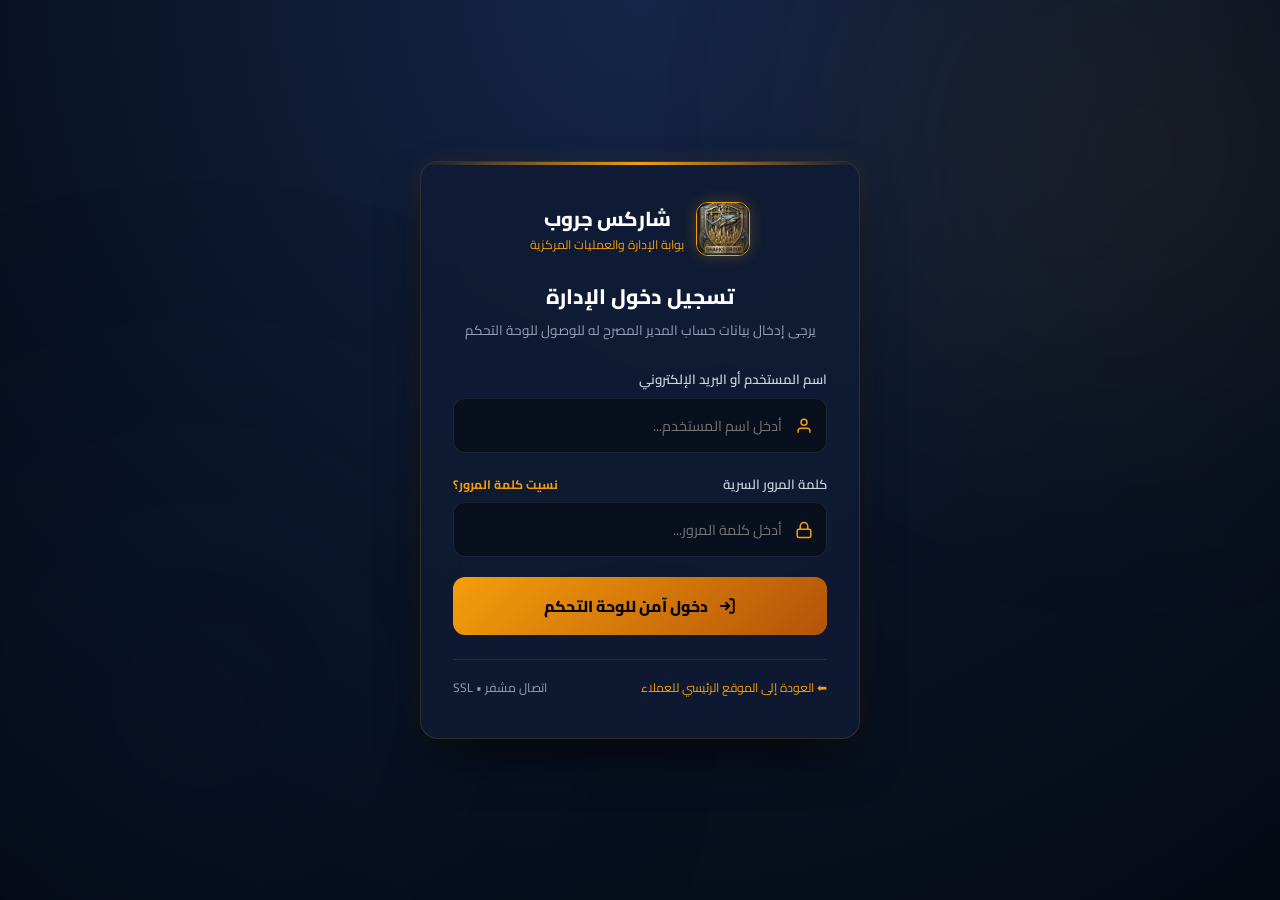
==== admin.html @ cb65ef05 "feat: complete portal & public website updates, careers management, session splash screen, and respo" ====
<!DOCTYPE html>
<html lang="ar" dir="rtl">
<head>
    <meta charset="UTF-8">
    <meta name="viewport" content="width=device-width, initial-scale=1.0">
    <title>بوابة الإدارة المركزية | شركة شاركس جروب</title>
    <link rel="icon" type="image/jpeg" href="assets/logo.jpg">
    <link rel="stylesheet" href="css/style.css?v=20260912_v2">
    <link rel="stylesheet" href="css/admin.css?v=20260912_v2">
</head>
<body>

    <!-- ===================================================================
         CINEMATIC 3-SECOND SPLASH SCREEN WITH 3D SWIMMING SHARK EMBLEM
         (REQUEST 6 - SYNCED WITH 1-HOUR CACHE RULE)
         =================================================================== -->
    <div id="sharksSplashScreen" class="sharks-splash-screen" aria-label="شاشة الترحيب">
        <!-- Ambient Ocean Deep Background Rays & Bubbles -->
        <div class="splash-ocean-ambient">
            <div class="splash-water-caustic"></div>
            <div class="splash-water-ray ray-1"></div>
            <div class="splash-water-ray ray-2"></div>
            <div class="splash-water-ray ray-3"></div>
            <div class="splash-bubbles">
                <span class="bubble b1"></span>
                <span class="bubble b2"></span>
                <span class="bubble b3"></span>
                <span class="bubble b4"></span>
                <span class="bubble b5"></span>
            </div>
        </div>

        <!-- Center Emblem Showcase with Layered Swimming Shark -->
        <div class="splash-center-content">
            <!-- Pulsing Water Ripple Rings Behind Shield -->
            <div class="splash-ripple-ring ring-1"></div>
            <div class="splash-ripple-ring ring-2"></div>

            <!-- The Architectural Shield Stage (Stable 3D Foundation) -->
            <div class="splash-emblem-stage">
                <!-- 1. Majestic Gold Architectural Shield Base Frame -->
                <img src="assets/sharks_shield_frame.jpg" alt="شاركس جروب درع الشعار" class="splash-shield-bg">

                <!-- 2. Ambient Deep Water Portal Core inside the Shield Center -->
                <div class="splash-portal-core">
                    <div class="portal-vortex-glow"></div>
                    <div class="portal-light-swirl"></div>
                </div>

                <!-- 3. The 3D Mechanical Cybernetic Shark Swimming INSIDE the Shield -->
                <div class="splash-shark-cruiser">
                    <div class="shark-body-animator">
                        <img src="assets/sharks_shark_cropped.png" alt="قرش شاركس جروب الميكانيكي" class="splash-shark-img">
                        <div class="shark-specular-sweep"></div>
                        <div class="shark-eye-glow"></div>
                        <div class="shark-core-glow"></div>
                        <div class="shark-trail-bubbles">
                            <span class="st-bubble b1"></span>
                            <span class="st-bubble b2"></span>
                            <span class="st-bubble b3"></span>
                        </div>
                    </div>
                </div>

                <!-- 4. Luxury Shield Glass / Gold Sheen Overlay -->
                <div class="splash-shield-sheen"></div>
            </div>

            <!-- Brand Slogan Typography -->
            <div class="splash-brand-group">
                <div class="splash-brand-subtitle">ريادة المقاولات العامة والتطوير العقاري</div>
                <div class="splash-brand-en">ENGINEERING EXCELLENCE & URBAN DEVELOPMENT • SINCE 2016</div>
            </div>

            <!-- Luxury Progress Loading Indicator -->
            <div class="splash-loader-wrap">
                <div class="splash-loader-bar">
                    <div class="splash-loader-fill" id="splashLoaderFill"></div>
                </div>
                <div class="splash-loader-status" id="splashStatusText">جاري تهيئة منظومة الإدارة المركزية...</div>
            </div>
        </div>

        <!-- Discreet Skip Button -->
        <button type="button" class="splash-skip-btn" onclick="dismissAdminSplashScreen()" title="تخطي شاشة البداية">
            <span>تخطي ⇥</span>
        </button>
    </div>

    <!-- Ambient Background Lighting -->
    <div class="adm-bg-glow adm-bg-glow-1"></div>
    <div class="adm-bg-glow adm-bg-glow-2"></div>

    <!-- ===============================================================
         1. LOGIN VIEW (SHIELD / AUTH GUARD)
         =============================================================== -->
    <div class="adm-login-wrapper" id="adminLoginWrapper">
        <div class="adm-login-card">
            <div class="adm-brand-badge">
                <div class="adm-brand-logo">
                    <img src="assets/logo.jpg" alt="شعار شاركس جروب">
                </div>
                <div class="adm-brand-title">
                    <h2>شاركس جروب</h2>
                    <span>بوابة الإدارة والعمليات المركزية</span>
                </div>
            </div>

            <div class="adm-login-heading">
                <h3>تسجيل دخول الإدارة</h3>
                <p>يرجى إدخال بيانات حساب المدير المصرح له للوصول للوحة التحكم</p>
            </div>

            <div class="adm-alert-error" id="loginErrorAlert"></div>

            <form id="adminLoginForm">
                <div class="adm-form-group">
                    <label for="loginEmail">اسم المستخدم أو البريد الإلكتروني</label>
                    <div class="adm-input-wrap">
                        <svg width="18" height="18" viewBox="0 0 24 24" fill="none" stroke="currentColor" stroke-width="2"><path d="M20 21v-2a4 4 0 0 0-4-4H8a4 4 0 0 0-4 4v2"></path><circle cx="12" cy="7" r="4"></circle></svg>
                        <input type="text" id="loginEmail" class="adm-input" placeholder="أدخل اسم المستخدم..." autocomplete="username" required>
                    </div>
                </div>

                <div class="adm-form-group">
                    <div style="display:flex; justify-content:space-between; align-items:center; margin-bottom:6px;">
                        <label for="loginPassword" style="margin:0;">كلمة المرور السرية</label>
                        <button type="button" class="adm-forgot-pass-btn" onclick="openForgotPasswordModal()">نسيت كلمة المرور؟</button>
                    </div>
                    <div class="adm-input-wrap">
                        <svg width="18" height="18" viewBox="0 0 24 24" fill="none" stroke="currentColor" stroke-width="2"><rect x="3" y="11" width="18" height="11" rx="2" ry="2"></rect><path d="M7 11V7a5 5 0 0 1 10 0v4"></path></svg>
                        <input type="password" id="loginPassword" class="adm-input" placeholder="أدخل كلمة المرور..." autocomplete="new-password" required>
                    </div>
                </div>

                <button type="submit" class="adm-btn-login">
                    <svg width="18" height="18" viewBox="0 0 24 24" fill="none" stroke="currentColor" stroke-width="2.5"><path d="M15 3h4a2 2 0 0 1 2 2v14a2 2 0 0 1-2 2h-4"></path><polyline points="10 17 15 12 10 7"></polyline><line x1="15" y1="12" x2="3" y2="12"></line></svg>
                    <span>دخول آمن للوحة التحكم</span>
                </button>
            </form>

            <div class="adm-login-footer">
                <a href="index.html">⬅ العودة إلى الموقع الرئيسي للعملاء</a>
                <span>اتصال مشفر &bull; SSL</span>
            </div>
        </div>
    </div>

    <!-- ===============================================================
         2. AUTHENTICATED ADMIN DASHBOARD
         =============================================================== -->
    <div class="adm-dashboard-wrapper" id="adminDashboardWrapper">
        <!-- Top Navbar -->
        <header class="adm-navbar">
            <div class="adm-nav-left">
                <a href="admin.html" class="adm-nav-brand">
                    <div class="adm-nav-logo">
                        <img src="assets/logo.jpg" alt="شاركس جروب">
                    </div>
                    <div class="adm-nav-titles">
                        <h1>شاركس جروب</h1>
                        <span>مركز القيادة والإدارة المركزية</span>
                    </div>
                </a>
            </div>

            <div class="adm-nav-right">
                <a href="index.html" target="_blank" style="color:var(--adm-text-muted); text-decoration:none; font-size:0.86rem; display:flex; align-items:center; gap:6px; background:rgba(255,255,255,0.05); padding:7px 14px; border-radius:var(--adm-radius); border:1px solid var(--adm-border-subtle);">
                    <span>عرض الموقع للعملاء</span>
                    <svg width="14" height="14" viewBox="0 0 24 24" fill="none" stroke="currentColor" stroke-width="2"><path d="M18 13v6a2 2 0 0 1-2 2H5a2 2 0 0 1-2-2V8a2 2 0 0 1 2-2h6"></path><polyline points="15 3 21 3 21 9"></polyline><line x1="10" y1="14" x2="21" y2="3"></line></svg>
                </a>

                <!-- Theme Toggle Button (Day / Night Mode - Request 2) -->
                <button type="button" class="adm-theme-toggle" id="adminThemeToggle" onclick="toggleAdminTheme()" title="تبديل الوضع النهاري / الليلي" aria-label="تبديل الوضع">
                    <svg class="adm-sun-icon" width="18" height="18" viewBox="0 0 24 24" fill="none" stroke="currentColor" stroke-width="2"><circle cx="12" cy="12" r="5"></circle><line x1="12" y1="1" x2="12" y2="3"></line><line x1="12" y1="21" x2="12" y2="23"></line><line x1="4.22" y1="4.22" x2="5.64" y2="5.64"></line><line x1="18.36" y1="18.36" x2="19.78" y2="19.78"></line><line x1="1" y1="12" x2="3" y2="12"></line><line x1="21" y1="12" x2="23" y2="12"></line><line x1="4.22" y1="19.78" x2="5.64" y2="18.36"></line><line x1="18.36" y1="5.64" x2="19.78" y2="4.22"></line></svg>
                    <svg class="adm-moon-icon" width="18" height="18" viewBox="0 0 24 24" fill="none" stroke="currentColor" stroke-width="2"><path d="M21 12.79A9 9 0 1 1 11.21 3 7 7 0 0 0 21 12.79z"></path></svg>
                </button>

                <!-- User Profile (Dynamic User & Clickable Avatar - Request 2) -->
                <div class="adm-user-profile">
                    <div class="adm-user-avatar clickable" id="adminUserAvatarBtn" onclick="triggerAvatarUpload()" title="اضغط لرفع أو تغيير صورتك الشخصية">
                        <div id="adminAvatarContainer" style="width:100%; height:100%; display:flex; align-items:center; justify-content:center;">
                            <img src="assets/eng_ahmed_khaled.jpg" alt="User Avatar" class="adm-avatar-img" id="adminAvatarImg">
                        </div>
                        <div class="adm-avatar-overlay" title="رفع صورة جديدة">
                            <svg width="12" height="12" viewBox="0 0 24 24" fill="none" stroke="currentColor" stroke-width="2.5"><path d="M23 19a2 2 0 0 1-2 2H3a2 2 0 0 1-2-2V8a2 2 0 0 1 2-2h4l2-3h6l2 3h4a2 2 0 0 1 2 2z"></path><circle cx="12" cy="13" r="4"></circle></svg>
                        </div>
                    </div>
                    <input type="file" id="adminAvatarFileInput" accept="image/*" style="display:none" onchange="handleAvatarFileSelect(event)">
                    <div class="adm-user-info">
                        <span class="adm-user-name" id="adminUserName">ENG. Ahmed Khaled</span>
                        <span class="adm-user-role" id="adminUserRole">المؤسس والمدير العام</span>
                    </div>
                </div>

                <button class="adm-btn-logout" id="adminLogoutBtn">
                    <svg width="16" height="16" viewBox="0 0 24 24" fill="none" stroke="currentColor" stroke-width="2"><path d="M9 21H5a2 2 0 0 1-2-2V5a2 2 0 0 1 2-2h4"></path><polyline points="16 17 21 12 16 7"></polyline><line x1="21" y1="12" x2="9" y2="12"></line></svg>
                    <span>تسجيل خروج</span>
                </button>
            </div>
        </header>

        <!-- Subnav Tabs (Request 1) -->
        <nav class="adm-subnav">
            <button class="adm-tab-btn active" data-tab="overview">
                <svg width="18" height="18" viewBox="0 0 24 24" fill="none" stroke="currentColor" stroke-width="2"><rect x="3" y="3" width="7" height="7" rx="1.5"></rect><rect x="14" y="3" width="7" height="7" rx="1.5"></rect><rect x="14" y="14" width="7" height="7" rx="1.5"></rect><rect x="3" y="14" width="7" height="7" rx="1.5"></rect></svg>
                <span>نظرة عامة</span>
            </button>

            <button class="adm-tab-btn" data-tab="dashboard">
                <svg width="18" height="18" viewBox="0 0 24 24" fill="none" stroke="currentColor" stroke-width="2"><line x1="18" y1="20" x2="18" y2="10"></line><line x1="12" y1="20" x2="12" y2="4"></line><line x1="6" y1="20" x2="6" y2="14"></line></svg>
                <span>لوحة التحكم</span>
            </button>

            <button class="adm-tab-btn" data-tab="suppliers">
                <svg width="18" height="18" viewBox="0 0 24 24" fill="none" stroke="currentColor" stroke-width="2"><rect x="1" y="3" width="15" height="13"></rect><polygon points="16 8 20 8 23 11 23 16 16 16 16 8"></polygon><circle cx="5.5" cy="18.5" r="2.5"></circle><circle cx="18.5" cy="18.5" r="2.5"></circle></svg>
                <span>إدارة الموردين</span>
                <span class="adm-tab-badge" id="badgeTabSuppliers">0</span>
            </button>

            <button class="adm-tab-btn" data-tab="projects">
                <svg width="18" height="18" viewBox="0 0 24 24" fill="none" stroke="currentColor" stroke-width="2"><rect x="2" y="7" width="20" height="14" rx="2" ry="2"></rect><path d="M16 21V5a2 2 0 0 0-2-2h-4a2 2 0 0 0-2 2v16"></path></svg>
                <span>المشاريع</span>
                <span class="adm-tab-badge" id="badgeTabProjects">0</span>
            </button>

            <button class="adm-tab-btn" data-tab="tasks">
                <svg width="18" height="18" viewBox="0 0 24 24" fill="none" stroke="currentColor" stroke-width="2"><polyline points="9 11 12 14 22 4"></polyline><path d="M21 12v7a2 2 0 0 1-2 2H5a2 2 0 0 1-2-2V5a2 2 0 0 1 2-2h11"></path></svg>
                <span>المهام</span>
                <span class="adm-tab-badge" id="badgeTabTasks">0</span>
            </button>

            <button class="adm-tab-btn" data-tab="employees">
                <svg width="18" height="18" viewBox="0 0 24 24" fill="none" stroke="currentColor" stroke-width="2"><path d="M17 21v-2a4 4 0 0 0-4-4H5a4 4 0 0 0-4 4v2"></path><circle cx="9" cy="7" r="4"></circle><path d="M23 21v-2a4 4 0 0 0-3-3.87"></path><path d="M16 3.13a4 4 0 0 1 0 7.75"></path></svg>
                <span>الموظفين</span>
                <span class="adm-tab-badge" id="badgeTabEmployees">0</span>
            </button>

            <button class="adm-tab-btn" data-tab="careers">
                <svg width="18" height="18" viewBox="0 0 24 24" fill="none" stroke="currentColor" stroke-width="2"><rect x="2" y="7" width="20" height="14" rx="2" ry="2"></rect><path d="M16 21V5a2 2 0 0 0-2-2h-4a2 2 0 0 0-2 2v16"></path></svg>
                <span>فرص العمل</span>
                <span class="adm-tab-badge" id="badgeTabCareers">0</span>
            </button>
        </nav>

        <!-- Main Content Area -->
        <main class="adm-content-container">

            <!-- -----------------------------------------------------------
                 PANEL 1: OVERVIEW (نظرة عامة ومؤشرات الأداء - REQUEST 1)
                 ----------------------------------------------------------- -->
            <div class="adm-view-panel active" id="panel-overview">
                <div class="adm-section-header">
                    <div class="adm-section-title">
                        <h2>نظرة عامة ومؤشرات الأداء</h2>
                        <p>ملخص شامل لعمليات ومشاريع وتوريدات شاركس جروب</p>
                    </div>
                </div>

                <!-- KPI Grid -->
                <div class="adm-kpi-grid">
                    <div class="adm-kpi-card" onclick="switchAdminTab('suppliers')" style="cursor:pointer;">
                        <div class="adm-kpi-icon gold">
                            <svg width="26" height="26" viewBox="0 0 24 24" fill="none" stroke="currentColor" stroke-width="2"><rect x="1" y="3" width="15" height="13"></rect><polygon points="16 8 20 8 23 11 23 16 16 16 16 8"></polygon><circle cx="5.5" cy="18.5" r="2.5"></circle><circle cx="18.5" cy="18.5" r="2.5"></circle></svg>
                        </div>
                        <div class="adm-kpi-info">
                            <h4>إجمالي الموردين المعتمدين</h4>
                            <div class="adm-kpi-value" id="statSuppliersTotal">0</div>
                            <span style="font-size:0.78rem; color:#34d399;">منهم <strong id="statSuppliersPublic">0</strong> ظاهر للعملاء</span>
                        </div>
                    </div>

                    <div class="adm-kpi-card" onclick="switchAdminTab('projects')" style="cursor:pointer;">
                        <div class="adm-kpi-icon blue">
                            <svg width="26" height="26" viewBox="0 0 24 24" fill="none" stroke="currentColor" stroke-width="2"><rect x="2" y="7" width="20" height="14" rx="2" ry="2"></rect><path d="M16 21V5a2 2 0 0 0-2-2h-4a2 2 0 0 0-2 2v16"></path></svg>
                        </div>
                        <div class="adm-kpi-info">
                            <h4>المشاريع الإنشائية</h4>
                            <div class="adm-kpi-value" id="statProjectsCount">0</div>
                            <span style="font-size:0.78rem; color:var(--adm-text-dim);">جاري التنفيذ والتطوير</span>
                        </div>
                    </div>

                    <div class="adm-kpi-card" onclick="switchAdminTab('tasks')" style="cursor:pointer;">
                        <div class="adm-kpi-icon purple">
                            <svg width="26" height="26" viewBox="0 0 24 24" fill="none" stroke="currentColor" stroke-width="2"><polyline points="9 11 12 14 22 4"></polyline><path d="M21 12v7a2 2 0 0 1-2 2H5a2 2 0 0 1-2-2V5a2 2 0 0 1 2-2h11"></path></svg>
                        </div>
                        <div class="adm-kpi-info">
                            <h4>المهام التنفيذية</h4>
                            <div class="adm-kpi-value" id="statTasksCount">0</div>
                            <span style="font-size:0.78rem; color:var(--adm-text-dim);">متابعة دقيقة لكل مرحلة</span>
                        </div>
                    </div>

                    <div class="adm-kpi-card" onclick="switchAdminTab('employees')" style="cursor:pointer;">
                        <div class="adm-kpi-icon green">
                            <svg width="26" height="26" viewBox="0 0 24 24" fill="none" stroke="currentColor" stroke-width="2"><path d="M17 21v-2a4 4 0 0 0-4-4H5a4 4 0 0 0-4 4v2"></path><circle cx="9" cy="7" r="4"></circle></svg>
                        </div>
                        <div class="adm-kpi-info">
                            <h4>فريق العمل والمهندسين</h4>
                            <div class="adm-kpi-value" id="statEmployeesCount">0</div>
                            <span style="font-size:0.78rem; color:var(--adm-text-dim);">كوادر هندسية وإدارية</span>
                        </div>
                    </div>
                </div>

                <!-- Recent Activities Box (Request 5) -->
                <div class="adm-table-card">
                    <div style="padding:16px 20px; border-bottom:1px solid var(--adm-border-subtle); display:flex; align-items:center; justify-content:space-between;">
                        <h3 style="font-size:1.1rem; font-weight:800; color:var(--adm-gold);">سجل أحدث العمليات والأنشطة الإدارية</h3>
                    </div>
                    <div id="adminRecentActivities"></div>
                </div>
            </div>

            <!-- -----------------------------------------------------------
                 PANEL 2: CLASSIC DASHBOARD (لوحة تحكم شاركس جروب - REQUEST 1)
                 ----------------------------------------------------------- -->
            <div class="adm-view-panel" id="panel-dashboard">
                <div class="dash-modern-banner" style="margin-bottom: 24px;">
                    <div class="dash-banner-info">
                        <span class="dash-banner-badge">بوابة العمليات الذكية</span>
                        <h1 class="dash-banner-title">لوحة تحكم شاركس جروب</h1>
                        <p class="dash-banner-subtitle">المتابعة اللحظية للمشروعات الهندسية، المهام، ومعدلات الأداء</p>
                    </div>
                    <div class="dash-banner-actions">
                        <button class="btn-dash-quick" onclick="switchAdminTab('suppliers')">
                            <svg width="15" height="15" viewBox="0 0 24 24" fill="none" stroke="currentColor" stroke-width="2"><rect x="1" y="3" width="15" height="13"></rect><polygon points="16 8 20 8 23 11 23 16 16 16 8"></polygon><circle cx="5.5" cy="18.5" r="2.5"></circle><circle cx="18.5" cy="18.5" r="2.5"></circle></svg>
                            <span>الموردين</span>
                        </button>
                        <button class="btn-dash-quick" onclick="switchAdminTab('projects')">
                            <svg width="15" height="15" viewBox="0 0 24 24" fill="none" stroke="currentColor" stroke-width="2"><rect x="2" y="7" width="20" height="14" rx="2" ry="2"></rect><path d="M16 21V5a2 2 0 0 0-2-2h-4a2 2 0 0 0-2 2v16"></path></svg>
                            <span>المشاريع</span>
                        </button>
                        <button class="btn-dash-quick" onclick="switchAdminTab('tasks')">
                            <svg width="15" height="15" viewBox="0 0 24 24" fill="none" stroke="currentColor" stroke-width="2"><polyline points="9 11 12 14 22 4"></polyline><path d="M21 12v7a2 2 0 0 1-2 2H5a2 2 0 0 1-2-2V5a2 2 0 0 1 2-2h11"></path></svg>
                            <span>المهام</span>
                        </button>
                        <button class="btn-dash-quick" onclick="switchAdminTab('employees')">
                            <svg width="15" height="15" viewBox="0 0 24 24" fill="none" stroke="currentColor" stroke-width="2"><path d="M17 21v-2a4 4 0 0 0-4-4H5a4 4 0 0 0-4 4v2"></path><circle cx="9" cy="7" r="4"></circle></svg>
                            <span>الموظفين</span>
                        </button>
                    </div>
                </div>

                <!-- Master Grid: Tall 3D Showcase Card + Metrics & Charts Grid -->
                <div class="dash-main-grid">
                    <!-- Column 1: Tall 3D Architectural Showcase Card -->
                    <div class="dash-feature-card">
                        <div class="feature-card-header">
                            <span class="feature-tag">التطوير الإنشائي الذكي</span>
                            <h2 class="feature-title">Smart Construction</h2>
                        </div>

                        <div class="feature-card-visual" id="adminSmartSliderVisual">
                            <div class="smart-slides-track" id="adminSmartSliderTrack">
                                <div class="smart-slide active" data-index="0">
                                    <img src="assets/project_nile_foundation.jpg" alt="صب الأساسات الخرسانية الكبرى" class="feature-building-img">
                                </div>
                                <div class="smart-slide" data-index="1">
                                    <img src="assets/project_infrastructure_pipes.jpg" alt="شبكات ومحطات البنية التحتية والمياه" class="feature-building-img">
                                </div>
                                <div class="smart-slide" data-index="2">
                                    <img src="assets/project_engineers_site.jpg" alt="الإشراف الهندسي وإدارة المشروعات" class="feature-building-img">
                                </div>
                                <div class="smart-slide" data-index="3">
                                    <img src="assets/project_road_earthwork.jpg" alt="أعمال تمهيد ورصف شبكات الطرق" class="feature-building-img">
                                </div>
                                <div class="smart-slide" data-index="4">
                                    <img src="assets/project_excavator_breaker.jpg" alt="أعمال الحفر والردم والتجهيزات الإنشائية" class="feature-building-img">
                                </div>
                            </div>
                            <div class="feature-live-pill">
                                <span class="pulse-dot"></span>
                                <span>المشاريع الميدانية</span>
                            </div>
                            <div class="smart-slider-dots" id="adminSmartSliderDots">
                                <span class="smart-slider-dot active" onclick="switchAdminSmartSlide(0)"></span>
                                <span class="smart-slider-dot" onclick="switchAdminSmartSlide(1)"></span>
                                <span class="smart-slider-dot" onclick="switchAdminSmartSlide(2)"></span>
                                <span class="smart-slider-dot" onclick="switchAdminSmartSlide(3)"></span>
                                <span class="smart-slider-dot" onclick="switchAdminSmartSlide(4)"></span>
                            </div>
                        </div>

                        <!-- Frosted Bottom Bar -->
                        <div class="feature-frosted-bar">
                            <div class="frosted-bar-top">
                                <span class="frosted-label">حالة الإنجاز الإنشائي</span>
                                <span class="frosted-val" id="adminDashConstructionStatus">92% مكتمل</span>
                            </div>
                            <div class="frosted-progress-line">
                                <div class="frosted-progress-fill" id="adminDashConstructionFill" style="width: 92%;"></div>
                            </div>
                            <div class="frosted-meta-row">
                                <span id="adminDashActiveSiteProject">صب الأساسات الخرسانية الكبرى</span>
                                <button class="btn-feature-link" onclick="switchAdminTab('projects')">استعراض المشاريع ⬅</button>
                            </div>
                        </div>
                    </div>

                    <!-- Column 2: Dashboard Metrics & Charts Grid -->
                    <div class="dash-content-grid">
                        <!-- Top Row: 2 Arc Metric Cards -->
                        <div class="dash-metrics-duo">
                            <!-- Metric 1: إنجاز المهام -->
                            <div class="arc-metric-card" onclick="switchAdminTab('tasks')">
                                <div class="arc-card-top">
                                    <div class="arc-card-title-wrap">
                                        <span class="arc-card-title">إنجاز المهام</span>
                                        <div class="arc-trend-badge green">
                                            <span>+5.1%</span>
                                            <svg width="12" height="12" viewBox="0 0 24 24" fill="none" stroke="currentColor" stroke-width="2.5"><polyline points="18 15 12 9 6 15"></polyline></svg>
                                        </div>
                                    </div>
                                    <button class="arc-link-icon" title="عرض المهام">
                                        <svg width="16" height="16" viewBox="0 0 24 24" fill="none" stroke="currentColor" stroke-width="2.5"><line x1="7" y1="17" x2="17" y2="7"></line><polyline points="7 7 17 7 17 17"></polyline></svg>
                                    </button>
                                </div>
                                <div class="arc-card-body">
                                    <div class="arc-number-wrap">
                                        <div class="arc-big-number" id="adminDashTaskExecPercent">82%</div>
                                        <div class="arc-sub-label"><span id="adminDashCompletedTasksCount">0</span> من <span id="adminDashTasksCount">0</span> مهام مكتملة</div>
                                    </div>
                                    <div class="arc-gauge-wrap">
                                        <svg class="arc-gauge-svg" viewBox="0 0 100 100">
                                            <circle class="gauge-bg" cx="50" cy="50" r="40"></circle>
                                            <circle class="gauge-fill-cyan" id="adminDashGaugeTasks" cx="50" cy="50" r="40" stroke-dasharray="251.2" stroke-dashoffset="50"></circle>
                                        </svg>
                                    </div>
                                </div>
                            </div>

                            <!-- Metric 2: كفاءة المشروعات -->
                            <div class="arc-metric-card" onclick="switchAdminTab('projects')">
                                <div class="arc-card-top">
                                    <div class="arc-card-title-wrap">
                                        <span class="arc-card-title">المشاريع النشطة</span>
                                        <div class="arc-trend-badge gold">
                                            <span>94% ممتازة</span>
                                            <svg width="12" height="12" viewBox="0 0 24 24" fill="none" stroke="currentColor" stroke-width="2.5"><polyline points="18 15 12 9 6 15"></polyline></svg>
                                        </div>
                                    </div>
                                    <button class="arc-link-icon" title="عرض المشاريع">
                                        <svg width="16" height="16" viewBox="0 0 24 24" fill="none" stroke="currentColor" stroke-width="2.5"><line x1="7" y1="17" x2="17" y2="7"></line><polyline points="7 7 17 7 17 17"></polyline></svg>
                                    </button>
                                </div>
                                <div class="arc-card-body">
                                    <div class="arc-number-wrap">
                                        <div class="arc-big-number"><span id="adminDashProjectsCount">0</span> مشاريع</div>
                                        <div class="arc-sub-label">جاهزية هندسية عالية</div>
                                    </div>
                                    <div class="arc-gauge-wrap">
                                        <svg class="arc-gauge-svg" viewBox="0 0 100 100">
                                            <circle class="gauge-bg" cx="50" cy="50" r="40"></circle>
                                            <circle class="gauge-fill-gold" id="adminDashGaugeProjects" cx="50" cy="50" r="40" stroke-dasharray="251.2" stroke-dashoffset="65"></circle>
                                        </svg>
                                    </div>
                                </div>
                            </div>
                        </div>

                        <!-- Middle Card: توزيع الأعمال والمشاريع -->
                        <div class="dash-spaces-card">
                            <div class="spaces-card-header">
                                <div class="spaces-title-wrap">
                                    <span class="spaces-title">توزيع الأعمال والمشاريع</span>
                                    <div class="spaces-legend">
                                        <span class="legend-item"><span class="legend-dot blue"></span>المشاريع قيد التنفيذ</span>
                                        <span class="legend-item"><span class="legend-dot purple"></span>قيد المراجعة</span>
                                        <span class="legend-item"><span class="legend-dot gold"></span>المشاريع المكتملة</span>
                                    </div>
                                </div>
                                <button class="arc-link-icon" onclick="switchAdminTab('projects')" title="عرض المشاريع">
                                    <svg width="16" height="16" viewBox="0 0 24 24" fill="none" stroke="currentColor" stroke-width="2.5"><line x1="7" y1="17" x2="17" y2="7"></line><polyline points="7 7 17 7 17 17"></polyline></svg>
                                </button>
                            </div>

                            <div class="spaces-bars-wrap">
                                <div class="spaces-ruler">
                                    <span></span><span></span><span></span><span></span><span></span><span></span>
                                </div>

                                <div class="spaces-bars-container">
                                    <!-- Bar 1 (Active Projects) -->
                                    <div class="spaces-bar-col">
                                        <div class="spaces-bar-val" id="adminDashInProgressVal">63%</div>
                                        <div class="spaces-bar-pillar blue" id="adminDashInProgressPillar" style="height: 120px;">
                                            <span class="pillar-tag" id="adminDashInProgressTag">+5.1%</span>
                                        </div>
                                        <div class="spaces-bar-label">قيد التنفيذ</div>
                                    </div>

                                    <!-- Bar 2 (Under Review Projects - Request 4) -->
                                    <div class="spaces-bar-col">
                                        <div class="spaces-bar-val" id="adminDashReviewVal">0%</div>
                                        <div class="spaces-bar-pillar purple" id="adminDashReviewPillar" style="height: 60px;">
                                            <span class="pillar-tag" id="adminDashReviewTag">0%</span>
                                        </div>
                                        <div class="spaces-bar-label">قيد المراجعة</div>
                                    </div>

                                    <!-- Bar 3 (Completed Projects) -->
                                    <div class="spaces-bar-col">
                                        <div class="spaces-bar-val" id="adminDashCompletedVal">37%</div>
                                        <div class="spaces-bar-pillar gold" id="adminDashCompletedPillar" style="height: 80px;">
                                            <span class="pillar-tag" id="adminDashCompletedTag">+5.1%</span>
                                        </div>
                                        <div class="spaces-bar-label">مكتملة ومستلمة</div>
                                    </div>
                                </div>

                                <div class="spaces-side-stats">
                                    <div class="side-stat-item">
                                        <svg width="18" height="18" viewBox="0 0 24 24" fill="none" stroke="currentColor" stroke-width="2"><path d="M3 9l9-7 9 7v11a2 2 0 0 1-2 2H5a2 2 0 0 1-2-2z"></path></svg>
                                        <div>
                                            <span class="side-stat-title">إجمالي المواقع:</span>
                                            <strong id="adminDashTotalSites">111 فدان</strong>
                                        </div>
                                    </div>
                                    <div class="side-stat-item">
                                        <svg width="18" height="18" viewBox="0 0 24 24" fill="none" stroke="currentColor" stroke-width="2"><path d="M17 21v-2a4 4 0 0 0-4-4H5a4 4 0 0 0-4 4v2"></path><circle cx="9" cy="7" r="4"></circle></svg>
                                        <div>
                                            <span class="side-stat-title">إجمالي الكوادر:</span>
                                            <strong id="adminDashEmployeesCount">3 موظفين</strong>
                                        </div>
                                    </div>
                                </div>
                            </div>
                        </div>

                        <!-- Bottom Split: Daily Workforce Output & Weekly Progress Tasks -->
                        <div class="dash-bottom-duo">
                            <!-- Workforce Activity -->
                            <div class="workforce-panel">
                                <div class="panel-inner-header">
                                    <div>
                                        <span class="panel-inner-title">نشاط فريق العمل والعمليات</span>
                                        <div class="panel-inner-sub">معدل الإنتاجية اليومية (CPI) <strong style="color:var(--gold-primary);">1.08</strong></div>
                                    </div>
                                </div>

                                <div class="equalizer-strip" id="adminDashEqualizerStrip">
                                    <!-- Dynamically rendered per project count & pillar color (Request 1) -->
                                </div>

                                <ul class="activity-list" id="adminDashActivityList"></ul>
                            </div>

                            <!-- Tasks Velocity & Recent Tasks List (Request 5: Button Removed) -->
                            <div class="velocity-panel">
                                <div class="panel-inner-header">
                                    <div>
                                        <span class="panel-inner-title">آخر المهام التشغيلية</span>
                                        <div class="panel-inner-sub">المتابعة الميدانية المباشرة لفريق العمل</div>
                                    </div>
                                    <button class="btn-dash-quick" onclick="switchAdminTab('tasks')" style="padding:5px 12px; font-size:0.8rem;">
                                        <span>عرض كافة المهام ⬅</span>
                                    </button>
                                </div>

                                <div id="adminDashLatestTasksContainer"></div>

                                <div class="dash-latest-proj-box" style="margin-top: 14px;">
                                    <div style="font-size: 0.8rem; color: var(--text-muted); margin-bottom: 6px;">أحدث مشروع تم إطلاقه:</div>
                                    <div id="adminDashLatestProjectContainer"></div>
                                </div>
                            </div>
                        </div>
                    </div>
                </div>
            </div>

            <!-- -----------------------------------------------------------
                 PANEL 3: SUPPLIERS MANAGEMENT (الموردين)
                 ----------------------------------------------------------- -->
            <div class="adm-view-panel" id="panel-suppliers">
                <div class="adm-section-header">
                    <div class="adm-section-title">
                        <h2>
                            <svg width="24" height="24" viewBox="0 0 24 24" fill="none" stroke="var(--adm-gold)" stroke-width="2"><rect x="1" y="3" width="15" height="13"></rect><polygon points="16 8 20 8 23 11 23 16 16 16 16 8"></polygon><circle cx="5.5" cy="18.5" r="2.5"></circle><circle cx="18.5" cy="18.5" r="2.5"></circle></svg>
                            <span>إدارة الموردين وشركاء التوريد</span>
                        </h2>
                        <p>تحكم كامل في الموردين المعتمدين، وبيانات الاتصال، وتحديد ما يظهر للعملاء في الموقع العام</p>
                    </div>

                    <button class="adm-btn-add" onclick="openAddSupplierModal()">
                        <svg width="18" height="18" viewBox="0 0 24 24" fill="none" stroke="currentColor" stroke-width="2.5"><line x1="12" y1="5" x2="12" y2="19"></line><line x1="5" y1="12" x2="19" y2="12"></line></svg>
                        <span>إضافة مورد جديد</span>
                    </button>
                </div>

                <div class="adm-table-card">
                    <div class="adm-table-toolbar">
                        <div class="adm-search-box">
                            <svg width="16" height="16" viewBox="0 0 24 24" fill="none" stroke="currentColor" stroke-width="2"><circle cx="11" cy="11" r="8"></circle><line x1="21" y1="21" x2="16.65" y2="16.65"></line></svg>
                            <input type="text" id="searchSuppliersInput" class="adm-search-input" placeholder="بحث بالاسم أو التخصص...">
                        </div>
                        <div style="font-size:0.86rem; color:var(--adm-text-dim);">
                            💡 نصيحة: يمكنك إخفاء أي مورد من الموقع العام بضغطة زر دون حذفه.
                        </div>
                    </div>

                    <div class="adm-table-responsive">
                        <table class="adm-table">
                            <thead>
                                <tr>
                                    <th>المورد والشركة</th>
                                    <th>مجال التوريد</th>
                                    <th>مسؤول التواصل والهاتف</th>
                                    <th>تاريخ الاعتماد</th>
                                    <th>حالة الظهور للجمهور</th>
                                    <th>الإجراءات</th>
                                </tr>
                            </thead>
                            <tbody id="suppliersTableBody"></tbody>
                        </table>
                    </div>
                </div>
            </div>

            <!-- -----------------------------------------------------------
                 PANEL 3: PROJECTS MANAGEMENT (المشاريع)
                 ----------------------------------------------------------- -->
            <div class="adm-view-panel" id="panel-projects">
                <div class="adm-section-header">
                    <div class="adm-section-title">
                        <h2>
                            <svg width="24" height="24" viewBox="0 0 24 24" fill="none" stroke="var(--adm-gold)" stroke-width="2"><rect x="2" y="7" width="20" height="14" rx="2" ry="2"></rect><path d="M16 21V5a2 2 0 0 0-2-2h-4a2 2 0 0 0-2 2v16"></path></svg>
                            <span>إدارة المشاريع الإنشائية</span>
                        </h2>
                        <p>تحديث نسب الإنجاز، إضافة مشاريع جديدة، والتحكم في المشاريع المعروضة للعملاء</p>
                    </div>

                    <button class="adm-btn-add" onclick="openAddProjectModal()">
                        <svg width="18" height="18" viewBox="0 0 24 24" fill="none" stroke="currentColor" stroke-width="2.5"><line x1="12" y1="5" x2="12" y2="19"></line><line x1="5" y1="12" x2="19" y2="12"></line></svg>
                        <span>إضافة مشروع</span>
                    </button>
                </div>

                <div class="adm-table-card">
                    <div class="adm-table-toolbar">
                        <div class="adm-search-box">
                            <svg width="16" height="16" viewBox="0 0 24 24" fill="none" stroke="currentColor" stroke-width="2"><circle cx="11" cy="11" r="8"></circle><line x1="21" y1="21" x2="16.65" y2="16.65"></line></svg>
                            <input type="text" id="searchProjectsInput" class="adm-search-input" placeholder="بحث في المشاريع...">
                        </div>
                    </div>

                    <div class="adm-table-responsive">
                        <table class="adm-table">
                            <thead>
                                <tr>
                                    <th>اسم المشروع والموقع</th>
                                    <th>الحالة</th>
                                    <th>نسبة الإنجاز</th>
                                    <th>المساحة</th>
                                    <th>العرض للعملاء</th>
                                    <th>الإجراءات</th>
                                </tr>
                            </thead>
                            <tbody id="projectsTableBody"></tbody>
                        </table>
                    </div>
                </div>
            </div>

            <!-- -----------------------------------------------------------
                 PANEL 4: TASKS MANAGEMENT (المهام)
                 ----------------------------------------------------------- -->
            <div class="adm-view-panel" id="panel-tasks">
                <div class="adm-section-header">
                    <div class="adm-section-title">
                        <h2>
                            <svg width="24" height="24" viewBox="0 0 24 24" fill="none" stroke="var(--adm-gold)" stroke-width="2"><polyline points="9 11 12 14 22 4"></polyline><path d="M21 12v7a2 2 0 0 1-2 2H5a2 2 0 0 1-2-2V5a2 2 0 0 1 2-2h11"></path></svg>
                            <span>متابعة المهام التنفيذية</span>
                        </h2>
                        <p>جدولة ومتابعة مهام المهندسين وفرق العمل في المواقع الإنشائية</p>
                    </div>

                    <button class="adm-btn-add" onclick="openAddTaskModal()">
                        <svg width="18" height="18" viewBox="0 0 24 24" fill="none" stroke="currentColor" stroke-width="2.5"><line x1="12" y1="5" x2="12" y2="19"></line><line x1="5" y1="12" x2="19" y2="12"></line></svg>
                        <span>مهمة جديدة</span>
                    </button>
                </div>

                <div class="adm-table-card">
                    <div class="adm-table-toolbar">
                        <div class="adm-search-box">
                            <svg width="16" height="16" viewBox="0 0 24 24" fill="none" stroke="currentColor" stroke-width="2"><circle cx="11" cy="11" r="8"></circle><line x1="21" y1="21" x2="16.65" y2="16.65"></line></svg>
                            <input type="text" id="searchTasksInput" class="adm-search-input" placeholder="بحث في المهام...">
                        </div>
                    </div>

                    <div class="adm-table-responsive">
                        <table class="adm-table">
                            <thead>
                                <tr>
                                    <th>عنوان المهمة</th>
                                    <th>المشروع المرتبط</th>
                                    <th>المسؤول</th>
                                    <th>الأولوية</th>
                                    <th>الحالة</th>
                                    <th>الإجراءات</th>
                                </tr>
                            </thead>
                            <tbody id="tasksTableBody"></tbody>
                        </table>
                    </div>
                </div>
            </div>

            <!-- -----------------------------------------------------------
                 PANEL 5: EMPLOYEES MANAGEMENT (الموظفين)
                 ----------------------------------------------------------- -->
            <div class="adm-view-panel" id="panel-employees">
                <div class="adm-section-header">
                    <div class="adm-section-title">
                        <h2>
                            <svg width="24" height="24" viewBox="0 0 24 24" fill="none" stroke="var(--adm-gold)" stroke-width="2"><path d="M17 21v-2a4 4 0 0 0-4-4H5a4 4 0 0 0-4 4v2"></path><circle cx="9" cy="7" r="4"></circle></svg>
                            <span>سجل الموظفين وفريق العمل</span>
                        </h2>
                        <p>إدارة بيانات المهندسين، الكوادر الإدارية، وأقسام الشركة</p>
                    </div>

                    <button class="adm-btn-add" onclick="openAddEmployeeModal()">
                        <svg width="18" height="18" viewBox="0 0 24 24" fill="none" stroke="currentColor" stroke-width="2.5"><line x1="12" y1="5" x2="12" y2="19"></line><line x1="5" y1="12" x2="19" y2="12"></line></svg>
                        <span>إضافة موظف</span>
                    </button>
                </div>

                <div class="adm-table-card">
                    <div class="adm-table-toolbar">
                        <div class="adm-search-box">
                            <svg width="16" height="16" viewBox="0 0 24 24" fill="none" stroke="currentColor" stroke-width="2"><circle cx="11" cy="11" r="8"></circle><line x1="21" y1="21" x2="16.65" y2="16.65"></line></svg>
                            <input type="text" id="searchEmployeesInput" class="adm-search-input" placeholder="بحث في الموظفين...">
                        </div>
                    </div>

                    <div class="adm-table-responsive">
                        <table class="adm-table">
                            <thead>
                                <tr>
                                    <th>الاسم والبريد</th>
                                    <th>المسمى الوظيفي</th>
                                    <th>القسم</th>
                                    <th>رقم الهاتف</th>
                                    <th>تاريخ الانضمام</th>
                                    <th>الإجراءات</th>
                                </tr>
                            </thead>
                            <tbody id="employeesTableBody"></tbody>
                        </table>
                    </div>
                </div>
            </div>

            <!-- -----------------------------------------------------------
                 PANEL 7: CAREERS MANAGEMENT (فرص العمل والأقسام الوظيفية - REQUEST 7)
                 ----------------------------------------------------------- -->
            <div class="adm-view-panel" id="panel-careers">
                <div class="adm-section-header">
                    <div class="adm-section-title">
                        <h2>إدارة فرص العمل والأقسام الوظيفية</h2>
                        <p>التحكم في التخصصات والأقسام المعروضة في موقع الزوار وتحديث الشواغر وحالة الظهور</p>
                    </div>
                    <button class="adm-btn-primary" onclick="openAddCareerModal()">
                        <svg width="18" height="18" viewBox="0 0 24 24" fill="none" stroke="currentColor" stroke-width="2.5"><line x1="12" y1="5" x2="12" y2="19"></line><line x1="5" y1="12" x2="19" y2="12"></line></svg>
                        <span>إضافة قسم وظيفي جديد</span>
                    </button>
                </div>

                <div class="adm-table-card" id="careersTableCard">
                    <div class="adm-table-filters" style="display:flex; justify-content:space-between; align-items:center; flex-wrap:wrap; gap:12px;">
                        <div class="adm-search-input-wrap compact-search">
                            <svg width="15" height="15" viewBox="0 0 24 24" fill="none" stroke="currentColor" stroke-width="2"><circle cx="11" cy="11" r="8"></circle><line x1="21" y1="21" x2="16.65" y2="16.65"></line></svg>
                            <input type="text" id="careersSearchFilter" class="adm-search-input compact" placeholder="بحث سريع في الأقسام والوظائف..." oninput="renderCareersTable(this.value)">
                        </div>
                        <button type="button" class="adm-btn-secondary" onclick="openManageCareerCategoriesModal()" style="padding:6px 14px; font-size:0.82rem;">
                            <svg width="14" height="14" viewBox="0 0 24 24" fill="none" stroke="currentColor" stroke-width="2"><path d="M12 20h9"></path><path d="M16.5 3.5a2.121 2.121 0 0 1 3 3L7 19l-4 1 1-4L16.5 3.5z"></path></svg>
                            <span>إدارة وحذف القطاعات المؤسسية</span>
                        </button>
                    </div>

                    <div class="adm-table-responsive careers-table-scroll" id="careersTableResponsive">
                        <table class="adm-table">
                            <thead>
                                <tr>
                                    <th>اسم القسم والتخصص</th>
                                    <th>القطاع المؤسسي</th>
                                    <th>الشواغر</th>
                                    <th>الكلمات الدلالية</th>
                                    <th>حالة العرض بالموقع</th>
                                    <th>الإجراءات</th>
                                </tr>
                            </thead>
                            <tbody id="careersTableBody"></tbody>
                        </table>
                    </div>
                </div>
            </div>

        </main>
    </div>

    <!-- ===============================================================
         MODALS (SUPPLIER / PROJECT / TASK / EMPLOYEE)
         =============================================================== -->

    <!-- Modal 1: Supplier -->
    <div class="adm-modal-overlay" id="modalSupplier">
        <div class="adm-modal">
            <div class="adm-modal-header">
                <h3 id="modalSupplierTitle">إضافة مورد جديد</h3>
                <button class="adm-modal-close" onclick="closeModal('modalSupplier')">&times;</button>
            </div>
            <form id="formSupplier">
                <div class="adm-modal-body">
                    <div class="adm-form-field">
                        <label for="supplierName">اسم المورد / الشركة *</label>
                        <input type="text" id="supplierName" placeholder="مثال: حديد عز أو أسمنت السويس" required>
                    </div>

                    <div class="adm-form-row">
                        <div class="adm-form-field">
                            <label for="supplierCategory">مجال التوريد والتخصص *</label>
                            <select id="supplierCategory" required>
                                <option value="حديد وتسليح">حديد وتسليح</option>
                                <option value="أسمنت وخرسانة">أسمنت وخرسانة</option>
                                <option value="عوازل ومواد كيميائية">عوازل ومواد كيميائية</option>
                                <option value="دهانات وتشطيبات">دهانات وتشطيبات</option>
                                <option value="كابلات وكهروميكانيك">كابلات وكهروميكانيك</option>
                                <option value="معدات ثقيلة وحفر">معدات ثقيلة وحفر</option>
                                <option value="توريدات معمارية عامة">توريدات معمارية عامة</option>
                            </select>
                        </div>

                        <div class="adm-form-field">
                            <label for="supplierLogo">رابط صورة الشعار (أو مسار الصورة)</label>
                            <input type="text" id="supplierLogo" placeholder="assets/logo.jpg">
                        </div>
                    </div>

                    <div class="adm-form-row">
                        <div class="adm-form-field">
                            <label for="supplierContact">مسؤول المبيعات / التوريد</label>
                            <input type="text" id="supplierContact" placeholder="مثال: م. أحمد عبد العزيز">
                        </div>

                        <div class="adm-form-field">
                            <label for="supplierPhone">رقم هاتف التواصل</label>
                            <input type="text" id="supplierPhone" placeholder="01000000000">
                        </div>
                    </div>

                    <div class="adm-form-row">
                        <div class="adm-form-field">
                            <label for="supplierEmail">البريد الإلكتروني للطلبات</label>
                            <input type="email" id="supplierEmail" placeholder="orders@company.com">
                        </div>

                        <div class="adm-form-field">
                            <label for="supplierWebsite">الموقع الإلكتروني للمورد</label>
                            <input type="url" id="supplierWebsite" placeholder="https://www.example.com">
                        </div>
                    </div>

                    <div class="adm-form-field">
                        <label for="supplierDesc">نبذة عن المورد وجودة المنتجات</label>
                        <textarea id="supplierDesc" placeholder="نبذة توضيحية عن طبيعة المواد الموردة وجودتها ومطابقتها للمواصفات..."></textarea>
                    </div>

                    <div class="adm-form-field">
                        <label class="adm-checkbox-label">
                            <input type="checkbox" id="supplierVisible" checked>
                            <span>إظهار هذا المورد في تابة "الموردين" في الموقع العام للعملاء</span>
                        </label>
                    </div>
                </div>

                <div class="adm-modal-footer">
                    <button type="button" class="adm-btn-secondary" onclick="closeModal('modalSupplier')">إلغاء</button>
                    <button type="submit" class="adm-btn-primary">حفظ المورد في السحابة</button>
                </div>
            </form>
        </div>
    </div>

    <!-- Modal 2: Project -->
    <div class="adm-modal-overlay" id="modalProject">
        <div class="adm-modal">
            <div class="adm-modal-header">
                <h3 id="modalProjectTitle">إضافة مشروع جديد</h3>
                <button class="adm-modal-close" onclick="closeModal('modalProject')">&times;</button>
            </div>
            <form id="formProject">
                <div class="adm-modal-body">
                    <div class="adm-form-field">
                        <label for="projectTitle">اسم المشروع الإنشائي *</label>
                        <input type="text" id="projectTitle" placeholder="مثال: كمبوند شاركس ريزيدنس" required>
                    </div>

                    <div class="adm-form-row">
                        <div class="adm-form-field">
                            <label for="projectLocation">الموقع الجغرافي</label>
                            <input type="text" id="projectLocation" placeholder="التجمع الخامس، القاهرة">
                        </div>

                        <div class="adm-form-field">
                            <label for="projectStatus">حالة المشروع</label>
                            <select id="projectStatus">
                                <option value="قيد التنفيذ">قيد التنفيذ</option>
                                <option value="قيد المراجعة">قيد المراجعة</option>
                                <option value="مكتمل ومستلم">مكتمل ومستلم</option>
                            </select>
                        </div>
                    </div>

                    <div class="adm-form-row">
                        <div class="adm-form-field">
                            <label for="projectProgress">نسبة الإنجاز الفعلية (%)</label>
                            <input type="number" id="projectProgress" min="0" max="100" value="65">
                        </div>

                        <div class="adm-form-field">
                            <label for="projectFeddan">المساحة الإجمالية (فدان)</label>
                            <input type="number" id="projectFeddan" value="50">
                        </div>
                    </div>

                    <div class="adm-form-field">
                        <label for="projectImage">رابط صورة المشروع</label>
                        <input type="text" id="projectImage" placeholder="assets/project_nile_foundation.jpg">
                    </div>

                    <div class="adm-form-field">
                        <label for="projectDesc">وصف المشروع ومواصفاته</label>
                        <textarea id="projectDesc" placeholder="تفاصيل المشروع والخدمات والمعايير الهندسية المنفذة..."></textarea>
                    </div>

                    <div class="adm-form-field">
                        <label class="adm-checkbox-label">
                            <input type="checkbox" id="projectVisible" checked>
                            <span>عرض المشروع في معرض سابقة الأعمال للجمهور</span>
                        </label>
                    </div>
                </div>

                <div class="adm-modal-footer">
                    <button type="button" class="adm-btn-secondary" onclick="closeModal('modalProject')">إلغاء</button>
                    <button type="submit" class="adm-btn-primary">حفظ المشروع</button>
                </div>
            </form>
        </div>
    </div>

    <!-- Modal 3: Task -->
    <div class="adm-modal-overlay" id="modalTask">
        <div class="adm-modal">
            <div class="adm-modal-header">
                <h3 id="modalTaskTitle">إضافة مهمة جديدة</h3>
                <button class="adm-modal-close" onclick="closeModal('modalTask')">&times;</button>
            </div>
            <form id="formTask">
                <div class="adm-modal-body">
                    <div class="adm-form-field">
                        <label for="taskTitle">عنوان المهمة *</label>
                        <input type="text" id="taskTitle" placeholder="مثال: صب خرسانة القواعد المسلحة" required>
                    </div>

                    <div class="adm-form-row">
                        <div class="adm-form-field">
                            <label for="taskProject">المشروع المرتبط</label>
                            <input type="text" id="taskProject" placeholder="كمبوند شاركس ريزيدنس">
                        </div>

                        <div class="adm-form-field">
                            <label for="taskAssignedTo">المسؤول عن التنفيذ</label>
                            <select id="taskAssignedTo" class="adm-input">
                                <option value="فريق العمل العام">فريق العمل العام</option>
                            </select>
                        </div>
                    </div>

                    <div class="adm-form-row">
                        <div class="adm-form-field">
                            <label for="taskPriority">الأولوية</label>
                            <select id="taskPriority">
                                <option value="عالية">عالية</option>
                                <option value="متوسطة">متوسطة</option>
                                <option value="عادية">عادية</option>
                            </select>
                        </div>

                        <div class="adm-form-field">
                            <label for="taskStatus">الحالة</label>
                            <select id="taskStatus">
                                <option value="قيد التنفيذ">قيد التنفيذ</option>
                                <option value="مكتمل">مكتمل</option>
                                <option value="قيد الانتظار">قيد الانتظار</option>
                            </select>
                        </div>
                    </div>

                    <div class="adm-form-field">
                        <label for="taskDueDate">تاريخ التسليم المستهدف</label>
                        <input type="text" id="taskDueDate" placeholder="25 أبريل 2026">
                    </div>
                </div>

                <div class="adm-modal-footer">
                    <button type="button" class="adm-btn-secondary" onclick="closeModal('modalTask')">إلغاء</button>
                    <button type="submit" class="adm-btn-primary">حفظ المهمة</button>
                </div>
            </form>
        </div>
    </div>

    <!-- Modal 4: Employee -->
    <div class="adm-modal-overlay" id="modalEmployee">
        <div class="adm-modal">
            <div class="adm-modal-header">
                <h3 id="modalEmployeeTitle">إضافة موظف جديد</h3>
                <button class="adm-modal-close" onclick="closeModal('modalEmployee')">&times;</button>
            </div>
            <form id="formEmployee">
                <div class="adm-modal-body">
                    <div class="adm-form-field">
                        <label for="empName">اسم الموظف / المهندس *</label>
                        <input type="text" id="empName" placeholder="الاسم ثلاثي" required>
                    </div>

                    <div class="adm-form-row">
                        <div class="adm-form-field">
                            <label for="empRole">المسمى الوظيفي</label>
                            <input type="text" id="empRole" placeholder="مدير مشروع / مهندس موقع">
                        </div>

                        <div class="adm-form-field">
                            <label for="empDepartment">القسم</label>
                            <input type="text" id="empDepartment" placeholder="الهندسة المدنية / الإدارة">
                        </div>
                    </div>

                    <div class="adm-form-row">
                        <div class="adm-form-field">
                            <label for="empPhone">رقم الهاتف</label>
                            <input type="text" id="empPhone" placeholder="01000000000">
                        </div>

                        <div class="adm-form-field">
                            <label for="empEmail">البريد الإلكتروني</label>
                            <input type="email" id="empEmail" placeholder="engineer@sharksgroup.com">
                        </div>
                    </div>
                </div>

                <div class="adm-modal-footer">
                    <button type="button" class="adm-btn-secondary" onclick="closeModal('modalEmployee')">إلغاء</button>
                    <button type="submit" class="adm-btn-primary">حفظ الموظف</button>
                </div>
            </form>
        </div>
    </div>

    <!-- ===============================================================
         MODAL: FORGOT PASSWORD & SMS OTP RECOVERY (REQUEST 1)
         =============================================================== -->
    <div class="adm-modal-overlay" id="modalForgotPassword">
        <div class="adm-modal" style="max-width: 440px;">
            <div class="adm-modal-header">
                <div style="display:flex; align-items:center; gap:10px;">
                    <div style="width:38px; height:38px; border-radius:10px; background:rgba(245,158,11,0.15); display:flex; align-items:center; justify-content:center; color:var(--adm-gold);">
                        <svg width="20" height="20" viewBox="0 0 24 24" fill="none" stroke="currentColor" stroke-width="2"><rect x="3" y="11" width="18" height="11" rx="2" ry="2"></rect><path d="M7 11V7a5 5 0 0 1 10 0v4"></path></svg>
                    </div>
                    <div>
                        <h3 style="font-size:1.15rem; font-weight:800; color:var(--adm-text-main); margin:0;">استعادة كلمة المرور</h3>
                        <span style="font-size:0.78rem; color:var(--adm-text-dim);">تحقق أمني معتمد برقم الهاتف</span>
                    </div>
                </div>
                <button type="button" class="adm-modal-close" onclick="closeModal('modalForgotPassword')">&times;</button>
            </div>

            <!-- Step 1: Enter Authorized Phone Number -->
            <div id="fpStep1" class="adm-modal-body" style="padding:22px;">
                <p style="font-size:0.88rem; color:var(--adm-text-muted); margin-bottom:18px; line-height:1.6;">
                    يرجى إدخال رقم هاتف المدير المعتمد لتلقي رمز الأمان والتحقق من هويتك:
                </p>
                <div class="adm-form-field" style="margin-bottom:18px;">
                    <label>رقم الهاتف المعتمد *</label>
                    <div class="adm-input-wrap">
                        <svg width="18" height="18" viewBox="0 0 24 24" fill="none" stroke="currentColor" stroke-width="2"><path d="M22 16.92v3a2 2 0 0 1-2.18 2 19.79 19.79 0 0 1-8.63-3.07 19.5 19.5 0 0 1-6-6 19.79 19.79 0 0 1-3.07-8.67A2 2 0 0 1 4.11 2h3a2 2 0 0 1 2 1.72 12.84 12.84 0 0 0 .7 2.81 2 2 0 0 1-.45 2.11L8.09 9.91a16 16 0 0 0 6 6l1.27-1.27a2 2 0 0 1 2.11-.45 12.84 12.84 0 0 0 2.81.7A2 2 0 0 1 22 16.92z"></path></svg>
                        <input type="tel" id="fpPhoneInput" class="adm-input" placeholder="010xxxxxxxx" dir="ltr" style="text-align:right;">
                    </div>
                    <span id="fpPhoneError" style="display:none; color:#ef4444; font-size:0.8rem; margin-top:6px; font-weight:600;"></span>
                </div>
                <button type="button" class="adm-btn-primary" style="width:100%; justify-content:center;" onclick="handleRequestOtpSubmit()">
                    <span>إرسال كود التحقق الأمني</span>
                    <svg width="16" height="16" viewBox="0 0 24 24" fill="none" stroke="currentColor" stroke-width="2.5"><line x1="22" y1="2" x2="11" y2="13"></line><polygon points="22 2 15 22 11 13 2 9 22 2"></polygon></svg>
                </button>
            </div>

            <!-- Step 2: Enter 6-digit OTP Code -->
            <div id="fpStep2" class="adm-modal-body" style="padding:22px; display:none;">
                <div id="fpOtpSentAlert" style="background:rgba(16,185,129,0.12); border:1px solid rgba(16,185,129,0.3); border-radius:var(--adm-radius); padding:12px; margin-bottom:16px; font-size:0.86rem; color:#34d399; line-height:1.5;">
                </div>
                <div class="adm-form-field" style="margin-bottom:18px;">
                    <label>أدخل رمز التحقق (6 أرقام) *</label>
                    <input type="text" id="fpOtpInput" class="adm-input" maxlength="6" placeholder="123456" style="text-align:center; font-size:1.35rem; letter-spacing:8px; font-weight:800; direction:ltr;">
                    <span id="fpOtpError" style="display:none; color:#ef4444; font-size:0.8rem; margin-top:6px; font-weight:600;"></span>
                </div>
                <div style="display:flex; gap:10px;">
                    <button type="button" class="adm-btn-secondary" onclick="backToFpStep1()" style="flex:1;">رجوع</button>
                    <button type="button" class="adm-btn-primary" style="flex:2; justify-content:center;" onclick="handleVerifyOtpSubmit()">
                        <span>تأكيد الرمز</span>
                        <svg width="16" height="16" viewBox="0 0 24 24" fill="none" stroke="currentColor" stroke-width="2.5"><polyline points="20 6 9 17 4 12"></polyline></svg>
                    </button>
                </div>
            </div>

            <!-- Step 3: Set New Password -->
            <div id="fpStep3" class="adm-modal-body" style="padding:22px; display:none;">
                <p style="font-size:0.88rem; color:var(--adm-text-muted); margin-bottom:16px;">
                    تم التحقق من هويتك بنجاح ✓. اختر الحساب المطلوب وأدخل كلمة المرور الجديدة:
                </p>
                <div class="adm-form-field" style="margin-bottom:14px;">
                    <label>الحساب المراد تعيين كلمة السر له *</label>
                    <select id="fpUserSelect" class="adm-input" style="width:100%;">
                        <option value="ahmedkhaled">ahmedkhaled (ENG. Ahmed Khaled)</option>
                        <option value="ahmedelbaqly">ahmedelbaqly (ENG. Ahmed Elbaqly)</option>
                    </select>
                </div>
                <div class="adm-form-field" style="margin-bottom:18px;">
                    <label>كلمة المرور الجديدة *</label>
                    <input type="password" id="fpNewPasswordInput" class="adm-input" placeholder="كلمة المرور الجديدة (6 أحرف أو أكثر)" minlength="6">
                    <span id="fpResetError" style="display:none; color:#ef4444; font-size:0.8rem; margin-top:6px; font-weight:600;"></span>
                </div>
                <button type="button" class="adm-btn-primary" style="width:100%; justify-content:center;" onclick="handleResetPasswordSubmit()">
                    <span>حفظ كلمة المرور الجديدة والعودة للدخول</span>
                </button>
            </div>
        </div>
    </div>

    <!-- Modal 5: Career Department (Request 7) -->
    <div class="adm-modal-overlay" id="modalCareer">
        <div class="adm-modal" style="max-width: 600px;">
            <div class="adm-modal-header">
                <h3 id="modalCareerTitle">إضافة قسم وظيفي جديد</h3>
                <button class="adm-modal-close" onclick="closeModal('modalCareer')">&times;</button>
            </div>
            <form id="formCareer">
                <div class="adm-modal-body">
                    <div class="adm-form-row">
                        <div class="adm-form-field">
                            <label for="careerTitleAr">اسم التخصص / القسم بالعربية *</label>
                            <input type="text" id="careerTitleAr" placeholder="مثال: مهندسين الطرق" required>
                        </div>
                        <div class="adm-form-field">
                            <label for="careerTitleEn">اسم التخصص بالإنجليزية *</label>
                            <input type="text" id="careerTitleEn" placeholder="Roads & Highway Engineers" dir="ltr" required>
                        </div>
                    </div>

                    <div class="adm-form-row">
                        <div class="adm-form-field">
                            <div style="display:flex; justify-content:space-between; align-items:center; margin-bottom:6px; flex-wrap:wrap; gap:8px;">
                                <label for="careerCategory" style="margin:0;">القطاع المؤسسي *</label>
                                <div style="display:flex; gap:10px; align-items:center;">
                                    <button type="button" class="adm-btn-text" onclick="openAddCareerCategoryModal()" style="font-size:0.8rem; color:var(--adm-gold); background:transparent; border:none; cursor:pointer; font-weight:700; text-decoration:underline;">+ إضافة قطاع</button>
                                    <button type="button" class="adm-btn-text" onclick="openManageCareerCategoriesModal()" style="font-size:0.8rem; color:#ef4444; background:transparent; border:none; cursor:pointer; font-weight:700; text-decoration:underline;">⚙️ إدارة وحذف القطاعات</button>
                                </div>
                            </div>
                            <select id="careerCategory" required onchange="handleCareerCategorySelectChange(this)">
                                <option value="engineering">القطاع الهندسي والفني</option>
                                <option value="management">إدارة وتخطيط المشروعات</option>
                                <option value="admin-finance">الإدارة والمالية والدعم</option>
                            </select>
                        </div>
                        <div class="adm-form-field">
                            <label for="careerVacancies">عدد الشواغر والفرص المتاحة</label>
                            <input type="number" id="careerVacancies" min="1" max="50" value="3">
                        </div>
                    </div>

                    <div class="adm-form-field">
                        <label for="careerTags">الوسوم (افصل بينها بفواصل ,)</label>
                        <input type="text" id="careerTags" placeholder="دوام كامل, هندسة مدنية, مواقع ومشروعات">
                    </div>

                    <div class="adm-form-field">
                        <label for="careerKeywords">الكلمات الدلالية للبحث في الموقع</label>
                        <input type="text" id="careerKeywords" placeholder="طرق كباري اسفلت محاور هندسة مدنية">
                    </div>

                    <div class="adm-form-field">
                        <label for="careerDesc">وصف المهام ومتطلبات القسم *</label>
                        <textarea id="careerDesc" placeholder="الإشراف الهندسي الميداني والتصميمي لمشاريع الطرق..." rows="3" required></textarea>
                    </div>

                    <div class="adm-form-field">
                        <label class="adm-checkbox-label">
                            <input type="checkbox" id="careerVisible" checked>
                            <span>عرض هذا التخصص في صفحة فرص العمل للعامة فورياً</span>
                        </label>
                    </div>
                </div>

                <div class="adm-modal-footer">
                    <button type="button" class="adm-btn-secondary" onclick="closeModal('modalCareer')">إلغاء</button>
                    <button type="submit" class="adm-btn-primary">حفظ القسم الوظيفي</button>
                </div>
            </form>
        </div>
    </div>

    <!-- Modal 6: Add New Career Category / Sector (Request 2) -->
    <div class="adm-modal-overlay" id="modalNewCareerCategory" style="z-index: 10005;">
        <div class="adm-modal" style="max-width: 440px;">
            <div class="adm-modal-header">
                <div style="display:flex; align-items:center; gap:8px;">
                    <span style="font-size:1.2rem; color:var(--adm-gold);">🏷️</span>
                    <h3 style="margin:0; font-size:1.1rem;">إضافة قطاع مؤسسي جديد</h3>
                </div>
                <button type="button" class="adm-modal-close" onclick="closeModal('modalNewCareerCategory')">&times;</button>
            </div>
            <form id="formNewCareerCategory" onsubmit="handleNewCareerCategorySubmit(event)">
                <div class="adm-modal-body" style="padding:20px;">
                    <p style="font-size:0.86rem; color:var(--adm-text-muted); margin-bottom:14px; line-height:1.5;">
                        أدخل اسم القطاع المؤسسي الجديد الذي سيظهر في قائمة الوظائف وفلاتر الموقع العام:
                    </p>
                    <div class="adm-form-field">
                        <label for="newCategoryName">اسم القطاع بالعربية *</label>
                        <input type="text" id="newCategoryName" class="adm-input" placeholder="مثال: قطاع الطاقة والبيئة أو التكنولوجيا الرقمية" required>
                    </div>
                </div>
                <div class="adm-modal-footer">
                    <button type="button" class="adm-btn-secondary" onclick="closeModal('modalNewCareerCategory')">إلغاء</button>
                    <button type="submit" class="adm-btn-primary">إضافة واعتماد القطاع</button>
                </div>
            </form>
        </div>
    </div>

    <!-- Modal 7: Manage & Delete Career Categories / Sectors (User Request 1) -->
    <div class="adm-modal-overlay" id="modalManageCareerCategories" style="z-index: 10006;">
        <div class="adm-modal" style="max-width: 540px;">
            <div class="adm-modal-header">
                <div style="display:flex; align-items:center; gap:8px;">
                    <span style="font-size:1.25rem; color:var(--adm-gold);">⚙️</span>
                    <h3 style="margin:0; font-size:1.15rem;">إدارة وحذف القطاعات المؤسسية للتوظيف</h3>
                </div>
                <button type="button" class="adm-modal-close" onclick="closeModal('modalManageCareerCategories')">&times;</button>
            </div>
            <div class="adm-modal-body" style="padding:20px;">
                <p style="font-size:0.88rem; color:var(--adm-text-muted); margin-bottom:16px; line-height:1.6;">
                    يمكنك حذف أي قطاع غير مرغوب فيه فورياً، أو إضافة قطاع جديد يُعتمد مباشرة في القوائم المنسدلة وفلاتر الموقع العام:
                </p>

                <!-- Categories list container -->
                <div id="careerCategoriesManageList" style="max-height: 260px; overflow-y: auto; margin-bottom: 18px; border: 1px solid var(--adm-border); border-radius: 10px; padding: 10px; background: rgba(0,0,0,0.2);">
                    <!-- Categories rendered dynamically by admin.js -->
                </div>

                <!-- Quick Add Form -->
                <div style="background: rgba(255,255,255,0.03); border: 1px dashed var(--adm-border-subtle); border-radius: 8px; padding: 12px;">
                    <label style="display:block; font-size:0.82rem; color:var(--adm-gold); margin-bottom:6px; font-weight:700;">+ إضافة قطاع مؤسسي جديد سريعاً:</label>
                    <div style="display:flex; gap:8px; align-items:center;">
                        <input type="text" id="quickNewCategoryName" class="adm-input" placeholder="اكتب اسم القطاع الجديد هنا..." style="flex:1;">
                        <button type="button" class="adm-btn-primary" onclick="handleQuickAddCategory()" style="white-space:nowrap; padding:9px 18px; font-size:0.88rem;">+ إضافة واعتماد</button>
                    </div>
                </div>
            </div>
            <div class="adm-modal-footer">
                <button type="button" class="adm-btn-secondary" onclick="closeModal('modalManageCareerCategories')">إغلاق النافذة</button>
            </div>
        </div>
    </div>

    <!-- Scripts -->
    <script src="js/data.js"></script>
    <script src="js/firebase-config.js"></script>
    <script src="js/admin.js"></script>
</body>
</html>
---- css/style.css ----
/* ===================================================================
   SHARKS GROUP FOR CONTRACTING & REAL ESTATE DEVELOPMENT
   COMPLETE UNIFIED WEB PLATFORM - ULTRA-CLEAN & PROFESSIONAL
   =================================================================== */

@import url('https://fonts.googleapis.com/css2?family=Cairo:wght@400;500;600;700;800;900&family=Tajawal:wght@500;700;800&family=JetBrains+Mono:wght@600&display=swap');

:root {
    --bg-main: #091224;
    --bg-header: rgba(9, 18, 36, 0.88);
    --bg-card: #0f1c34;
    --bg-card-hover: #162746;
    --bg-card-inner: #0b1528;
    --bg-input: #0a1426;

    --border-subtle: rgba(255, 255, 255, 0.08);
    --border-card: rgba(235, 199, 96, 0.16);
    --border-highlight: rgba(235, 199, 96, 0.32);

    --gold-primary: #f59e0b;
    --gold-hover: #fbbf24;
    --gold-text: #ffffff;
    --gold-card: #d97706;
    --gold-dark: #b45309;

    --text-white: #ffffff;
    --text-muted: #cbd5e1;
    --text-dim: #94a3b8;

    --status-green: #10b981;
    --status-green-bg: rgba(16, 185, 129, 0.14);
    --status-green-border: rgba(16, 185, 129, 0.35);

    --status-red: #f87171;
    --status-red-bg: rgba(239, 68, 68, 0.12);
    --status-red-border: rgba(239, 68, 68, 0.3);

    --radius-sm: 8px;
    --radius-md: 12px;
    --radius-lg: 16px;
    --radius-full: 9999px;
}

[data-theme="light"] {
    --bg-main: #f8fafc;
    --bg-header: rgba(255, 255, 255, 0.97);
    --bg-card: #ffffff;
    --bg-card-hover: #f1f5f9;
    --bg-card-inner: #f1f5f9;
    --bg-input: #ffffff;

    --border-subtle: #cbd5e1;
    --border-card: #e2e8f0;
    --border-highlight: #94a3b8;

    --gold-primary: #b88e28;
    --gold-hover: #9c751b;
    --gold-text: #ffffff;
    --gold-card: #b88e28;
    --gold-dark: #826012;

    --text-white: #0a0f1d;
    --text-muted: #334155;
    --text-dim: #475569;

    --status-green: #059669;
    --status-green-bg: rgba(16, 185, 129, 0.12);
    --status-green-border: rgba(16, 185, 129, 0.3);

    --status-red: #dc2626;
    --status-red-bg: rgba(239, 68, 68, 0.12);
    --status-red-border: rgba(239, 68, 68, 0.3);
}

*,
*::before,
*::after {
    box-sizing: border-box;
    margin: 0;
    padding: 0;
}

html {
    font-size: 15px;
    direction: ltr !important; /* Keeps root browser window scrollbar permanently on the RIGHT */
    scroll-behavior: smooth; /* Restored smooth fluid scrolling */
    overflow-x: hidden !important;
    overflow-y: scroll !important; /* Sole window scroll container */
    scrollbar-width: thin;
    scrollbar-color: #19273c #060b14;
}

[data-theme="light"] html,
html[data-theme="light"] {
    scrollbar-color: #cbd5e1 #f1f5f9;
}

body {
    direction: rtl !important; /* All website components, text, layouts and cards are 100% Arabic RTL */
    font-family: 'Cairo', system-ui, -apple-system, sans-serif;
    background: radial-gradient(circle at 50% 0%, #152648 0%, #091325 55%, #050a14 100%) fixed;
    color: var(--text-white);
    line-height: 1.5;
    min-height: 100vh;
    overflow: visible !important; /* Body flows directly into html, never creates its own second scrollbar */
    scrollbar-width: none !important; /* Prevents any scrollbar on body */
    -ms-overflow-style: none !important;
    transition: background 0.5s cubic-bezier(0.4, 0, 0.2, 1), color 0.35s ease;
}

[data-theme="light"] body {
    background: #f8fafc;
    color: #0f172a;
}

/* ===================================================================
   SOLE SCROLLBAR ON THE RIGHT SIDE (ATTACHED ONLY TO HTML ROOT)
   =================================================================== */
html::-webkit-scrollbar {
    width: 8px;
    height: 8px;
}

html::-webkit-scrollbar-track {
    background: #060b14 !important;
    border: none !important;
}

html::-webkit-scrollbar-thumb {
    background: #19273c !important;
    border-radius: var(--radius-full) !important;
    border: none !important;
}

html::-webkit-scrollbar-thumb:hover {
    background: var(--gold-primary) !important;
}

[data-theme="light"] html::-webkit-scrollbar-track,
html[data-theme="light"]::-webkit-scrollbar-track {
    background: #f1f5f9 !important;
    border: none !important;
}

[data-theme="light"] html::-webkit-scrollbar-thumb,
html[data-theme="light"]::-webkit-scrollbar-thumb {
    background: #cbd5e1 !important;
    border-radius: var(--radius-full) !important;
    border: none !important;
}

[data-theme="light"] html::-webkit-scrollbar-thumb:hover,
html[data-theme="light"]::-webkit-scrollbar-thumb:hover {
    background: var(--gold-primary) !important;
}

/* ===================================================================
   COMPLETELY ELIMINATE ANY SCROLLBAR ON THE BODY OR ANY INNER CONTAINER
   (ABSOLUTELY NO SECOND SCROLLBAR ON THE LEFT SIDE EVER)
   =================================================================== */
body,
body *,
body *::before,
body *::after {
    scrollbar-width: none !important; /* Firefox */
    -ms-overflow-style: none !important; /* IE / Edge */
}

body::-webkit-scrollbar,
body *::-webkit-scrollbar {
    display: none !important;
    width: 0 !important;
    height: 0 !important;
    background: transparent !important;
}

/* Controlled popup exception for Job application modal only */
.job-modal-box {
    scrollbar-width: thin !important;
    scrollbar-color: var(--gold-primary) transparent !important;
}

.job-modal-box::-webkit-scrollbar {
    display: block !important;
    width: 5px !important;
}

.job-modal-box::-webkit-scrollbar-thumb {
    background: var(--gold-primary) !important;
    border-radius: 4px !important;
}

/* ===================================================================
   ANIMATED LOGO (REQUEST 1)
   =================================================================== */
.animated-logo-frame {
    position: relative;
    border-radius: var(--radius-md);
    overflow: hidden;
    animation: logoFloat 4.5s ease-in-out infinite, logoPulseGlow 3s ease-in-out infinite;
    cursor: pointer;
    transition: transform 0.3s cubic-bezier(0.34, 1.56, 0.64, 1);
}

.animated-logo-frame:hover {
    transform: scale(1.08) rotate(-1deg);
    box-shadow: 0 0 30px rgba(235, 199, 96, 0.6);
}

.animated-logo-frame::after {
    content: '';
    position: absolute;
    top: -50%;
    left: -50%;
    width: 200%;
    height: 200%;
    background: linear-gradient(60deg,
            rgba(255, 255, 255, 0) 30%,
            rgba(235, 199, 96, 0.3) 50%,
            rgba(255, 255, 255, 0) 70%);
    transform: rotate(30deg);
    animation: logoShimmer 4s infinite linear;
    pointer-events: none;
}

@keyframes logoFloat {

    0%,
    100% {
        transform: translateY(0px);
    }

    50% {
        transform: translateY(-4px);
    }
}

@keyframes logoPulseGlow {

    0%,
    100% {
        box-shadow: 0 4px 14px rgba(0, 0, 0, 0.6), 0 0 10px rgba(235, 199, 96, 0.2);
    }

    50% {
        box-shadow: 0 6px 20px rgba(0, 0, 0, 0.7), 0 0 20px rgba(235, 199, 96, 0.5);
    }
}

@keyframes logoShimmer {
    0% {
        transform: translateX(-150%) rotate(30deg);
    }

    100% {
        transform: translateX(150%) rotate(30deg);
    }
}

/* ===================================================================
   UNIFIED TOP NAVIGATION BAR (REQUESTS 1, 3, 4)
   =================================================================== */
.unified-navbar {
    position: fixed;
    top: 0;
    left: 0;
    right: 0;
    z-index: 1000;
    background: var(--bg-header);
    backdrop-filter: blur(16px);
    -webkit-backdrop-filter: blur(16px);
    border-bottom: 1px solid var(--border-subtle);
    padding: 12px 36px;
    display: flex;
    align-items: center;
    justify-content: space-between;
    gap: 16px;
}

/* Brand area */
.nav-brand-area {
    display: flex;
    align-items: center;
    gap: 12px;
    cursor: pointer;
    text-decoration: none;
}

.nav-brand-logo {
    width: 48px;
    height: 48px;
    border-radius: var(--radius-sm);
    overflow: hidden;
    border: 1px solid var(--gold-primary);
    flex-shrink: 0;
}

.nav-brand-logo img {
    width: 100%;
    height: 100%;
    object-fit: cover;
}

.nav-brand-text h1 {
    font-size: 1.15rem;
    font-weight: 800;
    color: var(--gold-primary);
    line-height: 1.2;
}

.nav-brand-text span {
    font-size: 0.7rem;
    color: var(--text-muted);
    display: block;
}

/* ===================================================================
   EXECUTIVE FLOATING CAPSULE NAVIGATION BAR (USER REQUEST 1)
   =================================================================== */
.unified-nav-links {
    list-style: none;
    display: flex;
    align-items: center;
    gap: 6px;
    background: rgba(10, 20, 38, 0.82);
    border: 1px solid rgba(245, 158, 11, 0.28);
    box-shadow: 0 10px 35px -5px rgba(0, 0, 0, 0.55), inset 0 1px 1px rgba(255, 255, 255, 0.12);
    backdrop-filter: blur(24px) saturate(180%);
    -webkit-backdrop-filter: blur(24px) saturate(180%);
    border-radius: 50px;
    padding: 6px 10px;
    transition: all 0.35s cubic-bezier(0.4, 0, 0.2, 1);
}

[data-theme="light"] .unified-nav-links {
    background: rgba(255, 255, 255, 0.94);
    border: 1px solid rgba(184, 142, 40, 0.32);
    box-shadow: 0 10px 28px rgba(15, 23, 42, 0.08), inset 0 1px 1px #ffffff;
}

.unified-nav-item {
    position: relative;
}

.unified-nav-btn {
    position: relative;
    display: flex;
    align-items: center;
    gap: 7px;
    padding: 8px 14px;
    color: #cbd5e1;
    text-decoration: none;
    font-family: inherit;
    font-weight: 700;
    font-size: 0.88rem;
    border-radius: 40px;
    background: transparent;
    border: 1px solid transparent;
    cursor: pointer;
    transition: all 0.35s cubic-bezier(0.34, 1.56, 0.64, 1);
    white-space: nowrap;
    overflow: hidden;
}

.unified-nav-btn svg {
    transition: transform 0.4s cubic-bezier(0.34, 1.56, 0.64, 1), stroke 0.3s ease, filter 0.3s ease;
    flex-shrink: 0;
}

/* Captivating Eye-Catching Hover Micro-Animation (Request 1) */
.unified-nav-btn:hover {
    color: #fbbf24;
    background: rgba(245, 158, 11, 0.16);
    border-color: rgba(245, 158, 11, 0.4);
    transform: translateY(-3.5px) scale(1.05);
    box-shadow: 0 8px 24px rgba(245, 158, 11, 0.28);
}

.unified-nav-btn:hover svg {
    transform: scale(1.28) rotate(-9deg) translateY(-1.5px);
    stroke: #fbbf24;
    filter: drop-shadow(0 2px 8px rgba(245, 158, 11, 0.5));
}

[data-theme="light"] .unified-nav-btn {
    color: #334155;
}

[data-theme="light"] .unified-nav-btn:hover {
    color: #b45309;
    background: rgba(184, 142, 40, 0.14);
    border-color: rgba(184, 142, 40, 0.4);
    transform: translateY(-3.5px) scale(1.05);
    box-shadow: 0 8px 20px rgba(184, 142, 40, 0.2);
}

[data-theme="light"] .unified-nav-btn:hover svg {
    stroke: #b45309;
    filter: drop-shadow(0 2px 6px rgba(184, 142, 40, 0.35));
}

/* Luminous Bottom Shimmer Sweep Line on Hover */
.unified-nav-btn::after {
    content: '';
    position: absolute;
    bottom: 2px;
    left: 50%;
    transform: translateX(-50%);
    width: 0%;
    height: 2.5px;
    background: linear-gradient(90deg, transparent, #fbbf24, #f59e0b, transparent);
    border-radius: 4px;
    transition: width 0.35s cubic-bezier(0.34, 1.56, 0.64, 1);
    opacity: 0;
}

.unified-nav-btn:hover::after {
    width: 65%;
    opacity: 1;
}

/* Premium Active Tab (Golden Gradient + Radiance) */
.unified-nav-btn.active {
    background: linear-gradient(135deg, #f59e0b 0%, #d97706 100%) !important;
    color: #ffffff !important;
    border-color: rgba(255, 255, 255, 0.35) !important;
    box-shadow: 0 6px 24px rgba(245, 158, 11, 0.48), inset 0 1px 1px rgba(255, 255, 255, 0.45) !important;
    transform: translateY(-1.5px);
}

.unified-nav-btn.active svg {
    stroke: #ffffff !important;
    filter: drop-shadow(0 1px 3px rgba(0, 0, 0, 0.45));
    transform: scale(1.1);
}

.unified-nav-btn.active::after {
    display: none;
}

/* Dropdown Menu for الرئيسية (Request 1) */
.nav-dropdown {
    position: absolute;
    top: calc(100% + 8px);
    right: 0;
    background: #0c1626;
    border: 1px solid var(--border-highlight);
    border-radius: var(--radius-md);
    padding: 8px;
    min-width: 200px;
    box-shadow: 0 12px 30px rgba(0, 0, 0, 0.6);
    display: none;
    flex-direction: column;
    gap: 4px;
    z-index: 1010;
    animation: dropdownFadeIn 0.2s ease;
}

@keyframes dropdownFadeIn {
    from {
        opacity: 0;
        transform: translateY(-6px);
    }

    to {
        opacity: 1;
        transform: translateY(0);
    }
}

.unified-nav-item:hover .nav-dropdown,
.nav-dropdown.show {
    display: flex;
}

.dropdown-link {
    display: flex;
    align-items: center;
    gap: 10px;
    padding: 10px 14px;
    color: var(--text-muted);
    text-decoration: none;
    font-size: 0.88rem;
    font-weight: 600;
    border-radius: var(--radius-sm);
    transition: all 0.18s ease;
}

.dropdown-link:hover {
    background: rgba(235, 199, 96, 0.12);
    color: var(--gold-primary);
    transform: translateX(-3px);
}

[data-theme="light"] .nav-dropdown {
    background: #ffffff !important;
    border: 1px solid #cbd5e1 !important;
    box-shadow: 0 16px 36px rgba(15, 23, 42, 0.16) !important;
}

[data-theme="light"] .dropdown-link {
    color: #1e293b !important;
    font-weight: 700 !important;
}

[data-theme="light"] .dropdown-link:hover {
    background: rgba(184, 142, 40, 0.12) !important;
    color: #b88e28 !important;
}


/* Nav Left Area (Profile & CTA) */
.nav-left-area {
    display: flex;
    align-items: center;
    gap: 14px;
}

.btn-nav-cta {
    background: var(--gold-primary);
    color: var(--gold-text);
    border: none;
    border-radius: var(--radius-sm);
    padding: 9px 18px;
    font-family: inherit;
    font-weight: 800;
    font-size: 0.88rem;
    cursor: pointer;
    display: inline-flex;
    align-items: center;
    gap: 8px;
    text-decoration: none;
    transition: all 0.2s ease;
}

.btn-nav-cta:hover {
    background: var(--gold-hover);
    transform: translateY(-2px);
}

/* Theme Toggle Button (Request 5 & Request 1) */
.theme-toggle-btn {
    background: var(--bg-card);
    border: 1px solid var(--border-card);
    color: var(--text-white);
    width: 42px;
    height: 42px;
    border-radius: 50%;
    display: flex;
    align-items: center;
    justify-content: center;
    cursor: pointer;
    transition: all 0.35s cubic-bezier(0.34, 1.56, 0.64, 1);
    flex-shrink: 0;
    position: relative;
    box-shadow: 0 4px 14px rgba(0, 0, 0, 0.25);
}

.theme-toggle-btn:hover {
    border-color: var(--gold-primary);
    transform: translateY(-2px) rotate(35deg) scale(1.08);
    box-shadow: 0 6px 20px rgba(245, 158, 11, 0.35);
}

.theme-toggle-btn.pulse-active {
    animation: themeSwitchPulse 0.75s cubic-bezier(0.2, 0.8, 0.2, 1) forwards;
}

@keyframes themeSwitchPulse {
    0% {
        transform: scale(0.9) rotate(0deg);
        box-shadow: 0 0 0 0 rgba(245, 158, 11, 0.85);
    }

    40% {
        transform: scale(1.22) rotate(180deg);
        box-shadow: 0 0 0 16px rgba(245, 158, 11, 0.25);
    }

    100% {
        transform: scale(1) rotate(360deg);
        box-shadow: 0 0 0 0 rgba(245, 158, 11, 0);
    }
}

.theme-icon-sun {
    display: none;
    color: var(--gold-primary);
}

.theme-icon-moon {
    display: block;
    color: var(--text-muted);
}

[data-theme="light"] .theme-icon-sun {
    display: block;
}

[data-theme="light"] .theme-icon-moon {
    display: none;
}

/* ===================================================================
   MAIN CONTENT WRAPPER & PAGE VIEWS
   =================================================================== */
.platform-content-wrap {
    padding-top: 74px;
    /* clearance for fixed navbar */
    min-height: 100vh;
}

.platform-view {
    display: none;
    overflow: visible !important;
    animation: viewFadeIn 0.3s cubic-bezier(0.16, 1, 0.3, 1) forwards;
}

.platform-view.active {
    display: block;
}

@keyframes viewFadeIn {
    from {
        opacity: 0;
        transform: translateY(4px);
    }

    to {
        opacity: 1;
        transform: translateY(0);
    }
}

/* Standard Section Container for Dashboard, Projects, Tasks, Employees */
.view-container {
    max-width: 1320px;
    margin: 0 auto;
    padding: 36px 28px;
}

.section-banner {
    display: flex;
    align-items: flex-start;
    justify-content: space-between;
    margin-bottom: 28px;
    gap: 16px;
}

.section-title-wrap h1 {
    font-size: 1.75rem;
    font-weight: 800;
    color: var(--text-white);
    line-height: 1.25;
}

.section-title-wrap p {
    color: var(--text-muted);
    font-size: 0.9rem;
    margin-top: 4px;
}

/* Buttons */
.btn-gold {
    background-color: var(--gold-primary);
    color: var(--gold-text);
    border: none;
    border-radius: var(--radius-sm);
    padding: 10px 20px;
    font-family: inherit;
    font-weight: 800;
    font-size: 0.9rem;
    cursor: pointer;
    display: inline-flex;
    align-items: center;
    gap: 8px;
    transition: all 0.2s ease;
}

.btn-gold:hover {
    background-color: var(--gold-hover);
    transform: translateY(-1px);
}

.btn-dark-outline {
    background-color: var(--bg-card);
    color: var(--text-white);
    border: 1px solid var(--border-card);
    border-radius: var(--radius-sm);
    padding: 10px 18px;
    font-family: inherit;
    font-weight: 700;
    font-size: 0.9rem;
    cursor: pointer;
    display: inline-flex;
    align-items: center;
    gap: 8px;
    transition: all 0.2s ease;
}

.btn-dark-outline:hover {
    background-color: #101c30;
    border-color: var(--border-highlight);
}

/* ===================================================================
   1. DASHBOARD VIEW (MODERN SMART CONSTRUCTION REDESIGN - REQUEST 1)
   =================================================================== */
.dashboard-modern-container {
    max-width: 1400px;
    margin: 0 auto;
    padding: 24px 24px 48px;
}

.dash-modern-banner {
    display: flex;
    align-items: center;
    justify-content: space-between;
    margin-bottom: 24px;
    flex-wrap: wrap;
    gap: 16px;
}

.dash-banner-badge {
    display: inline-block;
    font-size: 0.8rem;
    font-weight: 700;
    color: var(--gold-primary);
    background: rgba(235, 199, 96, 0.12);
    padding: 3px 12px;
    border-radius: var(--radius-full);
    margin-bottom: 6px;
}

.dash-banner-title {
    font-size: 1.85rem;
    font-weight: 900;
    color: var(--text-white);
    line-height: 1.2;
}

.dash-banner-subtitle {
    font-size: 0.92rem;
    color: var(--text-muted);
    margin-top: 4px;
}

.dash-banner-actions {
    display: flex;
    align-items: center;
    gap: 10px;
}

.btn-dash-quick {
    background: var(--bg-card);
    border: 1px solid var(--border-card);
    color: var(--text-white);
    padding: 9px 16px;
    border-radius: var(--radius-sm);
    font-family: inherit;
    font-size: 0.88rem;
    font-weight: 700;
    cursor: pointer;
    display: flex;
    align-items: center;
    gap: 8px;
    transition: all 0.2s ease;
}

.btn-dash-quick:hover {
    border-color: var(--gold-primary);
    color: var(--gold-primary);
    transform: translateY(-2px);
    box-shadow: 0 4px 12px rgba(0, 0, 0, 0.2);
}

/* Master 2-Column Grid (Matches Reference Image) */
.dash-main-grid {
    display: grid;
    grid-template-columns: 420px 1fr;
    gap: 24px;
}

@media (max-width: 1180px) {
    .dash-main-grid {
        grid-template-columns: 1fr;
    }
}

/* Feature Tall 3D Card (Smart Construction) */
.dash-feature-card {
    background: linear-gradient(165deg, #1b355d 0%, #0c182c 100%);
    border: 1px solid var(--border-highlight);
    border-radius: var(--radius-lg);
    padding: 24px;
    display: flex;
    flex-direction: column;
    position: relative;
    overflow: hidden;
    box-shadow: 0 16px 36px rgba(0, 0, 0, 0.4);
}

[data-theme="light"] .dash-feature-card {
    background: linear-gradient(165deg, #2b569a 0%, #152d54 100%);
}

.feature-card-header {
    margin-bottom: 16px;
    z-index: 2;
}

.feature-tag {
    font-size: 0.82rem;
    font-weight: 700;
    color: var(--gold-primary);
    text-transform: uppercase;
    letter-spacing: 0.5px;
}

.feature-title {
    font-size: 1.85rem;
    font-weight: 900;
    color: #ffffff;
    margin-top: 4px;
}

.feature-card-visual {
    position: relative;
    border-radius: var(--radius-md);
    overflow: hidden;
    flex-grow: 1;
    min-height: 290px;
    margin-bottom: 20px;
    background: #091220;
}

.feature-building-img {
    width: 100%;
    height: 100%;
    object-fit: cover;
    transition: transform 0.6s ease;
}

.dash-feature-card:hover .feature-building-img {
    transform: scale(1.05);
}

/* 7-Second Rotating Smart Construction Slider */
.smart-slides-track {
    position: relative;
    width: 100%;
    height: 100%;
    min-height: 290px;
}

.smart-slide {
    position: absolute;
    inset: 0;
    width: 100%;
    height: 100%;
    opacity: 0;
    visibility: hidden;
    transition: opacity 1s cubic-bezier(0.4, 0, 0.2, 1), transform 1.2s ease;
    transform: scale(1.02);
    pointer-events: none;
    z-index: 1;
}

.smart-slide.active {
    opacity: 1;
    visibility: visible;
    transform: scale(1);
    pointer-events: auto;
    z-index: 2;
}

.smart-slide img {
    width: 100%;
    height: 100%;
    object-fit: cover;
    display: block;
}

.smart-slider-dots {
    position: absolute;
    bottom: 12px;
    left: 50%;
    transform: translateX(-50%);
    display: flex;
    align-items: center;
    gap: 6px;
    z-index: 10;
    background: rgba(7, 13, 25, 0.72);
    padding: 5px 12px;
    border-radius: var(--radius-full);
    backdrop-filter: blur(8px);
    border: 1px solid rgba(255, 255, 255, 0.15);
}

.smart-slider-dot {
    width: 7px;
    height: 7px;
    border-radius: 50%;
    background: rgba(255, 255, 255, 0.4);
    cursor: pointer;
    transition: all 0.35s ease;
}

.smart-slider-dot.active {
    width: 22px;
    border-radius: 4px;
    background: var(--gold-primary);
    box-shadow: 0 0 8px rgba(235, 199, 96, 0.6);
}

.feature-live-pill {
    position: absolute;
    top: 14px;
    right: 14px;
    background: rgba(7, 13, 25, 0.82);
    backdrop-filter: blur(8px);
    border: 1px solid rgba(255, 255, 255, 0.15);
    border-radius: var(--radius-full);
    padding: 5px 12px;
    font-size: 0.76rem;
    font-weight: 700;
    color: #fff;
    display: flex;
    align-items: center;
    gap: 6px;
}

.pulse-dot {
    width: 8px;
    height: 8px;
    border-radius: 50%;
    background: var(--status-green);
    box-shadow: 0 0 8px var(--status-green);
    animation: pulseLive 1.8s infinite;
}

@keyframes pulseLive {

    0%,
    100% {
        opacity: 1;
        transform: scale(1);
    }

    50% {
        opacity: 0.4;
        transform: scale(0.85);
    }
}

.feature-frosted-bar {
    background: rgba(255, 255, 255, 0.08);
    backdrop-filter: blur(12px);
    -webkit-backdrop-filter: blur(12px);
    border: 1px solid rgba(255, 255, 255, 0.12);
    border-radius: var(--radius-md);
    padding: 14px 16px;
}

.frosted-bar-top {
    display: flex;
    justify-content: space-between;
    align-items: center;
    font-size: 0.84rem;
    color: #cbd5e1;
    margin-bottom: 8px;
}

.frosted-val {
    font-weight: 800;
    color: var(--gold-primary);
}

.frosted-progress-line {
    width: 100%;
    height: 6px;
    background: rgba(255, 255, 255, 0.15);
    border-radius: var(--radius-full);
    overflow: hidden;
    margin-bottom: 10px;
}

.frosted-progress-fill {
    height: 100%;
    background: linear-gradient(90deg, #38bdf8 0%, var(--gold-primary) 100%);
    border-radius: var(--radius-full);
    transition: width 0.8s ease;
}

.frosted-meta-row {
    display: flex;
    justify-content: space-between;
    align-items: center;
    font-size: 0.82rem;
    color: #cbd5e1;
}

.btn-feature-link {
    background: transparent;
    border: none;
    color: var(--gold-primary);
    font-family: inherit;
    font-size: 0.82rem;
    font-weight: 700;
    cursor: pointer;
    transition: transform 0.2s ease;
}

.btn-feature-link:hover {
    transform: translateX(-3px);
}

/* Right Column Content Grid */
.dash-content-grid {
    display: flex;
    flex-direction: column;
    gap: 20px;
}

/* Top Duo Arc Metric Cards (Matches Image!) */
.dash-metrics-duo {
    display: grid;
    grid-template-columns: 1fr 1fr;
    gap: 20px;
}

@media (max-width: 640px) {
    .dash-metrics-duo {
        grid-template-columns: 1fr;
    }
}

.arc-metric-card {
    background: var(--bg-card);
    border: 1px solid var(--border-card);
    border-radius: var(--radius-lg);
    padding: 22px;
    cursor: pointer;
    transition: all 0.25s ease;
    box-shadow: 0 4px 16px rgba(0, 0, 0, 0.2);
}

.arc-metric-card:hover {
    border-color: var(--gold-primary);
    transform: translateY(-4px);
    box-shadow: 0 10px 24px rgba(0, 0, 0, 0.3);
}

.arc-card-top {
    display: flex;
    justify-content: space-between;
    align-items: center;
    margin-bottom: 16px;
}

.arc-card-title-wrap {
    display: flex;
    align-items: center;
    gap: 10px;
}

.arc-card-title {
    font-size: 1.05rem;
    font-weight: 800;
    color: var(--text-white);
}

.arc-trend-badge {
    display: inline-flex;
    align-items: center;
    gap: 4px;
    padding: 2px 8px;
    border-radius: var(--radius-full);
    font-size: 0.74rem;
    font-weight: 800;
}

.arc-trend-badge.green {
    background: var(--status-green-bg);
    color: var(--status-green);
    border: 1px solid var(--status-green-border);
}

.arc-trend-badge.gold {
    background: rgba(235, 199, 96, 0.12);
    color: var(--gold-primary);
    border: 1px solid rgba(235, 199, 96, 0.25);
}

.arc-link-icon {
    width: 32px;
    height: 32px;
    border-radius: var(--radius-sm);
    background: var(--bg-card-inner);
    border: 1px solid var(--border-subtle);
    color: var(--text-muted);
    display: flex;
    align-items: center;
    justify-content: center;
    cursor: pointer;
    transition: all 0.2s ease;
}

.arc-metric-card:hover .arc-link-icon {
    background: var(--gold-primary);
    color: var(--gold-text);
    border-color: var(--gold-primary);
}

.arc-card-body {
    display: flex;
    justify-content: space-between;
    align-items: center;
}

.arc-big-number {
    font-size: 2.2rem;
    font-weight: 900;
    color: var(--text-white);
    line-height: 1.1;
}

.arc-sub-label {
    font-size: 0.85rem;
    color: var(--text-muted);
    margin-top: 6px;
}

.arc-gauge-wrap {
    width: 72px;
    height: 72px;
    position: relative;
}

.arc-gauge-svg {
    width: 100%;
    height: 100%;
    transform: rotate(-90deg);
}

.gauge-bg {
    fill: none;
    stroke: var(--border-subtle);
    stroke-width: 8;
}

.gauge-fill-cyan {
    fill: none;
    stroke: #38bdf8;
    stroke-width: 8;
    stroke-linecap: round;
    transition: stroke-dashoffset 1s ease;
}

.gauge-fill-gold {
    fill: none;
    stroke: var(--gold-primary);
    stroke-width: 8;
    stroke-linecap: round;
    transition: stroke-dashoffset 1s ease;
}

/* Spaces Card (Middle Breakdown Card in Reference Image) */
.dash-spaces-card {
    background: var(--bg-card);
    border: 1px solid var(--border-card);
    border-radius: var(--radius-lg);
    padding: 24px;
    box-shadow: 0 4px 16px rgba(0, 0, 0, 0.2);
}

.spaces-card-header {
    display: flex;
    justify-content: space-between;
    align-items: center;
    margin-bottom: 24px;
}

.spaces-title-wrap {
    display: flex;
    align-items: center;
    gap: 20px;
    flex-wrap: wrap;
}

.spaces-title {
    font-size: 1.15rem;
    font-weight: 800;
    color: var(--text-white);
}

.spaces-legend {
    display: flex;
    align-items: center;
    gap: 16px;
    font-size: 0.84rem;
    color: var(--text-muted);
}

.legend-item {
    display: flex;
    align-items: center;
    gap: 6px;
}

.legend-dot {
    width: 10px;
    height: 10px;
    border-radius: 3px;
}

.legend-dot.blue {
    background: #38bdf8;
}

.legend-dot.purple {
    background: #8b5cf6;
}

.legend-dot.gold {
    background: var(--gold-primary);
}

.spaces-bars-wrap {
    position: relative;
    display: flex;
    align-items: flex-end;
    justify-content: space-between;
    padding-top: 20px;
    border-bottom: 1px solid var(--border-subtle);
    padding-bottom: 14px;
}

.spaces-ruler {
    position: absolute;
    inset: 0;
    display: flex;
    flex-direction: column;
    justify-content: space-between;
    pointer-events: none;
    opacity: 0.25;
}

.spaces-ruler span {
    display: block;
    width: 100%;
    height: 1px;
    border-top: 1px dashed var(--border-highlight);
}

.spaces-bars-container {
    display: flex;
    align-items: flex-end;
    gap: 32px;
    z-index: 2;
    padding-right: 20px;
}

.spaces-bar-col {
    display: flex;
    flex-direction: column;
    align-items: center;
    width: 90px;
}

.spaces-bar-val {
    font-size: 1.25rem;
    font-weight: 900;
    color: var(--text-white);
    margin-bottom: 8px;
}

.spaces-bar-pillar {
    width: 100%;
    border-radius: var(--radius-sm) var(--radius-sm) 0 0;
    position: relative;
    display: flex;
    align-items: flex-end;
    justify-content: center;
    padding-bottom: 8px;
    transition: height 0.6s ease;
}

.spaces-bar-pillar.blue {
    background: linear-gradient(180deg, #38bdf8 0%, #1e40af 100%);
}

.spaces-bar-pillar.purple {
    background: linear-gradient(180deg, #c084fc 0%, #7c3aed 100%);
}

.spaces-bar-pillar.gold {
    background: linear-gradient(180deg, #fcd34d 0%, #b45309 100%);
}

.pillar-tag {
    background: rgba(0, 0, 0, 0.4);
    color: #fff;
    padding: 2px 6px;
    border-radius: var(--radius-full);
    font-size: 0.68rem;
    font-weight: 800;
}

.spaces-bar-label {
    font-size: 0.78rem;
    color: var(--text-muted);
    margin-top: 8px;
    text-align: center;
    white-space: nowrap;
}

.spaces-side-stats {
    display: flex;
    flex-direction: column;
    gap: 12px;
    z-index: 2;
    background: var(--bg-card-inner);
    padding: 14px 18px;
    border-radius: var(--radius-md);
    border: 1px solid var(--border-subtle);
}

.side-stat-item {
    display: flex;
    align-items: center;
    gap: 12px;
    font-size: 0.85rem;
    color: var(--text-muted);
}

.side-stat-item svg {
    color: var(--gold-primary);
    flex-shrink: 0;
}

.side-stat-title {
    display: block;
    font-size: 0.75rem;
    color: var(--text-dim);
}

.side-stat-item strong {
    color: var(--text-white);
    font-size: 0.95rem;
}

/* Bottom Duo: Workforce & Velocity */
.dash-bottom-duo {
    display: grid;
    grid-template-columns: 1fr 1fr;
    gap: 20px;
}

@media (max-width: 850px) {
    .dash-bottom-duo {
        grid-template-columns: 1fr;
    }
}

.workforce-panel,
.velocity-panel {
    background: var(--bg-card);
    border: 1px solid var(--border-card);
    border-radius: var(--radius-lg);
    padding: 22px;
    box-shadow: 0 4px 16px rgba(0, 0, 0, 0.2);
}

.panel-inner-header {
    display: flex;
    justify-content: space-between;
    align-items: center;
    margin-bottom: 18px;
}

.panel-inner-title {
    font-size: 1.05rem;
    font-weight: 800;
    color: var(--text-white);
}

.panel-inner-sub {
    font-size: 0.8rem;
    color: var(--text-muted);
    margin-top: 3px;
}

.btn-task-quick-add {
    background: var(--gold-primary);
    color: var(--gold-text);
    border: none;
    padding: 6px 14px;
    border-radius: var(--radius-sm);
    font-family: inherit;
    font-size: 0.82rem;
    font-weight: 800;
    cursor: pointer;
    transition: all 0.2s ease;
}

.btn-task-quick-add:hover {
    background: var(--gold-hover);
    transform: translateY(-2px);
}

/* Equalizer Strip Meter (Matches Image!) */
.equalizer-strip {
    display: flex;
    align-items: center;
    gap: 4px;
    height: 22px;
    margin-bottom: 18px;
    padding: 2px 0;
}

.eq-bar {
    flex: 1;
    height: 100%;
    background: var(--border-subtle);
    border-radius: 2px;
    transition: all 0.3s ease;
}

.eq-bar.lit {
    background: #38bdf8;
    box-shadow: 0 0 6px rgba(56, 189, 248, 0.6);
}

.eq-bar.lit.gold {
    background: var(--gold-primary);
    box-shadow: 0 0 6px rgba(235, 199, 96, 0.6);
}

.eq-bar.pillar-blue {
    background: linear-gradient(180deg, #38bdf8 0%, #1e40af 100%);
    box-shadow: 0 0 8px rgba(56, 189, 248, 0.55);
    border: 1px solid rgba(56, 189, 248, 0.5);
}

.eq-bar.pillar-purple {
    background: linear-gradient(180deg, #c084fc 0%, #7c3aed 100%);
    box-shadow: 0 0 8px rgba(192, 132, 252, 0.55);
    border: 1px solid rgba(192, 132, 252, 0.5);
}

.eq-bar.pillar-gold {
    background: linear-gradient(180deg, #fcd34d 0%, #b45309 100%);
    box-shadow: 0 0 8px rgba(251, 191, 36, 0.55);
    border: 1px solid rgba(251, 191, 36, 0.5);
}

.activity-list {
    list-style: none;
    display: flex;
    flex-direction: column;
    gap: 14px;
}

.activity-list-item {
    display: flex;
    align-items: center;
    justify-content: space-between;
    font-size: 0.88rem;
}

.activity-left-part {
    display: flex;
    align-items: center;
    gap: 10px;
    color: var(--text-white);
}

.activity-dot-yellow {
    width: 7px;
    height: 7px;
    border-radius: 50%;
    background: var(--gold-primary);
    flex-shrink: 0;
    box-shadow: 0 0 6px var(--gold-primary);
}

.activity-time-text {
    font-size: 0.75rem;
    color: var(--text-dim);
}

.project-preview-card {
    background: var(--bg-card-inner);
    border: 1px solid var(--border-subtle);
    border-radius: var(--radius-md);
    padding: 14px 18px;
    display: flex;
    align-items: center;
    justify-content: space-between;
    transition: border-color 0.2s ease;
}

.project-preview-card:hover {
    border-color: var(--gold-primary);
}

.project-preview-info h4 {
    font-size: 0.98rem;
    font-weight: 700;
    color: var(--text-white);
    margin-bottom: 4px;
}

.project-preview-info p {
    font-size: 0.82rem;
    color: var(--text-muted);
}

.badge-status-green {
    background: var(--status-green-bg);
    color: var(--status-green);
    border: 1px solid var(--status-green-border);
    padding: 4px 12px;
    border-radius: var(--radius-full);
    font-size: 0.78rem;
    font-weight: 700;
}

.badge-status-dark {
    background: rgba(255, 255, 255, 0.06);
    color: var(--text-white);
    border: 1px solid var(--border-subtle);
    padding: 4px 12px;
    border-radius: var(--radius-full);
    font-size: 0.78rem;
    font-weight: 600;
}

.recent-task-row {
    display: flex;
    align-items: center;
    justify-content: space-between;
    padding: 10px 14px;
    background: var(--bg-card-inner);
    border-radius: var(--radius-sm);
    border: 1px solid var(--border-subtle);
}

.recent-task-title {
    font-size: 0.92rem;
    font-weight: 700;
    color: var(--text-white);
}

/* ===================================================================
   2. PROJECTS VIEW
   =================================================================== */
.projects-grid {
    display: grid;
    grid-template-columns: repeat(auto-fill, minmax(340px, 1fr));
    gap: 20px;
}

.project-full-card {
    background: var(--bg-card);
    border: 1px solid var(--border-card);
    border-radius: var(--radius-lg);
    padding: 24px;
    display: flex;
    flex-direction: column;
    gap: 16px;
    transition: all 0.2s ease;
}

.project-full-card:hover {
    border-color: var(--border-highlight);
    transform: translateY(-2px);
}

.project-card-header {
    display: flex;
    align-items: flex-start;
    justify-content: space-between;
    gap: 12px;
}

.project-card-title {
    font-size: 1.25rem;
    font-weight: 800;
    color: var(--text-white);
    line-height: 1.3;
}

.project-meta-row {
    display: flex;
    flex-direction: column;
    gap: 8px;
    font-size: 0.85rem;
    color: var(--text-muted);
}

.meta-icon-item {
    display: flex;
    align-items: center;
    gap: 8px;
}

.project-card-description {
    font-size: 0.86rem;
    color: var(--text-muted);
    line-height: 1.5;
}

.project-card-btn {
    background: var(--bg-main);
    border: 1px solid var(--border-subtle);
    border-radius: var(--radius-sm);
    color: var(--text-white);
    padding: 11px 16px;
    font-family: inherit;
    font-weight: 700;
    font-size: 0.88rem;
    cursor: pointer;
    display: flex;
    align-items: center;
    justify-content: center;
    gap: 8px;
    margin-top: 4px;
    transition: all 0.2s ease;
}

.project-card-btn:hover {
    border-color: var(--gold-primary);
    color: var(--gold-primary);
}

/* ===================================================================
   3. TASKS VIEW
   =================================================================== */
.tasks-list-container {
    display: flex;
    flex-direction: column;
    gap: 14px;
}

.task-item-card {
    background: var(--bg-card);
    border: 1px solid var(--border-card);
    border-radius: var(--radius-md);
    padding: 20px 24px;
    display: flex;
    align-items: center;
    justify-content: space-between;
    gap: 20px;
    transition: all 0.2s ease;
}

.task-item-card:hover {
    border-color: var(--border-highlight);
}

.task-info-part {
    display: flex;
    flex-direction: column;
    gap: 6px;
}

.task-info-title {
    font-size: 1.1rem;
    font-weight: 800;
    color: var(--text-white);
}

.task-info-sub {
    display: flex;
    align-items: center;
    gap: 12px;
    font-size: 0.82rem;
    color: var(--text-muted);
}

.task-project-badge {
    background: rgba(255, 255, 255, 0.05);
    border: 1px solid var(--border-subtle);
    color: var(--text-muted);
    padding: 2px 10px;
    border-radius: var(--radius-full);
}

.task-badges-part {
    display: flex;
    align-items: center;
    gap: 14px;
}

.task-priority-pill {
    background: rgba(239, 68, 68, 0.15);
    color: #ff7878;
    border: 1px solid rgba(239, 68, 68, 0.3);
    padding: 3px 12px;
    border-radius: var(--radius-full);
    font-size: 0.76rem;
    font-weight: 700;
}

.task-due-date {
    font-size: 0.82rem;
    color: var(--text-muted);
}

/* ===================================================================
   4. EMPLOYEES VIEW
   =================================================================== */
.table-responsive-box {
    background: var(--bg-card);
    border: 1px solid var(--border-card);
    border-radius: var(--radius-lg);
    overflow: hidden;
}

.employee-table {
    width: 100%;
    border-collapse: collapse;
    text-align: right;
}

.employee-table th {
    padding: 16px 20px;
    font-size: 0.85rem;
    font-weight: 700;
    color: var(--text-muted);
    border-bottom: 1px solid var(--border-subtle);
    background: rgba(0, 0, 0, 0.15);
}

[data-theme="light"] .employee-table th {
    background: #f1f5f9;
    color: #1e293b;
}

.employee-table td {
    padding: 18px 20px;
    font-size: 0.9rem;
    color: var(--text-white);
    border-bottom: 1px solid var(--border-subtle);
    vertical-align: middle;
}

.employee-table tr:last-child td {
    border-bottom: none;
}

.employee-table tr:hover td {
    background-color: rgba(255, 255, 255, 0.02);
}

[data-theme="light"] .employee-table tr:hover td {
    background-color: #f8fafc;
}

.emp-name-col {
    display: flex;
    align-items: center;
    gap: 12px;
    font-weight: 700;
}

.emp-user-avatar {
    width: 34px;
    height: 34px;
    background: rgba(255, 255, 255, 0.06);
    border: 1px solid var(--border-subtle);
    border-radius: 50%;
    display: flex;
    align-items: center;
    justify-content: center;
    color: var(--text-muted);
}

.contact-col-wrap {
    display: flex;
    flex-direction: column;
    gap: 4px;
    font-size: 0.82rem;
    color: var(--text-muted);
}

.contact-col-item {
    display: flex;
    align-items: center;
    gap: 6px;
    direction: ltr;
    justify-content: flex-end;
}

.table-actions-wrap {
    display: flex;
    align-items: center;
    gap: 10px;
}

.btn-table-edit {
    background: transparent;
    border: none;
    color: var(--gold-primary);
    font-family: inherit;
    font-weight: 700;
    font-size: 0.85rem;
    cursor: pointer;
    display: inline-flex;
    align-items: center;
    gap: 4px;
    padding: 4px 8px;
    border-radius: var(--radius-sm);
}

.btn-table-edit:hover {
    background: rgba(235, 199, 96, 0.1);
}

.btn-table-delete {
    background: var(--status-red-bg);
    border: 1px solid var(--status-red-border);
    color: var(--status-red);
    font-family: inherit;
    font-weight: 700;
    font-size: 0.82rem;
    cursor: pointer;
    padding: 5px 14px;
    border-radius: var(--radius-full);
    transition: all 0.2s ease;
}

.btn-table-delete:hover {
    background: var(--status-red);
    color: #fff;
}

/* ===================================================================
   5. DEDICATED CONTACT US PAGE (REQUEST 2 - SCREENSHOT 6)
   =================================================================== */
.contact-page-wrapper {
    max-width: 1280px;
    margin: 0 auto;
    padding: 40px 24px 80px;
}

.contact-page-hero {
    text-align: center;
    margin-bottom: 40px;
}

.contact-page-tag {
    color: var(--gold-primary);
    font-size: 0.95rem;
    font-weight: 700;
    margin-bottom: 8px;
    display: block;
}

.contact-page-title {
    font-size: 2.5rem;
    font-weight: 900;
    color: var(--text-white);
    margin-bottom: 10px;
}

.contact-page-desc {
    color: var(--text-muted);
    font-size: 1.05rem;
    max-width: 680px;
    margin: 0 auto;
}

/* Executive Full-Width HQ Map Banner (User Request 1) */
.hq-interactive-map-banner {
    position: relative;
    width: 100%;
    max-width: 1060px;
    min-height: 290px;
    margin: 0 auto 50px;
    border-radius: var(--radius-lg);
    overflow: hidden;
    border: 1px solid var(--border-card);
    background: #081222;
    box-shadow: 0 16px 40px rgba(0, 0, 0, 0.45);
    text-decoration: none;
    display: flex;
    align-items: center;
    justify-content: center;
    transition: all 0.35s cubic-bezier(0.4, 0, 0.2, 1);
    cursor: pointer;
}

.hq-interactive-map-banner:hover {
    border-color: var(--gold-primary);
    transform: translateY(-5px);
    box-shadow: 0 24px 50px rgba(0, 0, 0, 0.65), 0 0 32px rgba(235, 199, 96, 0.28);
}

/* Semi-transparent professional map layer - Enhanced High Visibility */
.hq-map-bg-layer {
    position: absolute;
    inset: 0;
    width: 100%;
    height: 100%;
    background-size: cover;
    background-position: center;
    opacity: 0.94;
    filter: brightness(1.06) contrast(1.2);
    transition: transform 0.6s cubic-bezier(0.25, 1, 0.5, 1), opacity 0.4s ease, filter 0.4s ease;
}

.hq-interactive-map-banner:hover .hq-map-bg-layer {
    transform: scale(1.04);
    opacity: 1;
    filter: brightness(1.12) contrast(1.22);
}

.hq-map-gradient-overlay {
    position: absolute;
    inset: 0;
    background: radial-gradient(circle at center, rgba(6, 12, 24, 0.18) 0%, rgba(6, 12, 24, 0.58) 100%);
    pointer-events: none;
    transition: opacity 0.35s ease;
}

.hq-interactive-map-banner:hover .hq-map-gradient-overlay {
    background: radial-gradient(circle at center, rgba(6, 12, 24, 0.12) 0%, rgba(6, 12, 24, 0.48) 100%);
}

/* Transparent Content Layer (User Request 4: Revealing map underneath) */
.hq-map-banner-content {
    position: relative;
    z-index: 2;
    display: flex;
    flex-direction: column;
    align-items: center;
    text-align: center;
    padding: 44px 28px;
    width: 100%;
    max-width: 900px;
    margin: 0 auto;
    box-sizing: border-box;
    gap: 16px;
    background: transparent !important;
    backdrop-filter: none !important;
    -webkit-backdrop-filter: none !important;
    border: none !important;
    box-shadow: none !important;
    transition: all 0.35s ease;
}

.hq-interactive-map-banner:hover .hq-map-banner-content {
    background: transparent !important;
    border-color: transparent !important;
    box-shadow: none !important;
}

.hq-map-header-row {
    display: inline-flex;
    align-items: center;
    justify-content: center;
    gap: 16px;
}

.hq-pin-beacon-large {
    position: relative;
    width: 54px;
    height: 54px;
    border-radius: 50%;
    background: linear-gradient(135deg, rgba(235, 199, 96, 0.25), rgba(184, 142, 40, 0.15));
    border: 2px solid var(--gold-primary);
    color: var(--gold-primary);
    display: flex;
    align-items: center;
    justify-content: center;
    box-shadow: 0 0 22px rgba(235, 199, 96, 0.35);
    flex-shrink: 0;
}

.hq-beacon-pulse {
    position: absolute;
    width: 100%;
    height: 100%;
    border-radius: 50%;
    border: 2px solid var(--gold-primary);
    animation: hqBeacon 2s cubic-bezier(0.25, 1, 0.5, 1) infinite;
    pointer-events: none;
}

@keyframes hqBeacon {
    0% {
        transform: scale(0.9);
        opacity: 1;
    }

    100% {
        transform: scale(1.65);
        opacity: 0;
    }
}

.hq-map-text-group {
    text-align: right;
}

.hq-map-title {
    font-size: 1.95rem;
    font-weight: 900;
    color: #ffffff;
    margin: 0;
    line-height: 1.25;
    text-shadow: 0 3px 16px rgba(0, 0, 0, 0.95), 0 0 24px rgba(0, 0, 0, 0.9);
}

.hq-map-location-tag {
    display: inline-block;
    font-size: 1.02rem;
    font-weight: 800;
    color: var(--gold-primary);
    margin-top: 4px;
    padding: 3px 12px;
    background: rgba(7, 13, 25, 0.7);
    border: 1px solid rgba(235, 199, 96, 0.35);
    border-radius: 20px;
    backdrop-filter: blur(6px);
    text-shadow: 0 1px 4px rgba(0, 0, 0, 0.8);
}

.hq-map-address-full {
    font-size: 1.18rem;
    font-weight: 800;
    color: #ffffff;
    max-width: 760px;
    margin: 0 auto;
    line-height: 1.7;
    text-shadow: 0 2px 14px rgba(0, 0, 0, 0.98), 0 0 24px rgba(0, 0, 0, 0.95);
}

.hq-map-action-btn {
    display: inline-flex;
    align-items: center;
    gap: 10px;
    font-size: 1.05rem;
    font-weight: 800;
    color: #070e1b;
    background: var(--gold-primary);
    border: 1.5px solid var(--gold-primary);
    padding: 12px 28px;
    border-radius: 50px;
    margin-top: 6px;
    transition: all 0.3s cubic-bezier(0.4, 0, 0.2, 1);
    box-shadow: 0 8px 24px rgba(0, 0, 0, 0.65), 0 0 20px rgba(235, 199, 96, 0.3);
}

.hq-interactive-map-banner:hover .hq-map-action-btn {
    background: var(--gold-primary);
    color: #070e1b;
    border-color: var(--gold-primary);
    box-shadow: 0 8px 24px rgba(235, 199, 96, 0.45);
    transform: translateY(-2px);
    gap: 14px;
}

/* Light Mode Overrides for Map Banner - Crystal Clear Daytime Map */
[data-theme="light"] .hq-interactive-map-banner {
    background: #f8fafc !important;
    border-color: #cbd5e1 !important;
    box-shadow: 0 12px 36px rgba(15, 23, 42, 0.1) !important;
}

[data-theme="light"] .hq-interactive-map-banner:hover {
    border-color: #b88e28 !important;
    box-shadow: 0 20px 48px rgba(184, 142, 40, 0.25) !important;
}

[data-theme="light"] .hq-map-bg-layer {
    background-image: url('../assets/hq_map_light.jpg') !important;
    opacity: 0.88 !important;
    filter: contrast(1.15) brightness(1.02) !important;
}

[data-theme="light"] .hq-interactive-map-banner:hover .hq-map-bg-layer {
    opacity: 0.96 !important;
    filter: contrast(1.2) brightness(1.04) !important;
}

[data-theme="light"] .hq-map-gradient-overlay {
    background: radial-gradient(circle at center, rgba(255, 255, 255, 0.45) 0%, rgba(241, 245, 249, 0.72) 100%) !important;
}

[data-theme="light"] .hq-map-title {
    color: #091322 !important;
    text-shadow: 0 1px 12px rgba(255, 255, 255, 0.95), 0 0 20px #ffffff !important;
}

[data-theme="light"] .hq-map-location-tag {
    background: rgba(255, 255, 255, 0.92) !important;
    border-color: rgba(184, 142, 40, 0.6) !important;
    color: #8c6813 !important;
    box-shadow: 0 2px 10px rgba(0, 0, 0, 0.08) !important;
    text-shadow: none !important;
}

[data-theme="light"] .hq-map-address-full {
    color: #0f172a !important;
    text-shadow: 0 1px 10px rgba(255, 255, 255, 0.95), 0 0 18px #ffffff !important;
    font-weight: 800 !important;
}

[data-theme="light"] .hq-pin-beacon-large {
    background: linear-gradient(135deg, rgba(235, 199, 96, 0.4), rgba(184, 142, 40, 0.3)) !important;
    border-color: #b88e28 !important;
    color: #8c6813 !important;
    box-shadow: 0 4px 18px rgba(184, 142, 40, 0.3) !important;
}

[data-theme="light"] .hq-map-action-btn {
    background: #b88e28 !important;
    border-color: #b88e28 !important;
    color: #ffffff !important;
    box-shadow: 0 6px 20px rgba(184, 142, 40, 0.35) !important;
}

[data-theme="light"] .hq-interactive-map-banner:hover .hq-map-action-btn {
    background: #967018 !important;
    color: #ffffff !important;
    border-color: #967018 !important;
    box-shadow: 0 8px 24px rgba(184, 142, 40, 0.5) !important;
}

@media (max-width: 768px) {
    .hq-map-title {
        font-size: 1.5rem;
    }

    .hq-map-address-full {
        font-size: 0.98rem;
    }

    .hq-map-header-row {
        flex-direction: column;
        gap: 12px;
    }

    .hq-map-text-group {
        text-align: center;
    }

    .hq-map-banner-content {
        padding: 30px 18px;
    }
}

/* Contact Links & Icon Buttons (Request 3) */
.interactive-contact-link {
    display: inline-flex;
    align-items: center;
    justify-content: space-between;
    width: 100%;
    gap: 12px;
    padding: 8px 12px;
    background: rgba(255, 255, 255, 0.03);
    border: 1px solid rgba(235, 199, 96, 0.15);
    border-radius: var(--radius-sm);
    text-decoration: none;
    color: inherit;
    transition: all 0.25s ease;
    box-sizing: border-box;
}

[data-theme="light"] .interactive-contact-link {
    background: #f8fafc;
    border-color: #e2e8f0;
}

.interactive-contact-link:hover {
    border-color: var(--gold-primary);
    background: rgba(235, 199, 96, 0.08);
    transform: translateX(-3px);
}

.contact-action-icon-btn {
    display: inline-flex;
    align-items: center;
    justify-content: center;
    width: 32px;
    height: 32px;
    border-radius: 8px;
    background: rgba(235, 199, 96, 0.12);
    border: 1px solid rgba(235, 199, 96, 0.3);
    color: var(--gold-primary);
    transition: all 0.25s ease;
    flex-shrink: 0;
}

.interactive-contact-link:hover .contact-action-icon-btn {
    background: var(--gold-primary);
    color: #0b1526;
    transform: scale(1.08);
    box-shadow: 0 4px 12px rgba(235, 199, 96, 0.35);
}

/* Contact Cards Grid (Matching screenshot 6) */
.contact-cards-grid-6 {
    display: grid;
    grid-template-columns: repeat(3, 1fr);
    gap: 20px;
    margin-bottom: 50px;
}

.contact-card-item {
    background: var(--bg-card);
    border: 1px solid var(--border-card);
    border-radius: var(--radius-md);
    padding: 24px;
    display: flex;
    flex-direction: column;
    gap: 10px;
    transition: all 0.25s ease;
}

[data-theme="light"] .contact-card-item {
    background: #ffffff;
    border: 1px solid #e2e8f0;
    box-shadow: 0 4px 16px rgba(15, 23, 42, 0.04);
}

.contact-card-item:hover {
    border-color: var(--gold-primary);
    transform: translateY(-4px);
    box-shadow: 0 10px 25px rgba(0, 0, 0, 0.4);
}

[data-theme="light"] .contact-card-item:hover {
    box-shadow: 0 10px 25px rgba(15, 23, 42, 0.08);
}

.contact-card-top {
    display: flex;
    align-items: center;
    justify-content: space-between;
}

.contact-card-icon {
    width: 40px;
    height: 40px;
    border-radius: var(--radius-sm);
    background: rgba(235, 199, 96, 0.12);
    color: var(--gold-primary);
    display: flex;
    align-items: center;
    justify-content: center;
}

.contact-card-title {
    font-size: 1.15rem;
    font-weight: 800;
    color: var(--text-white);
}

.contact-card-detail {
    font-size: 0.88rem;
    color: var(--text-muted);
    line-height: 1.6;
}

.contact-card-detail strong {
    color: var(--gold-primary);
}

/* Dedicated Contact Form Box (Screen 6) */
.contact-form-container-clean {
    max-width: 780px;
    margin: 0 auto;
    background: var(--bg-card);
    border: 1px solid var(--border-card);
    border-radius: var(--radius-lg);
    padding: 40px;
    box-shadow: 0 16px 40px rgba(0, 0, 0, 0.4);
}

.contact-form-header {
    text-align: center;
    margin-bottom: 28px;
}

.contact-form-header h3 {
    font-size: 1.6rem;
    font-weight: 800;
    color: var(--gold-primary);
    margin-bottom: 6px;
}

.contact-form-header p {
    font-size: 0.92rem;
    color: var(--text-muted);
}

/* ===================================================================
   6. PUBLIC HOME PAGE STYLES (HERO, ABOUT, VALUES, STATS, FOOTER)
   =================================================================== */
.hero-section {
    position: relative;
    padding: 130px 48px 80px;
    min-height: 680px;
    background: #070d19;
    overflow: hidden;
    border-bottom: 1px solid var(--border-subtle);
    display: flex;
    flex-direction: column;
    align-items: center;
    justify-content: center;
    text-align: center;
}

/* Background Image Carousel Track (Request 2: 2-second cycle) */
.hero-slider-track {
    position: absolute;
    inset: 0;
    z-index: 0;
}

.hero-slide {
    position: absolute;
    inset: 0;
    background-size: cover;
    background-position: center;
    opacity: 0;
    transform: scale(1.05);
    transition: opacity 1.2s cubic-bezier(0.4, 0, 0.2, 1), transform 5s ease-out;
}

.hero-slide.active {
    opacity: 1;
    transform: scale(1);
    z-index: 1;
}

.hero-overlay-gradient {
    position: absolute;
    inset: 0;
    z-index: 2;
    background: linear-gradient(to bottom, rgba(7, 13, 25, 0.44) 0%, rgba(7, 13, 25, 0.60) 100%);
    pointer-events: none;
}

[data-theme="light"] .hero-overlay-gradient {
    background: linear-gradient(to bottom, rgba(8, 16, 32, 0.40) 0%, rgba(10, 20, 38, 0.58) 100%) !important;
}

.hero-content {
    max-width: 900px;
    margin: 0 auto;
    text-align: center;
    position: relative;
    z-index: 10;
}

.hero-overline {
    display: inline-block;
    color: var(--gold-primary);
    font-size: 1.1rem;
    font-weight: 800;
    letter-spacing: 0.5px;
    margin-bottom: 14px;
}

.hero-title {
    font-size: 3rem;
    font-weight: 900;
    color: #fff;
    line-height: 1.35;
    margin-bottom: 20px;
    text-align: center;
}

.hero-description {
    font-size: 1.15rem;
    color: #cbd5e1;
    line-height: 1.8;
    max-width: 820px;
    margin: 0 auto 36px;
    text-align: center;
}

.hero-actions {
    display: flex;
    align-items: center;
    justify-content: center;
    gap: 16px;
    flex-wrap: wrap;
    margin-bottom: 60px;
}

.btn-hero-primary {
    background: var(--gold-primary);
    color: var(--gold-text);
    border: none;
    border-radius: var(--radius-sm);
    padding: 14px 28px;
    font-family: inherit;
    font-weight: 800;
    font-size: 1rem;
    cursor: pointer;
    display: inline-flex;
    align-items: center;
    gap: 10px;
    text-decoration: none;
    transition: all 0.25s ease;
    box-shadow: 0 4px 20px rgba(235, 199, 96, 0.35);
}

.btn-hero-primary:hover {
    background: var(--gold-hover);
    transform: translateY(-3px);
}

.btn-hero-secondary {
    background: rgba(12, 21, 36, 0.7);
    color: #fff;
    border: 1.5px solid rgba(255, 255, 255, 0.3);
    border-radius: var(--radius-sm);
    padding: 14px 28px;
    font-family: inherit;
    font-weight: 700;
    font-size: 1rem;
    cursor: pointer;
    display: inline-flex;
    align-items: center;
    gap: 10px;
    text-decoration: none;
    transition: all 0.25s ease;
}

.btn-hero-secondary:hover {
    border-color: var(--gold-primary);
    color: var(--gold-primary);
}

.hero-metrics-bar {
    display: grid;
    grid-template-columns: repeat(4, 1fr);
    gap: 16px;
    max-width: 1200px;
    margin: 0 auto;
    width: 100%;
    position: relative;
    z-index: 10;
}

.hero-metric-box {
    background: rgba(12, 21, 36, 0.75);
    backdrop-filter: blur(10px);
    border: 1px solid rgba(255, 255, 255, 0.08);
    border-radius: var(--radius-md);
    padding: 20px;
    display: flex;
    align-items: center;
    gap: 14px;
    transition: all 0.35s cubic-bezier(0.4, 0, 0.2, 1);
    cursor: default;
}

/* Metric Boxes Dual-Color Interactive Hover (Matching Core Values) */
.hero-metric-box.hover-gold:hover {
    background: linear-gradient(145deg, #ebc760 0%, #d4af37 100%) !important;
    border-color: #f3d474 !important;
    transform: translateY(-6px);
    box-shadow: 0 16px 36px rgba(235, 199, 96, 0.45) !important;
}

.hero-metric-box.hover-gold:hover .hero-metric-num {
    color: #070d19 !important;
}

.hero-metric-box.hover-gold:hover .hero-metric-label {
    color: #1e293b !important;
}

.hero-metric-box.hover-gold:hover .hero-metric-icon {
    background: #070d19 !important;
    color: #ebc760 !important;
    transform: scale(1.12) rotate(-6deg);
}

.hero-metric-box.hover-navy:hover {
    background: linear-gradient(145deg, #0284c7 0%, #0369a1 100%) !important;
    border-color: #38bdf8 !important;
    transform: translateY(-6px);
    box-shadow: 0 16px 36px rgba(14, 165, 233, 0.45) !important;
}

.hero-metric-box.hover-navy:hover .hero-metric-num {
    color: #ffffff !important;
}

.hero-metric-box.hover-navy:hover .hero-metric-label {
    color: #f0f9ff !important;
}

.hero-metric-box.hover-navy:hover .hero-metric-icon {
    background: #ffffff !important;
    color: #0284c7 !important;
    transform: scale(1.12) rotate(6deg);
}

.hero-metric-icon {
    width: 44px;
    height: 44px;
    border-radius: var(--radius-sm);
    background: rgba(235, 199, 96, 0.12);
    display: flex;
    align-items: center;
    justify-content: center;
    color: var(--gold-primary);
    flex-shrink: 0;
}

.hero-metric-num {
    font-size: 1.8rem;
    font-weight: 800;
    color: #fff;
    line-height: 1;
}

.hero-metric-label {
    font-size: 0.85rem;
    color: var(--text-muted);
    font-weight: 600;
    margin-top: 4px;
}

/* About Us Section */
.home-section {
    padding: 90px 48px;
    position: relative;
}

.about-grid {
    display: grid;
    grid-template-columns: 1.15fr 0.85fr;
    gap: 50px;
    align-items: center;
}

.section-tag {
    color: var(--gold-primary);
    font-size: 0.95rem;
    font-weight: 700;
    margin-bottom: 8px;
    display: block;
}

.section-heading-large {
    font-size: 2.3rem;
    font-weight: 800;
    color: var(--text-white);
    line-height: 1.35;
    margin-bottom: 20px;
}

.about-lead-text {
    font-size: 1rem;
    color: var(--text-muted);
    line-height: 1.8;
    margin-bottom: 24px;
}

.about-tabs-nav {
    display: flex;
    align-items: center;
    gap: 12px;
    margin-bottom: 24px;
    border-bottom: 1px solid var(--border-subtle);
    padding-bottom: 12px;
}

.about-tab-btn {
    background: transparent;
    border: none;
    color: var(--text-muted);
    font-family: inherit;
    font-weight: 700;
    font-size: 1rem;
    padding: 8px 18px;
    cursor: pointer;
    border-radius: var(--radius-sm);
    transition: all 0.2s ease;
}

.about-tab-btn.active {
    color: var(--gold-primary);
    background: rgba(235, 199, 96, 0.12);
    border-bottom: 2px solid var(--gold-primary);
}

.about-tab-content {
    display: none;
    animation: fadeIn 0.3s ease;
}

.about-tab-content.active {
    display: block;
}

.about-points-list {
    list-style: none;
    display: flex;
    flex-direction: column;
    gap: 12px;
    margin: 18px 0;
}

.about-point-item {
    display: flex;
    align-items: center;
    gap: 10px;
    font-size: 0.95rem;
    color: var(--text-white);
}

.point-check-icon {
    width: 20px;
    height: 20px;
    border-radius: 50%;
    background: rgba(52, 211, 153, 0.15);
    color: var(--status-green);
    display: flex;
    align-items: center;
    justify-content: center;
    font-size: 0.75rem;
    flex-shrink: 0;
}

.about-goal-box {
    background: var(--bg-card);
    border-right: 4px solid var(--gold-primary);
    border-radius: var(--radius-sm);
    padding: 14px 18px;
    margin: 20px 0;
}

[data-theme="light"] .about-goal-box {
    background: #f8fafc;
    border: 1px solid #e2e8f0;
    border-right: 4px solid var(--gold-primary);
}

.about-goal-title {
    font-size: 0.9rem;
    color: var(--gold-primary);
    font-weight: 700;
}

.about-goal-desc {
    font-size: 0.95rem;
    color: var(--text-white);
    margin-top: 4px;
}

.about-image-wrapper {
    position: relative;
    border-radius: var(--radius-lg);
}

.about-main-img {
    width: 100%;
    height: 480px;
    object-fit: cover;
    border-radius: var(--radius-lg);
    border: 1px solid var(--border-card);
    box-shadow: 0 16px 40px rgba(0, 0, 0, 0.5);
}

.about-floating-shield {
    position: absolute;
    bottom: -25px;
    right: -25px;
    width: 145px;
    height: 180px;
    border-radius: var(--radius-md);
    overflow: hidden;
    box-shadow: 0 15px 35px rgba(0, 0, 0, 0.7), 0 0 25px rgba(235, 199, 96, 0.4);
    border: 2px solid var(--gold-primary);
    background: #091220;
    z-index: 10;
}

.about-floating-shield img {
    width: 100%;
    height: 100%;
    object-fit: cover;
}

/* Core Values Section (Request 4: Redesigned with dual-color interactive hover) */
.values-section {
    background-color: var(--bg-card-inner);
    padding: 90px 48px;
    transition: background-color 0.3s ease;
}

.values-section-header {
    text-align: center;
    max-width: 780px;
    margin: 0 auto 50px;
}

.values-subtitle {
    color: var(--text-muted);
    font-size: 1.05rem;
    margin-top: 10px;
    line-height: 1.6;
}

.values-modern-grid {
    display: grid;
    grid-template-columns: repeat(4, 1fr);
    gap: 24px;
    max-width: 1320px;
    margin: 0 auto;
}

@media (max-width: 1100px) {
    .values-modern-grid {
        grid-template-columns: repeat(2, 1fr);
    }
}

@media (max-width: 640px) {
    .values-modern-grid {
        grid-template-columns: 1fr;
    }
}

.value-modern-card {
    background: var(--bg-card);
    border: 1px solid var(--border-card);
    border-radius: var(--radius-lg);
    padding: 30px 24px;
    display: flex;
    flex-direction: column;
    position: relative;
    overflow: hidden;
    transition: all 0.35s cubic-bezier(0.16, 1, 0.3, 1);
    box-shadow: 0 4px 18px rgba(0, 0, 0, 0.2);
    cursor: default;
}

.value-card-top-bar {
    display: flex;
    align-items: center;
    justify-content: space-between;
    margin-bottom: 22px;
}

.value-badge-num {
    font-family: 'JetBrains Mono', monospace;
    font-size: 0.92rem;
    font-weight: 800;
    background: rgba(255, 255, 255, 0.06);
    color: var(--gold-primary);
    border: 1px solid var(--border-subtle);
    padding: 4px 12px;
    border-radius: var(--radius-full);
    transition: all 0.3s ease;
}

.value-modern-icon {
    width: 48px;
    height: 48px;
    border-radius: var(--radius-md);
    background: rgba(235, 199, 96, 0.12);
    color: var(--gold-primary);
    display: flex;
    align-items: center;
    justify-content: center;
    transition: all 0.3s cubic-bezier(0.34, 1.56, 0.64, 1);
}

.value-modern-title {
    font-size: 1.25rem;
    font-weight: 800;
    color: var(--text-white);
    margin-bottom: 12px;
    transition: color 0.3s ease;
}

.value-modern-desc {
    font-size: 0.92rem;
    color: var(--text-muted);
    line-height: 1.75;
    flex-grow: 1;
    margin-bottom: 24px;
    transition: color 0.3s ease;
}

.value-card-footer {
    display: flex;
    align-items: center;
    justify-content: space-between;
    padding-top: 14px;
    border-top: 1px solid var(--border-subtle);
    font-size: 0.85rem;
    font-weight: 700;
    color: var(--text-dim);
    transition: all 0.3s ease;
}

/* Hover Navy (Core Base Color 1: Royal Navy Blue) */
.value-modern-card.hover-navy:hover,
.value-modern-card.hover-navy:focus,
.value-modern-card.hover-navy:active {
    background: linear-gradient(145deg, #0b1d3a 0%, #153466 100%) !important;
    border-color: #38bdf8 !important;
    transform: translateY(-8px);
    box-shadow: 0 20px 42px rgba(14, 165, 233, 0.3) !important;
}

.value-modern-card.hover-navy:hover .value-modern-title,
.value-modern-card.hover-navy:focus .value-modern-title,
.value-modern-card.hover-navy:active .value-modern-title {
    color: #ffffff !important;
}

.value-modern-card.hover-navy:hover .value-modern-desc,
.value-modern-card.hover-navy:focus .value-modern-desc,
.value-modern-card.hover-navy:active .value-modern-desc {
    color: #f1f5f9 !important;
}

.value-modern-card.hover-navy:hover .value-badge-num,
.value-modern-card.hover-navy:focus .value-badge-num {
    background: #38bdf8 !important;
    color: #070d19 !important;
    border-color: #38bdf8 !important;
}

.value-modern-card.hover-navy:hover .value-modern-icon,
.value-modern-card.hover-navy:focus .value-modern-icon {
    background: rgba(56, 189, 248, 0.25) !important;
    color: #38bdf8 !important;
    transform: scale(1.12) rotate(6deg);
}

.value-modern-card.hover-navy:hover .value-card-footer,
.value-modern-card.hover-navy:focus .value-card-footer {
    color: #38bdf8 !important;
    border-color: rgba(56, 189, 248, 0.3) !important;
}

/* Light Mode Core Values Card Overrides - High Contrast & Crystal Clear Text */
[data-theme="light"] .value-modern-card {
    background: #ffffff;
    border: 1px solid #e2e8f0;
    box-shadow: 0 4px 18px rgba(15, 23, 42, 0.06);
}

[data-theme="light"] .value-modern-card .value-modern-title,
[data-theme="light"] .value-modern-card h3.value-modern-title {
    color: #0a0f1d !important;
    text-shadow: none !important;
}

[data-theme="light"] .value-modern-card .value-modern-desc,
[data-theme="light"] .value-modern-card p.value-modern-desc {
    color: #334155 !important;
    font-weight: 400 !important;
    text-shadow: none !important;
}

[data-theme="light"] .value-modern-card .value-badge-num {
    background: #f1f5f9 !important;
    color: #b88e28 !important;
    border-color: #cbd5e1 !important;
}

[data-theme="light"] .value-modern-card .value-modern-icon {
    background: rgba(184, 142, 40, 0.12) !important;
    color: #b88e28 !important;
}

[data-theme="light"] .value-modern-card .value-card-footer {
    color: #64748b !important;
    border-color: #e2e8f0 !important;
}

/* Explicit baseline for hover-navy before hover in Light Mode */
[data-theme="light"] .value-modern-card.hover-navy .value-modern-title,
[data-theme="light"] .value-modern-card.hover-navy h3.value-modern-title {
    color: #0a0f1d !important;
    text-shadow: none !important;
}

[data-theme="light"] .value-modern-card.hover-navy .value-modern-desc,
[data-theme="light"] .value-modern-card.hover-navy p.value-modern-desc {
    color: #334155 !important;
    font-weight: 400 !important;
    text-shadow: none !important;
}

/* Hover Navy state (Cards 01 & 03: النزاهة والشفافية & الالتزام بالوقت) in Light Mode */
[data-theme="light"] .value-modern-card.hover-navy:hover,
[data-theme="light"] .value-modern-card.hover-navy:focus,
[data-theme="light"] .value-modern-card.hover-navy:active {
    background: linear-gradient(145deg, #0b254e 0%, #163e7c 100%) !important;
    border-color: #0284c7 !important;
    transform: translateY(-8px);
    box-shadow: 0 20px 42px rgba(2, 132, 199, 0.3) !important;
}

[data-theme="light"] .value-modern-card.hover-navy:hover .value-modern-title,
[data-theme="light"] .value-modern-card.hover-navy:focus .value-modern-title,
[data-theme="light"] .value-modern-card.hover-navy:active .value-modern-title,
[data-theme="light"] .value-modern-card.hover-navy:hover h3,
[data-theme="light"] .value-modern-card.hover-navy:focus h3,
[data-theme="light"] .value-modern-card.hover-navy:active h3 {
    color: #ffffff !important;
    text-shadow: 0 1px 3px rgba(0, 0, 0, 0.5) !important;
}

[data-theme="light"] .value-modern-card.hover-navy:hover .value-modern-desc,
[data-theme="light"] .value-modern-card.hover-navy:focus .value-modern-desc,
[data-theme="light"] .value-modern-card.hover-navy:active .value-modern-desc,
[data-theme="light"] .value-modern-card.hover-navy:hover p,
[data-theme="light"] .value-modern-card.hover-navy:focus p,
[data-theme="light"] .value-modern-card.hover-navy:active p {
    color: #f8fafc !important;
    font-weight: 600 !important;
    text-shadow: 0 1px 2px rgba(0, 0, 0, 0.4) !important;
}

[data-theme="light"] .value-modern-card.hover-navy:hover .value-badge-num,
[data-theme="light"] .value-modern-card.hover-navy:focus .value-badge-num,
[data-theme="light"] .value-modern-card.hover-navy:active .value-badge-num {
    background: #38bdf8 !important;
    color: #070d19 !important;
    border-color: #38bdf8 !important;
}

[data-theme="light"] .value-modern-card.hover-navy:hover .value-modern-icon,
[data-theme="light"] .value-modern-card.hover-navy:focus .value-modern-icon,
[data-theme="light"] .value-modern-card.hover-navy:active .value-modern-icon {
    background: rgba(56, 189, 248, 0.25) !important;
    color: #38bdf8 !important;
}

[data-theme="light"] .value-modern-card.hover-navy:hover .value-card-footer,
[data-theme="light"] .value-modern-card.hover-navy:focus .value-card-footer,
[data-theme="light"] .value-modern-card.hover-navy:active .value-card-footer {
    color: #38bdf8 !important;
    border-color: rgba(56, 189, 248, 0.35) !important;
}

/* Hover Gold state (Cards 02 & 04: الجودة الشاملة & الشراكة المستدامة) in Light Mode */
[data-theme="light"] .value-modern-card.hover-gold:hover,
[data-theme="light"] .value-modern-card.hover-gold:focus,
[data-theme="light"] .value-modern-card.hover-gold:active {
    background: linear-gradient(145deg, #f3d474 0%, #d4af37 55%, #b88e28 100%) !important;
    border-color: #d4af37 !important;
    transform: translateY(-8px);
    box-shadow: 0 20px 42px rgba(212, 175, 55, 0.4) !important;
}

[data-theme="light"] .value-modern-card.hover-gold:hover .value-modern-title,
[data-theme="light"] .value-modern-card.hover-gold:focus .value-modern-title,
[data-theme="light"] .value-modern-card.hover-gold:active .value-modern-title,
[data-theme="light"] .value-modern-card.hover-gold:hover h3,
[data-theme="light"] .value-modern-card.hover-gold:focus h3,
[data-theme="light"] .value-modern-card.hover-gold:active h3 {
    color: #070d19 !important;
    text-shadow: none !important;
}

[data-theme="light"] .value-modern-card.hover-gold:hover .value-modern-desc,
[data-theme="light"] .value-modern-card.hover-gold:focus .value-modern-desc,
[data-theme="light"] .value-modern-card.hover-gold:active .value-modern-desc,
[data-theme="light"] .value-modern-card.hover-gold:hover p,
[data-theme="light"] .value-modern-card.hover-gold:focus p,
[data-theme="light"] .value-modern-card.hover-gold:active p {
    color: #0f172a !important;
    font-weight: 600 !important;
    text-shadow: none !important;
}

[data-theme="light"] .value-modern-card.hover-gold:hover .value-badge-num,
[data-theme="light"] .value-modern-card.hover-gold:focus .value-badge-num,
[data-theme="light"] .value-modern-card.hover-gold:active .value-badge-num {
    background: #070d19 !important;
    color: #f6d267 !important;
    border-color: #070d19 !important;
}

[data-theme="light"] .value-modern-card.hover-gold:hover .value-modern-icon,
[data-theme="light"] .value-modern-card.hover-gold:focus .value-modern-icon,
[data-theme="light"] .value-modern-card.hover-gold:active .value-modern-icon {
    background: rgba(7, 13, 25, 0.16) !important;
    color: #070d19 !important;
    transform: scale(1.12) rotate(-6deg);
}

[data-theme="light"] .value-modern-card.hover-gold:hover .value-card-footer,
[data-theme="light"] .value-modern-card.hover-gold:focus .value-card-footer,
[data-theme="light"] .value-modern-card.hover-gold:active .value-card-footer {
    color: #070d19 !important;
    border-color: rgba(7, 13, 25, 0.25) !important;
}

/* Hover Gold (Core Base Color 2: Radiant Warm Gold) - Dark Mode */
.value-modern-card.hover-gold:hover,
.value-modern-card.hover-gold:focus,
.value-modern-card.hover-gold:active {
    background: linear-gradient(145deg, #f3d474 0%, #d4af37 55%, #b88e28 100%) !important;
    border-color: #f3d474 !important;
    transform: translateY(-8px);
    box-shadow: 0 20px 42px rgba(235, 199, 96, 0.4) !important;
}

.value-modern-card.hover-gold:hover .value-modern-title,
.value-modern-card.hover-gold:focus .value-modern-title,
.value-modern-card.hover-gold:active .value-modern-title {
    color: #070d19 !important;
}

.value-modern-card.hover-gold:hover .value-modern-desc,
.value-modern-card.hover-gold:focus .value-modern-desc,
.value-modern-card.hover-gold:active .value-modern-desc {
    color: #1e293b !important;
    font-weight: 600 !important;
}

.value-modern-card.hover-gold:hover .value-badge-num,
.value-modern-card.hover-gold:focus .value-badge-num,
.value-modern-card.hover-gold:active .value-badge-num {
    background: #070d19 !important;
    color: #ebc760 !important;
    border-color: #070d19 !important;
}

.value-modern-card.hover-gold:hover .value-modern-icon,
.value-modern-card.hover-gold:focus .value-modern-icon,
.value-modern-card.hover-gold:active .value-modern-icon {
    background: rgba(7, 13, 25, 0.16) !important;
    color: #070d19 !important;
    transform: scale(1.12) rotate(-6deg);
}

.value-modern-card.hover-gold:hover .value-card-footer,
.value-modern-card.hover-gold:focus .value-card-footer,
.value-modern-card.hover-gold:active .value-card-footer {
    color: #070d19 !important;
    border-color: rgba(7, 13, 25, 0.2) !important;
}

/* Statistics Section */
.stats-counter-section {
    padding: 90px 48px;
    background-color: var(--bg-main);
    text-align: center;
    border-top: 1px solid var(--border-subtle);
    border-bottom: 1px solid var(--border-subtle);
}

.stats-counter-grid {
    display: grid;
    grid-template-columns: repeat(4, 1fr);
    gap: 30px;
    margin-top: 50px;
}

.stat-counter-box {
    display: flex;
    flex-direction: column;
    align-items: center;
    padding: 32px 20px;
    border-radius: var(--radius-md);
    background: var(--bg-card);
    border: 1px solid var(--border-subtle);
    transition: all 0.35s cubic-bezier(0.4, 0, 0.2, 1);
    cursor: default;
}

.stat-counter-box.hover-gold:hover {
    background: linear-gradient(145deg, #ebc760 0%, #d4af37 100%) !important;
    border-color: #f3d474 !important;
    transform: translateY(-8px);
    box-shadow: 0 20px 42px rgba(235, 199, 96, 0.45) !important;
}

.stat-counter-box.hover-gold:hover .stat-counter-number {
    color: #070d19 !important;
}

.stat-counter-box.hover-gold:hover .stat-counter-label {
    color: #1e293b !important;
}

.stat-counter-box.hover-navy:hover {
    background: linear-gradient(145deg, #0284c7 0%, #0369a1 100%) !important;
    border-color: #38bdf8 !important;
    transform: translateY(-8px);
    box-shadow: 0 20px 42px rgba(14, 165, 233, 0.45) !important;
}

.stat-counter-box.hover-navy:hover .stat-counter-number {
    color: #ffffff !important;
}

.stat-counter-box.hover-navy:hover .stat-counter-label {
    color: #f0f9ff !important;
}

.stat-counter-number {
    font-size: 4rem;
    font-weight: 900;
    color: var(--gold-primary);
    font-family: 'JetBrains Mono', 'Cairo', sans-serif;
    line-height: 1;
    margin-bottom: 12px;
    transition: color 0.3s ease;
}

[data-theme="light"] .stat-counter-number {
    color: #b88e28;
}

.stat-counter-label {
    font-size: 1.05rem;
    font-weight: 700;
    color: var(--text-muted);
    transition: color 0.3s ease;
}

[data-theme="light"] .stat-counter-label {
    color: #1e293b;
}

/* Footer - Ultra-Premium Corporate Navy for guaranteed readability */
.home-footer {
    background-color: #060c18;
    border-top: 1px solid rgba(255, 255, 255, 0.08);
    padding: 70px 48px 30px;
    color: #f1f5f9;
}

.footer-grid {
    display: grid;
    grid-template-columns: 1.4fr 1fr 1fr;
    gap: 40px;
    margin-bottom: 40px;
}

.footer-brand-title {
    font-size: 1.3rem;
    font-weight: 800;
    color: var(--gold-primary);
    margin-bottom: 12px;
}

.footer-brand-desc {
    font-size: 0.88rem;
    color: #94a3b8;
    line-height: 1.7;
    max-width: 380px;
}

.footer-links-title {
    font-size: 1.1rem;
    font-weight: 800;
    color: #ffffff;
    margin-bottom: 18px;
}

.footer-links-list {
    list-style: none;
    display: grid;
    grid-template-columns: 1fr 1fr;
    gap: 10px;
}

.footer-links-list a {
    color: #94a3b8;
    text-decoration: none;
    font-size: 0.88rem;
    cursor: pointer;
    transition: color 0.2s ease;
}

.footer-links-list a:hover {
    color: var(--gold-primary);
}

.footer-social-row {
    display: flex;
    align-items: center;
    gap: 12px;
    margin-top: 18px;
}

.footer-social-link {
    width: 38px;
    height: 38px;
    border-radius: var(--radius-sm);
    background: rgba(255, 255, 255, 0.06);
    border: 1px solid rgba(255, 255, 255, 0.1);
    color: #e2e8f0;
    display: flex;
    align-items: center;
    justify-content: center;
    text-decoration: none;
    transition: all 0.25s ease;
}

.footer-social-link:hover {
    background: var(--gold-primary);
    color: #070d19;
    border-color: var(--gold-primary);
    transform: translateY(-3px);
}

.footer-copyright-bar {
    border-top: 1px solid rgba(255, 255, 255, 0.08);
    padding-top: 24px;
    text-align: center;
    font-size: 0.84rem;
    color: #64748b;
}

/* Floating WhatsApp */
.whatsapp-floating-btn {
    position: relative;
    background: #25d366;
    color: #ffffff;
    border-radius: var(--radius-full);
    padding: 10px 18px;
    display: inline-flex;
    align-items: center;
    gap: 10px;
    font-weight: 800;
    font-size: 0.92rem;
    text-decoration: none;
    box-shadow: 0 6px 20px rgba(37, 211, 102, 0.45);
    transition: all 0.3s ease;
}

.whatsapp-floating-btn:hover {
    transform: scale(1.05) translateY(-2px);
    box-shadow: 0 8px 24px rgba(37, 211, 102, 0.6);
}

.whatsapp-notif-dot {
    position: absolute;
    top: -4px;
    right: -4px;
    background: var(--status-red);
    color: #fff;
    font-size: 0.68rem;
    font-weight: 800;
    width: 18px;
    height: 18px;
    border-radius: 50%;
    display: flex;
    align-items: center;
    justify-content: center;
    border: 2px solid #070d19;
}

/* Modals */
.modal-overlay {
    position: fixed;
    top: 0;
    left: 0;
    right: 0;
    bottom: 0;
    background: rgba(3, 7, 14, 0.82);
    backdrop-filter: blur(10px);
    z-index: 2000;
    display: none;
    align-items: center;
    justify-content: center;
    padding: 20px;
}

.modal-overlay.active {
    display: flex;
    animation: modalFadeIn 0.2s ease forwards;
}

@keyframes modalFadeIn {
    from {
        opacity: 0;
    }

    to {
        opacity: 1;
    }
}

.clean-modal-box {
    background: var(--bg-card);
    border: 1px solid var(--border-card);
    border-radius: var(--radius-lg);
    width: 100%;
    max-width: 520px;
    padding: 28px;
    box-shadow: 0 16px 40px rgba(0, 0, 0, 0.6);
    display: flex;
    flex-direction: column;
    gap: 20px;
}

.clean-modal-header {
    display: flex;
    align-items: center;
    justify-content: space-between;
}

.clean-modal-title {
    font-size: 1.25rem;
    font-weight: 800;
    color: var(--gold-primary);
}

.clean-modal-close {
    background: transparent;
    border: none;
    color: var(--text-muted);
    font-size: 1.4rem;
    cursor: pointer;
    line-height: 1;
}

.clean-modal-close:hover {
    color: var(--gold-primary);
}

.clean-form {
    display: flex;
    flex-direction: column;
    gap: 16px;
}

.clean-form-group {
    display: flex;
    flex-direction: column;
    gap: 6px;
}

.clean-form-label {
    font-size: 0.88rem;
    font-weight: 700;
    color: var(--text-white);
}

.clean-form-input,
.clean-form-select,
.clean-form-textarea {
    width: 100%;
    background-color: var(--bg-input);
    border: 1px solid var(--border-card);
    border-radius: 10px;
    padding: 12px 16px;
    color: var(--text-white);
    font-family: inherit;
    font-size: 0.92rem;
    outline: none;
    transition: all 0.2s ease;
}

[data-theme="light"] .clean-form-input,
[data-theme="light"] .clean-form-select,
[data-theme="light"] .clean-form-textarea {
    background-color: #ffffff;
    border: 1.5px solid #cbd5e1;
    color: #0a0f1d;
}

.clean-form-input:focus,
.clean-form-select:focus,
.clean-form-textarea:focus {
    border-color: var(--gold-primary);
    box-shadow: 0 0 0 2px rgba(235, 199, 96, 0.15);
}

.clean-form-input::placeholder,
.clean-form-textarea::placeholder {
    color: var(--text-dim);
}

.clean-form-select option {
    background: var(--bg-card);
    color: var(--text-white);
}

[data-theme="light"] .clean-form-select option {
    background: #ffffff;
    color: #0a0f1d;
}

.clean-form-row {
    display: grid;
    grid-template-columns: 1fr 1fr;
    gap: 14px;
}

.btn-modal-submit {
    width: 100%;
    background-color: var(--gold-primary);
    color: var(--gold-text);
    border: none;
    border-radius: 10px;
    padding: 13px;
    font-family: inherit;
    font-weight: 800;
    font-size: 1rem;
    cursor: pointer;
    margin-top: 6px;
    transition: all 0.2s ease;
}

.btn-modal-submit:hover {
    background-color: var(--gold-hover);
}

/* Scroll reveal utility - Safe default so elements are NEVER invisible */
.scroll-reveal {
    opacity: 1;
    transform: none;
    transition: opacity 0.6s cubic-bezier(0.16, 1, 0.3, 1), transform 0.6s cubic-bezier(0.16, 1, 0.3, 1);
}

.scroll-reveal.revealed,
.scroll-reveal.visible {
    opacity: 1 !important;
    transform: none !important;
}

.scroll-reveal-delay-1 {
    transition-delay: 0.15s;
}

.scroll-reveal-delay-2 {
    transition-delay: 0.3s;
}

.scroll-reveal-delay-3 {
    transition-delay: 0.45s;
}

/* Responsive adjustments */
@media (max-width: 1100px) {
    .unified-nav-links {
        gap: 2px;
    }

    .unified-nav-btn {
        padding: 8px 10px;
        font-size: 0.85rem;
    }

    .contact-cards-grid-6 {
        grid-template-columns: repeat(2, 1fr);
    }

    .values-grid-top {
        grid-template-columns: 1fr;
    }

    .hero-metrics-bar {
        grid-template-columns: repeat(2, 1fr);
    }

    .kpi-grid-4 {
        grid-template-columns: repeat(2, 1fr);
    }

    .dashboard-row-2col {
        grid-template-columns: 1fr;
    }

    .about-grid {
        grid-template-columns: 1fr;
    }
}

@media (max-width: 860px) {
    .unified-navbar {
        padding: 10px 16px;
        flex-wrap: wrap;
    }

    .unified-nav-links {
        order: 3;
        width: 100%;
        overflow-x: auto;
        padding-top: 8px;
    }

    .contact-cards-grid-6 {
        grid-template-columns: 1fr;
    }

    .hero-title {
        font-size: 2.2rem;
    }

    .stats-counter-grid {
        grid-template-columns: repeat(2, 1fr);
    }

    .footer-grid {
        grid-template-columns: 1fr;
    }
}

/* ===================================================================
   FLOATING ACTIONS (INDEPENDENT, FULLY ROUNDED PILLS, SEPARATED)
   (USER REQUEST 1: NOT CUT OFF, SMALLER, INDEPENDENT)
   =================================================================== */
.floating-left-stack {
    display: contents !important;
    pointer-events: none;
}

/* 1. WhatsApp Button - Completely Independent Fixed Pill */
.whatsapp-floating-btn {
    position: fixed !important;
    bottom: 82px !important;
    left: 18px !important;
    z-index: 9999 !important;
    background: #25d366 !important;
    color: #ffffff !important;
    border-radius: 50px !important;
    border: 1.5px solid rgba(255, 255, 255, 0.35) !important;
    padding: 7px 15px 7px 11px !important;
    display: inline-flex !important;
    align-items: center !important;
    gap: 7px !important;
    font-weight: 800 !important;
    font-size: 0.84rem !important;
    text-decoration: none !important;
    box-shadow: 0 4px 18px rgba(37, 211, 102, 0.45) !important;
    transition: transform 0.25s ease, box-shadow 0.25s ease !important;
    pointer-events: auto !important;
    direction: rtl !important;
    user-select: none !important;
}

.whatsapp-floating-btn svg {
    width: 19px !important;
    height: 19px !important;
    flex-shrink: 0;
}

.whatsapp-floating-btn:hover {
    transform: translateY(-3px) scale(1.03) !important;
    box-shadow: 0 8px 24px rgba(37, 211, 102, 0.6) !important;
}

.whatsapp-notif-dot {
    position: absolute !important;
    top: -4px !important;
    right: 2px !important;
    background: var(--status-red) !important;
    color: #fff !important;
    font-size: 0.65rem !important;
    font-weight: 800 !important;
    width: 16px !important;
    height: 16px !important;
    border-radius: 50% !important;
    display: flex !important;
    align-items: center !important;
    justify-content: center !important;
    box-shadow: 0 2px 6px rgba(239, 68, 68, 0.6) !important;
    animation: pulseRedDot 2s infinite !important;
}

/* 2. Expandable Floating Social Widget (تابعنا) - Completely Independent Fixed Pill */
.sticky-social-dock {
    position: fixed !important;
    bottom: 24px !important;
    left: 18px !important;
    z-index: 9999 !important;
    border-radius: 50px !important;
    border: 1.5px solid rgba(235, 199, 96, 0.45) !important;
    display: inline-flex !important;
    align-items: center !important;
    background: rgba(8, 14, 26, 0.94) !important;
    backdrop-filter: blur(14px) !important;
    -webkit-backdrop-filter: blur(14px) !important;
    padding: 5px 12px 5px 9px !important;
    box-shadow: 0 6px 22px rgba(0, 0, 0, 0.45), 0 0 14px rgba(235, 199, 96, 0.15) !important;
    transition: all 0.35s cubic-bezier(0.34, 1.56, 0.64, 1) !important;
    max-width: fit-content !important;
    direction: ltr !important;
    pointer-events: auto !important;
    user-select: none !important;
}

[data-theme="light"] .sticky-social-dock {
    background: rgba(255, 255, 255, 0.96) !important;
    border: 1.5px solid rgba(184, 142, 40, 0.38) !important;
    box-shadow: 0 6px 20px rgba(15, 23, 42, 0.12), 0 0 14px rgba(184, 142, 40, 0.15) !important;
}

.sticky-social-dock:hover {
    box-shadow: 0 10px 28px rgba(0, 0, 0, 0.55), 0 0 20px rgba(235, 199, 96, 0.25) !important;
    border-color: var(--gold-primary) !important;
}

.social-dock-toggle-btn {
    display: flex !important;
    align-items: center !important;
    gap: 6px !important;
    background: transparent !important;
    border: none !important;
    color: var(--gold-primary) !important;
    font-family: inherit !important;
    font-weight: 800 !important;
    font-size: 0.82rem !important;
    cursor: pointer !important;
    padding: 3px 6px !important;
    border-radius: 50px !important;
    transition: all 0.2s ease !important;
    white-space: nowrap !important;
    direction: rtl !important;
}

.social-dock-toggle-btn:hover {
    color: #ffffff !important;
}

[data-theme="light"] .social-dock-toggle-btn:hover {
    color: #0f172a !important;
}

.social-dock-chevron {
    transition: transform 0.3s ease;
}

.sticky-social-dock.open .social-dock-chevron {
    transform: rotate(180deg);
}

.social-dock-apps {
    display: flex;
    align-items: center;
    gap: 8px;
    max-width: 0;
    opacity: 0;
    overflow: hidden;
    pointer-events: none;
    transition: max-width 0.4s cubic-bezier(0.4, 0, 0.2, 1), opacity 0.3s ease, margin 0.3s ease;
    margin-left: 0;
}

.sticky-social-dock.open .social-dock-apps {
    max-width: 220px;
    opacity: 1;
    pointer-events: auto;
    margin-left: 8px;
    padding-left: 4px;
}

/* Compact squircles in the floating dock (32px instead of bulky 48px) */
.social-dock-apps .real-app-btn {
    width: 32px !important;
    height: 32px !important;
    border-radius: 9px !important;
    flex-shrink: 0;
}

.social-dock-apps .real-app-btn svg {
    width: 16px !important;
    height: 16px !important;
}

/* Authentic Real Mobile App Buttons (iOS / Android Home-Screen Squircles) */
.real-app-btn {
    width: 48px;
    height: 48px;
    border-radius: 13px;
    /* Signature App Squircle */
    display: flex;
    align-items: center;
    justify-content: center;
    text-decoration: none;
    position: relative;
    cursor: pointer;
    border: none;
    outline: none;
    transition: all 0.28s cubic-bezier(0.34, 1.56, 0.64, 1);
    user-select: none;
    flex-shrink: 0;
}

.real-app-btn svg {
    transition: transform 0.25s ease;
}

.real-app-btn:hover {
    transform: translateY(-6px) scale(1.1);
}

.real-app-btn:active {
    transform: scale(0.92);
}

/* 1. Authentic Facebook App Icon */
.real-app-btn.app-facebook {
    background: linear-gradient(180deg, #1877F2 0%, #0d65d9 100%);
    box-shadow: 0 8px 20px rgba(24, 119, 242, 0.5), inset 0 1px 1px rgba(255, 255, 255, 0.35);
}

.real-app-btn.app-facebook:hover {
    box-shadow: 0 14px 28px rgba(24, 119, 242, 0.65), 0 0 18px rgba(24, 119, 242, 0.4);
}

/* 2. Authentic YouTube App Icon */
.real-app-btn.app-youtube {
    background: linear-gradient(180deg, #FF0000 0%, #cc0000 100%);
    box-shadow: 0 8px 20px rgba(255, 0, 0, 0.5), inset 0 1px 1px rgba(255, 255, 255, 0.35);
}

.real-app-btn.app-youtube:hover {
    box-shadow: 0 14px 28px rgba(255, 0, 0, 0.65), 0 0 18px rgba(255, 0, 0, 0.4);
}

/* 3. Authentic LinkedIn App Icon */
.real-app-btn.app-linkedin {
    background: linear-gradient(180deg, #0A66C2 0%, #084e96 100%);
    box-shadow: 0 8px 20px rgba(10, 102, 194, 0.5), inset 0 1px 1px rgba(255, 255, 255, 0.35);
}

.real-app-btn.app-linkedin:hover {
    box-shadow: 0 14px 28px rgba(10, 102, 194, 0.65), 0 0 18px rgba(10, 102, 194, 0.4);
}

/* 4. Authentic X (Twitter) App Icon */
.real-app-btn.app-twitter {
    background: linear-gradient(180deg, #1a1a1a 0%, #000000 100%);
    border: 1px solid rgba(255, 255, 255, 0.22);
    box-shadow: 0 8px 20px rgba(0, 0, 0, 0.7), inset 0 1px 1px rgba(255, 255, 255, 0.25);
}

.real-app-btn.app-twitter:hover {
    border-color: rgba(255, 255, 255, 0.45);
    box-shadow: 0 14px 28px rgba(0, 0, 0, 0.85), 0 0 18px rgba(255, 255, 255, 0.2);
}

/* Tooltip on Hover */
.real-app-btn::after {
    content: attr(data-tooltip);
    position: absolute;
    bottom: calc(100% + 10px);
    left: 50%;
    transform: translateX(-50%) translateY(4px);
    background: #070d19;
    color: #ffffff;
    padding: 5px 10px;
    border-radius: 6px;
    font-size: 0.75rem;
    font-weight: 700;
    white-space: nowrap;
    opacity: 0;
    pointer-events: none;
    transition: all 0.2s ease;
    border: 1px solid var(--gold-primary);
    box-shadow: 0 4px 12px rgba(0, 0, 0, 0.4);
}

.real-app-btn:hover::after {
    opacity: 1;
    transform: translateX(-50%) translateY(0);
}

/* Header Social Icons (Authentic App Buttons in Header - Top) */
.nav-social-icons {
    display: flex;
    align-items: center;
    gap: 10px;
}

.real-app-btn.nav-app-btn {
    width: 36px;
    height: 36px;
    border-radius: 10px;
}

.real-app-btn.nav-app-btn svg {
    width: 18px;
    height: 18px;
}

/* Position tooltip below navbar icons */
.real-app-btn.nav-app-btn::after {
    bottom: auto;
    top: calc(100% + 8px);
    transform: translateX(-50%) translateY(-4px);
}

.real-app-btn.nav-app-btn:hover::after {
    transform: translateX(-50%) translateY(0);
}

/* Footer Social Icons (Authentic App Buttons in Footer) */
.footer-social-row {
    display: flex;
    align-items: center;
    gap: 12px;
    margin-top: 18px;
}

.real-app-btn.footer-app-btn {
    width: 40px;
    height: 40px;
    border-radius: 11px;
}

.real-app-btn.footer-app-btn svg {
    width: 20px;
    height: 20px;
}

/* ===================================================================
   SERVICES PAGE STYLES (MATCHING USER IMAGES 1, 2, 3, 4)
   =================================================================== */
/* 1. Services Hero Section with Transparent Overlay and Dynamic Slider */
.services-hero-section {
    position: relative;
    padding: 130px 48px 80px;
    min-height: 680px;
    background: #070d19;
    overflow: hidden;
    border-bottom: 1px solid var(--border-subtle);
    display: flex;
    flex-direction: column;
    align-items: center;
    justify-content: center;
}

.services-slider-track {
    position: absolute;
    inset: 0;
    z-index: 0;
    pointer-events: none;
}

.services-slide {
    position: absolute;
    inset: 0;
    background-size: cover;
    background-position: center;
    opacity: 0;
    transform: scale(1.05);
    transition: opacity 1.2s cubic-bezier(0.4, 0, 0.2, 1), transform 6s ease-out;
}

.services-slide.active {
    opacity: 1;
    transform: scale(1);
    z-index: 1;
}

.services-overlay-gradient {
    position: absolute;
    inset: 0;
    z-index: 2;
    background: linear-gradient(to bottom, rgba(7, 13, 25, 0.44) 0%, rgba(7, 13, 25, 0.60) 100%);
    pointer-events: none;
}

[data-theme="light"] .services-hero-section {
    background: #070e1b !important;
}

[data-theme="light"] .services-overlay-gradient {
    background: linear-gradient(to bottom, rgba(8, 16, 32, 0.40) 0%, rgba(10, 20, 38, 0.58) 100%) !important;
}

.services-hero-content {
    max-width: 900px;
    margin: 0 auto;
    text-align: center;
    position: relative;
    z-index: 5;
}

.services-hero-tag {
    display: inline-block;
    color: var(--gold-primary);
    font-size: 1.1rem;
    font-weight: 800;
    letter-spacing: 0.5px;
    margin-bottom: 14px;
}

.services-hero-title {
    font-size: 3rem;
    font-weight: 900;
    color: #ffffff;
    line-height: 1.35;
    margin-bottom: 20px;
}

.services-hero-desc {
    font-size: 1.15rem;
    color: #cbd5e1;
    line-height: 1.8;
    max-width: 820px;
    margin: 0 auto 36px;
}

.services-hero-actions {
    display: flex;
    align-items: center;
    justify-content: center;
    gap: 16px;
    flex-wrap: wrap;
    margin-bottom: 60px;
}

/* 4 Feature Badges Bar (Directly Matching Image 3) */
.services-badges-bar {
    display: grid;
    grid-template-columns: repeat(4, 1fr);
    gap: 16px;
    max-width: 1200px;
    margin: 0 auto;
    position: relative;
    z-index: 5;
}

.services-badge-item {
    background: rgba(12, 21, 36, 0.85);
    backdrop-filter: blur(10px);
    -webkit-backdrop-filter: blur(10px);
    border: 1px solid rgba(255, 255, 255, 0.1);
    border-radius: var(--radius-md);
    padding: 18px 20px;
    display: flex;
    align-items: center;
    gap: 14px;
    transition: all 0.35s cubic-bezier(0.16, 1, 0.3, 1);
    cursor: pointer;
}

[data-theme="light"] .services-badge-item {
    background: #ffffff;
    border: 1px solid #e2e8f0;
    box-shadow: 0 8px 24px rgba(15, 23, 42, 0.08);
}

/* Services Badges Interactive Hover (Navy Shift) */
.services-badge-item.hover-navy:hover,
.services-badge-item:nth-child(odd):hover,
[data-theme="light"] .services-badge-item.hover-navy:hover,
[data-theme="light"] .services-badge-item:nth-child(odd):hover {
    background: linear-gradient(145deg, #0b1d3a 0%, #153466 100%) !important;
    border-color: #38bdf8 !important;
    transform: translateY(-6px);
    box-shadow: 0 16px 36px rgba(14, 165, 233, 0.38) !important;
}

.services-badge-item.hover-navy:hover .services-badge-text,
.services-badge-item:nth-child(odd):hover .services-badge-text,
[data-theme="light"] .services-badge-item.hover-navy:hover .services-badge-text,
[data-theme="light"] .services-badge-item:nth-child(odd):hover .services-badge-text {
    color: #ffffff !important;
}

.services-badge-item.hover-navy:hover .services-badge-icon,
.services-badge-item:nth-child(odd):hover .services-badge-icon,
[data-theme="light"] .services-badge-item.hover-navy:hover .services-badge-icon,
[data-theme="light"] .services-badge-item:nth-child(odd):hover .services-badge-icon {
    background: rgba(56, 189, 248, 0.25) !important;
    color: #38bdf8 !important;
    transform: scale(1.12) rotate(6deg);
}

/* Services Badges Interactive Hover (Gold Shift) */
.services-badge-item.hover-gold:hover,
.services-badge-item:nth-child(even):hover,
[data-theme="light"] .services-badge-item.hover-gold:hover,
[data-theme="light"] .services-badge-item:nth-child(even):hover {
    background: linear-gradient(145deg, #ebc760 0%, #d4af37 100%) !important;
    border-color: #f3d474 !important;
    transform: translateY(-6px);
    box-shadow: 0 16px 36px rgba(235, 199, 96, 0.48) !important;
}

.services-badge-item.hover-gold:hover .services-badge-text,
.services-badge-item:nth-child(even):hover .services-badge-text,
[data-theme="light"] .services-badge-item.hover-gold:hover .services-badge-text,
[data-theme="light"] .services-badge-item:nth-child(even):hover .services-badge-text {
    color: #070d19 !important;
    font-weight: 900 !important;
}

.services-badge-item.hover-gold:hover .services-badge-icon,
.services-badge-item:nth-child(even):hover .services-badge-icon,
[data-theme="light"] .services-badge-item.hover-gold:hover .services-badge-icon,
[data-theme="light"] .services-badge-item:nth-child(even):hover .services-badge-icon {
    background: rgba(7, 13, 25, 0.16) !important;
    color: #070d19 !important;
    transform: scale(1.12) rotate(-6deg);
}

.services-badge-icon {
    width: 44px;
    height: 44px;
    border-radius: var(--radius-sm);
    background: rgba(235, 199, 96, 0.12);
    color: var(--gold-primary);
    display: flex;
    align-items: center;
    justify-content: center;
    flex-shrink: 0;
    transition: all 0.35s cubic-bezier(0.34, 1.56, 0.64, 1);
}

[data-theme="light"] .services-badge-icon {
    background: rgba(184, 142, 40, 0.12);
    color: #b88e28;
}

.services-badge-text {
    font-size: 1rem;
    font-weight: 800;
    color: var(--text-white);
    line-height: 1.3;
    transition: color 0.35s ease;
}

[data-theme="light"] .services-badge-text {
    color: #0f172a;
}

/* 2. Services Showcase Cards Grid (Matching Images 1 & 2) */
.services-showcase-section {
    padding: 90px 48px;
    max-width: 1320px;
    margin: 0 auto;
}

.services-showcase-list {
    display: flex;
    flex-direction: column;
    gap: 50px;
}

.service-showcase-card {
    background: var(--bg-card);
    border: 1px solid var(--border-card);
    border-radius: var(--radius-lg);
    overflow: hidden;
    display: grid;
    grid-template-columns: 1.15fr 0.85fr;
    align-items: center;
    transition: all 0.35s cubic-bezier(0.16, 1, 0.3, 1);
    box-shadow: 0 6px 24px rgba(0, 0, 0, 0.15);
}

[data-theme="light"] .service-showcase-card {
    background: #ffffff;
    border: 1px solid #e2e8f0;
    box-shadow: 0 10px 30px rgba(15, 23, 42, 0.05);
}

.service-showcase-card:hover {
    border-color: var(--gold-primary);
    transform: translateY(-6px);
    box-shadow: 0 16px 40px rgba(0, 0, 0, 0.25), 0 0 20px rgba(235, 199, 96, 0.12);
}

[data-theme="light"] .service-showcase-card:hover {
    box-shadow: 0 20px 40px rgba(15, 23, 42, 0.1), 0 0 15px rgba(184, 142, 40, 0.1);
}

/* Alternate row direction for odd cards */
.service-showcase-card.card-reversed {
    grid-template-columns: 0.85fr 1.15fr;
}

.service-showcase-card.card-reversed .service-card-info {
    order: 2;
}

.service-showcase-card.card-reversed .service-card-visual {
    order: 1;
}

.service-card-info {
    padding: 42px 40px;
}

.service-card-tag-row {
    display: flex;
    align-items: center;
    justify-content: space-between;
    margin-bottom: 16px;
}

.service-category-badge {
    display: inline-flex;
    align-items: center;
    gap: 8px;
    background: var(--gold-card);
    color: #ffffff;
    padding: 6px 16px;
    border-radius: var(--radius-sm);
    font-size: 0.88rem;
    font-weight: 800;
    letter-spacing: 0.2px;
}

.service-card-number {
    font-family: 'JetBrains Mono', monospace;
    font-size: 1.3rem;
    font-weight: 800;
    color: var(--gold-primary);
    opacity: 0.7;
}

.service-card-title {
    font-size: 1.85rem;
    font-weight: 800;
    color: var(--text-white);
    line-height: 1.35;
    margin-bottom: 14px;
}

.service-card-desc {
    font-size: 1rem;
    color: var(--text-muted);
    line-height: 1.75;
    margin-bottom: 24px;
}

.service-points-list {
    list-style: none;
    display: grid;
    grid-template-columns: 1fr;
    gap: 12px;
}

.service-point-item {
    display: flex;
    align-items: flex-start;
    gap: 12px;
    font-size: 0.95rem;
    color: var(--text-white);
    font-weight: 600;
    line-height: 1.5;
}

.service-point-icon {
    width: 22px;
    height: 22px;
    border-radius: 50%;
    background: rgba(235, 199, 96, 0.15);
    color: var(--gold-primary);
    display: flex;
    align-items: center;
    justify-content: center;
    flex-shrink: 0;
    margin-top: 2px;
    font-size: 0.8rem;
    font-weight: 800;
}

[data-theme="light"] .service-point-icon {
    background: rgba(184, 142, 40, 0.15);
    color: #b88e28;
}

.service-card-visual {
    height: 100%;
    min-height: 380px;
    position: relative;
    overflow: hidden;
}

.service-main-image {
    width: 100%;
    height: 100%;
    object-fit: cover;
    transition: transform 0.6s cubic-bezier(0.16, 1, 0.3, 1);
}

.service-showcase-card:hover .service-main-image {
    transform: scale(1.05);
}

.service-image-overlay {
    position: absolute;
    inset: 0;
    background: linear-gradient(to top, rgba(7, 13, 25, 0.5) 0%, transparent 60%);
    pointer-events: none;
}

/* 3. Quality Policy Section (Directly Matching Image 4) */
.quality-policy-section {
    padding: 90px 48px;
    background: var(--bg-card);
    border-top: 1px solid var(--border-subtle);
    border-bottom: 1px solid var(--border-subtle);
}

[data-theme="light"] .quality-policy-section {
    background: #ffffff;
}

.quality-header-wrap {
    max-width: 900px;
    margin: 0 auto 50px;
    text-align: center;
}

.quality-tag {
    color: var(--gold-primary);
    font-size: 1rem;
    font-weight: 800;
    display: block;
    margin-bottom: 8px;
}

.quality-title {
    font-size: 2.5rem;
    font-weight: 900;
    color: var(--text-white);
    margin-bottom: 16px;
}

.quality-lead-text {
    font-size: 1.05rem;
    color: var(--text-muted);
    line-height: 1.8;
}

.quality-cards-grid {
    display: grid;
    grid-template-columns: repeat(4, 1fr);
    gap: 24px;
    max-width: 1320px;
    margin: 0 auto;
}

.quality-card-item {
    background: var(--bg-main);
    border: 1px solid var(--border-card);
    border-radius: var(--radius-lg);
    padding: 34px 24px;
    display: flex;
    flex-direction: column;
    position: relative;
    transition: all 0.35s ease;
}

[data-theme="light"] .quality-card-item {
    background: #f8fafc;
    border: 1px solid #e2e8f0;
}

/* Quality Cards Interactive Hover Effects (Matching قيمنا الجوهرية) */
.quality-card-item.hover-navy:hover,
.quality-card-item:nth-child(odd):hover {
    background: linear-gradient(145deg, #0b1d3a 0%, #153466 100%) !important;
    border-color: #38bdf8 !important;
    transform: translateY(-8px);
    box-shadow: 0 20px 42px rgba(14, 165, 233, 0.35) !important;
}

.quality-card-item.hover-navy:hover .quality-card-title,
.quality-card-item:nth-child(odd):hover .quality-card-title {
    color: #ffffff !important;
}

.quality-card-item.hover-navy:hover .quality-card-text,
.quality-card-item:nth-child(odd):hover .quality-card-text {
    color: #e2e8f0 !important;
}

.quality-card-item.hover-navy:hover .quality-card-number,
.quality-card-item:nth-child(odd):hover .quality-card-number {
    color: #38bdf8 !important;
    opacity: 1 !important;
    text-shadow: 0 0 24px rgba(56, 189, 248, 0.6);
}

.quality-card-item.hover-gold:hover,
.quality-card-item:nth-child(even):hover {
    background: linear-gradient(145deg, #ebc760 0%, #d4af37 100%) !important;
    border-color: #f3d474 !important;
    transform: translateY(-8px);
    box-shadow: 0 20px 42px rgba(235, 199, 96, 0.45) !important;
}

.quality-card-item.hover-gold:hover .quality-card-title,
.quality-card-item:nth-child(even):hover .quality-card-title {
    color: #070d19 !important;
}

.quality-card-item.hover-gold:hover .quality-card-text,
.quality-card-item:nth-child(even):hover .quality-card-text {
    color: #1e293b !important;
}

.quality-card-item.hover-gold:hover .quality-card-number,
.quality-card-item:nth-child(even):hover .quality-card-number {
    color: #070d19 !important;
    opacity: 0.82 !important;
    text-shadow: none !important;
}

.quality-card-number {
    font-family: 'JetBrains Mono', monospace;
    font-size: 3rem;
    font-weight: 900;
    color: rgba(255, 255, 255, 0.12);
    line-height: 1;
    margin-bottom: 12px;
    transition: all 0.35s ease;
}

[data-theme="light"] .quality-card-number {
    color: rgba(15, 23, 42, 0.1);
}

.quality-card-title {
    font-size: 1.3rem;
    font-weight: 800;
    color: var(--text-white);
    margin-bottom: 12px;
    transition: color 0.35s ease;
}

.quality-card-text {
    font-size: 0.95rem;
    color: var(--text-muted);
    line-height: 1.7;
    transition: color 0.35s ease;
}

/* 4. Workflow Stages Section (Directly Matching Image 4) */
.workflow-stages-section {
    padding: 90px 48px;
    background: var(--bg-main);
    position: relative;
}

.workflow-header-wrap {
    text-align: center;
    max-width: 750px;
    margin: 0 auto 50px;
}

.workflow-watermark-title {
    font-size: 2.8rem;
    font-weight: 900;
    color: var(--text-white);
    margin-bottom: 12px;
    position: relative;
    display: inline-block;
}

.workflow-watermark-title::before {
    content: 'آلية العمل';
    position: absolute;
    top: -30px;
    left: 50%;
    transform: translateX(-50%);
    font-size: 5rem;
    font-weight: 900;
    color: rgba(255, 255, 255, 0.03);
    white-space: nowrap;
    pointer-events: none;
    z-index: 0;
}

[data-theme="light"] .workflow-watermark-title::before {
    color: rgba(15, 23, 42, 0.04);
}

.workflow-steps-grid {
    display: grid;
    grid-template-columns: repeat(3, 1fr);
    gap: 30px;
    max-width: 1200px;
    margin: 0 auto;
}

.workflow-step-card {
    background: var(--bg-card);
    border: 1px solid var(--border-card);
    border-radius: var(--radius-lg);
    padding: 36px 28px;
    display: flex;
    flex-direction: column;
    align-items: center;
    text-align: center;
    position: relative;
    transition: all 0.35s cubic-bezier(0.16, 1, 0.3, 1);
    cursor: default;
}

[data-theme="light"] .workflow-step-card {
    background: #ffffff;
    border: 1px solid #e2e8f0;
}

/* Workflow Steps Interactive Hover Effects (Matching قيمنا الجوهرية) */
.workflow-step-card.hover-navy:hover,
.workflow-step-card:nth-child(odd):hover {
    background: linear-gradient(145deg, #0b1d3a 0%, #153466 100%) !important;
    border-color: #38bdf8 !important;
    transform: translateY(-8px);
    box-shadow: 0 20px 42px rgba(14, 165, 233, 0.35) !important;
}

.workflow-step-card.hover-navy:hover .workflow-step-title,
.workflow-step-card:nth-child(odd):hover .workflow-step-title {
    color: #ffffff !important;
}

.workflow-step-card.hover-navy:hover .workflow-step-desc,
.workflow-step-card:nth-child(odd):hover .workflow-step-desc {
    color: #e2e8f0 !important;
}

.workflow-step-card.hover-navy:hover .workflow-step-num,
.workflow-step-card:nth-child(odd):hover .workflow-step-num {
    color: #38bdf8 !important;
    opacity: 1 !important;
    text-shadow: 0 0 20px rgba(56, 189, 248, 0.55);
}

.workflow-step-card.hover-navy:hover .workflow-step-icon-wrap,
.workflow-step-card:nth-child(odd):hover .workflow-step-icon-wrap {
    background: rgba(56, 189, 248, 0.25) !important;
    color: #38bdf8 !important;
    transform: scale(1.14) rotate(6deg);
}

.workflow-step-card.hover-gold:hover,
.workflow-step-card:nth-child(even):hover {
    background: linear-gradient(145deg, #ebc760 0%, #d4af37 100%) !important;
    border-color: #f3d474 !important;
    transform: translateY(-8px);
    box-shadow: 0 20px 42px rgba(235, 199, 96, 0.45) !important;
}

.workflow-step-card.hover-gold:hover .workflow-step-title,
.workflow-step-card:nth-child(even):hover .workflow-step-title {
    color: #070d19 !important;
}

.workflow-step-card.hover-gold:hover .workflow-step-desc,
.workflow-step-card:nth-child(even):hover .workflow-step-desc {
    color: #1e293b !important;
}

.workflow-step-card.hover-gold:hover .workflow-step-num,
.workflow-step-card:nth-child(even):hover .workflow-step-num {
    color: #070d19 !important;
    opacity: 0.85 !important;
    text-shadow: none !important;
}

.workflow-step-card.hover-gold:hover .workflow-step-icon-wrap,
.workflow-step-card:nth-child(even):hover .workflow-step-icon-wrap {
    background: rgba(7, 13, 25, 0.16) !important;
    color: #070d19 !important;
    transform: scale(1.14) rotate(-6deg);
}

.workflow-step-icon-wrap {
    width: 64px;
    height: 64px;
    border-radius: var(--radius-md);
    background: rgba(235, 199, 96, 0.12);
    color: var(--gold-primary);
    display: flex;
    align-items: center;
    justify-content: center;
    margin-bottom: 20px;
    transition: all 0.35s cubic-bezier(0.34, 1.56, 0.64, 1);
}

[data-theme="light"] .workflow-step-icon-wrap {
    background: rgba(184, 142, 40, 0.12);
    color: #b88e28;
}

.workflow-step-num {
    font-family: 'JetBrains Mono', monospace;
    font-size: 2.2rem;
    font-weight: 900;
    color: var(--gold-primary);
    opacity: 0.35;
    margin-bottom: 8px;
    transition: all 0.35s ease;
}

.workflow-step-title {
    font-size: 1.35rem;
    font-weight: 800;
    color: var(--text-white);
    margin-bottom: 12px;
    transition: color 0.35s ease;
}

.workflow-step-desc {
    font-size: 0.95rem;
    color: var(--text-muted);
    line-height: 1.75;
    transition: color 0.35s ease;
}

/* 5. Consultation & CTA Banner */
.services-cta-section {
    padding: 80px 48px;
    background: linear-gradient(135deg, #091322 0%, #11223e 100%);
    border-top: 1px solid rgba(235, 199, 96, 0.25);
    text-align: center;
    position: relative;
    overflow: hidden;
}

[data-theme="light"] .services-cta-section {
    background: linear-gradient(135deg, #0a1426 0%, #152744 100%);
}

.services-cta-content {
    max-width: 800px;
    margin: 0 auto;
    position: relative;
    z-index: 2;
}

.services-cta-title {
    font-size: 2.6rem;
    font-weight: 900;
    color: #ffffff;
    line-height: 1.3;
    margin-bottom: 16px;
}

.services-cta-subtitle {
    font-size: 1.1rem;
    color: #cbd5e1;
    line-height: 1.7;
    margin-bottom: 32px;
}

/* Responsive Rules for Services */
@media (max-width: 1100px) {
    .services-badges-bar {
        grid-template-columns: repeat(2, 1fr);
    }

    .service-showcase-card,
    .service-showcase-card.card-reversed {
        grid-template-columns: 1fr;
    }

    .service-card-visual {
        min-height: 280px;
    }

    .service-showcase-card.card-reversed .service-card-info {
        order: 1;
    }

    .service-showcase-card.card-reversed .service-card-visual {
        order: 2;
    }

    .quality-cards-grid {
        grid-template-columns: repeat(2, 1fr);
    }

    .workflow-steps-grid {
        grid-template-columns: 1fr;
    }
}

@media (max-width: 640px) {
    .services-hero-section {
        padding: 100px 20px 60px;
    }

    .services-hero-title {
        font-size: 2.1rem;
    }

    .services-badges-bar {
        grid-template-columns: 1fr;
    }

    .service-card-info {
        padding: 28px 20px;
    }

    .service-card-title {
        font-size: 1.5rem;
    }

    .quality-cards-grid {
        grid-template-columns: 1fr;
    }
}

/* ===================================================================
   INTERACTIVE CONTACT & COPY TOAST (EMAIL GMAIL & PHONE COPY)
   =================================================================== */
.interactive-contact-link {
    cursor: pointer;
    color: inherit;
    text-decoration: none;
    display: inline-flex;
    align-items: center;
    gap: 8px;
    padding: 4px 8px;
    border-radius: 6px;
    transition: all 0.2s ease;
}

.interactive-contact-link:hover {
    background: rgba(235, 199, 96, 0.12);
    color: var(--gold-primary);
}

.contact-action-badge {
    font-size: 0.72rem;
    padding: 2px 7px;
    border-radius: 4px;
    background: rgba(235, 199, 96, 0.15);
    color: var(--gold-primary);
    border: 1px solid rgba(235, 199, 96, 0.3);
    font-weight: 700;
}

/* Copy Toast Notification */
.copy-toast {
    position: fixed;
    bottom: 30px;
    left: 50%;
    transform: translateX(-50%) translateY(100px);
    background: #0f172a;
    color: #ffffff;
    border: 1.5px solid var(--gold-primary);
    padding: 12px 24px;
    border-radius: 50px;
    font-size: 0.95rem;
    font-weight: 700;
    box-shadow: 0 10px 30px rgba(0, 0, 0, 0.6), 0 0 20px rgba(235, 199, 96, 0.3);
    z-index: 10000;
    pointer-events: none;
    opacity: 0;
    transition: transform 0.35s cubic-bezier(0.34, 1.56, 0.64, 1), opacity 0.3s ease;
    display: flex;
    align-items: center;
    gap: 10px;
}

.copy-toast.show {
    transform: translateX(-50%) translateY(0);
    opacity: 1;
}

/* ===================================================================
   FOUNDERS VIEW STYLES (مجلس الإدارة والمؤسسين - LUXURY EXECUTIVE DESIGN)
   =================================================================== */
.founders-hero-banner {
    position: relative;
    padding: 130px 48px 80px;
    min-height: 680px;
    background: #070d19;
    border-bottom: 1px solid var(--border-subtle);
    display: flex;
    flex-direction: column;
    align-items: center;
    justify-content: center;
    text-align: center;
    overflow: hidden;
}

.founders-hero-content {
    max-width: 900px;
    margin: 0 auto 45px;
    text-align: center;
    position: relative;
    z-index: 5;
}

.founders-hero-tag {
    display: inline-flex;
    align-items: center;
    gap: 8px;
    color: var(--gold-primary);
    background: rgba(235, 199, 96, 0.12);
    border: 1px solid rgba(235, 199, 96, 0.35);
    padding: 6px 18px;
    border-radius: 50px;
    font-size: 1.1rem;
    font-weight: 800;
    letter-spacing: 0.5px;
    margin-bottom: 14px;
}

.founders-hero-title {
    font-size: 3rem;
    font-weight: 900;
    color: #ffffff;
    line-height: 1.35;
    max-width: 900px;
    margin: 0 auto 20px;
    text-align: center;
}

.founders-hero-desc {
    font-size: 1.15rem;
    color: #cbd5e1;
    max-width: 820px;
    margin: 0 auto 36px;
    line-height: 1.8;
    text-align: center;
}

/* Executive Leadership Stats Bar */
.founders-stats-bar {
    display: grid;
    grid-template-columns: repeat(4, 1fr);
    gap: 16px;
    max-width: 1200px;
    margin: 0 auto;
    width: 100%;
    position: relative;
    z-index: 5;
}

.founder-stat-item {
    background: rgba(12, 21, 36, 0.7);
    border: 1px solid var(--border-card);
    border-radius: var(--radius-md);
    padding: 18px;
    backdrop-filter: blur(8px);
    transition: all 0.35s cubic-bezier(0.16, 1, 0.3, 1);
    cursor: pointer;
}

/* Founder Stat Items Interactive Hover (Matching قيمنا الجوهرية) */
.founder-stat-item.hover-navy:hover,
.founder-stat-item:nth-child(odd):hover {
    background: linear-gradient(145deg, #0b1d3a 0%, #153466 100%) !important;
    border-color: #38bdf8 !important;
    transform: translateY(-8px);
    box-shadow: 0 20px 42px rgba(14, 165, 233, 0.38) !important;
}

.founder-stat-item.hover-navy:hover .founder-stat-num,
.founder-stat-item:nth-child(odd):hover .founder-stat-num {
    color: #38bdf8 !important;
    text-shadow: 0 0 16px rgba(56, 189, 248, 0.6) !important;
}

.founder-stat-item.hover-navy:hover .founder-stat-label,
.founder-stat-item:nth-child(odd):hover .founder-stat-label {
    color: #e2e8f0 !important;
}

.founder-stat-item.hover-gold:hover,
.founder-stat-item:nth-child(even):hover {
    background: linear-gradient(145deg, #ebc760 0%, #d4af37 100%) !important;
    border-color: #f3d474 !important;
    transform: translateY(-8px);
    box-shadow: 0 20px 42px rgba(235, 199, 96, 0.48) !important;
}

.founder-stat-item.hover-gold:hover .founder-stat-num,
.founder-stat-item:nth-child(even):hover .founder-stat-num {
    color: #070d19 !important;
    text-shadow: none !important;
}

.founder-stat-item.hover-gold:hover .founder-stat-label,
.founder-stat-item:nth-child(even):hover .founder-stat-label {
    color: #1e293b !important;
}

.founder-stat-num {
    font-size: 2.2rem;
    font-weight: 900;
    color: var(--gold-primary);
    font-family: 'JetBrains Mono', 'Cairo', sans-serif;
    line-height: 1;
    transition: all 0.35s ease;
}

.founder-stat-label {
    font-size: 0.88rem;
    font-weight: 700;
    color: var(--text-muted);
    margin-top: 6px;
    transition: color 0.35s ease;
}

/* Founders & Directors Showcase Grid */
.founders-main-section {
    padding: 80px 48px;
    background: var(--bg-main);
}

.founders-section-header {
    text-align: center;
    margin-bottom: 60px;
}

.founders-cards-grid {
    display: flex;
    justify-content: center;
    max-width: 680px;
    margin: 0 auto;
}

.founders-cards-grid .founder-card {
    width: 100%;
    max-width: 680px;
}

.founder-card {
    background: var(--bg-card);
    border: 1px solid var(--border-card);
    border-radius: var(--radius-lg);
    overflow: hidden;
    display: flex;
    flex-direction: column;
    box-shadow: 0 10px 30px rgba(0, 0, 0, 0.35);
    transition: all 0.35s cubic-bezier(0.4, 0, 0.2, 1);
    position: relative;
}

.founder-card:hover {
    transform: translateY(-8px);
    border-color: var(--gold-primary);
    box-shadow: 0 20px 45px rgba(0, 0, 0, 0.5), 0 0 25px rgba(235, 199, 96, 0.2);
}

.founder-card-header {
    position: relative;
    padding: 40px 24px 20px;
    background: linear-gradient(180deg, rgba(235, 199, 96, 0.08) 0%, transparent 100%);
    text-align: center;
}

.founder-avatar-frame {
    width: 120px;
    height: 120px;
    margin: 0 auto 20px;
    border-radius: 50%;
    padding: 4px;
    background: linear-gradient(135deg, var(--gold-primary), #967634);
    box-shadow: 0 8px 24px rgba(0, 0, 0, 0.4), 0 0 18px rgba(235, 199, 96, 0.3);
    position: relative;
    cursor: pointer;
    overflow: hidden;
    transition: transform 0.4s cubic-bezier(0.175, 0.885, 0.32, 1.275), box-shadow 0.4s ease;
}

.founder-avatar-frame:hover {
    transform: translateY(-4px) scale(1.08);
    box-shadow: 0 12px 28px rgba(0, 0, 0, 0.55), 0 0 26px rgba(235, 199, 96, 0.6);
}

.founder-avatar-img {
    width: 100%;
    height: 100%;
    border-radius: 50%;
    object-fit: cover;
    background: #091220;
    display: flex;
    align-items: center;
    justify-content: center;
    transition: transform 0.45s cubic-bezier(0.25, 1, 0.5, 1), filter 0.4s ease;
}

.founder-avatar-frame:hover .founder-avatar-img {
    transform: scale(1.09);
    filter: brightness(1.06) contrast(1.03);
}

.founder-avatar-placeholder {
    width: 100%;
    height: 100%;
    border-radius: 50%;
    background: #091220;
    display: flex;
    align-items: center;
    justify-content: center;
    color: var(--gold-primary);
}

.founder-name {
    font-size: 1.4rem;
    font-weight: 800;
    color: var(--text-white);
    margin-bottom: 6px;
}

.founder-role-badge {
    display: inline-block;
    color: var(--gold-primary);
    font-size: 0.88rem;
    font-weight: 800;
    background: rgba(235, 199, 96, 0.12);
    border: 1px solid rgba(235, 199, 96, 0.3);
    padding: 4px 14px;
    border-radius: 50px;
}

.founder-card-body {
    padding: 24px;
    display: flex;
    flex-direction: column;
    flex: 1;
}

.founder-bio {
    font-size: 0.95rem;
    color: var(--text-muted);
    line-height: 1.75;
    margin-bottom: 22px;
}

.founder-highlights-title {
    font-size: 0.92rem;
    font-weight: 800;
    color: var(--text-white);
    margin-bottom: 12px;
    display: flex;
    align-items: center;
    gap: 8px;
}

.founder-highlights-list {
    list-style: none;
    display: flex;
    flex-direction: column;
    gap: 9px;
    margin-bottom: 24px;
}

.founder-highlight-item {
    font-size: 0.88rem;
    color: var(--text-muted);
    display: flex;
    align-items: flex-start;
    gap: 8px;
    line-height: 1.5;
}

.founder-highlight-item svg {
    color: var(--gold-primary);
    flex-shrink: 0;
    margin-top: 3px;
}

.founder-quote-box {
    margin-top: auto;
    padding: 16px;
    background: var(--bg-card-inner);
    border-left: 3px solid var(--gold-primary);
    border-radius: 0 var(--radius-sm) var(--radius-sm) 0;
    font-size: 0.86rem;
    font-style: italic;
    color: var(--text-muted);
    line-height: 1.65;
    margin-bottom: 20px;
}

.founder-card-actions {
    display: flex;
    align-items: center;
    justify-content: space-between;
    padding-top: 18px;
    border-top: 1px solid var(--border-subtle);
}

.btn-founder-details {
    background: transparent;
    border: 1.5px solid var(--gold-primary);
    color: var(--gold-primary);
    padding: 8px 16px;
    border-radius: var(--radius-sm);
    font-family: inherit;
    font-weight: 700;
    font-size: 0.85rem;
    cursor: pointer;
    transition: all 0.2s ease;
    display: inline-flex;
    align-items: center;
    gap: 6px;
}

.btn-founder-details:hover {
    background: var(--gold-primary);
    color: #0f172a;
}

.founder-social-links {
    display: flex;
    align-items: center;
    gap: 8px;
}

.founder-social-btn {
    width: 32px;
    height: 32px;
    border-radius: 8px;
    display: flex;
    align-items: center;
    justify-content: center;
    color: var(--text-muted);
    background: var(--bg-card-inner);
    border: 1px solid var(--border-subtle);
    text-decoration: none;
    transition: all 0.2s ease;
}

.founder-social-btn:hover {
    color: var(--gold-primary);
    border-color: var(--gold-primary);
    transform: translateY(-2px);
}

/* Governance & Leadership Values */
.founders-values-section {
    padding: 60px 48px 90px;
    background: var(--bg-card);
    border-top: 1px solid var(--border-subtle);
}

.governance-grid {
    display: grid;
    grid-template-columns: repeat(4, 1fr);
    gap: 24px;
    max-width: 1240px;
    margin: 40px auto 0;
}

/* Governance Cards Dual-Color Interactive Hover (User Request 2: Matching Core Values) */
.governance-card {
    background: var(--bg-card-inner);
    border: 1px solid var(--border-card);
    border-radius: var(--radius-md);
    padding: 26px;
    transition: all 0.35s cubic-bezier(0.4, 0, 0.2, 1);
    position: relative;
    overflow: hidden;
    cursor: default;
}

.governance-icon {
    width: 44px;
    height: 44px;
    border-radius: var(--radius-sm);
    background: rgba(235, 199, 96, 0.12);
    color: var(--gold-primary);
    display: flex;
    align-items: center;
    justify-content: center;
    margin-bottom: 16px;
    transition: all 0.35s cubic-bezier(0.4, 0, 0.2, 1);
}

.governance-title {
    font-size: 1.15rem;
    font-weight: 800;
    color: var(--text-white);
    margin-bottom: 8px;
    transition: color 0.3s ease;
}

.governance-desc {
    font-size: 0.88rem;
    color: var(--text-muted);
    line-height: 1.65;
    transition: color 0.3s ease;
}

/* Hover Navy (Core Base Color 1: Royal Azure Blue) */
.governance-card.hover-navy:hover {
    background: linear-gradient(145deg, #0284c7 0%, #0369a1 100%) !important;
    border-color: #38bdf8 !important;
    transform: translateY(-8px);
    box-shadow: 0 20px 42px rgba(14, 165, 233, 0.45) !important;
}

.governance-card.hover-navy:hover .governance-title {
    color: #ffffff !important;
}

.governance-card.hover-navy:hover .governance-desc {
    color: #f0f9ff !important;
}

.governance-card.hover-navy:hover .governance-icon {
    background: #ffffff !important;
    color: #0284c7 !important;
    transform: scale(1.15) rotate(6deg);
}

/* Hover Gold (Core Base Color 2: Radiant Warm Gold) */
.governance-card.hover-gold:hover {
    background: linear-gradient(145deg, #ebc760 0%, #d4af37 100%) !important;
    border-color: #f3d474 !important;
    transform: translateY(-8px);
    box-shadow: 0 20px 42px rgba(235, 199, 96, 0.5) !important;
}

.governance-card.hover-gold:hover .governance-title {
    color: #070d19 !important;
}

.governance-card.hover-gold:hover .governance-desc {
    color: #1e293b !important;
}

.governance-card.hover-gold:hover .governance-icon {
    background: #070d19 !important;
    color: #ebc760 !important;
    transform: scale(1.15) rotate(-6deg);
}

/* General fallback hover */
.governance-card:hover {
    border-color: var(--gold-primary);
    transform: translateY(-8px);
    box-shadow: 0 16px 36px rgba(0, 0, 0, 0.45);
}

/* ===================================================================
   LIGHT MODE: BULLETPROOF AIRTIGHT CONTRAST (ZERO FOG, PURE CLARITY)
   =================================================================== */
[data-theme="light"] {
    --bg-main: #f8fafc;
    --bg-header: rgba(255, 255, 255, 0.98);
    --bg-card: #ffffff;
    --bg-card-hover: #f1f5f9;
    --bg-card-inner: #f8fafc;
    --border-subtle: #cbd5e1;
    --border-card: #e2e8f0;
    --text-white: #0a0f1d;
    --text-muted: #1e293b;
    --gold-primary: #b88e28;
}

[data-theme="light"] body,
[data-theme="light"] .platform-view,
[data-theme="light"] .home-section,
[data-theme="light"] .founders-main-section,
[data-theme="light"] .founders-values-section {
    background-color: #f8fafc !important;
    color: #0a0f1d !important;
}

/* Headings in Light Mode */
[data-theme="light"] h1,
[data-theme="light"] h2,
[data-theme="light"] h3,
[data-theme="light"] h4,
[data-theme="light"] .section-heading-large,
[data-theme="light"] .founder-name,
[data-theme="light"] .founder-highlights-title,
[data-theme="light"] .governance-title,
[data-theme="light"] .service-card-title,
[data-theme="light"] .contact-page-title,
[data-theme="light"] .project-card-title,
[data-theme="light"] .nav-brand-text h1 {
    color: #0a0f1d !important;
}

/* Statistics Counters in Light Mode */
[data-theme="light"] .stats-counter-section {
    background-color: #f1f5f9 !important;
    border-top: 1px solid #cbd5e1 !important;
    border-bottom: 1px solid #cbd5e1 !important;
}

[data-theme="light"] .stat-counter-number {
    color: #b88e28 !important;
    text-shadow: none !important;
}

[data-theme="light"] .stat-counter-label {
    color: #0f172a !important;
    font-weight: 800 !important;
}

/* Paragraphs & Lead Texts in Light Mode */
[data-theme="light"] p,
[data-theme="light"] .about-lead-text,
[data-theme="light"] .founder-bio,
[data-theme="light"] .founder-highlight-item,
[data-theme="light"] .governance-desc,
[data-theme="light"] .service-desc,
[data-theme="light"] .about-goal-desc {
    color: #1e293b !important;
    font-weight: 500 !important;
}

/* About Section Points & Tabs in Light Mode */
[data-theme="light"] .about-point-item span {
    color: #0f172a !important;
    font-weight: 700 !important;
}

[data-theme="light"] .about-goal-title {
    color: #b88e28 !important;
}

[data-theme="light"] .about-tab-btn {
    color: #475569 !important;
}

[data-theme="light"] .about-tab-btn.active {
    color: #b88e28 !important;
    background: rgba(184, 142, 40, 0.14) !important;
    border-bottom: 2px solid #b88e28 !important;
}

/* Founders Hero Banner & Cards in Light Mode (Request 2) */
[data-theme="light"] .founders-hero-banner {
    background: linear-gradient(135deg, rgba(7, 16, 34, 0.45) 0%, rgba(14, 28, 54, 0.55) 100%), url('../assets/project_nile_foundation.jpg') center/cover no-repeat !important;
    background-attachment: fixed !important;
}

[data-theme="light"] .founders-hero-banner .founders-hero-tag {
    background: rgba(184, 142, 40, 0.18) !important;
    border-color: rgba(184, 142, 40, 0.45) !important;
    color: #ffffff !important;
    text-shadow: 0 1px 4px rgba(0, 0, 0, 0.8) !important;
    backdrop-filter: blur(8px) !important;
}

[data-theme="light"] .founders-hero-banner .founders-hero-title {
    color: #ffffff !important;
    text-shadow: 0 3px 22px rgba(0, 0, 0, 0.95), 0 1px 3px rgba(0, 0, 0, 0.9) !important;
}

[data-theme="light"] .founders-hero-banner .founders-hero-desc {
    color: #f8fafc !important;
    text-shadow: 0 2px 12px rgba(0, 0, 0, 0.9) !important;
    font-weight: 500 !important;
}

[data-theme="light"] .founders-hero-banner .founder-stat-item {
    background: rgba(255, 255, 255, 0.95) !important;
    border: 1px solid rgba(184, 142, 40, 0.35) !important;
    box-shadow: 0 8px 24px rgba(0, 0, 0, 0.15) !important;
    transition: all 0.35s cubic-bezier(0.16, 1, 0.3, 1) !important;
    cursor: pointer;
}

/* Light Mode: Entire Rectangle Hover Transformation (Matching Dark Mode) */
[data-theme="light"] .founders-hero-banner .founder-stat-item.hover-navy:hover,
[data-theme="light"] .founders-hero-banner .founder-stat-item:nth-child(odd):hover {
    background: linear-gradient(145deg, #0b1d3a 0%, #153466 100%) !important;
    border-color: #38bdf8 !important;
    transform: translateY(-8px) !important;
    box-shadow: 0 20px 42px rgba(14, 165, 233, 0.38) !important;
}

[data-theme="light"] .founders-hero-banner .founder-stat-item.hover-navy:hover .founder-stat-num,
[data-theme="light"] .founders-hero-banner .founder-stat-item:nth-child(odd):hover .founder-stat-num {
    color: #38bdf8 !important;
    text-shadow: 0 0 16px rgba(56, 189, 248, 0.6) !important;
}

[data-theme="light"] .founders-hero-banner .founder-stat-item.hover-navy:hover .founder-stat-label,
[data-theme="light"] .founders-hero-banner .founder-stat-item:nth-child(odd):hover .founder-stat-label {
    color: #e2e8f0 !important;
}

[data-theme="light"] .founders-hero-banner .founder-stat-item.hover-gold:hover,
[data-theme="light"] .founders-hero-banner .founder-stat-item:nth-child(even):hover {
    background: linear-gradient(145deg, #ebc760 0%, #d4af37 100%) !important;
    border-color: #f3d474 !important;
    transform: translateY(-8px) !important;
    box-shadow: 0 20px 42px rgba(235, 199, 96, 0.48) !important;
}

[data-theme="light"] .founders-hero-banner .founder-stat-item.hover-gold:hover .founder-stat-num,
[data-theme="light"] .founders-hero-banner .founder-stat-item:nth-child(even):hover .founder-stat-num {
    color: #070d19 !important;
    text-shadow: none !important;
}

[data-theme="light"] .founders-hero-banner .founder-stat-item.hover-gold:hover .founder-stat-label,
[data-theme="light"] .founders-hero-banner .founder-stat-item:nth-child(even):hover .founder-stat-label {
    color: #1e293b !important;
}

[data-theme="light"] .founder-card {
    background: #ffffff !important;
    border-color: #e2e8f0 !important;
    box-shadow: 0 8px 24px rgba(0, 0, 0, 0.08) !important;
}

[data-theme="light"] .founder-card-header {
    background: linear-gradient(180deg, rgba(184, 142, 40, 0.08) 0%, transparent 100%) !important;
}

[data-theme="light"] .founder-quote-box {
    background: #f8fafc !important;
    color: #334155 !important;
    border-left-color: #b88e28 !important;
}

[data-theme="light"] .governance-card {
    background: #ffffff !important;
    border-color: #e2e8f0 !important;
    box-shadow: 0 4px 16px rgba(0, 0, 0, 0.04) !important;
}

[data-theme="light"] .governance-card.hover-navy:hover {
    background: linear-gradient(145deg, #0284c7 0%, #0369a1 100%) !important;
    border-color: #38bdf8 !important;
    box-shadow: 0 20px 42px rgba(14, 165, 233, 0.45) !important;
}

[data-theme="light"] .governance-card.hover-navy:hover .governance-title {
    color: #ffffff !important;
}

[data-theme="light"] .governance-card.hover-navy:hover .governance-desc {
    color: #f0f9ff !important;
}

[data-theme="light"] .governance-card.hover-navy:hover .governance-icon {
    background: #ffffff !important;
    color: #0284c7 !important;
}

[data-theme="light"] .governance-card.hover-gold:hover {
    background: linear-gradient(145deg, #ebc760 0%, #d4af37 100%) !important;
    border-color: #f3d474 !important;
    box-shadow: 0 20px 42px rgba(235, 199, 96, 0.5) !important;
}

[data-theme="light"] .governance-card.hover-gold:hover .governance-title {
    color: #070d19 !important;
}

[data-theme="light"] .governance-card.hover-gold:hover .governance-desc {
    color: #1e293b !important;
}

[data-theme="light"] .governance-card.hover-gold:hover .governance-icon {
    background: #070d19 !important;
    color: #ebc760 !important;
}

[data-theme="light"] .founder-stat-item {
    background: #ffffff !important;
    border-color: #e2e8f0 !important;
}

[data-theme="light"] .founder-stat-label {
    color: #334155 !important;
}

/* Contact Cards in Light Mode */
[data-theme="light"] .contact-card-item {
    background: #ffffff !important;
    border-color: #e2e8f0 !important;
    box-shadow: 0 6px 20px rgba(0, 0, 0, 0.05) !important;
}

[data-theme="light"] .contact-card-title {
    color: #0f172a !important;
}

[data-theme="light"] .contact-card-detail {
    color: #334155 !important;
}

/* Responsive adjustments for Founders view */
@media (max-width: 1024px) {
    .founders-cards-grid {
        grid-template-columns: repeat(2, 1fr);
    }

    .governance-grid {
        grid-template-columns: repeat(2, 1fr);
    }

    .founders-stats-bar {
        grid-template-columns: repeat(2, 1fr);
    }
}

@media (max-width: 768px) {
    .founders-cards-grid {
        grid-template-columns: 1fr;
    }

    .governance-grid {
        grid-template-columns: 1fr;
    }

    .founders-hero-title {
        font-size: 2.2rem;
    }

    .founders-main-section,
    .founders-values-section,
    .founders-hero-banner {
        padding: 50px 20px;
    }
}

/* ===================================================================
   HERO & FOOTER PERMANENT HIGH CONTRAST (LIGHT & DARK MODE COMPLIANT)
   Ensures text on photographic wallpapers and dark navy footers is crystal clear
   =================================================================== */
.hero-section .hero-overline,
[data-theme="light"] .hero-section .hero-overline {
    color: #ebc760 !important;
    font-weight: 800 !important;
}

.hero-section .hero-title,
[data-theme="light"] .hero-section .hero-title {
    color: #ffffff !important;
    text-shadow: 0 2px 14px rgba(0, 0, 0, 0.85) !important;
}

.hero-section .hero-description,
[data-theme="light"] .hero-section .hero-description {
    color: #e2e8f0 !important;
    text-shadow: 0 1px 8px rgba(0, 0, 0, 0.75) !important;
    font-weight: 600 !important;
}

.hero-metric-box,
[data-theme="light"] .hero-metric-box {
    background: rgba(10, 18, 32, 0.88) !important;
    border: 1px solid rgba(235, 199, 96, 0.35) !important;
    box-shadow: 0 8px 24px rgba(0, 0, 0, 0.4) !important;
}

.hero-metric-num,
[data-theme="light"] .hero-metric-num {
    color: #ebc760 !important;
    font-weight: 900 !important;
    text-shadow: 0 0 14px rgba(235, 199, 96, 0.4) !important;
}

.hero-metric-label,
[data-theme="light"] .hero-metric-label {
    color: #f8fafc !important;
    font-weight: 700 !important;
    text-shadow: 0 1px 4px rgba(0, 0, 0, 0.6) !important;
}

.hero-metric-icon svg,
[data-theme="light"] .hero-metric-icon svg {
    color: #ebc760 !important;
    stroke: #ebc760 !important;
}

/* Home Footer Permanent High Contrast */
.home-footer,
[data-theme="light"] .home-footer {
    background-color: #060c18 !important;
    border-top: 1px solid rgba(235, 199, 96, 0.25) !important;
    color: #f1f5f9 !important;
}

.home-footer .footer-brand-title,
[data-theme="light"] .home-footer .footer-brand-title {
    color: #ebc760 !important;
}

.home-footer .footer-brand-desc,
[data-theme="light"] .home-footer .footer-brand-desc {
    color: #cbd5e1 !important;
    font-weight: 500 !important;
}

.home-footer .footer-links-title,
[data-theme="light"] .home-footer .footer-links-title {
    color: #ffffff !important;
    font-weight: 800 !important;
}

.home-footer .footer-links-list a,
[data-theme="light"] .home-footer .footer-links-list a {
    color: #94a3b8 !important;
    font-weight: 600 !important;
    transition: color 0.2s ease !important;
}

.home-footer .footer-links-list a:hover,
[data-theme="light"] .home-footer .footer-links-list a:hover {
    color: #ebc760 !important;
}

.home-footer p,
[data-theme="light"] .home-footer p {
    color: #cbd5e1 !important;
}

.home-footer .footer-copyright-bar,
[data-theme="light"] .home-footer .footer-copyright-bar {
    color: #94a3b8 !important;
    border-top: 1px solid rgba(255, 255, 255, 0.08) !important;
    font-weight: 500 !important;
}

/* ===================================================================
   UNIFIED HERO SECTIONS HIGH CONTRAST & VISIBILITY (ALL THEMES)
   (HOME, SERVICES, FOUNDERS, CAREERS - GUARANTEED BRIGHT WHITE)
   =================================================================== */
.hero-section .hero-overline,
[data-theme="light"] .hero-section .hero-overline,
.services-hero-section .services-hero-tag,
[data-theme="light"] .services-hero-section .services-hero-tag,
.founders-hero-banner .founders-hero-tag,
[data-theme="light"] .founders-hero-banner .founders-hero-tag,
.careers-hero-section .careers-hero-tag,
[data-theme="light"] .careers-hero-section .careers-hero-tag {
    color: #ebc760 !important;
    font-weight: 800 !important;
    text-shadow: 0 2px 8px rgba(0, 0, 0, 0.8) !important;
}

.hero-section .hero-title,
[data-theme="light"] .hero-section .hero-title,
.services-hero-section .services-hero-title,
[data-theme="light"] .services-hero-section .services-hero-title,
.founders-hero-banner .founders-hero-title,
[data-theme="light"] .founders-hero-banner .founders-hero-title,
.careers-hero-section .careers-hero-title,
[data-theme="light"] .careers-hero-section .careers-hero-title,
.careers-hero-title,
[data-theme="light"] .careers-hero-title {
    color: #ffffff !important;
    font-weight: 900 !important;
    text-shadow: 0 3px 18px rgba(0, 0, 0, 0.95), 0 1px 4px rgba(0, 0, 0, 0.9) !important;
}

.hero-section .hero-description,
[data-theme="light"] .hero-section .hero-description,
.services-hero-section .services-hero-desc,
[data-theme="light"] .services-hero-section .services-hero-desc,
.founders-hero-banner .founders-hero-desc,
[data-theme="light"] .founders-hero-banner .founders-hero-desc,
.careers-hero-section .careers-hero-desc,
[data-theme="light"] .careers-hero-section .careers-hero-desc,
.careers-hero-desc,
[data-theme="light"] .careers-hero-desc {
    color: #f1f5f9 !important;
    font-weight: 500 !important;
    text-shadow: 0 2px 10px rgba(0, 0, 0, 0.9) !important;
}

.careers-hero-section .careers-stat-item,
[data-theme="light"] .careers-hero-section .careers-stat-item {
    background: rgba(11, 20, 36, 0.75) !important;
    border: 1px solid rgba(255, 255, 255, 0.18) !important;
    color: #ffffff !important;
    backdrop-filter: blur(10px) !important;
    -webkit-backdrop-filter: blur(10px) !important;
    box-shadow: 0 4px 16px rgba(0, 0, 0, 0.4) !important;
    transition: all 0.35s cubic-bezier(0.16, 1, 0.3, 1) !important;
    cursor: pointer !important;
    user-select: none;
}

.careers-hero-section .careers-stat-item span,
[data-theme="light"] .careers-hero-section .careers-stat-item span {
    color: #ffffff !important;
    font-weight: 700 !important;
    text-shadow: 0 1px 6px rgba(0, 0, 0, 0.8) !important;
    transition: color 0.3s ease, text-shadow 0.3s ease;
}

.careers-hero-section .careers-stat-item svg,
[data-theme="light"] .careers-hero-section .careers-stat-item svg {
    color: #ebc760 !important;
    filter: drop-shadow(0 0 6px rgba(235, 199, 96, 0.6)) !important;
    transition: transform 0.35s ease, color 0.35s ease, filter 0.35s ease;
}

/* Hover Navy (for odd items / .hover-navy - Matching قيمنا الجوهرية) */
.careers-hero-section .careers-stat-item.hover-navy:hover,
.careers-hero-section .careers-stat-item:nth-child(odd):hover,
.careers-stat-item.hover-navy:hover,
[data-theme="light"] .careers-hero-section .careers-stat-item.hover-navy:hover,
[data-theme="light"] .careers-hero-section .careers-stat-item:nth-child(odd):hover,
[data-theme="light"] .careers-stat-item.hover-navy:hover {
    background: linear-gradient(145deg, #0b1d3a 0%, #153466 100%) !important;
    border-color: #38bdf8 !important;
    transform: translateY(-6px) scale(1.04) !important;
    box-shadow: 0 16px 36px rgba(14, 165, 233, 0.45), 0 0 20px rgba(56, 189, 248, 0.3) !important;
}

.careers-hero-section .careers-stat-item.hover-navy:hover span,
.careers-hero-section .careers-stat-item:nth-child(odd):hover span,
.careers-stat-item.hover-navy:hover span,
[data-theme="light"] .careers-hero-section .careers-stat-item.hover-navy:hover span,
[data-theme="light"] .careers-hero-section .careers-stat-item:nth-child(odd):hover span,
[data-theme="light"] .careers-stat-item.hover-navy:hover span {
    color: #ffffff !important;
    text-shadow: 0 2px 10px rgba(56, 189, 248, 0.6) !important;
}

.careers-hero-section .careers-stat-item.hover-navy:hover svg,
.careers-hero-section .careers-stat-item:nth-child(odd):hover svg,
.careers-stat-item.hover-navy:hover svg,
[data-theme="light"] .careers-hero-section .careers-stat-item.hover-navy:hover svg,
[data-theme="light"] .careers-hero-section .careers-stat-item:nth-child(odd):hover svg,
[data-theme="light"] .careers-stat-item.hover-navy:hover svg {
    color: #38bdf8 !important;
    filter: drop-shadow(0 0 8px rgba(56, 189, 248, 0.85)) !important;
    transform: scale(1.18) rotate(6deg) !important;
}

/* Hover Gold (for even items / .hover-gold - Matching قيمنا الجوهرية) */
.careers-hero-section .careers-stat-item.hover-gold:hover,
.careers-hero-section .careers-stat-item:nth-child(even):hover,
.careers-stat-item.hover-gold:hover,
[data-theme="light"] .careers-hero-section .careers-stat-item.hover-gold:hover,
[data-theme="light"] .careers-hero-section .careers-stat-item:nth-child(even):hover,
[data-theme="light"] .careers-stat-item.hover-gold:hover {
    background: linear-gradient(145deg, #ebc760 0%, #d4af37 100%) !important;
    border-color: #f3d474 !important;
    transform: translateY(-6px) scale(1.04) !important;
    box-shadow: 0 16px 36px rgba(235, 199, 96, 0.5), 0 0 20px rgba(235, 199, 96, 0.35) !important;
}

.careers-hero-section .careers-stat-item.hover-gold:hover span,
.careers-hero-section .careers-stat-item:nth-child(even):hover span,
.careers-stat-item.hover-gold:hover span,
[data-theme="light"] .careers-hero-section .careers-stat-item.hover-gold:hover span,
[data-theme="light"] .careers-hero-section .careers-stat-item:nth-child(even):hover span,
[data-theme="light"] .careers-stat-item.hover-gold:hover span {
    color: #070d19 !important;
    text-shadow: none !important;
}

.careers-hero-section .careers-stat-item.hover-gold:hover svg,
.careers-hero-section .careers-stat-item:nth-child(even):hover svg,
.careers-stat-item.hover-gold:hover svg,
[data-theme="light"] .careers-hero-section .careers-stat-item.hover-gold:hover svg,
[data-theme="light"] .careers-hero-section .careers-stat-item:nth-child(even):hover svg,
[data-theme="light"] .careers-stat-item.hover-gold:hover svg {
    color: #070d19 !important;
    filter: none !important;
    transform: scale(1.18) rotate(-6deg) !important;
}

.services-hero-section .btn-hero-secondary,
[data-theme="light"] .services-hero-section .btn-hero-secondary,
.hero-section .btn-hero-secondary,
[data-theme="light"] .hero-section .btn-hero-secondary {
    border-color: rgba(255, 255, 255, 0.4) !important;
    color: #ffffff !important;
    background: rgba(12, 22, 38, 0.6) !important;
    backdrop-filter: blur(8px) !important;
}

.services-cta-section .services-cta-title,
[data-theme="light"] .services-cta-section .services-cta-title {
    color: #ffffff !important;
    font-weight: 900 !important;
    text-shadow: 0 2px 14px rgba(0, 0, 0, 0.85) !important;
}

.services-cta-section .services-cta-subtitle,
[data-theme="light"] .services-cta-section .services-cta-subtitle {
    color: #e2e8f0 !important;
    font-weight: 500 !important;
    text-shadow: 0 1px 8px rgba(0, 0, 0, 0.75) !important;
}

/* ===================================================================
   SMART CONSTRUCTION CARD HIGH CONTRAST (USER REQUESTS 1 & 3)
   =================================================================== */
.dash-feature-card .feature-tag,
[data-theme="light"] .dash-feature-card .feature-tag {
    color: #fcd34d !important;
    font-weight: 800 !important;
    letter-spacing: 0.5px !important;
}

.dash-feature-card .feature-title,
[data-theme="light"] .dash-feature-card .feature-title {
    color: #ffffff !important;
    font-weight: 900 !important;
    text-shadow: 0 2px 10px rgba(0, 0, 0, 0.6) !important;
}

.dash-feature-card .frosted-bar-top span,
[data-theme="light"] .dash-feature-card .frosted-bar-top span {
    color: #e2e8f0 !important;
    font-weight: 600 !important;
}

.dash-feature-card .frosted-val,
[data-theme="light"] .dash-feature-card .frosted-val {
    color: #fcd34d !important;
    font-weight: 800 !important;
}

.dash-feature-card .frosted-meta-row span,
[data-theme="light"] .dash-feature-card .frosted-meta-row span {
    color: #ffffff !important;
    font-weight: 700 !important;
}

.dash-feature-card .btn-feature-link,
[data-theme="light"] .dash-feature-card .btn-feature-link {
    color: #fcd34d !important;
    font-weight: 700 !important;
}

/* ===================================================================
   DASHBOARD SPACES & METRICS HIGH CONTRAST IN LIGHT MODE (USER REQUESTS 1 & 2)
   =================================================================== */
[data-theme="light"] .spaces-title {
    color: #0f172a !important;
    font-weight: 900 !important;
}

[data-theme="light"] .spaces-legend .legend-item {
    color: #334155 !important;
    font-weight: 700 !important;
}

[data-theme="light"] .spaces-bar-val {
    color: #0f172a !important;
    font-weight: 900 !important;
}

[data-theme="light"] .spaces-bar-label {
    color: #334155 !important;
    font-weight: 700 !important;
}

[data-theme="light"] .spaces-side-stats {
    background: #f8fafc !important;
    border: 1px solid #cbd5e1 !important;
    box-shadow: 0 4px 12px rgba(15, 23, 42, 0.04) !important;
}

[data-theme="light"] .side-stat-title {
    color: #64748b !important;
    font-weight: 600 !important;
}

[data-theme="light"] .side-stat-item strong {
    color: #0f172a !important;
    font-weight: 800 !important;
}

[data-theme="light"] .side-stat-item svg {
    color: #b88e28 !important;
}

[data-theme="light"] .arc-card-title {
    color: #0f172a !important;
    font-weight: 800 !important;
}

[data-theme="light"] .arc-big-number {
    color: #0f172a !important;
    font-weight: 900 !important;
}

[data-theme="light"] .arc-sub-label {
    color: #475569 !important;
    font-weight: 600 !important;
}

/* ===================================================================
   EXCLUSIVE ANIMATED CREATOR SIGNATURE (USER REQUEST 3)
   "Created by ENG. Ahmed Khaled — HAC FORCE"
   =================================================================== */
.footer-creator-bar {
    display: flex;
    justify-content: center;
    align-items: center;
    padding: 24px 20px 12px;
    direction: ltr;
    position: relative;
    z-index: 5;
}

.creator-signature-badge {
    position: relative;
    display: inline-flex;
    align-items: center;
    padding: 2px;
    border-radius: 50px;
    background: linear-gradient(135deg, #ebc760, #38bdf8, #f59e0b, #6366f1, #38bdf8, #ebc760);
    background-size: 300% 300%;
    animation: creatorBorderGlow 5s ease infinite;
    box-shadow: 0 4px 24px rgba(0, 0, 0, 0.55), 0 0 18px rgba(235, 199, 96, 0.22);
    transition: all 0.4s cubic-bezier(0.175, 0.885, 0.32, 1.275);
    text-decoration: none;
    cursor: default;
    overflow: hidden;
}

@keyframes creatorBorderGlow {
    0% {
        background-position: 0% 50%;
    }

    50% {
        background-position: 100% 50%;
    }

    100% {
        background-position: 0% 50%;
    }
}

/* Moving shimmer light-sweep across badge */
.creator-signature-badge::before {
    content: '';
    position: absolute;
    top: -50%;
    left: -60%;
    width: 40%;
    height: 200%;
    background: linear-gradient(90deg,
            rgba(255, 255, 255, 0) 0%,
            rgba(255, 255, 255, 0.35) 50%,
            rgba(255, 255, 255, 0) 100%);
    transform: rotate(25deg);
    animation: creatorShimmerSweep 5.5s infinite ease-in-out;
    pointer-events: none;
    z-index: 3;
}

@keyframes creatorShimmerSweep {

    0%,
    20% {
        left: -60%;
    }

    50%,
    100% {
        left: 160%;
    }
}

.creator-signature-badge:hover {
    transform: translateY(-3px) scale(1.03);
    box-shadow: 0 12px 36px rgba(0, 0, 0, 0.75), 0 0 28px rgba(235, 199, 96, 0.55), 0 0 38px rgba(56, 189, 248, 0.4);
}

.creator-signature-badge .creator-content {
    display: flex;
    align-items: center;
    gap: 10px;
    padding: 9px 24px;
    background: #070e1b;
    border-radius: 50px;
    font-family: 'Inter', -apple-system, BlinkMacSystemFont, 'Segoe UI', Roboto, sans-serif;
    font-size: 0.94rem;
    position: relative;
    z-index: 2;
    flex-wrap: wrap;
    justify-content: center;
}

.creator-status-indicator {
    position: relative;
    display: flex;
    align-items: center;
    justify-content: center;
    width: 10px;
    height: 10px;
    flex-shrink: 0;
}

.creator-ping {
    position: absolute;
    width: 100%;
    height: 100%;
    border-radius: 50%;
    background: #38bdf8;
    animation: creatorPing 1.8s cubic-bezier(0, 0, 0.2, 1) infinite;
    opacity: 0.75;
}

@keyframes creatorPing {

    75%,
    100% {
        transform: scale(2.4);
        opacity: 0;
    }
}

.creator-dot {
    width: 6px;
    height: 6px;
    border-radius: 50%;
    background: #38bdf8;
    box-shadow: 0 0 8px #38bdf8;
}

.creator-label {
    color: #94a3b8;
    font-size: 0.85rem;
    font-weight: 500;
    letter-spacing: 0.2px;
}

.creator-author {
    color: #ffffff;
    font-weight: 800;
    letter-spacing: 0.4px;
    background: linear-gradient(135deg, #ffffff 40%, #ebc760 100%);
    -webkit-background-clip: text;
    -webkit-text-fill-color: transparent;
    transition: filter 0.3s ease;
}

.creator-signature-badge:hover .creator-author {
    filter: drop-shadow(0 0 8px rgba(235, 199, 96, 0.6));
}

.creator-sep {
    color: rgba(235, 199, 96, 0.6);
    font-size: 0.85rem;
}

.creator-company {
    display: inline-flex;
    align-items: center;
    gap: 6px;
    color: #38bdf8;
    font-weight: 800;
    letter-spacing: 0.6px;
}

.creator-company strong {
    background: linear-gradient(135deg, #38bdf8 20%, #818cf8 100%);
    -webkit-background-clip: text;
    -webkit-text-fill-color: transparent;
}

.creator-company-icon {
    color: #ebc760;
    animation: creatorStarSpin 7s linear infinite;
    filter: drop-shadow(0 0 5px rgba(235, 199, 96, 0.7));
}

@keyframes creatorStarSpin {
    0% {
        transform: rotate(0deg);
    }

    100% {
        transform: rotate(360deg);
    }
}

/* Light Mode Overrides for Creator Badge */
[data-theme="light"] .creator-signature-badge .creator-content {
    background: #091322 !important;
}

[data-theme="light"] .creator-label {
    color: #94a3b8 !important;
}

@media (max-width: 600px) {
    .creator-signature-badge .creator-content {
        padding: 8px 16px;
        font-size: 0.82rem;
        gap: 7px;
    }

    .creator-label {
        font-size: 0.78rem;
    }
}

/* ===================================================================
   CAREERS PLATFORM & 15 DEPARTMENTS (NEW TAB REQUEST)
   =================================================================== */
.careers-hero-section {
    position: relative;
    padding: 130px 48px 80px;
    min-height: 680px;
    background: #070d19;
    overflow: hidden;
    border-bottom: 1px solid var(--border-subtle);
    display: flex;
    flex-direction: column;
    align-items: center;
    justify-content: center;
    text-align: center;
}

[data-theme="light"] .careers-hero-section {
    background: #070e1b !important;
}

.careers-hero-content {
    max-width: 900px;
    margin: 0 auto;
    position: relative;
    z-index: 5;
    text-align: center;
}

.careers-hero-tag {
    display: inline-flex;
    align-items: center;
    gap: 8px;
    background: rgba(235, 199, 96, 0.12);
    border: 1px solid rgba(235, 199, 96, 0.35);
    color: var(--gold-primary);
    padding: 6px 18px;
    border-radius: var(--radius-full);
    font-size: 1.1rem;
    font-weight: 800;
    letter-spacing: 0.5px;
    margin-bottom: 14px;
}

.careers-hero-title {
    font-size: 3rem;
    font-weight: 900;
    color: #ffffff;
    line-height: 1.35;
    margin-bottom: 20px;
    text-align: center;
}

.careers-hero-desc {
    font-size: 1.15rem;
    color: #cbd5e1;
    line-height: 1.8;
    max-width: 820px;
    margin: 0 auto 36px;
    text-align: center;
}

/* Careers Highlights Row */
.careers-stats-bar {
    display: flex;
    align-items: center;
    justify-content: center;
    gap: 20px;
    flex-wrap: wrap;
    margin-bottom: 60px;
    position: relative;
    z-index: 5;
}

.careers-stat-item {
    display: flex;
    align-items: center;
    gap: 10px;
    background: rgba(11, 20, 36, 0.75);
    backdrop-filter: blur(10px);
    -webkit-backdrop-filter: blur(10px);
    border: 1px solid rgba(255, 255, 255, 0.15);
    padding: 12px 24px;
    border-radius: var(--radius-full);
    color: #ffffff;
    font-size: 0.95rem;
    font-weight: 700;
    box-shadow: 0 6px 20px rgba(0, 0, 0, 0.35);
    transition: all 0.35s cubic-bezier(0.16, 1, 0.3, 1);
}

.careers-stat-item svg {
    color: var(--gold-primary);
    filter: drop-shadow(0 0 5px rgba(235, 199, 96, 0.5));
}

/* Careers Filter & Search Bar with Curved Capsule/Pill Design (User Request 2) */
.careers-filter-wrap {
    max-width: 1240px;
    margin: -45px auto 45px;
    padding: 0 24px;
    position: relative;
    z-index: 10;
}

.careers-filter-card {
    background: rgba(10, 18, 34, 0.94);
    backdrop-filter: blur(20px);
    -webkit-backdrop-filter: blur(20px);
    border: 1.5px solid rgba(235, 199, 96, 0.38);
    border-radius: 9999px; /* واخد دوران كامل من الأجناب - كبسولة عائمة */
    padding: 10px 18px 10px 22px;
    box-shadow: 0 16px 45px rgba(0, 0, 0, 0.42), 0 0 25px rgba(235, 199, 96, 0.12);
    display: flex;
    align-items: center;
    justify-content: flex-start;
    gap: 16px;
    flex-wrap: nowrap; /* ثابت ولا ينزل لسطر جديد نهائياً - Request 3 */
    position: relative;
    overflow: hidden;
    transition: transform 0.35s cubic-bezier(0.4, 0, 0.2, 1), border-color 0.35s ease, box-shadow 0.35s ease;
}

.careers-filter-card::before {
    content: '';
    position: absolute;
    top: 0;
    right: 0;
    left: 0;
    height: 3px;
    background: linear-gradient(90deg, transparent 0%, var(--gold-primary) 50%, transparent 100%);
    opacity: 0;
    transition: opacity 0.35s ease;
    pointer-events: none;
    border-radius: 9999px;
}

.careers-filter-card:hover {
    transform: translateY(-3px);
    border-color: rgba(235, 199, 96, 0.7);
    box-shadow: 0 22px 55px rgba(0, 0, 0, 0.35), 0 0 35px rgba(235, 199, 96, 0.22);
}

.careers-filter-card:hover::before {
    opacity: 1;
}

[data-theme="light"] .careers-filter-card {
    background: rgba(255, 255, 255, 0.98) !important;
    border: 1.5px solid rgba(184, 142, 40, 0.42) !important;
    box-shadow: 0 16px 45px rgba(15, 23, 42, 0.10), 0 0 25px rgba(184, 142, 40, 0.12) !important;
}

[data-theme="light"] .careers-filter-card:hover {
    border-color: rgba(184, 142, 40, 0.75) !important;
    box-shadow: 0 22px 55px rgba(15, 23, 42, 0.16), 0 0 35px rgba(184, 142, 40, 0.25) !important;
}

.careers-search-box {
    display: flex;
    align-items: center;
    gap: 10px;
    background: var(--bg-input);
    border: 1.5px solid var(--border-subtle);
    border-radius: 9999px;
    padding: 8px 18px;
    flex: 0 0 280px; /* جزء السيرش ثابت - Request 3 */
    max-width: 290px;
    min-width: 240px;
    flex-shrink: 0;
    transition: var(--transition-normal);
}

[data-theme="light"] .careers-search-box {
    background: #f8fafc !important;
    border-color: #cbd5e1 !important;
}

.careers-search-box:focus-within {
    border-color: var(--gold-primary);
    box-shadow: 0 0 0 3px rgba(235, 199, 96, 0.22);
}

[data-theme="light"] .careers-search-box:focus-within {
    border-color: #b88e28 !important;
    box-shadow: 0 0 0 3px rgba(184, 142, 40, 0.2) !important;
}

.careers-search-box svg {
    color: var(--gold-primary);
    flex-shrink: 0;
}

.careers-search-box input {
    background: transparent;
    border: none;
    outline: none;
    color: var(--text-main);
    font-size: 0.92rem;
    font-family: inherit;
    width: 100%;
}

.careers-search-box input::placeholder {
    color: var(--text-muted);
}

.careers-pills {
    display: flex;
    align-items: center;
    gap: 8px;
    flex: 1;
    min-width: 0;
    flex-wrap: nowrap; /* لا ينزل تحت السيرش - Request 3 */
    overflow-x: auto; /* اسكرول أفقي للجنب الشمال - Request 3 */
    overflow-y: hidden;
    padding: 4px 2px;
    scrollbar-width: thin;
    scrollbar-color: rgba(235, 199, 96, 0.35) transparent;
}

.careers-pills::-webkit-scrollbar {
    height: 4px;
}

.careers-pills::-webkit-scrollbar-track {
    background: transparent;
}

.careers-pills::-webkit-scrollbar-thumb {
    background: rgba(235, 199, 96, 0.35);
    border-radius: 4px;
}

.careers-pills::-webkit-scrollbar-thumb:hover {
    background: var(--gold-primary);
}

.careers-pill-btn {
    background: rgba(15, 26, 46, 0.7);
    border: 1.5px solid rgba(255, 255, 255, 0.1);
    color: #94a3b8;
    padding: 8px 18px;
    border-radius: 9999px;
    font-size: 0.88rem;
    font-weight: 700;
    cursor: pointer;
    font-family: inherit;
    white-space: nowrap;
    flex-shrink: 0;
    transition: all 0.3s cubic-bezier(0.16, 1, 0.3, 1);
}

.careers-pill-btn:hover {
    background: rgba(235, 199, 96, 0.15);
    border-color: var(--gold-primary);
    color: var(--gold-primary);
    transform: translateY(-2px);
}

.careers-pill-btn.active {
    background: linear-gradient(135deg, #ebc760 0%, #cfa338 100%) !important;
    color: #070d19 !important;
    border-color: #ebc760 !important;
    font-weight: 800 !important;
    box-shadow: 0 4px 14px rgba(235, 199, 96, 0.4) !important;
}

[data-theme="light"] .careers-pill-btn {
    background: #f1f5f9;
    border: 1.5px solid #cbd5e1;
    color: #334155;
}

[data-theme="light"] .careers-pill-btn:hover {
    background: rgba(184, 142, 40, 0.12);
    border-color: #b88e28;
    color: #b88e28;
    transform: translateY(-2px);
}

[data-theme="light"] .careers-pill-btn.active {
    background: linear-gradient(135deg, #b88e28 0%, #9c751b 100%) !important;
    color: #ffffff !important;
    border-color: #b88e28 !important;
    box-shadow: 0 4px 14px rgba(184, 142, 40, 0.35) !important;
}

/* 15 Departments Grid */
.careers-content-area {
    max-width: 1280px;
    margin: 0 auto;
    padding: 0 24px 80px;
}

.careers-grid {
    display: grid;
    grid-template-columns: repeat(auto-fill, minmax(360px, 1fr));
    gap: 24px;
}

.dept-card {
    background: var(--bg-card);
    border: 1px solid var(--border-subtle);
    border-radius: var(--radius-lg);
    padding: 28px 24px 22px;
    display: flex;
    flex-direction: column;
    justify-content: space-between;
    position: relative;
    overflow: hidden;
    transition: transform 0.35s cubic-bezier(0.4, 0, 0.2, 1), border-color 0.35s ease, box-shadow 0.35s ease;
}

.dept-card::before {
    content: '';
    position: absolute;
    top: 0;
    right: 0;
    left: 0;
    height: 3px;
    background: linear-gradient(90deg, transparent 0%, var(--gold-primary) 50%, transparent 100%);
    opacity: 0;
    transition: opacity 0.35s ease;
}

.dept-card:hover {
    transform: translateY(-5px);
    border-color: rgba(235, 199, 96, 0.45);
    box-shadow: 0 16px 36px rgba(0, 0, 0, 0.32);
}

.dept-card:hover::before {
    opacity: 1;
}

.dept-card-top {
    display: flex;
    align-items: flex-start;
    justify-content: space-between;
    gap: 16px;
    margin-bottom: 18px;
}

.dept-icon-box {
    width: 52px;
    height: 52px;
    border-radius: var(--radius-md);
    background: rgba(235, 199, 96, 0.12);
    border: 1px solid rgba(235, 199, 96, 0.3);
    color: var(--gold-primary);
    display: flex;
    align-items: center;
    justify-content: center;
    flex-shrink: 0;
    transition: var(--transition-normal);
}

.dept-card:hover .dept-icon-box {
    background: var(--gold-primary);
    color: #070d19;
    transform: scale(1.06);
    box-shadow: 0 4px 14px rgba(235, 199, 96, 0.4);
}

.dept-category-badge {
    font-size: 0.78rem;
    font-weight: 700;
    padding: 4px 12px;
    border-radius: var(--radius-full);
    background: rgba(56, 189, 248, 0.12);
    border: 1px solid rgba(56, 189, 248, 0.28);
    color: #38bdf8;
}

.dept-title-group {
    margin-bottom: 14px;
}

.dept-title {
    font-size: 1.3rem;
    font-weight: 800;
    color: var(--text-main);
    margin-bottom: 4px;
    line-height: 1.4;
}

.dept-subtitle {
    font-size: 0.84rem;
    color: var(--text-muted);
    font-weight: 500;
    letter-spacing: 0.3px;
    display: block;
}

.dept-description {
    font-size: 0.94rem;
    color: var(--text-muted);
    line-height: 1.7;
    margin-bottom: 20px;
    flex-grow: 1;
}

.dept-tags-row {
    display: flex;
    align-items: center;
    gap: 8px;
    flex-wrap: wrap;
    margin-bottom: 22px;
}

.dept-tag {
    font-size: 0.78rem;
    background: var(--bg-input);
    border: 1px solid var(--border-subtle);
    color: var(--text-muted);
    padding: 3px 10px;
    border-radius: 6px;
}

.dept-apply-btn {
    width: 100%;
    display: flex;
    align-items: center;
    justify-content: center;
    gap: 10px;
    padding: 12px 20px;
    background: var(--bg-input);
    border: 1px solid var(--border-subtle);
    border-radius: var(--radius-md);
    color: var(--text-main);
    font-size: 0.96rem;
    font-weight: 700;
    cursor: pointer;
    transition: all 0.3s ease;
}

.dept-apply-btn svg {
    transition: transform 0.3s ease;
    color: var(--gold-primary);
}

.dept-apply-btn:hover {
    background: linear-gradient(135deg, #ebc760 0%, #cfa338 100%);
    border-color: #ebc760;
    color: #070d19;
    box-shadow: 0 4px 16px rgba(235, 199, 96, 0.35);
}

.dept-apply-btn:hover svg {
    color: #070d19;
    transform: translateX(-4px);
}

/* ===================================================================
   JOB APPLICATION POPUP MODAL (CONNECTS TO info@sharks-eg.com)
   =================================================================== */
.job-modal-box {
    background: var(--bg-card);
    border: 1px solid var(--border-subtle);
    border-radius: var(--radius-xl);
    width: 95%;
    max-width: 680px;
    max-height: 90vh;
    overflow-y: auto;
    padding: 32px 36px;
    box-shadow: 0 24px 60px rgba(0, 0, 0, 0.55);
    position: relative;
    animation: modalScaleIn 0.35s cubic-bezier(0.16, 1, 0.3, 1);
}

.job-modal-header {
    display: flex;
    align-items: center;
    justify-content: space-between;
    margin-bottom: 24px;
    padding-bottom: 18px;
    border-bottom: 1px solid var(--border-subtle);
}

.job-modal-title-wrap h3 {
    font-size: 1.35rem;
    font-weight: 800;
    color: var(--text-main);
    display: flex;
    align-items: center;
    gap: 10px;
}

.job-modal-title-wrap h3 span.target-dept-name {
    color: var(--gold-primary);
}

.job-modal-subtitle {
    font-size: 0.88rem;
    color: var(--text-muted);
    margin-top: 4px;
}

.job-modal-close {
    width: 38px;
    height: 38px;
    border-radius: 50%;
    background: var(--bg-input);
    border: 1px solid var(--border-subtle);
    color: var(--text-muted);
    display: flex;
    align-items: center;
    justify-content: center;
    font-size: 1.4rem;
    cursor: pointer;
    transition: var(--transition-normal);
}

.job-modal-close:hover {
    background: rgba(239, 68, 68, 0.15);
    color: #ef4444;
    border-color: #ef4444;
}

.job-form-grid {
    display: grid;
    grid-template-columns: 1fr 1fr;
    gap: 18px;
    margin-bottom: 18px;
}

.job-form-group {
    display: flex;
    flex-direction: column;
    gap: 8px;
}

.job-form-group.full-width {
    grid-column: 1 / -1;
}

.job-form-group label {
    font-size: 0.92rem;
    font-weight: 700;
    color: var(--text-main);
    display: flex;
    align-items: center;
    gap: 6px;
}

.job-form-group label span.required-star {
    color: #ef4444;
}

.job-input,
.job-select,
.job-textarea {
    width: 100%;
    padding: 12px 16px;
    background: var(--bg-input);
    border: 1px solid var(--border-subtle);
    border-radius: var(--radius-md);
    color: var(--text-main);
    font-size: 0.95rem;
    font-family: inherit;
    transition: var(--transition-normal);
    outline: none;
}

.job-input:focus,
.job-select:focus,
.job-textarea:focus {
    border-color: var(--gold-primary);
    box-shadow: 0 0 0 3px rgba(235, 199, 96, 0.18);
}

.job-textarea {
    min-height: 90px;
    resize: vertical;
}

/* File Upload Zone */
.cv-upload-zone {
    border: 2px dashed rgba(235, 199, 96, 0.4);
    background: rgba(235, 199, 96, 0.04);
    border-radius: var(--radius-md);
    padding: 24px;
    text-align: center;
    cursor: pointer;
    transition: var(--transition-normal);
    position: relative;
}

.cv-upload-zone:hover,
.cv-upload-zone.dragover {
    background: rgba(235, 199, 96, 0.1);
    border-color: var(--gold-primary);
}

.cv-upload-icon {
    width: 46px;
    height: 46px;
    border-radius: 50%;
    background: rgba(235, 199, 96, 0.15);
    color: var(--gold-primary);
    display: inline-flex;
    align-items: center;
    justify-content: center;
    margin-bottom: 10px;
}

.cv-upload-text {
    font-size: 0.95rem;
    font-weight: 700;
    color: var(--text-main);
    margin-bottom: 4px;
}

.cv-upload-hint {
    font-size: 0.82rem;
    color: var(--text-muted);
}

.cv-file-display {
    display: none;
    align-items: center;
    justify-content: space-between;
    background: var(--bg-card);
    border: 1px solid var(--gold-primary);
    border-radius: var(--radius-md);
    padding: 10px 16px;
    margin-top: 10px;
}

.cv-file-display.active {
    display: flex;
}

.cv-file-name-row {
    display: flex;
    align-items: center;
    gap: 10px;
    font-size: 0.92rem;
    color: var(--text-main);
    font-weight: 600;
}

.cv-file-remove-btn {
    background: none;
    border: none;
    color: #ef4444;
    cursor: pointer;
    font-size: 1.1rem;
    padding: 4px;
}

/* Modal Action Buttons */
.job-modal-actions {
    display: flex;
    align-items: center;
    justify-content: flex-end;
    gap: 14px;
    margin-top: 24px;
    padding-top: 18px;
    border-top: 1px solid var(--border-subtle);
}

.btn-job-submit {
    display: inline-flex;
    align-items: center;
    gap: 10px;
    background: linear-gradient(135deg, #ebc760 0%, #cfa338 100%);
    color: #070d19;
    border: none;
    border-radius: var(--radius-md);
    padding: 13px 28px;
    font-size: 1rem;
    font-weight: 800;
    cursor: pointer;
    box-shadow: 0 4px 18px rgba(235, 199, 96, 0.38);
    transition: var(--transition-normal);
}

.btn-job-submit:hover {
    transform: translateY(-2px);
    box-shadow: 0 6px 22px rgba(235, 199, 96, 0.5);
}

.btn-job-cancel {
    padding: 13px 22px;
    background: var(--bg-input);
    border: 1px solid var(--border-subtle);
    border-radius: var(--radius-md);
    color: var(--text-muted);
    font-size: 0.95rem;
    font-weight: 700;
    cursor: pointer;
    transition: var(--transition-normal);
}

.btn-job-cancel:hover {
    color: var(--text-main);
    border-color: var(--border-normal);
}

/* Success Confirmation Dialog */
.job-success-card {
    text-align: center;
    padding: 24px 12px;
}

.job-success-icon {
    width: 68px;
    height: 68px;
    border-radius: 50%;
    background: rgba(34, 197, 94, 0.15);
    border: 2px solid #22c55e;
    color: #22c55e;
    display: inline-flex;
    align-items: center;
    justify-content: center;
    margin-bottom: 20px;
    animation: pulseIcon 2s infinite;
}

.job-success-title {
    font-size: 1.45rem;
    font-weight: 800;
    color: var(--text-main);
    margin-bottom: 10px;
}

.job-success-desc {
    font-size: 0.98rem;
    color: var(--text-muted);
    line-height: 1.7;
    max-width: 520px;
    margin: 0 auto 24px;
}

.job-email-target-pill {
    display: inline-flex;
    align-items: center;
    gap: 8px;
    background: rgba(235, 199, 96, 0.12);
    border: 1px solid rgba(235, 199, 96, 0.35);
    color: var(--gold-primary);
    padding: 6px 16px;
    border-radius: var(--radius-full);
    font-weight: 700;
    margin-bottom: 24px;
}

@media (max-width: 768px) {
    .careers-hero-title {
        font-size: 2.2rem;
    }

    .careers-filter-card {
        flex-direction: column;
        align-items: stretch;
        border-radius: 28px;
        padding: 18px 20px;
    }

    .careers-search-box {
        max-width: 100%;
    }

    .careers-grid {
        grid-template-columns: 1fr;
    }

    .job-form-grid {
        grid-template-columns: 1fr;
    }

    .job-modal-box {
        padding: 24px 20px;
    }
}

/* ===================================================================
   CINEMATIC 3-SECOND SPLASH SCREEN WITH 3D SWIMMING SHARK EMBLEM
   (USER REQUEST 3)
   =================================================================== */
.sharks-splash-screen {
    position: fixed;
    inset: 0;
    z-index: 9999999;
    background: radial-gradient(ellipse at 50% 45%, #0c2345 0%, #061226 50%, #020710 100%);
    display: flex;
    flex-direction: column;
    align-items: center;
    justify-content: center;
    overflow: hidden;
    opacity: 1;
    visibility: visible;
    transition: opacity 0.6s cubic-bezier(0.4, 0, 0.2, 1), transform 0.6s cubic-bezier(0.4, 0, 0.2, 1), visibility 0.6s;
    cursor: pointer;
}

.sharks-splash-screen.splash-fade-out {
    opacity: 0;
    visibility: hidden;
    transform: scale(1.05);
    filter: blur(10px);
    pointer-events: none;
}

/* Ambient Deep Ocean Background Effects */
.splash-ocean-ambient {
    position: absolute;
    inset: 0;
    overflow: hidden;
    pointer-events: none;
    z-index: 1;
}

/* Water Caustic Light Shimmer */
.splash-water-caustic {
    position: absolute;
    inset: 0;
    background: radial-gradient(circle at 50% 30%, rgba(56, 189, 248, 0.15) 0%, transparent 65%);
    animation: waterCausticPulse 4s ease-in-out infinite alternate;
}

@keyframes waterCausticPulse {
    0% {
        transform: scale(1) translateY(0);
        opacity: 0.6;
    }
    100% {
        transform: scale(1.15) translateY(-15px);
        opacity: 0.95;
    }
}

/* Volumetric Underwater Light Rays */
.splash-water-ray {
    position: absolute;
    top: -20%;
    width: 280px;
    height: 140%;
    background: linear-gradient(180deg, rgba(56, 189, 248, 0.12) 0%, rgba(235, 199, 96, 0.08) 50%, transparent 80%);
    filter: blur(28px);
    transform-origin: top center;
    pointer-events: none;
}

.splash-water-ray.ray-1 {
    left: 18%;
    transform: rotate(20deg);
    animation: lightRayOscillate 6s ease-in-out infinite alternate;
}

.splash-water-ray.ray-2 {
    right: 22%;
    transform: rotate(-18deg);
    animation: lightRayOscillate 7s ease-in-out infinite alternate-reverse;
}

.splash-water-ray.ray-3 {
    left: 48%;
    transform: rotate(4deg);
    animation: lightRayOscillate 5s ease-in-out infinite alternate;
}

@keyframes lightRayOscillate {
    0% {
        opacity: 0.3;
        transform: rotate(15deg) scaleX(0.9);
    }
    100% {
        opacity: 0.7;
        transform: rotate(24deg) scaleX(1.15);
    }
}

/* Floating Rising Ocean Bubbles */
.splash-bubbles {
    position: absolute;
    inset: 0;
    pointer-events: none;
}

.splash-bubbles .bubble {
    position: absolute;
    border-radius: 50%;
    background: radial-gradient(circle at 35% 35%, rgba(255, 255, 255, 0.8), rgba(56, 189, 248, 0.25) 60%, transparent 100%);
    border: 1px solid rgba(255, 255, 255, 0.4);
    box-shadow: 0 0 10px rgba(56, 189, 248, 0.4);
    animation: bubbleFloat 4s infinite linear;
    bottom: -40px;
}

.bubble.b1 { width: 12px; height: 12px; left: 22%; animation-duration: 4.5s; animation-delay: 0.2s; }
.bubble.b2 { width: 20px; height: 20px; left: 40%; animation-duration: 5.2s; animation-delay: 1.1s; }
.bubble.b3 { width: 10px; height: 10px; left: 62%; animation-duration: 3.8s; animation-delay: 0.5s; }
.bubble.b4 { width: 16px; height: 16px; left: 75%; animation-duration: 4.8s; animation-delay: 1.8s; }
.bubble.b5 { width: 8px; height: 8px; left: 33%; animation-duration: 3.4s; animation-delay: 2.2s; }

@keyframes bubbleFloat {
    0% {
        transform: translateY(0) translateX(0);
        opacity: 0;
    }
    20% {
        opacity: 0.75;
        transform: translateY(-100px) translateX(6px);
    }
    60% {
        opacity: 0.85;
        transform: translateY(-350px) translateX(-8px);
    }
    100% {
        transform: translateY(-600px) translateX(10px);
        opacity: 0;
    }
}

/* Center Content Area */
.splash-center-content {
    position: relative;
    z-index: 10;
    display: flex;
    flex-direction: column;
    align-items: center;
    text-align: center;
    padding: 20px;
    max-width: 580px;
    width: 90%;
}

/* Pulsing Water Ripple Rings Behind Emblem */
.splash-ripple-ring {
    position: absolute;
    top: 36%;
    left: 50%;
    transform: translate(-50%, -50%);
    border-radius: 50%;
    border: 1.5px solid rgba(56, 189, 248, 0.35);
    pointer-events: none;
    z-index: 2;
}

.splash-ripple-ring.ring-1 {
    width: 320px;
    height: 320px;
    animation: waterRippleExpand 3s ease-out infinite;
}

.splash-ripple-ring.ring-2 {
    width: 320px;
    height: 320px;
    border-color: rgba(235, 199, 96, 0.4);
    animation: waterRippleExpand 3s ease-out infinite 1.4s;
}

@keyframes waterRippleExpand {
    0% {
        transform: translate(-50%, -50%) scale(0.65);
        opacity: 0.85;
    }
    100% {
        transform: translate(-50%, -50%) scale(1.65);
        opacity: 0;
    }
}

/* Center Architectural Shield Stage */
.splash-emblem-stage {
    position: relative;
    width: 320px;
    max-width: 82vw;
    aspect-ratio: 1 / 1;
    margin: 0 auto 16px;
    perspective: 1200px;
    transform-style: preserve-3d;
}

/* 1. Shield Background Image (Firm, stable, prestigious 3D architectural foundation) */
.splash-shield-bg {
    width: 100%;
    height: 100%;
    object-fit: contain;
    border-radius: 28px;
    filter: drop-shadow(0 20px 50px rgba(0, 0, 0, 0.9)) drop-shadow(0 0 25px rgba(235, 199, 96, 0.45));
    display: block;
    user-select: none;
    transform: translateZ(0px);
}

/* 2. Ambient Deep Water Portal Core inside Shield Center */
.splash-portal-core {
    position: absolute;
    top: 47.4%;
    left: 50%;
    transform: translate(-50%, -50%);
    width: 38%;
    height: 38%;
    border-radius: 50%;
    pointer-events: none;
    z-index: 2;
    overflow: hidden;
}

.portal-vortex-glow {
    position: absolute;
    inset: 0;
    border-radius: 50%;
    background: radial-gradient(circle at 48% 48%, rgba(56, 189, 248, 0.4) 0%, rgba(2, 132, 199, 0.25) 50%, transparent 75%);
    animation: portalBreathe 3s ease-in-out infinite alternate;
}

.portal-light-swirl {
    position: absolute;
    inset: -20%;
    border-radius: 50%;
    background: conic-gradient(from 0deg at 50% 50%, transparent 0deg, rgba(56, 189, 248, 0.35) 120deg, transparent 240deg);
    animation: portalRotate 9s linear infinite;
    mix-blend-mode: screen;
}

@keyframes portalBreathe {
    0% { transform: scale(0.92); opacity: 0.55; }
    100% { transform: scale(1.14); opacity: 0.95; }
}

@keyframes portalRotate {
    0% { transform: rotate(0deg); }
    100% { transform: rotate(360deg); }
}

/* 3. The 3D Mechanical Shark Cruiser (Independent Swimming Motion INSIDE the Shield) */
.splash-shark-cruiser {
    position: absolute;
    top: 47.4%;
    left: 50%;
    width: 68%;
    pointer-events: none;
    z-index: 5;
    transform-origin: 35% 50%; /* Center of mass near torso gears */
    animation: sharkPredatorGlide 3.6s ease-in-out infinite alternate;
}

/* Cinematic, Hydrodynamic Swimming Motion */
@keyframes sharkPredatorGlide {
    0% {
        transform: translate(-50%, -50%) translateZ(10px) translateY(0px) translateX(-6px) rotate(0deg);
    }
    25% {
        transform: translate(-50%, -50%) translateZ(25px) translateY(-5px) translateX(6px) rotate(-1.5deg);
    }
    50% {
        transform: translate(-50%, -50%) translateZ(35px) translateY(-2px) translateX(14px) rotate(1.2deg);
    }
    75% {
        transform: translate(-50%, -50%) translateZ(20px) translateY(4px) translateX(4px) rotate(2deg);
    }
    100% {
        transform: translate(-50%, -50%) translateZ(8px) translateY(3px) translateX(-8px) rotate(-0.8deg);
    }
}

.shark-body-animator {
    position: relative;
    width: 100%;
    animation: sharkHydroFlex 2.4s ease-in-out infinite alternate;
    transform-origin: 30% 50%;
}

@keyframes sharkHydroFlex {
    0% {
        transform: rotateX(0deg) rotateY(0deg) scale(1);
    }
    50% {
        transform: rotateX(4deg) rotateY(3deg) scale(1.02, 0.985);
    }
    100% {
        transform: rotateX(-3deg) rotateY(-2deg) scale(0.99, 1.015);
    }
}

.splash-shark-img {
    width: 100%;
    height: auto;
    display: block;
    filter: drop-shadow(0 12px 28px rgba(0, 0, 0, 0.95)) drop-shadow(0 0 16px rgba(56, 189, 248, 0.5));
}

/* Water Caustic & Metallic Specular Glint Across Shark */
.shark-specular-sweep {
    position: absolute;
    inset: 0;
    background: linear-gradient(120deg, transparent 20%, rgba(255, 255, 255, 0.65) 48%, rgba(235, 199, 96, 0.55) 54%, transparent 75%);
    background-size: 250% 250%;
    animation: sharkSpecularGlint 2.8s ease-in-out infinite;
    mix-blend-mode: overlay;
    pointer-events: none;
    -webkit-mask-image: url('../assets/sharks_shark_cropped.png');
    mask-image: url('../assets/sharks_shark_cropped.png');
    -webkit-mask-size: contain;
    mask-size: contain;
    -webkit-mask-repeat: no-repeat;
    mask-repeat: no-repeat;
}

@keyframes sharkSpecularGlint {
    0% { background-position: 120% 0%; opacity: 0; }
    30% { opacity: 1; }
    60%, 100% { background-position: -30% 100%; opacity: 0; }
}

/* Shark Eye Power Core Glint (Cyan/Blue LED Glow) */
.shark-eye-glow {
    position: absolute;
    left: 80.6%;
    top: 46.6%;
    width: 7px;
    height: 7px;
    border-radius: 50%;
    background: #38bdf8;
    box-shadow: 0 0 6px #38bdf8, 0 0 14px #0284c7, 0 0 24px rgba(56, 189, 248, 0.95);
    transform: translate(-50%, -50%);
    pointer-events: none;
    animation: sharkEyeBlink 2.2s ease-in-out infinite alternate;
}

@keyframes sharkEyeBlink {
    0% { opacity: 0.6; transform: translate(-50%, -50%) scale(0.8); }
    85% { opacity: 1; transform: translate(-50%, -50%) scale(1.2); }
    90% { opacity: 0.3; transform: translate(-50%, -50%) scale(0.6); }
    100% { opacity: 1; transform: translate(-50%, -50%) scale(1.1); }
}

/* Shark Torso Mechanical Gears Glow */
.shark-core-glow {
    position: absolute;
    left: 48%;
    top: 54%;
    width: 34%;
    height: 34%;
    border-radius: 50%;
    background: radial-gradient(circle, rgba(235, 199, 96, 0.45) 0%, rgba(245, 158, 11, 0.2) 50%, transparent 80%);
    transform: translate(-50%, -50%);
    pointer-events: none;
    mix-blend-mode: screen;
    animation: coreEnergyPulse 2s ease-in-out infinite alternate;
}

@keyframes coreEnergyPulse {
    0% { opacity: 0.4; transform: translate(-50%, -50%) scale(0.85); }
    100% { opacity: 0.95; transform: translate(-50%, -50%) scale(1.15); }
}

/* Trailing Micro-bubbles from Shark Fins & Gills */
.shark-trail-bubbles {
    position: absolute;
    left: 12%;
    top: 50%;
    width: 30px;
    height: 30px;
    pointer-events: none;
}

.st-bubble {
    position: absolute;
    border-radius: 50%;
    background: radial-gradient(circle at 30% 30%, #ffffff, rgba(56, 189, 248, 0.5));
    box-shadow: 0 0 6px rgba(56, 189, 248, 0.65);
    opacity: 0;
}

.st-bubble.b1 {
    width: 6px;
    height: 6px;
    left: 0;
    top: 0;
    animation: sharkBubbleTrail 2.2s infinite ease-out 0.2s;
}

.st-bubble.b2 {
    width: 4px;
    height: 4px;
    left: 10px;
    top: -8px;
    animation: sharkBubbleTrail 2.2s infinite ease-out 0.8s;
}

.st-bubble.b3 {
    width: 7px;
    height: 7px;
    left: -6px;
    top: 8px;
    animation: sharkBubbleTrail 2.2s infinite ease-out 1.4s;
}

@keyframes sharkBubbleTrail {
    0% {
        transform: translate(0, 0) scale(0.5);
        opacity: 0;
    }
    30% {
        opacity: 0.8;
    }
    100% {
        transform: translate(-28px, -45px) scale(1.4);
        opacity: 0;
    }
}

/* 4. Luxury Shield Glass / Gold Sheen Overlay */
.splash-shield-sheen {
    position: absolute;
    inset: 0;
    border-radius: 28px;
    background: linear-gradient(135deg, transparent 40%, rgba(255, 255, 255, 0.12) 50%, rgba(235, 199, 96, 0.16) 55%, transparent 68%);
    background-size: 250% 250%;
    animation: shieldSheenSweep 4s infinite ease-in-out;
    pointer-events: none;
    mix-blend-mode: overlay;
}

@keyframes shieldSheenSweep {
    0% { background-position: 100% 0%; }
    50%, 100% { background-position: 0% 100%; }
}

/* Brand Typography */
.splash-brand-group {
    margin-bottom: 20px;
}

.splash-brand-subtitle {
    font-size: 1.05rem;
    font-weight: 700;
    color: #ebc760;
    letter-spacing: 0.3px;
    margin-bottom: 6px;
    text-shadow: 0 2px 8px rgba(0, 0, 0, 0.8);
}

.splash-brand-en {
    font-size: 0.76rem;
    font-weight: 600;
    letter-spacing: 1.5px;
    color: #94a3b8;
    font-family: 'Inter', sans-serif;
    direction: ltr;
}

/* 3-Second Loading Bar Indicator */
.splash-loader-wrap {
    width: 100%;
    max-width: 320px;
    margin: 0 auto;
}

.splash-loader-bar {
    height: 4px;
    background: rgba(255, 255, 255, 0.12);
    border-radius: 10px;
    overflow: hidden;
    position: relative;
    box-shadow: inset 0 1px 3px rgba(0, 0, 0, 0.5);
    margin-bottom: 10px;
}

.splash-loader-fill {
    height: 100%;
    width: 0%;
    background: linear-gradient(90deg, #38bdf8 0%, #ebc760 50%, #f59e0b 100%);
    border-radius: 10px;
    box-shadow: 0 0 14px rgba(235, 199, 96, 0.8), 0 0 24px rgba(56, 189, 248, 0.6);
    animation: splashFillProgress 2s cubic-bezier(0.2, 0, 0.3, 1) forwards;
}

@keyframes splashFillProgress {
    0% { width: 0%; }
    15% { width: 25%; }
    50% { width: 65%; }
    85% { width: 92%; }
    100% { width: 100%; }
}

.splash-loader-status {
    font-size: 0.82rem;
    color: #cbd5e1;
    font-weight: 500;
    min-height: 20px;
    transition: color 0.3s ease;
}

/* Discreet Skip Button */
.splash-skip-btn {
    position: absolute;
    top: 24px;
    left: 24px;
    z-index: 20;
    background: rgba(12, 22, 38, 0.6);
    border: 1px solid rgba(255, 255, 255, 0.15);
    color: #94a3b8;
    padding: 6px 14px;
    border-radius: 50px;
    font-size: 0.82rem;
    font-weight: 600;
    font-family: inherit;
    cursor: pointer;
    backdrop-filter: blur(8px);
    transition: all 0.25s ease;
}

.splash-skip-btn:hover {
    color: #ffffff;
    border-color: #ebc760;
    background: rgba(235, 199, 96, 0.15);
}

/* ===================================================================
   COMPREHENSIVE RESPONSIVE ENGINE (ALL SCREENS & MOBILE OPTIMIZATION)
   (USER REQUEST 4: RESPONSIVE ON ALL SCREENS EVEN MOBILE)
   =================================================================== */

/* 1. Global Viewport & Document Shield */
html {
    width: 100% !important;
    max-width: 100vw !important;
    overflow-x: hidden !important;
    overflow-y: scroll !important;
    position: relative;
}

body {
    width: 100% !important;
    max-width: 100vw !important;
    overflow: visible !important;
    position: relative;
}

/* Page containers must be overflow: visible so they never create an inner vertical scroll container in RTL */
.platform-content-wrap,
.platform-view,
.contact-page-wrapper {
    overflow: visible !important;
    max-width: 100% !important;
}

/* Hero banner sections clip background carousel/decorations with overflow: hidden */
.hero-section,
.services-hero-section,
.founders-hero-banner,
.careers-hero-section {
    overflow: hidden !important;
    max-width: 100% !important;
}

/* 2. Responsive Breakpoint: Tablet & Mobile Top Navbar Architecture (<= 860px) */
@media (max-width: 860px) {
    .unified-navbar {
        display: grid !important;
        grid-template-columns: 1fr auto !important;
        align-items: center !important;
        padding: 8px 12px 8px !important;
        gap: 6px 10px !important;
        background: var(--bg-header) !important;
    }

    /* Row 1, Column 1: Brand */
    .nav-brand-area {
        grid-column: 1 / 2 !important;
        grid-row: 1 !important;
        gap: 8px !important;
        justify-self: start !important;
    }

    .nav-brand-logo {
        width: 36px !important;
        height: 36px !important;
    }

    .nav-brand-text h1 {
        font-size: 0.98rem !important;
        line-height: 1.2 !important;
    }

    .nav-brand-text span {
        font-size: 0.62rem !important;
    }

    /* Row 1, Column 2: Top Action Buttons (Theme Toggle & CTA) */
    .nav-left-area,
    .navbar-actions {
        grid-column: 2 / 3 !important;
        grid-row: 1 !important;
        display: flex !important;
        align-items: center !important;
        gap: 6px !important;
        justify-self: end !important;
        margin: 0 !important;
    }

    .btn-nav-cta {
        padding: 5px 11px !important;
        font-size: 0.76rem !important;
        gap: 4px !important;
    }

    .theme-toggle-btn {
        width: 34px !important;
        height: 34px !important;
    }

    /* Row 2, Full Width: The Complete Navigation Tabs Capsule */
    nav.nav-capsule-wrapper,
    .unified-navbar nav {
        grid-column: 1 / 3 !important;
        grid-row: 2 !important;
        width: 100% !important;
        max-width: 100% !important;
        overflow: hidden !important;
        margin: 0 !important;
        padding: 0 !important;
    }

    .unified-nav-links {
        width: 100% !important;
        display: flex !important;
        flex-direction: row !important;
        flex-wrap: nowrap !important;
        overflow-x: auto !important;
        -webkit-overflow-scrolling: touch !important;
        scrollbar-width: none !important;
        gap: 4px !important;
        padding: 4px 6px !important;
        border-radius: 50px !important;
        box-sizing: border-box !important;
        justify-content: flex-start !important;
    }

    .unified-nav-links::-webkit-scrollbar {
        display: none !important;
    }

    .unified-nav-item {
        flex: 0 0 auto !important;
    }

    .unified-nav-btn {
        white-space: nowrap !important;
        padding: 6px 11px !important;
        font-size: 0.8rem !important;
        gap: 5px !important;
    }

    .unified-nav-btn svg {
        width: 14px !important;
        height: 14px !important;
    }
}

/* 3. Responsive Breakpoint: Mobile Landscape & Standard Mobile (<= 768px) */
@media (max-width: 768px) {
    /* Hero Banners Across All Tabs - Ample top padding so 2-row navbar never obscures content */
    .hero-section,
    .services-hero-section,
    .founders-hero-banner,
    .careers-hero-section {
        min-height: auto !important;
        padding: 118px 16px 45px !important;
    }

    .platform-view {
        padding-top: 20px;
    }

    .hero-title,
    .services-hero-title,
    .founders-hero-title,
    .careers-hero-title {
        font-size: clamp(1.5rem, 5.5vw, 2.1rem) !important;
        line-height: 1.35 !important;
        margin-bottom: 12px !important;
    }

    .hero-description,
    .services-hero-desc,
    .founders-hero-desc,
    .careers-hero-desc {
        font-size: 0.92rem !important;
        line-height: 1.6 !important;
        max-width: 100% !important;
        margin-bottom: 22px !important;
    }

    .hero-actions {
        flex-direction: column !important;
        width: 100% !important;
        max-width: 300px !important;
        margin: 0 auto 30px !important;
        gap: 10px !important;
    }

    .btn-hero-primary,
    .btn-hero-secondary {
        width: 100% !important;
        justify-content: center !important;
        padding: 11px 18px !important;
    }

    /* Hero Metrics Grid on Mobile */
    .hero-metrics-bar {
        grid-template-columns: repeat(2, 1fr) !important;
        gap: 10px !important;
        padding: 14px 10px !important;
    }

    .metric-item {
        padding: 10px 8px !important;
    }

    .metric-item .metric-num {
        font-size: 1.3rem !important;
    }

    .metric-item .metric-title {
        font-size: 0.8rem !important;
    }

    /* Careers Stats Bar (15 قسماً وتخصصاً / مشاريع قومية / بيئة عمل) */
    .careers-stats-bar {
        flex-direction: column !important;
        width: 100% !important;
        max-width: 360px !important;
        margin: 0 auto 24px !important;
        gap: 8px !important;
    }

    .careers-hero-section .careers-stat-item,
    .careers-stat-item {
        width: 100% !important;
        justify-content: center !important;
        padding: 10px 16px !important;
        font-size: 0.88rem !important;
    }

    /* Careers Filter Card & Search Bar */
    .careers-filter-wrap {
        margin-top: -25px !important;
        margin-bottom: 30px !important;
        padding: 0 14px !important;
    }

    .careers-filter-card {
        border-radius: 20px !important;
        padding: 14px 12px !important;
        flex-direction: column !important;
        align-items: stretch !important;
        gap: 12px !important;
    }

    .careers-search-box {
        width: 100% !important;
        max-width: 100% !important;
    }

    .careers-pills {
        width: 100% !important;
        display: flex !important;
        flex-wrap: nowrap !important;
        overflow-x: auto !important;
        -webkit-overflow-scrolling: touch !important;
        scrollbar-width: none !important;
        gap: 5px !important;
        padding-bottom: 4px !important;
    }

    .careers-pills::-webkit-scrollbar {
        display: none !important;
    }

    .careers-pill-btn {
        white-space: nowrap !important;
        flex-shrink: 0 !important;
        padding: 6px 12px !important;
        font-size: 0.8rem !important;
    }

    /* Careers Cards Grid */
    .careers-grid {
        grid-template-columns: 1fr !important;
        gap: 16px !important;
        padding: 0 14px 40px !important;
    }

    .career-dept-card {
        padding: 20px 16px !important;
        border-radius: 18px !important;
    }

    .career-apply-btn {
        width: 100% !important;
        justify-content: center !important;
    }

    /* Job Application Modal (Responsive on phone screens) */
    .job-modal-box {
        width: 95vw !important;
        max-width: 480px !important;
        max-height: 90vh !important;
        overflow-y: auto !important;
        padding: 20px 14px !important;
        border-radius: 18px !important;
    }

    .job-modal-close {
        top: 12px !important;
        left: 12px !important;
        width: 32px !important;
        height: 32px !important;
    }

    .job-modal-title {
        font-size: 1.2rem !important;
    }

    .job-form-grid {
        grid-template-columns: 1fr !important;
        gap: 10px !important;
    }

    /* Floating Actions (Independently Fixed, Fully Rounded, Smaller, Not Cut Off) */
    .whatsapp-floating-btn {
        position: fixed !important;
        bottom: 76px !important;
        left: 14px !important;
        z-index: 9999 !important;
        border-radius: 50px !important;
        border: 1.5px solid rgba(255, 255, 255, 0.35) !important;
        font-size: 0.8rem !important;
        padding: 6px 13px 6px 9px !important;
        margin: 0 !important;
    }

    .sticky-social-dock {
        position: fixed !important;
        bottom: 20px !important;
        left: 14px !important;
        z-index: 9999 !important;
        border-radius: 50px !important;
        border: 1.5px solid rgba(235, 199, 96, 0.45) !important;
        padding: 4px 11px 4px 7px !important;
        margin: 0 !important;
    }

    .social-dock-toggle-btn {
        font-size: 0.78rem !important;
    }

    .social-dock-apps {
        gap: 5px !important;
    }

    .real-app-btn {
        width: 28px !important;
        height: 28px !important;
    }

    /* Grids & Cards */
    .founders-cards-grid,
    .governance-grid,
    .founders-stats-bar,
    .values-modern-grid,
    .contact-cards-grid-6,
    .dash-overview-grid {
        grid-template-columns: 1fr !important;
    }

    .service-showcase-card {
        flex-direction: column !important;
    }

    .service-card-visual {
        min-height: 200px !important;
        width: 100% !important;
    }

    .dash-table-wrap {
        overflow-x: auto !important;
        -webkit-overflow-scrolling: touch !important;
        width: 100% !important;
    }

    .stats-counter-grid {
        grid-template-columns: repeat(2, 1fr) !important;
        gap: 12px !important;
    }
}

/* 4. Responsive Breakpoint: Small Mobile & Narrow Screens (<= 480px) */
@media (max-width: 480px) {
    .unified-navbar {
        padding: 6px 10px 8px !important;
        gap: 5px 8px !important;
    }

    .nav-brand-logo {
        width: 32px !important;
        height: 32px !important;
    }

    .nav-brand-text h1 {
        font-size: 0.92rem !important;
    }

    .nav-brand-text span {
        font-size: 0.58rem !important;
    }

    .unified-nav-btn {
        font-size: 0.76rem !important;
        padding: 5px 9px !important;
    }

    .hero-section,
    .services-hero-section,
    .founders-hero-banner,
    .careers-hero-section {
        padding: 110px 12px 35px !important;
    }

    .hero-title,
    .services-hero-title,
    .founders-hero-title,
    .careers-hero-title {
        font-size: 1.45rem !important;
    }

    .hero-description,
    .services-hero-desc,
    .founders-hero-desc,
    .careers-hero-desc {
        font-size: 0.86rem !important;
    }

    .careers-stat-item {
        font-size: 0.8rem !important;
        padding: 8px 12px !important;
    }

    /* Splash Screen on Mobile */
    .splash-emblem-stage {
        width: 220px !important;
        max-width: 68vw !important;
        margin-bottom: 12px !important;
    }

    .splash-brand-subtitle {
        font-size: 0.92rem !important;
    }

    .splash-brand-en {
        font-size: 0.62rem !important;
        letter-spacing: 0.8px !important;
    }

    .splash-loader-wrap {
        max-width: 220px !important;
    }

    .splash-skip-btn {
        top: 14px !important;
        left: 14px !important;
        padding: 4px 10px !important;
        font-size: 0.72rem !important;
    }

    /* Stats Grid */
    .stats-counter-grid {
        grid-template-columns: 1fr !important;
        gap: 10px !important;
    }

    /* Floating Actions - Independent, Compact, Not Cut Off */
    .whatsapp-floating-btn {
        bottom: 70px !important;
        left: 10px !important;
        font-size: 0.76rem !important;
        padding: 5px 11px 5px 8px !important;
    }

    .sticky-social-dock {
        bottom: 16px !important;
        left: 10px !important;
        padding: 4px 10px 4px 6px !important;
    }

    .social-dock-toggle-btn {
        font-size: 0.74rem !important;
    }

    .social-dock-apps {
        gap: 4px !important;
    }

    .real-app-btn {
        width: 26px !important;
        height: 26px !important;
    }

    .real-app-btn svg {
        width: 14px !important;
        height: 14px !important;
    }
}

/* ===================================================================
   PUBLIC SUPPLIERS TAB & CARDS STYLING (THEME ADAPTIVE - REQUEST 2)
   =================================================================== */
.supplier-filter-btn {
    background: var(--bg-card);
    border: 1px solid var(--border-subtle);
    color: var(--text-muted);
    padding: 9px 22px;
    border-radius: var(--radius-full);
    font-family: inherit;
    font-size: 0.92rem;
    font-weight: 700;
    cursor: pointer;
    transition: all 0.25s ease;
    box-shadow: 0 2px 8px rgba(0, 0, 0, 0.04);
}

.supplier-filter-btn:hover {
    background: rgba(245, 158, 11, 0.12);
    color: var(--gold-primary);
    border-color: var(--gold-primary);
    transform: translateY(-2px);
}

.supplier-filter-btn.active {
    background: linear-gradient(135deg, var(--gold-primary), var(--gold-dark));
    color: #ffffff;
    border-color: transparent;
    box-shadow: 0 6px 18px rgba(245, 158, 11, 0.28);
}

[data-theme="light"] .supplier-filter-btn {
    background: #ffffff;
    border-color: #cbd5e1;
    color: #334155;
}

[data-theme="light"] .supplier-filter-btn:hover {
    background: #f1f5f9;
    color: #d97706;
    border-color: #d97706;
}

[data-theme="light"] .supplier-filter-btn.active {
    background: linear-gradient(135deg, #d97706, #b45309) !important;
    color: #ffffff !important;
    border-color: #d97706 !important;
    box-shadow: 0 6px 18px rgba(217, 119, 6, 0.32) !important;
}

/* Supplier Card Matching Careers .dept-card */
.supplier-public-card {
    background: var(--bg-card);
    border: 1px solid var(--border-subtle);
    border-radius: var(--radius-lg);
    padding: 26px 24px 22px;
    display: flex;
    flex-direction: column;
    justify-content: space-between;
    position: relative;
    overflow: hidden;
    transition: transform 0.35s cubic-bezier(0.4, 0, 0.2, 1), border-color 0.35s ease, box-shadow 0.35s ease;
    box-shadow: 0 4px 20px rgba(0, 0, 0, 0.05);
}

.supplier-card-accent {
    position: absolute;
    top: 0;
    right: 0;
    left: 0;
    height: 3px;
    background: linear-gradient(90deg, transparent 0%, var(--gold-primary) 50%, transparent 100%);
    opacity: 0;
    transition: opacity 0.35s ease;
}

.supplier-public-card:hover {
    transform: translateY(-5px);
    border-color: rgba(245, 158, 11, 0.45);
    box-shadow: 0 16px 36px rgba(0, 0, 0, 0.15);
}

.supplier-public-card:hover .supplier-card-accent {
    opacity: 1;
}

.supplier-card-top {
    display: flex;
    align-items: center;
    justify-content: space-between;
    gap: 16px;
    margin-bottom: 18px;
}

.supplier-logo-box {
    width: 56px;
    height: 56px;
    border-radius: var(--radius-md);
    background: var(--bg-card-inner);
    border: 1.5px solid var(--border-subtle);
    overflow: hidden;
    display: flex;
    align-items: center;
    justify-content: center;
    box-shadow: 0 4px 12px rgba(0, 0, 0, 0.06);
    flex-shrink: 0;
}

.supplier-logo-box img {
    width: 100%;
    height: 100%;
    object-fit: cover;
}

.supplier-verified-badge {
    display: inline-flex;
    align-items: center;
    gap: 5px;
    background: var(--status-green-bg);
    color: var(--status-green);
    border: 1px solid var(--status-green-border);
    padding: 4px 12px;
    border-radius: var(--radius-full);
    font-size: 0.78rem;
    font-weight: 700;
}

.supplier-card-name {
    font-size: 1.25rem;
    font-weight: 800;
    color: var(--text-white);
    margin-bottom: 8px;
    line-height: 1.4;
}

.supplier-card-badge-wrap {
    margin-bottom: 14px;
}

.supplier-category-pill {
    display: inline-block;
    font-size: 0.8rem;
    font-weight: 700;
    padding: 4px 12px;
    border-radius: var(--radius-full);
    background: rgba(56, 189, 248, 0.12);
    border: 1px solid rgba(56, 189, 248, 0.28);
    color: #0284c7;
}

[data-theme="light"] .supplier-category-pill {
    background: rgba(2, 132, 199, 0.1);
    border-color: rgba(2, 132, 199, 0.25);
    color: #0369a1;
}

.supplier-card-desc {
    font-size: 0.92rem;
    color: var(--text-muted);
    line-height: 1.7;
    margin-bottom: 20px;
    flex-grow: 1;
}

.supplier-card-footer {
    padding-top: 14px;
    border-top: 1px solid var(--border-subtle);
    display: flex;
    justify-content: space-between;
    align-items: center;
    font-size: 0.84rem;
}

.supplier-contact-label {
    color: var(--text-dim);
}

.supplier-link-btn {
    color: var(--gold-primary);
    text-decoration: none;
    display: inline-flex;
    align-items: center;
    gap: 5px;
    font-weight: 700;
    transition: var(--transition-fast);
}

.supplier-link-btn:hover {
    color: var(--gold-hover);
    transform: translateX(-3px);
}

.supplier-empty-state {
    grid-column: 1 / -1;
    text-align: center;
    padding: 50px 20px;
    background: var(--bg-card);
    border-radius: var(--radius-md);
    border: 1px dashed var(--border-subtle);
    color: var(--text-dim);
    font-size: 1rem;
}

/* Standards and Assurance Box */
.suppliers-trust-box {
    background: var(--bg-card);
    border: 1px solid var(--border-subtle);
    border-radius: var(--radius-lg);
    padding: 36px 28px;
    text-align: center;
    margin-top: 24px;
    box-shadow: 0 4px 20px rgba(0, 0, 0, 0.05);
}

.trust-icon-box {
    display: inline-flex;
    align-items: center;
    justify-content: center;
    width: 60px;
    height: 60px;
    border-radius: 50%;
    background: rgba(245, 158, 11, 0.15);
    color: var(--gold-primary);
    margin-bottom: 16px;
}

.trust-box-title {
    font-size: 1.4rem;
    font-weight: 800;
    color: var(--text-white);
    margin-bottom: 10px;
}

.trust-box-desc {
    max-width: 750px;
    margin: 0 auto;
    color: var(--text-muted);
    font-size: 0.95rem;
    line-height: 1.75;
}

/* Light Mode Overrides for Suppliers - Matching Careers .dept-card (Request 2) */
[data-theme="light"] .supplier-public-card {
    background: #ffffff;
    border: 1px solid rgba(15, 23, 42, 0.08);
    box-shadow: 0 4px 20px rgba(0, 0, 0, 0.04);
}

[data-theme="light"] .supplier-public-card:hover {
    box-shadow: 0 16px 36px rgba(217, 119, 6, 0.12);
    border-color: rgba(217, 119, 6, 0.4);
}

[data-theme="light"] .supplier-logo-box {
    background: #f8fafc;
    border-color: #e2e8f0;
}

[data-theme="light"] .supplier-card-name {
    color: #0f172a;
}

[data-theme="light"] .supplier-card-desc {
    color: #475569;
}

[data-theme="light"] .supplier-card-footer {
    border-top-color: #f1f5f9;
}

[data-theme="light"] .suppliers-trust-box {
    background: #ffffff;
    border: 1px solid rgba(15, 23, 42, 0.08);
    box-shadow: 0 4px 20px rgba(0, 0, 0, 0.04);
}

[data-theme="light"] .trust-box-title {
    color: #0f172a;
}

[data-theme="light"] .trust-box-desc {
    color: #475569;
}


/* ===================================================================
   FOOTER ADMIN LOCK BUTTON (REQUEST 6)
   =================================================================== */
.footer-admin-lock-btn {
    display: inline-flex;
    align-items: center;
    justify-content: center;
    width: 32px;
    height: 32px;
    border-radius: 50%;
    background: rgba(255, 255, 255, 0.04);
    border: 1px solid var(--border-subtle);
    color: var(--text-dim);
    text-decoration: none;
    transition: all 0.3s cubic-bezier(0.4, 0, 0.2, 1);
    box-shadow: 0 2px 6px rgba(0, 0, 0, 0.1);
    position: relative;
}

.footer-admin-lock-btn:hover {
    color: var(--gold-primary);
    background: rgba(245, 158, 11, 0.12);
    border-color: rgba(245, 158, 11, 0.35);
    transform: translateY(-2px) scale(1.08);
    box-shadow: 0 6px 16px rgba(245, 158, 11, 0.25);
}

[data-theme="light"] .footer-admin-lock-btn {
    background: #ffffff;
    border-color: #cbd5e1;
    color: #64748b;
    box-shadow: 0 2px 6px rgba(0, 0, 0, 0.04);
}

[data-theme="light"] .footer-admin-lock-btn:hover {
    color: var(--gold-primary);
    background: rgba(184, 142, 40, 0.1);
    border-color: var(--gold-primary);
}
---- css/admin.css ----
/* ===================================================================
   SHARKS GROUP ENTERPRISE SUITE - DEDICATED ADMIN PORTAL CSS
   =================================================================== */

@import url('https://fonts.googleapis.com/css2?family=Cairo:wght@400;500;600;700;800;900&family=Tajawal:wght@500;700;800&family=JetBrains+Mono:wght@600&display=swap');

:root {
    --adm-bg-main: #060b14;
    --adm-bg-surface: #0c1527;
    --adm-bg-card: #101c34;
    --adm-bg-card-hover: #152442;
    --adm-bg-input: #08101e;

    --adm-gold: #f59e0b;
    --adm-gold-light: #fbbf24;
    --adm-gold-dark: #b45309;
    --adm-gold-glow: rgba(245, 158, 11, 0.25);

    --adm-border: rgba(245, 158, 11, 0.16);
    --adm-border-subtle: rgba(255, 255, 255, 0.08);

    --adm-text-main: #ffffff;
    --adm-text-muted: #cbd5e1;
    --adm-text-dim: #94a3b8;

    --adm-success: #10b981;
    --adm-danger: #ef4444;
    --adm-warning: #f59e0b;
    --adm-info: #3b82f6;

    --adm-radius: 12px;
    --adm-radius-lg: 18px;
    --adm-shadow: 0 10px 30px -5px rgba(0, 0, 0, 0.6);
}

* {
    margin: 0;
    padding: 0;
    box-sizing: border-box;
}

body {
    font-family: 'Cairo', sans-serif;
    background-color: var(--adm-bg-main);
    color: var(--adm-text-main);
    direction: rtl;
    min-height: 100vh;
    overflow-x: hidden;
    line-height: 1.6;
}

/* Background Ambient Glows */
.adm-bg-glow {
    position: fixed;
    border-radius: 50%;
    filter: blur(140px);
    pointer-events: none;
    z-index: 0;
    opacity: 0.15;
}
.adm-bg-glow-1 {
    top: -100px;
    right: -100px;
    width: 500px;
    height: 500px;
    background: radial-gradient(circle, #f59e0b, transparent);
}
.adm-bg-glow-2 {
    bottom: -100px;
    left: -100px;
    width: 600px;
    height: 600px;
    background: radial-gradient(circle, #1e3a8a, transparent);
}

/* ===================================================================
   1. LOGIN SCREEN
   =================================================================== */
.adm-login-wrapper {
    position: relative;
    z-index: 10;
    min-height: 100vh;
    display: flex;
    align-items: center;
    justify-content: center;
    padding: 24px;
}

.adm-login-card {
    background: rgba(16, 28, 52, 0.85);
    backdrop-filter: blur(20px);
    -webkit-backdrop-filter: blur(20px);
    border: 1px solid var(--adm-border);
    border-radius: var(--adm-radius-lg);
    box-shadow: 0 25px 50px -12px rgba(0, 0, 0, 0.7), 0 0 30px rgba(245, 158, 11, 0.08);
    width: 100%;
    max-width: 440px;
    padding: 40px 32px;
    text-align: center;
    position: relative;
    overflow: hidden;
}

.adm-login-card::before {
    content: '';
    position: absolute;
    top: 0;
    left: 0;
    right: 0;
    height: 3px;
    background: linear-gradient(90deg, transparent, var(--adm-gold), transparent);
}

.adm-brand-badge {
    display: inline-flex;
    align-items: center;
    gap: 12px;
    margin-bottom: 24px;
}

.adm-brand-logo {
    width: 54px;
    height: 54px;
    border-radius: 12px;
    border: 1.5px solid var(--adm-gold);
    overflow: hidden;
    box-shadow: 0 0 15px var(--adm-gold-glow);
}

.adm-brand-logo img {
    width: 100%;
    height: 100%;
    object-fit: cover;
}

.adm-brand-title h2 {
    font-size: 1.35rem;
    font-weight: 800;
    color: var(--adm-text-main);
}

.adm-brand-title span {
    font-size: 0.82rem;
    color: var(--adm-gold);
    display: block;
}

.adm-login-heading {
    margin-bottom: 28px;
}

.adm-login-heading h3 {
    font-size: 1.4rem;
    font-weight: 800;
    margin-bottom: 6px;
}

.adm-login-heading p {
    font-size: 0.9rem;
    color: var(--adm-text-dim);
}

.adm-form-group {
    text-align: right;
    margin-bottom: 20px;
}

.adm-form-group label {
    display: block;
    font-size: 0.88rem;
    font-weight: 600;
    color: var(--adm-text-muted);
    margin-bottom: 8px;
}

.adm-input-wrap {
    position: relative;
    display: flex;
    align-items: center;
}

.adm-input-wrap svg {
    position: absolute;
    right: 14px;
    color: var(--adm-gold);
    pointer-events: none;
}

.adm-input {
    width: 100%;
    padding: 13px 44px 13px 14px;
    background: var(--adm-bg-input);
    border: 1px solid var(--adm-border-subtle);
    border-radius: var(--adm-radius);
    color: var(--adm-text-main);
    font-size: 0.95rem;
    font-family: inherit;
    transition: all 0.25s ease;
}

.adm-input:focus {
    outline: none;
    border-color: var(--adm-gold);
    box-shadow: 0 0 0 3px var(--adm-gold-glow);
    background: #0d172a;
}

.adm-btn-login {
    width: 100%;
    padding: 14px;
    background: linear-gradient(135deg, var(--adm-gold), var(--adm-gold-dark));
    color: #000000;
    border: none;
    border-radius: var(--adm-radius);
    font-size: 1.05rem;
    font-weight: 800;
    font-family: inherit;
    cursor: pointer;
    display: flex;
    align-items: center;
    justify-content: center;
    gap: 10px;
    transition: all 0.3s ease;
    margin-top: 10px;
}

.adm-btn-login:hover {
    transform: translateY(-2px);
    box-shadow: 0 8px 25px var(--adm-gold-glow);
    filter: brightness(1.08);
}

.adm-btn-login:active {
    transform: translateY(0);
}

.adm-alert-error {
    background: rgba(239, 68, 68, 0.15);
    border: 1px solid var(--adm-danger);
    color: #fca5a5;
    padding: 10px 14px;
    border-radius: var(--adm-radius);
    font-size: 0.88rem;
    margin-bottom: 20px;
    display: none;
    text-align: right;
}

.adm-forgot-pass-btn {
    background: transparent;
    border: none;
    color: var(--adm-gold);
    font-family: inherit;
    font-size: 0.82rem;
    font-weight: 700;
    cursor: pointer;
    transition: all 0.2s ease;
    padding: 0;
}

.adm-forgot-pass-btn:hover {
    color: var(--adm-gold-light);
    text-decoration: underline;
}

.adm-login-footer {
    margin-top: 24px;
    border-top: 1px solid var(--adm-border-subtle);
    padding-top: 18px;
    display: flex;
    justify-content: space-between;
    align-items: center;
    font-size: 0.82rem;
    color: var(--adm-text-dim);
}

.adm-login-footer a {
    color: var(--adm-gold);
    text-decoration: none;
}

/* ===================================================================
   2. AUTHENTICATED ADMIN DASHBOARD
   =================================================================== */
.adm-dashboard-wrapper {
    position: relative;
    z-index: 10;
    display: none;
    min-height: 100vh;
    flex-direction: column;
}

/* Header */
.adm-navbar {
    background: rgba(12, 21, 39, 0.95);
    backdrop-filter: blur(15px);
    border-bottom: 1px solid var(--adm-border);
    padding: 14px 28px;
    display: flex;
    align-items: center;
    justify-content: space-between;
    position: sticky;
    top: 0;
    z-index: 100;
}

.adm-nav-left, .adm-nav-right {
    display: flex;
    align-items: center;
    gap: 18px;
}

.adm-nav-brand {
    display: flex;
    align-items: center;
    gap: 12px;
    text-decoration: none;
    color: inherit;
}

.adm-nav-logo {
    width: 40px;
    height: 40px;
    border-radius: 10px;
    border: 1px solid var(--adm-gold);
    overflow: hidden;
}

.adm-nav-logo img {
    width: 100%;
    height: 100%;
    object-fit: cover;
}

.adm-nav-titles h1 {
    font-size: 1.15rem;
    font-weight: 800;
    line-height: 1.2;
}

.adm-nav-titles span {
    font-size: 0.76rem;
    color: var(--adm-gold);
}

.adm-cloud-badge {
    display: inline-flex;
    align-items: center;
    gap: 8px;
    background: rgba(16, 185, 129, 0.12);
    border: 1px solid rgba(16, 185, 129, 0.35);
    color: #34d399;
    padding: 5px 12px;
    border-radius: 9999px;
    font-size: 0.8rem;
    font-weight: 600;
}

.adm-pulse-dot {
    width: 8px;
    height: 8px;
    border-radius: 50%;
    background: #10b981;
    box-shadow: 0 0 10px #10b981;
    animation: pulseGlow 2s infinite;
}

@keyframes pulseGlow {
    0%, 100% { opacity: 1; transform: scale(1); }
    50% { opacity: 0.4; transform: scale(0.85); }
}

/* Theme Toggle Button */
.adm-theme-toggle {
    display: inline-flex;
    align-items: center;
    justify-content: center;
    width: 40px;
    height: 40px;
    border-radius: 12px;
    background: rgba(255, 255, 255, 0.06);
    border: 1px solid var(--adm-border-subtle);
    color: var(--adm-text-main);
    cursor: pointer;
    font-size: 1.15rem;
    transition: all 0.3s cubic-bezier(0.4, 0, 0.2, 1);
}

.adm-theme-toggle:hover {
    background: rgba(245, 158, 11, 0.15);
    border-color: var(--adm-gold);
    transform: translateY(-2px);
    box-shadow: 0 4px 15px var(--adm-gold-glow);
}

.adm-theme-toggle .sun-icon,
.adm-theme-toggle .adm-sun-icon { display: none; }

.adm-theme-toggle .moon-icon,
.adm-theme-toggle .adm-moon-icon { display: inline-block; }

[data-theme="light"] .adm-theme-toggle .sun-icon,
[data-theme="light"] .adm-theme-toggle .adm-sun-icon { display: inline-block; }

[data-theme="light"] .adm-theme-toggle .moon-icon,
[data-theme="light"] .adm-theme-toggle .adm-moon-icon { display: none; }

.adm-user-profile {
    display: flex;
    align-items: center;
    gap: 12px;
    background: rgba(255, 255, 255, 0.05);
    padding: 6px 16px 6px 8px;
    border-radius: 9999px;
    border: 1px solid var(--adm-border-subtle);
    transition: all 0.3s ease;
}

.adm-user-profile:hover {
    border-color: var(--adm-border);
    background: rgba(245, 158, 11, 0.06);
}

.adm-user-avatar {
    width: 42px;
    height: 42px;
    border-radius: 50%;
    border: 2px solid var(--adm-gold);
    overflow: hidden;
    display: flex;
    align-items: center;
    justify-content: center;
    box-shadow: 0 0 12px var(--adm-gold-glow);
    background: #0d172a;
    flex-shrink: 0;
    position: relative;
    transition: all 0.3s ease;
}

.adm-user-avatar.clickable {
    cursor: pointer;
}

.adm-user-avatar.clickable:hover {
    transform: scale(1.06);
    border-color: var(--adm-gold-light);
    box-shadow: 0 0 18px var(--adm-gold);
}

.adm-avatar-empty {
    width: 100%;
    height: 100%;
    display: flex;
    flex-direction: column;
    align-items: center;
    justify-content: center;
    background: rgba(245, 158, 11, 0.1);
    color: var(--adm-gold);
}

.adm-avatar-overlay {
    position: absolute;
    inset: 0;
    background: rgba(0, 0, 0, 0.65);
    border-radius: 50%;
    display: flex;
    align-items: center;
    justify-content: center;
    color: var(--adm-gold-light);
    opacity: 0;
    transition: opacity 0.25s ease;
    pointer-events: none;
}

.adm-user-avatar.clickable:hover .adm-avatar-overlay {
    opacity: 1;
}

.adm-avatar-img {
    width: 100%;
    height: 100%;
    object-fit: cover;
    object-position: center top;
    display: block;
}

.adm-user-info {
    display: flex;
    flex-direction: column;
    text-align: right;
    line-height: 1.25;
}

.adm-user-name {
    font-size: 0.92rem;
    font-weight: 800;
    color: var(--adm-text-main);
    letter-spacing: 0.2px;
}

.adm-user-role {
    font-size: 0.74rem;
    color: var(--adm-gold);
    font-weight: 600;
}

.adm-btn-logout {
    background: rgba(239, 68, 68, 0.12);
    border: 1px solid rgba(239, 68, 68, 0.3);
    color: #f87171;
    padding: 8px 16px;
    border-radius: var(--adm-radius);
    font-family: inherit;
    font-size: 0.88rem;
    font-weight: 700;
    cursor: pointer;
    display: flex;
    align-items: center;
    gap: 8px;
    transition: all 0.2s ease;
}

.adm-btn-logout:hover {
    background: rgba(239, 68, 68, 0.25);
    color: #ffffff;
}

/* Secondary Navigation Bar (Tabs) - Sticky on Scroll (Request 3) */
.adm-subnav {
    background: rgba(12, 21, 39, 0.95);
    backdrop-filter: blur(15px);
    -webkit-backdrop-filter: blur(15px);
    border-bottom: 1px solid var(--adm-border-subtle);
    padding: 0 28px;
    display: flex;
    gap: 8px;
    overflow-x: auto;
    position: sticky;
    top: 68px;
    z-index: 99;
}

.adm-tab-btn {
    background: transparent;
    border: none;
    border-bottom: 3px solid transparent;
    color: var(--adm-text-dim);
    padding: 16px 18px;
    font-family: inherit;
    font-size: 0.95rem;
    font-weight: 700;
    cursor: pointer;
    display: flex;
    align-items: center;
    gap: 10px;
    white-space: nowrap;
    transition: all 0.2s ease;
}

.adm-tab-btn:hover {
    color: var(--adm-text-main);
    background: rgba(255, 255, 255, 0.02);
}

.adm-tab-btn.active {
    color: var(--adm-gold);
    border-bottom-color: var(--adm-gold);
}

.adm-tab-badge {
    background: rgba(245, 158, 11, 0.18);
    color: var(--adm-gold-light);
    font-size: 0.75rem;
    padding: 2px 8px;
    border-radius: 9999px;
    font-weight: 800;
}

/* Main Content Area */
.adm-content-container {
    max-width: 1400px;
    width: 100%;
    margin: 0 auto;
    padding: 32px 24px;
    flex: 1;
}

.adm-view-panel {
    display: none;
    animation: fadeIn 0.3s ease;
}

.adm-view-panel.active {
    display: block;
}

@keyframes fadeIn {
    from { opacity: 0; transform: translateY(6px); }
    to { opacity: 1; transform: translateY(0); }
}

/* Section Header */
.adm-section-header {
    display: flex;
    justify-content: space-between;
    align-items: center;
    flex-wrap: wrap;
    gap: 16px;
    margin-bottom: 28px;
}

.adm-section-title h2 {
    font-size: 1.6rem;
    font-weight: 800;
    color: var(--adm-text-main);
    display: flex;
    align-items: center;
    gap: 12px;
}

.adm-section-title p {
    font-size: 0.92rem;
    color: var(--adm-text-dim);
    margin-top: 4px;
}

.adm-btn-add {
    background: linear-gradient(135deg, var(--adm-gold), var(--adm-gold-dark));
    color: #000;
    border: none;
    border-radius: var(--adm-radius);
    padding: 11px 22px;
    font-size: 0.95rem;
    font-weight: 800;
    font-family: inherit;
    cursor: pointer;
    display: flex;
    align-items: center;
    gap: 8px;
    transition: all 0.25s ease;
}

.adm-btn-add:hover {
    transform: translateY(-2px);
    box-shadow: 0 8px 20px var(--adm-gold-glow);
}

/* KPI Cards Grid */
.adm-kpi-grid {
    display: grid;
    grid-template-columns: repeat(auto-fit, minmax(220px, 1fr));
    gap: 20px;
    margin-bottom: 32px;
}

.adm-kpi-card {
    background: var(--adm-bg-card);
    border: 1px solid var(--adm-border);
    border-radius: var(--adm-radius);
    padding: 22px;
    display: flex;
    align-items: center;
    gap: 18px;
    transition: all 0.25s ease;
}

.adm-kpi-card:hover {
    background: var(--adm-bg-card-hover);
    transform: translateY(-3px);
    box-shadow: var(--adm-shadow);
}

.adm-kpi-icon {
    width: 52px;
    height: 52px;
    border-radius: 14px;
    display: flex;
    align-items: center;
    justify-content: center;
    font-size: 1.4rem;
}

.adm-kpi-icon.gold {
    background: rgba(245, 158, 11, 0.15);
    color: var(--adm-gold);
    border: 1px solid rgba(245, 158, 11, 0.3);
}

.adm-kpi-icon.blue {
    background: rgba(59, 130, 246, 0.15);
    color: #60a5fa;
    border: 1px solid rgba(59, 130, 246, 0.3);
}

.adm-kpi-icon.green {
    background: rgba(16, 185, 129, 0.15);
    color: #34d399;
    border: 1px solid rgba(16, 185, 129, 0.3);
}

.adm-kpi-icon.purple {
    background: rgba(168, 85, 247, 0.15);
    color: #c084fc;
    border: 1px solid rgba(168, 85, 247, 0.3);
}

.adm-kpi-info h4 {
    font-size: 0.85rem;
    font-weight: 600;
    color: var(--adm-text-dim);
}

.adm-kpi-value {
    font-size: 1.8rem;
    font-weight: 800;
    color: var(--adm-text-main);
    font-family: 'JetBrains Mono', 'Cairo', sans-serif;
    line-height: 1.2;
}

/* Advanced Data Table & Cards */
.adm-table-card {
    background: var(--adm-bg-card);
    border: 1px solid var(--adm-border);
    border-radius: var(--adm-radius);
    overflow: hidden;
    box-shadow: var(--adm-shadow);
}

.adm-table-toolbar {
    padding: 16px 20px;
    border-bottom: 1px solid var(--adm-border-subtle);
    display: flex;
    align-items: center;
    justify-content: space-between;
    gap: 16px;
    flex-wrap: wrap;
    background: rgba(0, 0, 0, 0.15);
}

.adm-search-box {
    position: relative;
    max-width: 320px;
    width: 100%;
}

.adm-search-box svg {
    position: absolute;
    right: 12px;
    top: 50%;
    transform: translateY(-50%);
    color: var(--adm-text-dim);
}

.adm-search-input {
    width: 100%;
    padding: 8px 36px 8px 12px;
    background: var(--adm-bg-input);
    border: 1px solid var(--adm-border-subtle);
    border-radius: var(--adm-radius);
    color: var(--adm-text-main);
    font-family: inherit;
    font-size: 0.88rem;
}

.adm-search-input:focus {
    outline: none;
    border-color: var(--adm-gold);
}

.adm-table-responsive {
    width: 100%;
    overflow-x: auto;
}

.adm-table {
    width: 100%;
    border-collapse: collapse;
    text-align: right;
    font-size: 0.92rem;
}

.adm-table th {
    background: rgba(8, 16, 30, 0.8);
    color: var(--adm-text-muted);
    font-weight: 700;
    padding: 14px 18px;
    border-bottom: 1px solid var(--adm-border);
    white-space: nowrap;
}

.adm-table td {
    padding: 16px 18px;
    border-bottom: 1px solid var(--adm-border-subtle);
    color: var(--adm-text-muted);
    vertical-align: middle;
}

.adm-table tr:hover td {
    background: rgba(245, 158, 11, 0.03);
}

/* Badges & Pills */
.adm-badge {
    display: inline-flex;
    align-items: center;
    gap: 6px;
    padding: 4px 10px;
    border-radius: 9999px;
    font-size: 0.78rem;
    font-weight: 700;
    white-space: nowrap;
}

.adm-badge.success {
    background: rgba(16, 185, 129, 0.15);
    color: #34d399;
    border: 1px solid rgba(16, 185, 129, 0.35);
}

.adm-badge.warning {
    background: rgba(245, 158, 11, 0.15);
    color: #fbbf24;
    border: 1px solid rgba(245, 158, 11, 0.35);
}

.adm-badge.danger {
    background: rgba(239, 68, 68, 0.15);
    color: #f87171;
    border: 1px solid rgba(239, 68, 68, 0.35);
}

.adm-badge.info {
    background: rgba(59, 130, 246, 0.15);
    color: #60a5fa;
    border: 1px solid rgba(59, 130, 246, 0.35);
}

/* Visibility Toggle */
.adm-visibility-toggle {
    display: inline-flex;
    align-items: center;
    gap: 6px;
    cursor: pointer;
    padding: 4px 10px;
    border-radius: 9999px;
    font-size: 0.8rem;
    font-weight: 700;
    border: 1px solid transparent;
    transition: all 0.2s ease;
}

.adm-visibility-toggle.visible {
    background: rgba(16, 185, 129, 0.15);
    color: #34d399;
    border-color: rgba(16, 185, 129, 0.35);
}

.adm-visibility-toggle.hidden {
    background: rgba(148, 163, 184, 0.15);
    color: #94a3b8;
    border-color: rgba(148, 163, 184, 0.35);
}

/* Interactive Clickable Project Status Toggle (Request 4) */
.adm-status-toggle-btn {
    display: inline-flex;
    align-items: center;
    gap: 7px;
    cursor: pointer;
    padding: 5px 12px;
    border-radius: 9999px;
    font-size: 0.82rem;
    font-weight: 700;
    font-family: inherit;
    border: 1px solid transparent;
    transition: all 0.25s cubic-bezier(0.4, 0, 0.2, 1);
    user-select: none;
}

.adm-status-toggle-btn:hover {
    transform: translateY(-2px) scale(1.04);
    box-shadow: 0 4px 14px rgba(0, 0, 0, 0.25);
}

.adm-status-toggle-btn.status-inprogress {
    background: rgba(59, 130, 246, 0.16);
    color: #60a5fa;
    border-color: rgba(59, 130, 246, 0.4);
}

.adm-status-toggle-btn.status-inprogress:hover {
    background: rgba(59, 130, 246, 0.25);
    box-shadow: 0 4px 14px rgba(59, 130, 246, 0.25);
}

.adm-status-toggle-btn.status-completed {
    background: rgba(16, 185, 129, 0.16);
    color: #34d399;
    border-color: rgba(16, 185, 129, 0.4);
}

.adm-status-toggle-btn.status-completed:hover {
    background: rgba(16, 185, 129, 0.25);
    box-shadow: 0 4px 14px rgba(16, 185, 129, 0.25);
}

.adm-status-toggle-btn.status-review,
.adm-status-toggle-btn.review {
    background: rgba(139, 92, 246, 0.16);
    color: #c084fc;
    border-color: rgba(139, 92, 246, 0.4);
}

.adm-status-toggle-btn.status-review:hover,
.adm-status-toggle-btn.review:hover {
    background: rgba(139, 92, 246, 0.28);
    box-shadow: 0 4px 14px rgba(139, 92, 246, 0.3);
    color: #ffffff;
}

/* Recent Activities 5 Rows Scroll (Request 3) */
#adminRecentActivities {
    max-height: 275px;
    overflow-y: auto;
    scrollbar-width: thin;
    scrollbar-color: var(--adm-border) transparent;
}
#adminRecentActivities::-webkit-scrollbar {
    width: 6px;
}
#adminRecentActivities::-webkit-scrollbar-track {
    background: rgba(255, 255, 255, 0.02);
}
#adminRecentActivities::-webkit-scrollbar-thumb {
    background: var(--adm-border);
    border-radius: 9999px;
}

/* Forgot Password Phone Input Alignment (Request 2) */
#modalForgotPassword #fpPhoneInput {
    padding-right: 48px !important;
    padding-left: 14px !important;
    direction: ltr !important;
    text-align: right !important;
    font-size: 1.05rem;
    font-weight: 700;
    letter-spacing: 1px;
}

/* Spaces 3rd Pillar (Under Review - Request 4) */
.spaces-bar-pillar.purple {
    background: linear-gradient(180deg, #c084fc 0%, #7c3aed 100%);
    box-shadow: 0 0 15px rgba(139, 92, 246, 0.35);
}
.legend-dot.purple {
    background: #a78bfa;
    box-shadow: 0 0 8px rgba(139, 92, 246, 0.5);
}

/* Interactive Clickable Task Priority & Status Toggles (Request 5) */
.adm-task-toggle-btn {
    display: inline-flex;
    align-items: center;
    gap: 6px;
    cursor: pointer;
    padding: 4px 11px;
    border-radius: 9999px;
    font-size: 0.8rem;
    font-weight: 700;
    font-family: inherit;
    border: 1px solid transparent;
    transition: all 0.25s ease;
    user-select: none;
}

.adm-task-toggle-btn:hover {
    transform: translateY(-2px) scale(1.05);
}

.adm-task-toggle-btn.prio-high {
    background: rgba(239, 68, 68, 0.18);
    color: #f87171;
    border-color: rgba(239, 68, 68, 0.4);
}

.adm-task-toggle-btn.prio-high:hover {
    background: rgba(239, 68, 68, 0.28);
    box-shadow: 0 4px 12px rgba(239, 68, 68, 0.3);
}

.adm-task-toggle-btn.prio-mid {
    background: rgba(245, 158, 11, 0.18);
    color: #fbbf24;
    border-color: rgba(245, 158, 11, 0.4);
}

.adm-task-toggle-btn.prio-mid:hover {
    background: rgba(245, 158, 11, 0.28);
    box-shadow: 0 4px 12px rgba(245, 158, 11, 0.3);
}

.adm-task-toggle-btn.prio-low {
    background: rgba(59, 130, 246, 0.18);
    color: #60a5fa;
    border-color: rgba(59, 130, 246, 0.4);
}

.adm-task-toggle-btn.prio-low:hover {
    background: rgba(59, 130, 246, 0.28);
    box-shadow: 0 4px 12px rgba(59, 130, 246, 0.3);
}

.adm-task-toggle-btn.task-status-done {
    background: rgba(16, 185, 129, 0.18);
    color: #34d399;
    border-color: rgba(16, 185, 129, 0.4);
}

.adm-task-toggle-btn.task-status-pending {
    background: rgba(245, 158, 11, 0.18);
    color: #fbbf24;
    border-color: rgba(245, 158, 11, 0.4);
}

/* Compact Activity Metadata with Date & Time (Request 6) */
.adm-activity-meta {
    display: flex;
    flex-direction: column;
    align-items: flex-end;
    gap: 2px;
    font-size: 0.78rem;
    flex-shrink: 0;
}

.adm-activity-time {
    font-weight: 700;
    color: var(--adm-gold);
    direction: ltr;
    font-size: 0.78rem;
}

.adm-activity-date {
    color: var(--adm-text-dim);
    font-size: 0.72rem;
    direction: ltr;
}

/* Action Buttons */
.adm-actions-cell {
    display: flex;
    align-items: center;
    gap: 8px;
}

.adm-btn-action {
    background: var(--adm-bg-surface);
    border: 1px solid var(--adm-border-subtle);
    color: var(--adm-text-muted);
    width: 34px;
    height: 34px;
    border-radius: 8px;
    display: flex;
    align-items: center;
    justify-content: center;
    cursor: pointer;
    transition: all 0.2s ease;
}

.adm-btn-action:hover {
    color: #fff;
}

.adm-btn-action.edit:hover {
    border-color: var(--adm-gold);
    color: var(--adm-gold);
    background: rgba(245, 158, 11, 0.1);
}

.adm-btn-action.delete:hover {
    border-color: var(--adm-danger);
    color: var(--adm-danger);
    background: rgba(239, 68, 68, 0.1);
}

/* Suppliers Logo in Table */
.adm-supplier-identity {
    display: flex;
    align-items: center;
    gap: 12px;
}

.adm-supplier-logo {
    width: 44px;
    height: 44px;
    border-radius: 10px;
    background: #08101e;
    border: 1px solid var(--adm-border);
    overflow: hidden;
    flex-shrink: 0;
}

.adm-supplier-logo img {
    width: 100%;
    height: 100%;
    object-fit: cover;
}

/* Progress bar in table */
.adm-prog-bar {
    width: 100%;
    max-width: 120px;
    height: 8px;
    background: rgba(255, 255, 255, 0.08);
    border-radius: 9999px;
    overflow: hidden;
    position: relative;
}

.adm-prog-fill {
    height: 100%;
    background: linear-gradient(90deg, var(--adm-gold-dark), var(--adm-gold));
    border-radius: 9999px;
}

/* ===================================================================
   3. MODALS
   =================================================================== */
.adm-modal-overlay {
    position: fixed;
    top: 0;
    left: 0;
    right: 0;
    bottom: 0;
    background: rgba(0, 0, 0, 0.75);
    backdrop-filter: blur(6px);
    z-index: 1000;
    display: none;
    align-items: center;
    justify-content: center;
    padding: 20px;
}

.adm-modal-overlay.active {
    display: flex;
}

.adm-modal {
    background: var(--adm-bg-surface);
    border: 1px solid var(--adm-border);
    border-radius: var(--adm-radius-lg);
    box-shadow: 0 25px 50px -12px rgba(0, 0, 0, 0.8), 0 0 40px var(--adm-gold-glow);
    width: 100%;
    max-width: 580px;
    max-height: 90vh;
    overflow-y: auto;
    animation: modalSlide 0.3s ease;
}

@keyframes modalSlide {
    from { opacity: 0; transform: scale(0.95); }
    to { opacity: 1; transform: scale(1); }
}

.adm-modal-header {
    padding: 20px 24px;
    border-bottom: 1px solid var(--adm-border-subtle);
    display: flex;
    align-items: center;
    justify-content: space-between;
}

.adm-modal-header h3 {
    font-size: 1.25rem;
    font-weight: 800;
    color: var(--adm-text-main);
}

.adm-modal-close {
    background: transparent;
    border: none;
    color: var(--adm-text-dim);
    font-size: 1.5rem;
    cursor: pointer;
    line-height: 1;
    padding: 4px;
    transition: color 0.2s;
}

.adm-modal-close:hover {
    color: var(--adm-danger);
}

.adm-modal-body {
    padding: 24px;
}

.adm-modal-footer {
    padding: 16px 24px;
    border-top: 1px solid var(--adm-border-subtle);
    display: flex;
    justify-content: flex-end;
    gap: 12px;
}

.adm-btn-secondary {
    background: transparent;
    border: 1px solid var(--adm-border-subtle);
    color: var(--adm-text-muted);
    padding: 10px 20px;
    border-radius: var(--adm-radius);
    font-family: inherit;
    font-weight: 700;
    cursor: pointer;
    transition: all 0.2s;
}

.adm-btn-secondary:hover {
    background: rgba(255, 255, 255, 0.05);
    color: #fff;
}

.adm-btn-primary {
    background: linear-gradient(135deg, var(--adm-gold), var(--adm-gold-dark));
    color: #000;
    border: none;
    padding: 10px 24px;
    border-radius: var(--adm-radius);
    font-family: inherit;
    font-weight: 800;
    cursor: pointer;
    transition: all 0.2s;
}

.adm-btn-primary:hover {
    filter: brightness(1.1);
    box-shadow: 0 4px 15px var(--adm-gold-glow);
}

/* Form Controls in Modal */
.adm-form-row {
    display: grid;
    grid-template-columns: 1fr 1fr;
    gap: 16px;
}

.adm-form-field {
    margin-bottom: 16px;
}

.adm-form-field label {
    display: block;
    font-size: 0.86rem;
    font-weight: 600;
    color: var(--adm-text-muted);
    margin-bottom: 6px;
}

.adm-form-field input,
.adm-form-field select,
.adm-form-field textarea {
    width: 100%;
    padding: 10px 14px;
    background: var(--adm-bg-input);
    border: 1px solid var(--adm-border-subtle);
    border-radius: var(--adm-radius);
    color: var(--adm-text-main);
    font-family: inherit;
    font-size: 0.9rem;
    transition: border-color 0.2s;
}

.adm-form-field textarea {
    min-height: 80px;
    resize: vertical;
}

.adm-form-field input:focus,
.adm-form-field select:focus,
.adm-form-field textarea:focus {
    outline: none;
    border-color: var(--adm-gold);
    background: #0d172a;
}

.adm-checkbox-label {
    display: flex;
    align-items: center;
    gap: 10px;
    cursor: pointer;
    font-size: 0.9rem;
    font-weight: 600;
    color: var(--adm-text-main);
    margin-top: 8px;
}

.adm-checkbox-label input {
    width: 18px;
    height: 18px;
    accent-color: var(--adm-gold);
}

/* Toast Notifications */
.adm-toast {
    position: fixed;
    bottom: 24px;
    right: 24px;
    background: var(--adm-bg-surface);
    border: 1px solid var(--adm-gold);
    color: #fff;
    padding: 14px 20px;
    border-radius: var(--adm-radius);
    box-shadow: 0 10px 30px rgba(0, 0, 0, 0.6);
    z-index: 2000;
    display: flex;
    align-items: center;
    gap: 12px;
    animation: toastSlide 0.3s ease;
}

@keyframes toastSlide {
    from { opacity: 0; transform: translateY(20px); }
    to { opacity: 1; transform: translateY(0); }
}

@media (max-width: 768px) {
    .adm-navbar {
        padding: 12px 16px;
    }
    .adm-subnav {
        padding: 0 16px;
    }
    .adm-content-container {
        padding: 20px 14px;
    }
    .adm-form-row {
        grid-template-columns: 1fr;
    }
    .adm-user-info {
        display: none;
    }
}

/* ===================================================================
   LIGHT / DAY MODE STYLES FOR ADMIN PORTAL
   =================================================================== */
[data-theme="light"] {
    --adm-bg-main: #f4f6f9;
    --adm-bg-surface: #ffffff;
    --adm-bg-card: #ffffff;
    --adm-bg-card-hover: #f8fafc;
    --adm-bg-input: #f8fafc;

    --adm-gold: #d97706;
    --adm-gold-light: #f59e0b;
    --adm-gold-dark: #b45309;
    --adm-gold-glow: rgba(217, 119, 6, 0.2);

    --adm-border: rgba(217, 119, 6, 0.28);
    --adm-border-subtle: rgba(15, 23, 42, 0.08);

    --adm-text-main: #0f172a;
    --adm-text-muted: #334155;
    --adm-text-dim: #64748b;

    --adm-shadow: 0 10px 30px -5px rgba(0, 0, 0, 0.06);
}

[data-theme="light"] body {
    background-color: var(--adm-bg-main);
    color: var(--adm-text-main);
}

[data-theme="light"] .adm-bg-glow-1 {
    opacity: 0.08;
    background: radial-gradient(circle, #f59e0b, transparent);
}

[data-theme="light"] .adm-bg-glow-2 {
    opacity: 0.05;
    background: radial-gradient(circle, #3b82f6, transparent);
}

/* Login Card in Light Mode */
[data-theme="light"] .adm-login-card {
    background: rgba(255, 255, 255, 0.96);
    border-color: rgba(217, 119, 6, 0.25);
    box-shadow: 0 25px 50px -12px rgba(0, 0, 0, 0.12), 0 0 30px rgba(217, 119, 6, 0.06);
}

/* Navbar & Subnav */
[data-theme="light"] .adm-navbar {
    background: rgba(255, 255, 255, 0.95);
    border-bottom: 1px solid rgba(15, 23, 42, 0.08);
    box-shadow: 0 4px 20px rgba(0, 0, 0, 0.04);
}

[data-theme="light"] .adm-subnav {
    background: #ffffff;
    border-bottom: 1px solid rgba(15, 23, 42, 0.08);
}

[data-theme="light"] .adm-tab-btn {
    color: #64748b;
}

[data-theme="light"] .adm-tab-btn:hover {
    color: #0f172a;
    background: rgba(15, 23, 42, 0.03);
}

[data-theme="light"] .adm-tab-btn.active {
    color: var(--adm-gold);
    border-bottom-color: var(--adm-gold);
}

/* Cards & KPI Cards */
[data-theme="light"] .adm-card,
[data-theme="light"] .adm-kpi-card {
    background: #ffffff;
    border: 1px solid rgba(15, 23, 42, 0.08);
    box-shadow: 0 4px 18px rgba(0, 0, 0, 0.04);
}

[data-theme="light"] .adm-card:hover,
[data-theme="light"] .adm-kpi-card:hover {
    box-shadow: 0 10px 30px rgba(217, 119, 6, 0.1);
    border-color: var(--adm-border);
}

[data-theme="light"] .adm-kpi-icon {
    background: rgba(217, 119, 6, 0.1);
    color: var(--adm-gold);
}

/* User Profile in Light Mode */
[data-theme="light"] .adm-user-profile {
    background: #f1f5f9;
    border-color: #e2e8f0;
}

[data-theme="light"] .adm-theme-toggle {
    background: #f1f5f9;
    border-color: #e2e8f0;
    color: #0f172a;
}

/* Data Tables */
[data-theme="light"] .adm-table th {
    background: #f8fafc;
    color: #475569;
    border-bottom: 2px solid #e2e8f0;
}

[data-theme="light"] .adm-table td {
    border-bottom: 1px solid #f1f5f9;
    color: #1e293b;
}

[data-theme="light"] .adm-table tr:hover td {
    background: #f8fafc;
}

/* Inputs, Selects & Forms */
[data-theme="light"] .adm-input,
[data-theme="light"] .adm-form-field input,
[data-theme="light"] .adm-form-field select,
[data-theme="light"] .adm-form-field textarea {
    background: #f8fafc;
    border-color: #cbd5e1;
    color: #0f172a;
}

[data-theme="light"] .adm-input:focus,
[data-theme="light"] .adm-form-field input:focus,
[data-theme="light"] .adm-form-field select:focus,
[data-theme="light"] .adm-form-field textarea:focus {
    background: #ffffff;
    border-color: var(--adm-gold);
    box-shadow: 0 0 0 3px rgba(217, 119, 6, 0.15);
}

/* Activities List */
[data-theme="light"] .adm-activity-item {
    background: #f8fafc;
    border: 1px solid #e2e8f0;
}

[data-theme="light"] .adm-activity-item:hover {
    background: #f1f5f9;
    border-color: #cbd5e1;
}

[data-theme="light"] .adm-activity-text {
    color: #1e293b;
}

[data-theme="light"] .adm-activity-time {
    color: #64748b;
}

/* Filter buttons */
[data-theme="light"] .adm-filter-btn {
    background: #f1f5f9;
    border-color: #cbd5e1;
    color: #475569;
}

[data-theme="light"] .adm-filter-btn.active {
    background: var(--adm-gold);
    color: #ffffff;
    border-color: var(--adm-gold);
}

/* Secondary Button */
[data-theme="light"] .adm-btn-secondary {
    background: #f1f5f9;
    border-color: #cbd5e1;
    color: #334155;
}

[data-theme="light"] .adm-btn-secondary:hover {
    background: #e2e8f0;
    color: #0f172a;
}

/* Action Icons */
[data-theme="light"] .adm-action-btn {
    background: #f1f5f9;
    border-color: #e2e8f0;
    color: #475569;
}

[data-theme="light"] .adm-action-btn:hover {
    background: #e2e8f0;
    color: #0f172a;
}

/* Modal Window */
[data-theme="light"] .adm-modal {
    background: #ffffff;
    border: 1px solid rgba(217, 119, 6, 0.25);
    box-shadow: 0 25px 60px rgba(0, 0, 0, 0.15);
    color: #0f172a;
}

[data-theme="light"] .adm-modal-header {
    border-bottom: 1px solid #e2e8f0;
}

[data-theme="light"] .adm-modal-footer {
    border-top: 1px solid #e2e8f0;
}

/* Badges */
[data-theme="light"] .adm-badge-active,
[data-theme="light"] .adm-badge-approved {
    background: rgba(16, 185, 129, 0.12);
    color: #059669;
}

[data-theme="light"] .adm-badge-pending {
    background: rgba(245, 158, 11, 0.14);
    color: #b45309;
}

/* Toast */
[data-theme="light"] .adm-toast {
    background: #ffffff;
    color: #0f172a;
    border-color: var(--adm-gold);
    box-shadow: 0 12px 35px rgba(0, 0, 0, 0.12);
}

/* Light Mode Overrides for Status & Task Toggles */
[data-theme="light"] .adm-status-toggle-btn.status-inprogress {
    background: rgba(2, 132, 199, 0.12);
    color: #0369a1;
    border-color: rgba(2, 132, 199, 0.3);
}

[data-theme="light"] .adm-status-toggle-btn.status-completed {
    background: rgba(16, 185, 129, 0.12);
    color: #059669;
    border-color: rgba(16, 185, 129, 0.3);
}

[data-theme="light"] .adm-status-toggle-btn.status-review,
[data-theme="light"] .adm-status-toggle-btn.review {
    background: rgba(139, 92, 246, 0.12);
    color: #7c3aed;
    border-color: rgba(139, 92, 246, 0.3);
}

[data-theme="light"] .adm-task-toggle-btn.prio-high {
    background: rgba(239, 68, 68, 0.12);
    color: #dc2626;
    border-color: rgba(239, 68, 68, 0.3);
}

[data-theme="light"] .adm-task-toggle-btn.prio-mid {
    background: rgba(217, 119, 6, 0.12);
    color: #b45309;
    border-color: rgba(217, 119, 6, 0.3);
}

[data-theme="light"] .adm-task-toggle-btn.prio-low {
    background: rgba(59, 130, 246, 0.12);
    color: #2563eb;
    border-color: rgba(59, 130, 246, 0.3);
}

[data-theme="light"] .adm-task-toggle-btn.task-status-done {
    background: rgba(16, 185, 129, 0.12);
    color: #059669;
    border-color: rgba(16, 185, 129, 0.3);
}

[data-theme="light"] .adm-task-toggle-btn.task-status-pending {
    background: rgba(217, 119, 6, 0.12);
    color: #b45309;
    border-color: rgba(217, 119, 6, 0.3);
}

[data-theme="light"] .adm-activity-time {
    color: #b45309;
}

[data-theme="light"] .adm-activity-date {
    color: #64748b;
}

[data-theme="light"] .adm-avatar-empty {
    background: rgba(217, 119, 6, 0.1);
    color: #d97706;
}

/* Dynamic Operations Activity Heatmap Squares (Tied to Projects - Request 1) */
.equalizer-strip {
    display: flex;
    align-items: center;
    gap: 7px;
    min-height: 24px;
    margin-bottom: 18px;
    padding: 3px 0;
    flex-wrap: wrap;
}

.eq-bar {
    width: 24px;
    height: 22px;
    border-radius: 4px;
    transition: all 0.25s cubic-bezier(0.4, 0, 0.2, 1);
    cursor: pointer;
    position: relative;
    flex-shrink: 0;
}

.eq-bar:hover {
    transform: translateY(-3px) scale(1.15);
    z-index: 2;
}

/* 1. In-Progress Project Square -> Blue (Matches In-Progress Pillar) */
.eq-bar.pillar-blue {
    background: linear-gradient(180deg, #38bdf8 0%, #1e40af 100%);
    box-shadow: 0 0 10px rgba(56, 189, 248, 0.55);
    border: 1px solid rgba(56, 189, 248, 0.6);
}

/* 2. Under-Review Project Square -> Purple (Matches Under-Review Pillar) */
.eq-bar.pillar-purple {
    background: linear-gradient(180deg, #c084fc 0%, #7c3aed 100%);
    box-shadow: 0 0 10px rgba(192, 132, 252, 0.55);
    border: 1px solid rgba(192, 132, 252, 0.6);
}

/* 3. Completed Project Square -> Gold (Matches Completed Pillar) */
.eq-bar.pillar-gold {
    background: linear-gradient(180deg, #fcd34d 0%, #b45309 100%);
    box-shadow: 0 0 10px rgba(251, 191, 36, 0.55);
    border: 1px solid rgba(251, 191, 36, 0.6);
}

/* Light Mode support */
[data-theme="light"] .eq-bar.pillar-blue {
    background: linear-gradient(180deg, #38bdf8 0%, #0284c7 100%);
    box-shadow: 0 2px 6px rgba(2, 132, 199, 0.35);
    border: 1px solid #0284c7;
}

[data-theme="light"] .eq-bar.pillar-purple {
    background: linear-gradient(180deg, #c084fc 0%, #7c3aed 100%);
    box-shadow: 0 2px 6px rgba(124, 58, 237, 0.35);
    border: 1px solid #7c3aed;
}

[data-theme="light"] .eq-bar.pillar-gold {
    background: linear-gradient(180deg, #fcd34d 0%, #d97706 100%);
    box-shadow: 0 2px 6px rgba(217, 119, 6, 0.35);
    border: 1px solid #d97706;
}

/* ===================================================================
   CAREERS TABLE SCROLL, COMPACT SEARCH & CATEGORIES MANAGEMENT (REQUEST 1 & 2)
   =================================================================== */

/* 1. Internal Scroll inside the table container rectangle */
.careers-table-scroll {
    max-height: 420px;
    overflow-y: auto;
    overflow-x: auto;
    scrollbar-width: thin;
    scrollbar-color: rgba(245, 158, 11, 0.35) transparent;
    position: relative;
    border-radius: 0 0 var(--adm-radius) var(--adm-radius);
}

.careers-table-scroll::-webkit-scrollbar {
    width: 6px;
    height: 6px;
}

.careers-table-scroll::-webkit-scrollbar-track {
    background: rgba(0, 0, 0, 0.15);
}

.careers-table-scroll::-webkit-scrollbar-thumb {
    background: rgba(245, 158, 11, 0.35);
    border-radius: 4px;
}

.careers-table-scroll::-webkit-scrollbar-thumb:hover {
    background: var(--adm-gold);
}

.careers-table-scroll table {
    position: relative;
    border-collapse: separate;
    border-spacing: 0;
    width: 100%;
}

.careers-table-scroll thead th {
    position: sticky;
    top: 0;
    z-index: 10;
    background: #0b1528; /* Solid opaque background to prevent bleed-through during scroll */
    box-shadow: 0 1px 0 var(--adm-border);
}

[data-theme="light"] .careers-table-scroll thead th {
    background: #f1f5f9;
    box-shadow: 0 1px 0 #cbd5e1;
}

/* 2. Compact and Professional Search Input for Careers Table */
.compact-search {
    position: relative;
    max-width: 250px;
    width: 100%;
}

.compact-search svg {
    position: absolute;
    right: 10px;
    top: 50%;
    transform: translateY(-50%);
    color: var(--adm-gold);
    pointer-events: none;
}

.adm-search-input.compact {
    padding: 6px 32px 6px 12px;
    font-size: 0.82rem;
    height: 34px;
    border-radius: 8px;
    background: rgba(255, 255, 255, 0.04);
    border: 1px solid var(--adm-border-subtle);
    color: var(--adm-text-main);
    transition: all 0.2s ease;
}

.adm-search-input.compact:focus {
    background: rgba(255, 255, 255, 0.08);
    border-color: var(--adm-gold);
    box-shadow: 0 0 0 2px rgba(245, 158, 11, 0.18);
}

[data-theme="light"] .adm-search-input.compact {
    background: #ffffff;
    border-color: #cbd5e1;
    color: #1e293b;
}

/* 3. Category / Sector Management List Styles (Request 1) */
.adm-cat-item {
    display: flex;
    align-items: center;
    justify-content: space-between;
    padding: 10px 14px;
    border-radius: 8px;
    background: var(--adm-bg-card);
    border: 1px solid var(--adm-border-subtle);
    margin-bottom: 8px;
    transition: all 0.2s ease;
}

.adm-cat-item:hover {
    border-color: rgba(245, 158, 11, 0.4);
    background: rgba(255, 255, 255, 0.03);
}

.adm-cat-info {
    display: flex;
    align-items: center;
    gap: 10px;
}

.adm-cat-label {
    font-weight: 700;
    font-size: 0.92rem;
    color: var(--adm-text-main);
}

.adm-cat-count {
    font-size: 0.78rem;
    color: var(--adm-text-dim);
    background: rgba(255, 255, 255, 0.06);
    padding: 2px 8px;
    border-radius: 999px;
}

.adm-cat-del-btn {
    background: rgba(239, 68, 68, 0.12);
    border: 1px solid rgba(239, 68, 68, 0.3);
    color: #f87171;
    padding: 5px 12px;
    border-radius: 6px;
    font-size: 0.78rem;
    font-weight: 700;
    cursor: pointer;
    display: flex;
    align-items: center;
    gap: 5px;
    font-family: inherit;
    transition: all 0.2s ease;
}

.adm-cat-del-btn:hover {
    background: #ef4444;
    color: #ffffff;
    border-color: #ef4444;
    box-shadow: 0 4px 10px rgba(239, 68, 68, 0.3);
}
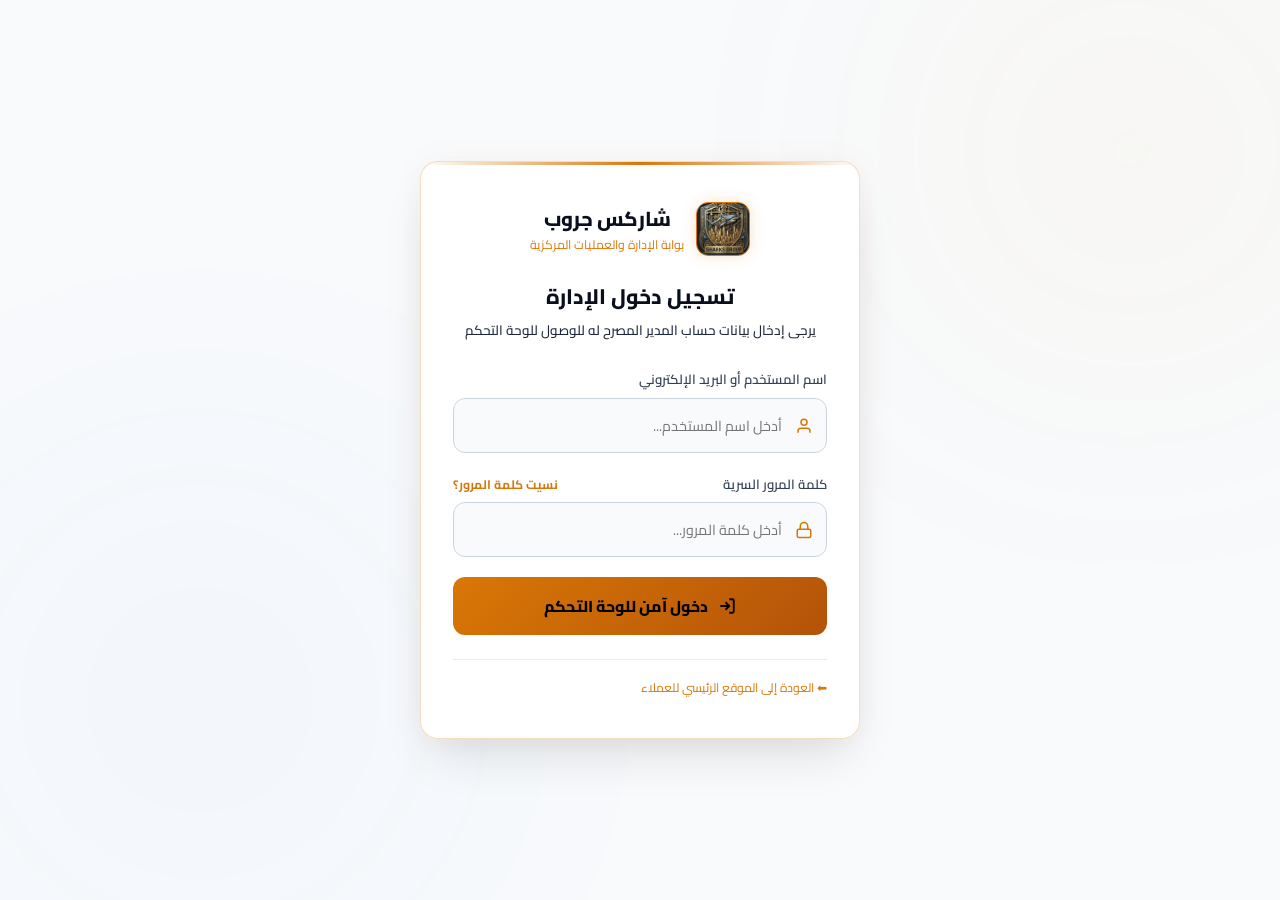
==== commit 157a3305: "feat: complete supplier portal, public website enhancements, and admin dashboard updates" ====
--- a/admin.html
+++ b/admin.html
@@ -1,12 +1,88 @@
 <!DOCTYPE html>
-<html lang="ar" dir="rtl">
+<html lang="ar" dir="rtl" data-theme="light">
 <head>
     <meta charset="UTF-8">
     <meta name="viewport" content="width=device-width, initial-scale=1.0">
     <title>بوابة الإدارة المركزية | شركة شاركس جروب</title>
     <link rel="icon" type="image/jpeg" href="assets/logo.jpg">
-    <link rel="stylesheet" href="css/style.css?v=20260912_v2">
-    <link rel="stylesheet" href="css/admin.css?v=20260912_v2">
+    <link rel="stylesheet" href="css/style.css?v=20260912_v4">
+    <link rel="stylesheet" href="css/admin.css?v=20260912_v4">
+
+    <!-- Immediate Splash Screen, Auth Guard, Theme Pre-paint & Instant Tab Guard: Prevent flash on reload -->
+    <script>
+        (function() {
+            try {
+                // 1. Theme Guard (Always default to light mode)
+                var theme = localStorage.getItem('sharks_admin_theme_v2') || localStorage.getItem('sharks_theme_v2') || 'light';
+                if (theme === 'dark') {
+                    document.documentElement.removeAttribute('data-theme');
+                } else {
+                    document.documentElement.setAttribute('data-theme', 'light');
+                }
+
+                // 2. Active Tab Guard (Default is dashboard: لوحة التحكم)
+                var validTabs = ['dashboard', 'overview', 'suppliers', 'projects', 'tasks', 'employees', 'careers'];
+                var hash = (window.location.hash || '').replace('#', '').trim();
+                var storedTab = sessionStorage.getItem('sharks_admin_active_tab');
+                var activeTab = (hash && validTabs.indexOf(hash) !== -1) ? hash : ((storedTab && validTabs.indexOf(storedTab) !== -1) ? storedTab : 'dashboard');
+                document.documentElement.setAttribute('data-admin-active-tab', activeTab);
+
+                // 3. Splash & Session Guards (Requires login upon reopening after exit)
+                if (sessionStorage.getItem('sharks_admin_splash_shown') === 'true') {
+                    document.documentElement.classList.add('splash-already-shown');
+                }
+                try { localStorage.removeItem('sharks_admin_session'); } catch(e) {}
+                var raw = sessionStorage.getItem('sharks_admin_session');
+                if (raw) {
+                    var session = JSON.parse(raw);
+                    if (session && session.user) {
+                        document.documentElement.classList.add('adm-logged-in');
+                    }
+                }
+            } catch (e) {}
+        })();
+    </script>
+    <style>
+        html.splash-already-shown #sharksSplashScreen {
+            display: none !important;
+            visibility: hidden !important;
+            pointer-events: none !important;
+        }
+        html.adm-logged-in #adminLoginWrapper {
+            display: none !important;
+        }
+        html.adm-logged-in #adminDashboardWrapper {
+            display: flex !important;
+        }
+        /* Instant Tab Guard (Prevents flashing Overview on reload) */
+        html[data-admin-active-tab] .adm-view-panel {
+            display: none !important;
+        }
+        html[data-admin-active-tab="overview"] #panel-overview,
+        html[data-admin-active-tab="dashboard"] #panel-dashboard,
+        html[data-admin-active-tab="suppliers"] #panel-suppliers,
+        html[data-admin-active-tab="projects"] #panel-projects,
+        html[data-admin-active-tab="tasks"] #panel-tasks,
+        html[data-admin-active-tab="employees"] #panel-employees,
+        html[data-admin-active-tab="careers"] #panel-careers {
+            display: block !important;
+        }
+        html[data-admin-active-tab] .adm-tab-btn {
+            color: #64748b !important;
+            border-bottom-color: transparent !important;
+            background: transparent !important;
+        }
+        html[data-admin-active-tab="overview"] .adm-tab-btn[data-tab="overview"],
+        html[data-admin-active-tab="dashboard"] .adm-tab-btn[data-tab="dashboard"],
+        html[data-admin-active-tab="suppliers"] .adm-tab-btn[data-tab="suppliers"],
+        html[data-admin-active-tab="projects"] .adm-tab-btn[data-tab="projects"],
+        html[data-admin-active-tab="tasks"] .adm-tab-btn[data-tab="tasks"],
+        html[data-admin-active-tab="employees"] .adm-tab-btn[data-tab="employees"],
+        html[data-admin-active-tab="careers"] .adm-tab-btn[data-tab="careers"] {
+            color: var(--adm-gold) !important;
+            border-bottom-color: var(--adm-gold) !important;
+        }
+    </style>
 </head>
 <body>
 
@@ -141,7 +217,6 @@
 
             <div class="adm-login-footer">
                 <a href="index.html">⬅ العودة إلى الموقع الرئيسي للعملاء</a>
-                <span>اتصال مشفر &bull; SSL</span>
             </div>
         </div>
     </div>
@@ -165,7 +240,7 @@
             </div>
 
             <div class="adm-nav-right">
-                <a href="index.html" target="_blank" style="color:var(--adm-text-muted); text-decoration:none; font-size:0.86rem; display:flex; align-items:center; gap:6px; background:rgba(255,255,255,0.05); padding:7px 14px; border-radius:var(--adm-radius); border:1px solid var(--adm-border-subtle);">
+                <a href="index.html" target="_blank" class="adm-nav-client-link" style="color:var(--adm-text-muted); text-decoration:none; font-size:0.86rem; display:flex; align-items:center; gap:6px; background:rgba(255,255,255,0.05); padding:7px 14px; border-radius:var(--adm-radius); border:1px solid var(--adm-border-subtle);">
                     <span>عرض الموقع للعملاء</span>
                     <svg width="14" height="14" viewBox="0 0 24 24" fill="none" stroke="currentColor" stroke-width="2"><path d="M18 13v6a2 2 0 0 1-2 2H5a2 2 0 0 1-2-2V8a2 2 0 0 1 2-2h6"></path><polyline points="15 3 21 3 21 9"></polyline><line x1="10" y1="14" x2="21" y2="3"></line></svg>
                 </a>
@@ -202,7 +277,7 @@
 
         <!-- Subnav Tabs (Request 1) -->
         <nav class="adm-subnav">
-            <button class="adm-tab-btn active" data-tab="overview">
+            <button class="adm-tab-btn" data-tab="overview">
                 <svg width="18" height="18" viewBox="0 0 24 24" fill="none" stroke="currentColor" stroke-width="2"><rect x="3" y="3" width="7" height="7" rx="1.5"></rect><rect x="14" y="3" width="7" height="7" rx="1.5"></rect><rect x="14" y="14" width="7" height="7" rx="1.5"></rect><rect x="3" y="14" width="7" height="7" rx="1.5"></rect></svg>
                 <span>نظرة عامة</span>
             </button>
@@ -249,7 +324,7 @@
             <!-- -----------------------------------------------------------
                  PANEL 1: OVERVIEW (نظرة عامة ومؤشرات الأداء - REQUEST 1)
                  ----------------------------------------------------------- -->
-            <div class="adm-view-panel active" id="panel-overview">
+            <div class="adm-view-panel" id="panel-overview">
                 <div class="adm-section-header">
                     <div class="adm-section-title">
                         <h2>نظرة عامة ومؤشرات الأداء</h2>
@@ -324,21 +399,25 @@
                         <p class="dash-banner-subtitle">المتابعة اللحظية للمشروعات الهندسية، المهام، ومعدلات الأداء</p>
                     </div>
                     <div class="dash-banner-actions">
-                        <button class="btn-dash-quick" onclick="switchAdminTab('suppliers')">
-                            <svg width="15" height="15" viewBox="0 0 24 24" fill="none" stroke="currentColor" stroke-width="2"><rect x="1" y="3" width="15" height="13"></rect><polygon points="16 8 20 8 23 11 23 16 16 16 8"></polygon><circle cx="5.5" cy="18.5" r="2.5"></circle><circle cx="18.5" cy="18.5" r="2.5"></circle></svg>
-                            <span>الموردين</span>
+                        <button type="button" class="btn-dash-action" onclick="openAddSupplierModal()" title="إضافة مورد جديد يدوياً">
+                            <svg width="15" height="15" viewBox="0 0 24 24" fill="none" stroke="currentColor" stroke-width="2.5"><line x1="12" y1="5" x2="12" y2="19"></line><line x1="5" y1="12" x2="19" y2="12"></line></svg>
+                            <span>إضافة مورد يدوي</span>
                         </button>
-                        <button class="btn-dash-quick" onclick="switchAdminTab('projects')">
-                            <svg width="15" height="15" viewBox="0 0 24 24" fill="none" stroke="currentColor" stroke-width="2"><rect x="2" y="7" width="20" height="14" rx="2" ry="2"></rect><path d="M16 21V5a2 2 0 0 0-2-2h-4a2 2 0 0 0-2 2v16"></path></svg>
-                            <span>المشاريع</span>
+                        <button type="button" class="btn-dash-action" onclick="openAddProjectModal()" title="إضافة مشروع هندسي جديد">
+                            <svg width="15" height="15" viewBox="0 0 24 24" fill="none" stroke="currentColor" stroke-width="2.5"><line x1="12" y1="5" x2="12" y2="19"></line><line x1="5" y1="12" x2="19" y2="12"></line></svg>
+                            <span>إضافة مشروع</span>
                         </button>
-                        <button class="btn-dash-quick" onclick="switchAdminTab('tasks')">
-                            <svg width="15" height="15" viewBox="0 0 24 24" fill="none" stroke="currentColor" stroke-width="2"><polyline points="9 11 12 14 22 4"></polyline><path d="M21 12v7a2 2 0 0 1-2 2H5a2 2 0 0 1-2-2V5a2 2 0 0 1 2-2h11"></path></svg>
-                            <span>المهام</span>
+                        <button type="button" class="btn-dash-action" onclick="openAddTaskModal()" title="إسناد مهمة تنفيذية جديدة">
+                            <svg width="15" height="15" viewBox="0 0 24 24" fill="none" stroke="currentColor" stroke-width="2.5"><line x1="12" y1="5" x2="12" y2="19"></line><line x1="5" y1="12" x2="19" y2="12"></line></svg>
+                            <span>مهمة جديدة</span>
                         </button>
-                        <button class="btn-dash-quick" onclick="switchAdminTab('employees')">
-                            <svg width="15" height="15" viewBox="0 0 24 24" fill="none" stroke="currentColor" stroke-width="2"><path d="M17 21v-2a4 4 0 0 0-4-4H5a4 4 0 0 0-4 4v2"></path><circle cx="9" cy="7" r="4"></circle></svg>
-                            <span>الموظفين</span>
+                        <button type="button" class="btn-dash-action" onclick="openAddEmployeeModal()" title="إضافة موظف أو مهندس جديد">
+                            <svg width="15" height="15" viewBox="0 0 24 24" fill="none" stroke="currentColor" stroke-width="2.5"><line x1="12" y1="5" x2="12" y2="19"></line><line x1="5" y1="12" x2="19" y2="12"></line></svg>
+                            <span>إضافة موظف</span>
+                        </button>
+                        <button type="button" class="btn-dash-action" onclick="openAddCareerModal()" title="إضافة قسم وظيفي وتخصص جديد">
+                            <svg width="15" height="15" viewBox="0 0 24 24" fill="none" stroke="currentColor" stroke-width="2.5"><line x1="12" y1="5" x2="12" y2="19"></line><line x1="5" y1="12" x2="19" y2="12"></line></svg>
+                            <span>إضافة قسم وظيفي جديد</span>
                         </button>
                     </div>
                 </div>
@@ -469,6 +548,9 @@
                                         <span class="legend-item"><span class="legend-dot blue"></span>المشاريع قيد التنفيذ</span>
                                         <span class="legend-item"><span class="legend-dot purple"></span>قيد المراجعة</span>
                                         <span class="legend-item"><span class="legend-dot gold"></span>المشاريع المكتملة</span>
+                                        <span class="legend-item"><span class="legend-dot cyan"></span>الموردين المسجلين</span>
+                                        <span class="legend-item"><span class="legend-dot green"></span>المعتمدين</span>
+                                        <span class="legend-item"><span class="legend-dot red"></span>المرفوضين</span>
                                     </div>
                                 </div>
                                 <button class="arc-link-icon" onclick="switchAdminTab('projects')" title="عرض المشاريع">
@@ -508,6 +590,36 @@
                                         </div>
                                         <div class="spaces-bar-label">مكتملة ومستلمة</div>
                                     </div>
+
+                                    <!-- Divider between Projects and Suppliers -->
+                                    <div class="spaces-bar-divider" style="width: 1px; height: 95px; margin: 0 4px; align-self: flex-end;" title="مؤشرات الموردين"></div>
+
+                                    <!-- Bar 4 (Suppliers Registered) -->
+                                    <div class="spaces-bar-col">
+                                        <div class="spaces-bar-val" id="adminDashSupRegisteredVal">0</div>
+                                        <div class="spaces-bar-pillar cyan" id="adminDashSupRegisteredPillar" style="height: 90px;">
+                                            <span class="pillar-tag" id="adminDashSupRegisteredTag">0</span>
+                                        </div>
+                                        <div class="spaces-bar-label">المسجلين</div>
+                                    </div>
+
+                                    <!-- Bar 5 (Suppliers Approved) -->
+                                    <div class="spaces-bar-col">
+                                        <div class="spaces-bar-val" id="adminDashSupApprovedVal">0</div>
+                                        <div class="spaces-bar-pillar green" id="adminDashSupApprovedPillar" style="height: 60px;">
+                                            <span class="pillar-tag" id="adminDashSupApprovedTag">0%</span>
+                                        </div>
+                                        <div class="spaces-bar-label">المعتمدين</div>
+                                    </div>
+
+                                    <!-- Bar 6 (Suppliers Rejected) -->
+                                    <div class="spaces-bar-col">
+                                        <div class="spaces-bar-val" id="adminDashSupRejectedVal">0</div>
+                                        <div class="spaces-bar-pillar red" id="adminDashSupRejectedPillar" style="height: 35px;">
+                                            <span class="pillar-tag" id="adminDashSupRejectedTag">0%</span>
+                                        </div>
+                                        <div class="spaces-bar-label">المرفوضين</div>
+                                    </div>
                                 </div>
 
                                 <div class="spaces-side-stats">
@@ -525,8 +637,31 @@
                                             <strong id="adminDashEmployeesCount">3 موظفين</strong>
                                         </div>
                                     </div>
+                                    <div class="side-stat-item" style="border-top: 1px solid rgba(255,255,255,0.08); padding-top: 8px; margin-top: 2px;">
+                                        <svg width="18" height="18" viewBox="0 0 24 24" fill="none" stroke="#60a5fa" stroke-width="2"><path d="M16 21v-2a4 4 0 0 0-4-4H8a4 4 0 0 0-4 4v2"></path><circle cx="12" cy="7" r="4"></circle></svg>
+                                        <div>
+                                            <span class="side-stat-title">الموردين المسجلين:</span>
+                                            <strong id="adminDashSuppliersRegistered" style="color: #60a5fa;">0 مورد</strong>
+                                        </div>
+                                    </div>
+                                    <div class="side-stat-item">
+                                        <svg width="18" height="18" viewBox="0 0 24 24" fill="none" stroke="#22c55e" stroke-width="2"><polyline points="20 6 9 17 4 12"></polyline></svg>
+                                        <div>
+                                            <span class="side-stat-title">الموردين المعتمدين:</span>
+                                            <strong id="adminDashSuppliersApproved" style="color: #4ade80;">0 مورد</strong>
+                                        </div>
+                                    </div>
+                                    <div class="side-stat-item">
+                                        <svg width="18" height="18" viewBox="0 0 24 24" fill="none" stroke="#ef4444" stroke-width="2"><circle cx="12" cy="12" r="10"></circle><line x1="15" y1="9" x2="9" y2="15"></line><line x1="9" y1="9" x2="15" y2="15"></line></svg>
+                                        <div>
+                                            <span class="side-stat-title">الموردين المرفوضين:</span>
+                                            <strong id="adminDashSuppliersRejected" style="color: #f87171;">0 مورد</strong>
+                                        </div>
+                                    </div>
                                 </div>
                             </div>
+
+
                         </div>
 
                         <!-- Bottom Split: Daily Workforce Output & Weekly Progress Tasks -->
@@ -572,49 +707,121 @@
             </div>
 
             <!-- -----------------------------------------------------------
-                 PANEL 3: SUPPLIERS MANAGEMENT (الموردين)
+                 PANEL 3: SUPPLIERS MANAGEMENT (الموردين والطلبات الواردة)
                  ----------------------------------------------------------- -->
             <div class="adm-view-panel" id="panel-suppliers">
                 <div class="adm-section-header">
                     <div class="adm-section-title">
                         <h2>
                             <svg width="24" height="24" viewBox="0 0 24 24" fill="none" stroke="var(--adm-gold)" stroke-width="2"><rect x="1" y="3" width="15" height="13"></rect><polygon points="16 8 20 8 23 11 23 16 16 16 16 8"></polygon><circle cx="5.5" cy="18.5" r="2.5"></circle><circle cx="18.5" cy="18.5" r="2.5"></circle></svg>
-                            <span>إدارة الموردين وشركاء التوريد</span>
+                            <span>إدارة الموردين وسلاسل الإمداد</span>
                         </h2>
-                        <p>تحكم كامل في الموردين المعتمدين، وبيانات الاتصال، وتحديد ما يظهر للعملاء في الموقع العام</p>
-                    </div>
-
-                    <button class="adm-btn-add" onclick="openAddSupplierModal()">
-                        <svg width="18" height="18" viewBox="0 0 24 24" fill="none" stroke="currentColor" stroke-width="2.5"><line x1="12" y1="5" x2="12" y2="19"></line><line x1="5" y1="12" x2="19" y2="12"></line></svg>
-                        <span>إضافة مورد جديد</span>
+                        <p>متابعة طلبات التسجيل الإلكترونية الواردة من الموقع العام، فحص أوراق الشركات، واعتماد الموردين في السحابة</p>
+                    </div>
+
+                </div>
+
+                <!-- Sub-Tabs Navigation for Suppliers -->
+                <div class="adm-subtabs-nav">
+                    <button class="adm-subtab-btn active" id="subtabBtnSupplierRequests" onclick="switchSupplierSubTab('requests')">
+                        <svg width="18" height="18" viewBox="0 0 24 24" fill="none" stroke="currentColor" stroke-width="2"><path d="M14 2H6a2 2 0 0 0-2 2v16a2 2 0 0 0 2 2h12a2 2 0 0 0 2-2V8z"></path><polyline points="14 2 14 8 20 8"></polyline><line x1="16" y1="13" x2="8" y2="13"></line><line x1="16" y1="17" x2="8" y2="17"></line><polyline points="10 9 9 9 8 9"></polyline></svg>
+                        <span>طلبات التسجيل الواردة من الموقع</span>
+                        <span id="badgeSupplierAppsCount" style="padding: 2px 8px; border-radius: 999px; background: #ef4444; color: #ffffff; font-size: 0.76rem; font-weight: 800;">0</span>
                     </button>
-                </div>
-
-                <div class="adm-table-card">
-                    <div class="adm-table-toolbar">
-                        <div class="adm-search-box">
-                            <svg width="16" height="16" viewBox="0 0 24 24" fill="none" stroke="currentColor" stroke-width="2"><circle cx="11" cy="11" r="8"></circle><line x1="21" y1="21" x2="16.65" y2="16.65"></line></svg>
-                            <input type="text" id="searchSuppliersInput" class="adm-search-input" placeholder="بحث بالاسم أو التخصص...">
-                        </div>
-                        <div style="font-size:0.86rem; color:var(--adm-text-dim);">
-                            💡 نصيحة: يمكنك إخفاء أي مورد من الموقع العام بضغطة زر دون حذفه.
-                        </div>
-                    </div>
-
-                    <div class="adm-table-responsive">
-                        <table class="adm-table">
-                            <thead>
-                                <tr>
-                                    <th>المورد والشركة</th>
-                                    <th>مجال التوريد</th>
-                                    <th>مسؤول التواصل والهاتف</th>
-                                    <th>تاريخ الاعتماد</th>
-                                    <th>حالة الظهور للجمهور</th>
-                                    <th>الإجراءات</th>
-                                </tr>
-                            </thead>
-                            <tbody id="suppliersTableBody"></tbody>
-                        </table>
+
+                    <button class="adm-subtab-btn" id="subtabBtnSupplierDirectory" onclick="switchSupplierSubTab('directory')">
+                        <svg width="18" height="18" viewBox="0 0 24 24" fill="none" stroke="currentColor" stroke-width="2"><rect x="1" y="3" width="15" height="13"></rect><polygon points="16 8 20 8 23 11 23 16 16 16 16 8"></polygon><circle cx="5.5" cy="18.5" r="2.5"></circle><circle cx="18.5" cy="18.5" r="2.5"></circle></svg>
+                        <span>الموردين المعتمدين وسجل الشركات</span>
+                    </button>
+                </div>
+
+                <!-- 1. SUBPANEL: SUPPLIER REGISTRATION APPLICATIONS -->
+                <div id="subpanel-supplier-requests">
+                    <!-- Quick Stats Cards for Applications -->
+                    <div style="display: grid; grid-template-columns: repeat(auto-fit, minmax(200px, 1fr)); gap: 16px; margin-bottom: 24px;">
+                        <div class="adm-stat-card" style="padding: 16px 20px;">
+                            <div style="font-size: 0.82rem; color: var(--adm-text-dim); margin-bottom: 4px;">إجمالي الطلبات الواردة</div>
+                            <div id="statTotalSupplierApps" style="font-size: 1.6rem; font-weight: 800; color: var(--adm-text-main);">0</div>
+                        </div>
+                        <div class="adm-stat-card" style="padding: 16px 20px; border-color: rgba(239, 68, 68, 0.3);">
+                            <div style="font-size: 0.82rem; color: #f87171; margin-bottom: 4px;">طلبات جديدة بحاجة لمراجعة</div>
+                            <div id="statNewSupplierApps" style="font-size: 1.6rem; font-weight: 800; color: #f87171;">0</div>
+                        </div>
+                        <div class="adm-stat-card" style="padding: 16px 20px; border-color: rgba(59, 130, 246, 0.3);">
+                            <div style="font-size: 0.82rem; color: #60a5fa; margin-bottom: 4px;">طلبات قيد الفحص والتدقيق</div>
+                            <div id="statReviewSupplierApps" style="font-size: 1.6rem; font-weight: 800; color: #60a5fa;">0</div>
+                        </div>
+                        <div class="adm-stat-card" style="padding: 16px 20px; border-color: rgba(34, 197, 94, 0.3);">
+                            <div style="font-size: 0.82rem; color: #4ade80; margin-bottom: 4px;">طلبات تم اعتمادها بنجاح</div>
+                            <div id="statApprovedSupplierApps" style="font-size: 1.6rem; font-weight: 800; color: #4ade80;">0</div>
+                        </div>
+                    </div>
+
+                    <div class="adm-table-card">
+                        <div class="adm-table-toolbar" style="flex-wrap: wrap; gap: 14px;">
+                            <div class="adm-search-box" style="flex: 1; min-width: 250px;">
+                                <svg width="16" height="16" viewBox="0 0 24 24" fill="none" stroke="currentColor" stroke-width="2"><circle cx="11" cy="11" r="8"></circle><line x1="21" y1="21" x2="16.65" y2="16.65"></line></svg>
+                                <input type="text" id="searchSupplierAppsInput" class="adm-search-input" placeholder="بحث بالشركة، مسؤول التواصل، رقم الهاتف، أو كود الطلب..." oninput="renderSupplierApplicationsTable()">
+                            </div>
+
+                            <div style="display: flex; gap: 10px; align-items: center;">
+                                <select id="filterSupplierAppsStatus" class="adm-search-input" style="width: auto; padding-left: 28px;" onchange="renderSupplierApplicationsTable()">
+                                    <option value="all">جميع الحالات</option>
+                                    <option value="جديد">جديد فقط</option>
+                                    <option value="قيد المراجعة">قيد المراجعة</option>
+                                    <option value="معتمد">معتمد</option>
+                                    <option value="مرفوض">مرفوض</option>
+                                </select>
+                            </div>
+                        </div>
+
+                        <div class="adm-table-responsive adm-table-scroll">
+                            <table class="adm-table">
+                                <thead>
+                                    <tr>
+                                        <th>كود وتاريخ الطلب</th>
+                                        <th>الشركة ومجال التوريد</th>
+                                        <th>مسؤول التواصل والهاتف</th>
+                                        <th>السجل والبطاقة الضريبية</th>
+                                        <th>الأوراق والمستندات</th>
+                                        <th>حالة الطلب</th>
+                                        <th>الإجراءات</th>
+                                    </tr>
+                                </thead>
+                                <tbody id="supplierApplicationsTableBody"></tbody>
+                            </table>
+                        </div>
+                    </div>
+                </div>
+
+                <!-- 2. SUBPANEL: APPROVED SUPPLIERS DIRECTORY -->
+                <div id="subpanel-supplier-directory" style="display: none;">
+                    <div class="adm-table-card">
+                        <div class="adm-table-toolbar">
+                            <div class="adm-search-box">
+                                <svg width="16" height="16" viewBox="0 0 24 24" fill="none" stroke="currentColor" stroke-width="2"><circle cx="11" cy="11" r="8"></circle><line x1="21" y1="21" x2="16.65" y2="16.65"></line></svg>
+                                <input type="text" id="searchSuppliersInput" class="adm-search-input" placeholder="بحث بالاسم أو التخصص...">
+                            </div>
+                            <div style="font-size:0.86rem; color:var(--adm-text-dim);">
+                                💡 نصيحة: يمكنك تعديل بيانات الموردين أو إضافتهم يدوياً في أي وقت.
+                            </div>
+                        </div>
+
+                        <div class="adm-table-responsive adm-table-scroll">
+                            <table class="adm-table">
+                                <thead>
+                                    <tr>
+                                        <th>المورد والشركة</th>
+                                        <th>مجال التوريد</th>
+                                        <th>مسؤول التواصل والهاتف</th>
+                                        <th>تاريخ الاعتماد</th>
+                                        <th>حالة الظهور للجمهور</th>
+                                        <th>الإجراءات</th>
+                                    </tr>
+                                </thead>
+                                <tbody id="suppliersTableBody"></tbody>
+                            </table>
+                        </div>
                     </div>
                 </div>
             </div>
@@ -632,10 +839,6 @@
                         <p>تحديث نسب الإنجاز، إضافة مشاريع جديدة، والتحكم في المشاريع المعروضة للعملاء</p>
                     </div>
 
-                    <button class="adm-btn-add" onclick="openAddProjectModal()">
-                        <svg width="18" height="18" viewBox="0 0 24 24" fill="none" stroke="currentColor" stroke-width="2.5"><line x1="12" y1="5" x2="12" y2="19"></line><line x1="5" y1="12" x2="19" y2="12"></line></svg>
-                        <span>إضافة مشروع</span>
-                    </button>
                 </div>
 
                 <div class="adm-table-card">
@@ -646,7 +849,7 @@
                         </div>
                     </div>
 
-                    <div class="adm-table-responsive">
+                    <div class="adm-table-responsive adm-table-scroll">
                         <table class="adm-table">
                             <thead>
                                 <tr>
@@ -677,10 +880,6 @@
                         <p>جدولة ومتابعة مهام المهندسين وفرق العمل في المواقع الإنشائية</p>
                     </div>
 
-                    <button class="adm-btn-add" onclick="openAddTaskModal()">
-                        <svg width="18" height="18" viewBox="0 0 24 24" fill="none" stroke="currentColor" stroke-width="2.5"><line x1="12" y1="5" x2="12" y2="19"></line><line x1="5" y1="12" x2="19" y2="12"></line></svg>
-                        <span>مهمة جديدة</span>
-                    </button>
                 </div>
 
                 <div class="adm-table-card">
@@ -691,7 +890,7 @@
                         </div>
                     </div>
 
-                    <div class="adm-table-responsive">
+                    <div class="adm-table-responsive adm-table-scroll">
                         <table class="adm-table">
                             <thead>
                                 <tr>
@@ -722,10 +921,6 @@
                         <p>إدارة بيانات المهندسين، الكوادر الإدارية، وأقسام الشركة</p>
                     </div>
 
-                    <button class="adm-btn-add" onclick="openAddEmployeeModal()">
-                        <svg width="18" height="18" viewBox="0 0 24 24" fill="none" stroke="currentColor" stroke-width="2.5"><line x1="12" y1="5" x2="12" y2="19"></line><line x1="5" y1="12" x2="19" y2="12"></line></svg>
-                        <span>إضافة موظف</span>
-                    </button>
                 </div>
 
                 <div class="adm-table-card">
@@ -736,7 +931,7 @@
                         </div>
                     </div>
 
-                    <div class="adm-table-responsive">
+                    <div class="adm-table-responsive adm-table-scroll">
                         <table class="adm-table">
                             <thead>
                                 <tr>
@@ -763,10 +958,6 @@
                         <h2>إدارة فرص العمل والأقسام الوظيفية</h2>
                         <p>التحكم في التخصصات والأقسام المعروضة في موقع الزوار وتحديث الشواغر وحالة الظهور</p>
                     </div>
-                    <button class="adm-btn-primary" onclick="openAddCareerModal()">
-                        <svg width="18" height="18" viewBox="0 0 24 24" fill="none" stroke="currentColor" stroke-width="2.5"><line x1="12" y1="5" x2="12" y2="19"></line><line x1="5" y1="12" x2="19" y2="12"></line></svg>
-                        <span>إضافة قسم وظيفي جديد</span>
-                    </button>
                 </div>
 
                 <div class="adm-table-card" id="careersTableCard">
@@ -806,6 +997,39 @@
          MODALS (SUPPLIER / PROJECT / TASK / EMPLOYEE)
          =============================================================== -->
 
+    <!-- Modal 0: View Supplier Application Documents -->
+    <div class="adm-modal-overlay" id="modalViewSupplierDocs">
+        <div class="adm-modal" style="max-width: 650px;">
+            <div class="adm-modal-header">
+                <div>
+                    <h3 id="docsModalCompanyName" style="margin: 0 0 4px 0;">أوراق ومستندات المورد</h3>
+                    <div style="font-size: 0.82rem; color: var(--adm-gold);">كود الطلب: <span id="docsModalTrackingCode" style="font-family: monospace;">-</span></div>
+                </div>
+                <button class="adm-modal-close" onclick="closeModal('modalViewSupplierDocs')">&times;</button>
+            </div>
+            <div class="adm-modal-body">
+                <div id="docsModalInfoBanner" style="padding: 12px 16px; border-radius: 10px; background: rgba(235, 199, 96, 0.1); border: 1px solid rgba(235, 199, 96, 0.25); margin-bottom: 20px; font-size: 0.88rem; color: var(--adm-text-main); line-height: 1.6;">
+                    <!-- Populated dynamically with notes & tax info -->
+                </div>
+
+                <h4 style="font-size: 0.95rem; color: var(--adm-text-main); margin-bottom: 12px; display: flex; align-items: center; gap: 8px;">
+                    <svg width="18" height="18" viewBox="0 0 24 24" fill="none" stroke="currentColor" stroke-width="2"><path d="M14 2H6a2 2 0 0 0-2 2v16a2 2 0 0 0 2 2h12a2 2 0 0 0 2-2V8z"></path><polyline points="14 2 14 8 20 8"></polyline></svg>
+                    <span>الملفات والمستندات الرسمية المرفوعة (<span id="docsModalFilesCount">0</span>):</span>
+                </h4>
+
+                <div id="docsModalListContainer" style="display: flex; flex-direction: column; gap: 10px; max-height: 360px; overflow-y: auto; padding-right: 4px;">
+                    <!-- Populated dynamically with documents -->
+                </div>
+            </div>
+            <div class="adm-modal-footer" style="display: flex; justify-content: space-between; align-items: center; flex-wrap: wrap; gap: 10px;">
+                <button type="button" class="adm-btn-secondary" onclick="closeModal('modalViewSupplierDocs')">إغلاق</button>
+                <div style="display: flex; gap: 8px;" id="docsModalActionButtons">
+                    <!-- Dynamic WhatsApp and approve buttons -->
+                </div>
+            </div>
+        </div>
+    </div>
+
     <!-- Modal 1: Supplier -->
     <div class="adm-modal-overlay" id="modalSupplier">
         <div class="adm-modal">
@@ -1163,13 +1387,7 @@
 
                     <div class="adm-form-row">
                         <div class="adm-form-field">
-                            <div style="display:flex; justify-content:space-between; align-items:center; margin-bottom:6px; flex-wrap:wrap; gap:8px;">
-                                <label for="careerCategory" style="margin:0;">القطاع المؤسسي *</label>
-                                <div style="display:flex; gap:10px; align-items:center;">
-                                    <button type="button" class="adm-btn-text" onclick="openAddCareerCategoryModal()" style="font-size:0.8rem; color:var(--adm-gold); background:transparent; border:none; cursor:pointer; font-weight:700; text-decoration:underline;">+ إضافة قطاع</button>
-                                    <button type="button" class="adm-btn-text" onclick="openManageCareerCategoriesModal()" style="font-size:0.8rem; color:#ef4444; background:transparent; border:none; cursor:pointer; font-weight:700; text-decoration:underline;">⚙️ إدارة وحذف القطاعات</button>
-                                </div>
-                            </div>
+                            <label for="careerCategory">القطاع المؤسسي *</label>
                             <select id="careerCategory" required onchange="handleCareerCategorySelectChange(this)">
                                 <option value="engineering">القطاع الهندسي والفني</option>
                                 <option value="management">إدارة وتخطيط المشروعات</option>
@@ -1264,7 +1482,7 @@
                 <!-- Quick Add Form -->
                 <div style="background: rgba(255,255,255,0.03); border: 1px dashed var(--adm-border-subtle); border-radius: 8px; padding: 12px;">
                     <label style="display:block; font-size:0.82rem; color:var(--adm-gold); margin-bottom:6px; font-weight:700;">+ إضافة قطاع مؤسسي جديد سريعاً:</label>
-                    <div style="display:flex; gap:8px; align-items:center;">
+                    <div class="adm-quick-add-wrap" style="display:flex; gap:8px; align-items:center;">
                         <input type="text" id="quickNewCategoryName" class="adm-input" placeholder="اكتب اسم القطاع الجديد هنا..." style="flex:1;">
                         <button type="button" class="adm-btn-primary" onclick="handleQuickAddCategory()" style="white-space:nowrap; padding:9px 18px; font-size:0.88rem;">+ إضافة واعتماد</button>
                     </div>
@@ -1276,9 +1494,9 @@
         </div>
     </div>
 
-    <!-- Scripts -->
-    <script src="js/data.js"></script>
-    <script src="js/firebase-config.js"></script>
-    <script src="js/admin.js"></script>
+    <!-- Scripts with Cache-Busting -->
+    <script src="js/data.js?v=20260912_resp_v1"></script>
+    <script src="js/firebase-config.js?v=20260912_resp_v1"></script>
+    <script src="js/admin.js?v=20260912_resp_v1"></script>
 </body>
 </html>
--- a/css/style.css
+++ b/css/style.css
@@ -613,7 +613,7 @@
 .platform-view {
     display: none;
     overflow: visible !important;
-    animation: viewFadeIn 0.3s cubic-bezier(0.16, 1, 0.3, 1) forwards;
+    animation: viewFadeIn 0.15s cubic-bezier(0.16, 1, 0.3, 1) forwards;
 }
 
 .platform-view.active {
@@ -2321,6 +2321,7 @@
     position: absolute;
     inset: 0;
     z-index: 0;
+    background-color: #070d19;
 }
 
 .hero-slide {
@@ -2328,6 +2329,7 @@
     inset: 0;
     background-size: cover;
     background-position: center;
+    background-color: #070d19;
     opacity: 0;
     transform: scale(1.05);
     transition: opacity 1.2s cubic-bezier(0.4, 0, 0.2, 1), transform 5s ease-out;
@@ -2337,6 +2339,10 @@
     opacity: 1;
     transform: scale(1);
     z-index: 1;
+}
+
+.hero-slide:first-child.active {
+    transition: none; /* Instant appearance on page reload without delay */
 }
 
 .hero-overlay-gradient {
@@ -3846,6 +3852,7 @@
     inset: 0;
     z-index: 0;
     pointer-events: none;
+    background-color: #070e1b;
 }
 
 .services-slide {
@@ -3853,6 +3860,7 @@
     inset: 0;
     background-size: cover;
     background-position: center;
+    background-color: #070e1b;
     opacity: 0;
     transform: scale(1.05);
     transition: opacity 1.2s cubic-bezier(0.4, 0, 0.2, 1), transform 6s ease-out;
@@ -3862,6 +3870,10 @@
     opacity: 1;
     transform: scale(1);
     z-index: 1;
+}
+
+.services-slide:first-child.active {
+    transition: none; /* Instant appearance on page reload without delay */
 }
 
 .services-overlay-gradient {
@@ -8122,15 +8134,566 @@
     box-shadow: 0 6px 16px rgba(245, 158, 11, 0.25);
 }
 
-[data-theme="light"] .footer-admin-lock-btn {
-    background: #ffffff;
-    border-color: #cbd5e1;
-    color: #64748b;
-    box-shadow: 0 2px 6px rgba(0, 0, 0, 0.04);
-}
-
 [data-theme="light"] .footer-admin-lock-btn:hover {
     color: var(--gold-primary);
     background: rgba(184, 142, 40, 0.1);
     border-color: var(--gold-primary);
+}
+
+/* ===================================================================
+   SUPPLIER ONBOARDING & REGISTRATION PORTAL (LUXURY EXECUTIVE DESIGN)
+   =================================================================== */
+.supplier-benefits-grid {
+    display: grid;
+    grid-template-columns: repeat(auto-fit, minmax(240px, 1fr));
+    gap: 20px;
+    margin-bottom: 36px;
+}
+
+.supplier-benefit-card {
+    background: rgba(15, 23, 42, 0.65);
+    border: 1px solid rgba(235, 199, 96, 0.18);
+    border-radius: 16px;
+    padding: 24px 20px;
+    backdrop-filter: blur(12px);
+    transition: all 0.3s cubic-bezier(0.4, 0, 0.2, 1);
+    position: relative;
+    overflow: hidden;
+}
+
+.supplier-benefit-card::before {
+    content: '';
+    position: absolute;
+    top: 0;
+    right: 0;
+    left: 0;
+    height: 2px;
+    background: linear-gradient(90deg, transparent, var(--gold-primary), transparent);
+    opacity: 0;
+    transition: opacity 0.3s ease;
+}
+
+.supplier-benefit-card:hover {
+    transform: translateY(-4px);
+    border-color: rgba(235, 199, 96, 0.45);
+    box-shadow: 0 12px 28px rgba(0, 0, 0, 0.35), 0 0 15px rgba(235, 199, 96, 0.1);
+}
+
+.supplier-benefit-card:hover::before {
+    opacity: 1;
+}
+
+.benefit-icon-wrap {
+    width: 48px;
+    height: 48px;
+    border-radius: 12px;
+    background: rgba(235, 199, 96, 0.12);
+    border: 1px solid rgba(235, 199, 96, 0.3);
+    display: flex;
+    align-items: center;
+    justify-content: center;
+    color: var(--gold-primary);
+    margin-bottom: 16px;
+}
+
+.supplier-benefit-card h3 {
+    font-size: 1.1rem;
+    font-weight: 700;
+    color: #ffffff;
+    margin-bottom: 8px;
+}
+
+.supplier-benefit-card p {
+    font-size: 0.88rem;
+    color: #94a3b8;
+    line-height: 1.6;
+    margin: 0;
+}
+
+/* Supplier Portal Registration Card */
+.supplier-portal-card {
+    background: rgba(11, 19, 34, 0.85);
+    border: 1.5px solid rgba(235, 199, 96, 0.25);
+    border-radius: 20px;
+    padding: 36px 32px;
+    backdrop-filter: blur(16px);
+    box-shadow: 0 20px 45px rgba(0, 0, 0, 0.4), 0 0 25px rgba(235, 199, 96, 0.06);
+    position: relative;
+}
+
+.portal-card-header {
+    display: flex;
+    align-items: center;
+    gap: 18px;
+    padding-bottom: 24px;
+    margin-bottom: 28px;
+    border-bottom: 1px solid rgba(255, 255, 255, 0.08);
+}
+
+.portal-header-icon {
+    width: 56px;
+    height: 56px;
+    border-radius: 14px;
+    background: linear-gradient(135deg, rgba(235, 199, 96, 0.2), rgba(235, 199, 96, 0.05));
+    border: 1.5px solid rgba(235, 199, 96, 0.4);
+    display: flex;
+    align-items: center;
+    justify-content: center;
+    color: var(--gold-primary);
+    flex-shrink: 0;
+}
+
+.portal-card-header h2 {
+    font-size: 1.4rem;
+    font-weight: 800;
+    color: #ffffff;
+    margin: 0 0 6px 0;
+}
+
+.portal-card-header p {
+    font-size: 0.92rem;
+    color: #94a3b8;
+    margin: 0;
+}
+
+/* Form Grid */
+.portal-form-grid {
+    display: grid;
+    grid-template-columns: repeat(2, 1fr);
+    gap: 20px;
+    margin-bottom: 28px;
+}
+
+.portal-form-group.span-2 {
+    grid-column: span 2;
+}
+
+.portal-label {
+    display: flex;
+    align-items: center;
+    gap: 6px;
+    font-size: 0.9rem;
+    font-weight: 600;
+    color: #e2e8f0;
+    margin-bottom: 8px;
+}
+
+.portal-label .required-star {
+    color: #f59e0b;
+    font-size: 1.1rem;
+    line-height: 1;
+}
+
+.portal-input {
+    width: 100%;
+    padding: 12px 16px;
+    background: rgba(15, 23, 42, 0.7);
+    border: 1.5px solid rgba(255, 255, 255, 0.12);
+    border-radius: 10px;
+    color: #ffffff;
+    font-family: inherit;
+    font-size: 0.94rem;
+    transition: all 0.25s ease;
+    box-sizing: border-box;
+}
+
+.portal-input:focus {
+    outline: none;
+    border-color: var(--gold-primary);
+    background: rgba(15, 23, 42, 0.95);
+    box-shadow: 0 0 0 3px rgba(235, 199, 96, 0.15);
+}
+
+.portal-select {
+    cursor: pointer;
+    appearance: none;
+    background-image: url("data:image/svg+xml,%3Csvg xmlns='http://www.w3.org/2000/svg' width='16' height='16' viewBox='0 0 24 24' fill='none' stroke='%23ebc760' stroke-width='2'%3E%3Cpolyline points='6 9 12 15 18 9'%3E%3C/polyline%3E%3C/svg%3E");
+    background-repeat: no-repeat;
+    background-position: left 14px center;
+    padding-left: 40px;
+}
+
+.portal-select option {
+    background: #0f172a;
+    color: #ffffff;
+}
+
+.portal-textarea {
+    resize: vertical;
+    min-height: 85px;
+    line-height: 1.6;
+}
+
+/* Upload Section */
+.portal-upload-section {
+    background: rgba(15, 23, 42, 0.5);
+    border: 1px solid rgba(255, 255, 255, 0.08);
+    border-radius: 14px;
+    padding: 24px;
+    margin-bottom: 28px;
+}
+
+.upload-section-title {
+    display: flex;
+    align-items: center;
+    gap: 8px;
+    font-size: 1.05rem;
+    font-weight: 700;
+    color: #ffffff;
+    margin-bottom: 6px;
+}
+
+.upload-section-title svg {
+    color: var(--gold-primary);
+}
+
+.upload-section-title .badge-optional {
+    font-size: 0.78rem;
+    padding: 2px 8px;
+    background: rgba(235, 199, 96, 0.12);
+    border: 1px solid rgba(235, 199, 96, 0.25);
+    border-radius: 6px;
+    color: var(--gold-primary);
+    font-weight: 600;
+}
+
+.upload-section-desc {
+    font-size: 0.86rem;
+    color: #94a3b8;
+    line-height: 1.6;
+    margin: 0 0 16px 0;
+}
+
+.supplier-dropzone {
+    border: 2px dashed rgba(235, 199, 96, 0.35);
+    border-radius: 12px;
+    background: rgba(235, 199, 96, 0.03);
+    padding: 30px 20px;
+    text-align: center;
+    cursor: pointer;
+    transition: all 0.3s ease;
+}
+
+.supplier-dropzone:hover, .supplier-dropzone.drag-over {
+    border-color: var(--gold-primary);
+    background: rgba(235, 199, 96, 0.08);
+    transform: scale(1.005);
+}
+
+.dropzone-inner {
+    display: flex;
+    flex-direction: column;
+    align-items: center;
+    gap: 12px;
+}
+
+.dropzone-icon {
+    color: var(--gold-primary);
+    opacity: 0.9;
+    transition: transform 0.2s ease;
+}
+
+.supplier-dropzone:hover .dropzone-icon {
+    transform: translateY(-3px);
+}
+
+.dropzone-texts h4 {
+    font-size: 1rem;
+    font-weight: 700;
+    color: #ffffff;
+    margin: 0 0 4px 0;
+}
+
+.dropzone-texts p {
+    font-size: 0.82rem;
+    color: #94a3b8;
+    margin: 0;
+}
+
+.btn-dropzone-browse {
+    display: inline-flex;
+    align-items: center;
+    gap: 6px;
+    padding: 8px 20px;
+    border-radius: 999px;
+    background: rgba(235, 199, 96, 0.15);
+    border: 1px solid rgba(235, 199, 96, 0.4);
+    color: var(--gold-primary);
+    font-size: 0.86rem;
+    font-weight: 700;
+    cursor: pointer;
+    transition: all 0.2s ease;
+}
+
+.btn-dropzone-browse:hover {
+    background: var(--gold-primary);
+    color: #0b1322;
+}
+
+/* Uploaded Files Chips List */
+.supplier-files-list {
+    display: flex;
+    flex-direction: column;
+    gap: 10px;
+    margin-top: 16px;
+}
+
+.supplier-file-chip {
+    display: flex;
+    align-items: center;
+    justify-content: space-between;
+    padding: 10px 14px;
+    background: rgba(15, 23, 42, 0.8);
+    border: 1px solid rgba(235, 199, 96, 0.25);
+    border-radius: 8px;
+    animation: fadeInSlide 0.25s ease forwards;
+}
+
+.file-chip-info {
+    display: flex;
+    align-items: center;
+    gap: 10px;
+    overflow: hidden;
+}
+
+.file-chip-icon {
+    color: var(--gold-primary);
+    flex-shrink: 0;
+}
+
+.file-chip-name {
+    font-size: 0.88rem;
+    color: #ffffff;
+    font-weight: 600;
+    white-space: nowrap;
+    overflow: hidden;
+    text-overflow: ellipsis;
+    max-width: 320px;
+}
+
+.file-chip-size {
+    font-size: 0.76rem;
+    color: #94a3b8;
+    background: rgba(255, 255, 255, 0.06);
+    padding: 2px 6px;
+    border-radius: 4px;
+    flex-shrink: 0;
+}
+
+.file-chip-remove {
+    background: none;
+    border: none;
+    color: #ef4444;
+    cursor: pointer;
+    padding: 4px;
+    border-radius: 4px;
+    display: flex;
+    align-items: center;
+    justify-content: center;
+    transition: all 0.2s ease;
+}
+
+.file-chip-remove:hover {
+    background: rgba(239, 68, 68, 0.15);
+}
+
+/* Terms Box */
+.portal-terms-box {
+    margin-bottom: 24px;
+    padding: 14px 18px;
+    background: rgba(255, 255, 255, 0.03);
+    border-radius: 10px;
+    border: 1px solid rgba(255, 255, 255, 0.06);
+}
+
+.portal-checkbox-label {
+    display: flex;
+    align-items: flex-start;
+    gap: 10px;
+    cursor: pointer;
+    font-size: 0.86rem;
+    color: #cbd5e1;
+    line-height: 1.6;
+}
+
+.portal-checkbox-label input[type="checkbox"] {
+    width: 18px;
+    height: 18px;
+    margin-top: 2px;
+    accent-color: var(--gold-primary);
+    cursor: pointer;
+}
+
+/* Submit Button */
+.portal-actions {
+    display: flex;
+    justify-content: center;
+}
+
+.btn-supplier-submit {
+    display: inline-flex;
+    align-items: center;
+    justify-content: center;
+    gap: 10px;
+    padding: 14px 36px;
+    border-radius: 999px;
+    background: linear-gradient(135deg, #ebc760 0%, #d4af37 50%, #c59b27 100%);
+    color: #0b1322;
+    border: none;
+    font-family: inherit;
+    font-size: 1rem;
+    font-weight: 800;
+    cursor: pointer;
+    box-shadow: 0 8px 24px rgba(235, 199, 96, 0.35);
+    transition: all 0.3s cubic-bezier(0.4, 0, 0.2, 1);
+}
+
+.btn-supplier-submit:hover {
+    transform: translateY(-2px);
+    box-shadow: 0 12px 30px rgba(235, 199, 96, 0.5);
+    filter: brightness(1.06);
+}
+
+.btn-supplier-submit:active {
+    transform: translateY(0);
+}
+
+.btn-supplier-submit:disabled {
+    opacity: 0.65;
+    cursor: not-allowed;
+    transform: none;
+}
+
+/* Light Theme Adaptations */
+[data-theme="light"] .supplier-benefit-card {
+    background: #ffffff;
+    border-color: #e2e8f0;
+    box-shadow: 0 4px 12px rgba(0, 0, 0, 0.04);
+}
+
+[data-theme="light"] .supplier-benefit-card h3 {
+    color: #0f172a;
+}
+
+[data-theme="light"] .supplier-benefit-card p {
+    color: #64748b;
+}
+
+[data-theme="light"] .supplier-portal-card {
+    background: #ffffff;
+    border-color: rgba(184, 142, 40, 0.3);
+    box-shadow: 0 10px 30px rgba(0, 0, 0, 0.06);
+}
+
+[data-theme="light"] .portal-card-header h2 {
+    color: #0f172a;
+}
+
+[data-theme="light"] .portal-label {
+    color: #1e293b;
+}
+
+[data-theme="light"] .portal-input {
+    background: #f8fafc;
+    border-color: #cbd5e1;
+    color: #0f172a;
+}
+
+[data-theme="light"] .portal-input:focus {
+    background: #ffffff;
+}
+
+[data-theme="light"] .portal-select option {
+    background: #ffffff;
+    color: #0f172a;
+}
+
+[data-theme="light"] .portal-upload-section {
+    background: #f8fafc;
+    border-color: #e2e8f0;
+}
+
+[data-theme="light"] .upload-section-title {
+    color: #0f172a;
+}
+
+[data-theme="light"] .dropzone-texts h4 {
+    color: #0f172a;
+}
+
+[data-theme="light"] .supplier-file-chip {
+    background: #ffffff;
+    border-color: #cbd5e1;
+}
+
+[data-theme="light"] .file-chip-name {
+    color: #0f172a;
+}
+
+[data-theme="light"] .portal-terms-box {
+    background: #f8fafc;
+    border-color: #e2e8f0;
+}
+
+[data-theme="light"] .portal-checkbox-label {
+    color: #334155;
+}
+
+@media (max-width: 768px) {
+    .portal-form-grid {
+        grid-template-columns: 1fr;
+    }
+    .portal-form-group.span-2 {
+        grid-column: span 1;
+    }
+    .supplier-portal-card {
+        padding: 24px 18px;
+    }
+    .portal-card-header {
+        flex-direction: column;
+        text-align: center;
+    }
+    .btn-supplier-submit {
+        width: 100%;
+    }
+}
+
+/* ===================================================================
+   FOOTER ADMIN LOCK BUTTON
+   =================================================================== */
+.footer-admin-lock-btn {
+    display: inline-flex;
+    align-items: center;
+    justify-content: center;
+    width: 28px;
+    height: 28px;
+    border-radius: 6px;
+    background: rgba(235, 199, 96, 0.12);
+    border: 1px solid rgba(235, 199, 96, 0.3);
+    color: var(--gold-primary);
+    transition: all 0.25s cubic-bezier(0.4, 0, 0.2, 1);
+    text-decoration: none;
+    cursor: pointer;
+    vertical-align: middle;
+}
+
+.footer-admin-lock-btn:hover {
+    background: var(--gold-primary);
+    color: #ffffff;
+    border-color: var(--gold-primary);
+    transform: translateY(-2px);
+    box-shadow: 0 4px 12px rgba(245, 158, 11, 0.35);
+}
+
+[data-theme="light"] .footer-admin-lock-btn {
+    background: rgba(184, 142, 40, 0.12);
+    border-color: rgba(184, 142, 40, 0.35);
+    color: #9c751b;
+}
+
+[data-theme="light"] .footer-admin-lock-btn:hover {
+    background: #b88e28;
+    color: #ffffff;
+    border-color: #b88e28;
+    box-shadow: 0 4px 12px rgba(184, 142, 40, 0.3);
 }
--- a/css/admin.css
+++ b/css/admin.css
@@ -47,6 +47,27 @@
     min-height: 100vh;
     overflow-x: hidden;
     line-height: 1.6;
+    transition: background-color 0.5s cubic-bezier(0.4, 0, 0.2, 1),
+                background 0.5s cubic-bezier(0.4, 0, 0.2, 1),
+                color 0.35s ease;
+}
+
+.adm-dashboard-wrapper,
+.adm-navbar,
+.adm-subnav,
+.adm-kpi-card,
+.adm-table-card,
+.adm-modal,
+.adm-login-card,
+.dash-spaces-card,
+.adm-stat-card,
+.adm-user-profile,
+.adm-nav-client-link {
+    transition: background-color 0.5s cubic-bezier(0.4, 0, 0.2, 1),
+                background 0.5s cubic-bezier(0.4, 0, 0.2, 1),
+                border-color 0.4s ease,
+                color 0.35s ease,
+                box-shadow 0.4s ease;
 }
 
 /* Background Ambient Glows */
@@ -375,22 +396,43 @@
     display: inline-flex;
     align-items: center;
     justify-content: center;
-    width: 40px;
-    height: 40px;
-    border-radius: 12px;
+    width: 42px;
+    height: 42px;
+    border-radius: 50%;
     background: rgba(255, 255, 255, 0.06);
     border: 1px solid var(--adm-border-subtle);
     color: var(--adm-text-main);
     cursor: pointer;
     font-size: 1.15rem;
-    transition: all 0.3s cubic-bezier(0.4, 0, 0.2, 1);
+    transition: all 0.35s cubic-bezier(0.34, 1.56, 0.64, 1);
+    position: relative;
+    box-shadow: 0 4px 14px rgba(0, 0, 0, 0.25);
 }
 
 .adm-theme-toggle:hover {
-    background: rgba(245, 158, 11, 0.15);
+    background: rgba(245, 158, 11, 0.16);
     border-color: var(--adm-gold);
-    transform: translateY(-2px);
-    box-shadow: 0 4px 15px var(--adm-gold-glow);
+    transform: translateY(-2px) rotate(35deg) scale(1.08);
+    box-shadow: 0 6px 20px rgba(245, 158, 11, 0.35);
+}
+
+.adm-theme-toggle.pulse-active {
+    animation: themeSwitchPulse 0.75s cubic-bezier(0.2, 0.8, 0.2, 1) forwards;
+}
+
+@keyframes themeSwitchPulse {
+    0% {
+        transform: scale(0.9) rotate(0deg);
+        box-shadow: 0 0 0 0 rgba(245, 158, 11, 0.85);
+    }
+    40% {
+        transform: scale(1.22) rotate(180deg);
+        box-shadow: 0 0 0 16px rgba(245, 158, 11, 0.25);
+    }
+    100% {
+        transform: scale(1) rotate(360deg);
+        box-shadow: 0 0 0 0 rgba(245, 158, 11, 0);
+    }
 }
 
 .adm-theme-toggle .sun-icon,
@@ -568,12 +610,38 @@
 }
 
 .adm-tab-badge {
-    background: rgba(245, 158, 11, 0.18);
-    color: var(--adm-gold-light);
-    font-size: 0.75rem;
-    padding: 2px 8px;
+    display: none;
+    align-items: center;
+    justify-content: center;
+    min-width: 20px;
+    height: 20px;
+    padding: 0 6px;
     border-radius: 9999px;
+    font-size: 0.72rem;
     font-weight: 800;
+    line-height: 1;
+    background: #ef4444;
+    color: #ffffff;
+    box-shadow: 0 2px 8px rgba(239, 68, 68, 0.4);
+    transition: all 0.2s ease;
+}
+
+.adm-tab-badge.active-alert {
+    display: inline-flex;
+    background: #ef4444;
+    color: #ffffff;
+    animation: badgePulseRed 1.8s infinite cubic-bezier(0.4, 0, 0.6, 1);
+}
+
+@keyframes badgePulseRed {
+    0%, 100% {
+        transform: scale(1);
+        box-shadow: 0 0 0 0 rgba(239, 68, 68, 0.7);
+    }
+    50% {
+        transform: scale(1.08);
+        box-shadow: 0 0 0 5px rgba(239, 68, 68, 0);
+    }
 }
 
 /* Main Content Area */
@@ -956,6 +1024,46 @@
 .legend-dot.purple {
     background: #a78bfa;
     box-shadow: 0 0 8px rgba(139, 92, 246, 0.5);
+}
+
+/* Spaces Pillars for Suppliers (Cyan, Green, Red) */
+.spaces-bar-pillar.cyan {
+    background: linear-gradient(180deg, #38bdf8 0%, #0284c7 100%);
+    box-shadow: 0 0 15px rgba(56, 189, 248, 0.35);
+}
+.legend-dot.cyan {
+    background: #38bdf8;
+    box-shadow: 0 0 8px rgba(56, 189, 248, 0.5);
+}
+
+.spaces-bar-pillar.green {
+    background: linear-gradient(180deg, #4ade80 0%, #15803d 100%);
+    box-shadow: 0 0 15px rgba(74, 222, 128, 0.35);
+}
+.legend-dot.green {
+    background: #22c55e;
+    box-shadow: 0 0 8px rgba(34, 197, 94, 0.5);
+}
+
+.spaces-bar-pillar.red {
+    background: linear-gradient(180deg, #f87171 0%, #b91c1c 100%);
+    box-shadow: 0 0 15px rgba(248, 113, 113, 0.35);
+}
+.legend-dot.red {
+    background: #ef4444;
+    box-shadow: 0 0 8px rgba(239, 68, 68, 0.5);
+}
+
+.spaces-bars-container {
+    gap: 14px;
+}
+.spaces-bar-col {
+    min-width: 48px;
+    max-width: 80px;
+    flex: 1;
+}
+.spaces-bar-label {
+    font-size: 0.72rem;
 }
 
 /* Interactive Clickable Task Priority & Status Toggles (Request 5) */
@@ -1323,21 +1431,500 @@
     to { opacity: 1; transform: translateY(0); }
 }
 
-@media (max-width: 768px) {
-    .adm-navbar {
-        padding: 12px 16px;
+/* ===================================================================
+   RESPONSIVE DESIGN SYSTEM FOR ADMIN PORTAL (MOBILE / TABLET / LAPTOP)
+   =================================================================== */
+
+/* Prevent horizontal page blowout across entire admin viewport */
+html, body {
+    overflow-x: hidden;
+    max-width: 100vw;
+}
+
+.adm-dashboard-wrapper, .adm-content-container, .adm-view-panel {
+    max-width: 100vw;
+    box-sizing: border-box;
+}
+
+/* 1. Tablets & Small Laptops (max-width: 1024px) */
+@media (max-width: 1024px) {
+    .adm-content-container {
+        padding: 22px 16px;
     }
     .adm-subnav {
         padding: 0 16px;
     }
+    .dash-main-grid {
+        grid-template-columns: 1fr;
+        gap: 20px;
+    }
+    .dash-feature-card {
+        min-height: auto;
+    }
+}
+
+/* 2. Tablets & Smartphones (max-width: 768px) */
+@media (max-width: 768px) {
+    /* Header & Navigation */
+    .adm-navbar {
+        padding: 10px 12px;
+        position: sticky;
+        top: 0;
+        z-index: 1001;
+        height: auto;
+    }
+    .adm-nav-right, .adm-nav-left {
+        gap: 6px;
+    }
+    .adm-cloud-badge {
+        display: none !important;
+    }
+    .adm-nav-titles span {
+        display: none !important;
+    }
+    .adm-nav-titles h1 {
+        font-size: 0.95rem;
+    }
+    .adm-nav-logo {
+        width: 32px;
+        height: 32px;
+        border-radius: 8px;
+    }
+    .adm-nav-client-link {
+        padding: 6px 10px !important;
+    }
+    .adm-nav-client-link span {
+        display: none !important;
+    }
+    .adm-theme-toggle {
+        width: 34px;
+        height: 34px;
+        border-radius: 10px;
+        font-size: 0.92rem;
+    }
+    .adm-user-profile {
+        padding: 0;
+        background: transparent;
+        border: none;
+    }
+    .adm-user-info {
+        display: none !important;
+    }
+    .adm-user-avatar {
+        width: 34px;
+        height: 34px;
+    }
+    .adm-btn-logout {
+        padding: 6px 10px;
+        font-size: 0.78rem;
+        gap: 4px;
+    }
+    .adm-btn-logout span {
+        display: none !important;
+    }
+
+    /* Sub Navigation Tabs (Sticky & Horizontal Touch Scroll) */
+    .adm-subnav {
+        padding: 0 8px;
+        gap: 4px;
+        top: 52px;
+        z-index: 1000;
+        display: flex !important;
+        flex-wrap: nowrap !important;
+        overflow-x: auto !important;
+        scrollbar-width: none;
+        -webkit-overflow-scrolling: touch;
+    }
+    .adm-subnav::-webkit-scrollbar {
+        display: none;
+    }
+    .adm-tab-btn {
+        padding: 11px 12px;
+        font-size: 0.82rem;
+        gap: 6px;
+        flex-shrink: 0;
+        white-space: nowrap !important;
+    }
+    .adm-tab-btn svg {
+        width: 15px;
+        height: 15px;
+    }
+    .adm-tab-badge {
+        font-size: 0.68rem;
+        padding: 1px 6px;
+    }
+
+    /* Content Area */
     .adm-content-container {
-        padding: 20px 14px;
+        padding: 16px 10px;
+    }
+
+    /* Section Headers */
+    .adm-section-header {
+        flex-direction: column;
+        align-items: stretch;
+        gap: 12px;
+        margin-bottom: 18px;
+    }
+    .adm-section-title h2 {
+        font-size: 1.22rem;
+    }
+    .adm-section-title p {
+        font-size: 0.82rem;
+    }
+    .adm-btn-add, .adm-btn-primary {
+        width: 100%;
+        justify-content: center;
+        padding: 11px 16px;
+        font-size: 0.88rem;
+    }
+
+    /* KPI Grid in Overview */
+    .adm-kpi-grid {
+        grid-template-columns: repeat(2, 1fr);
+        gap: 10px;
+        margin-bottom: 18px;
+    }
+    .adm-kpi-card {
+        padding: 13px 10px;
+        gap: 10px;
+        border-radius: 12px;
+    }
+    .adm-kpi-icon {
+        width: 38px;
+        height: 38px;
+        font-size: 1.1rem;
+        border-radius: 10px;
+        flex-shrink: 0;
+    }
+    .adm-kpi-info h4 {
+        font-size: 0.74rem;
+    }
+    .adm-kpi-value {
+        font-size: 1.35rem;
+    }
+
+    /* Activities List in Overview */
+    .adm-activity-item {
+        flex-direction: column !important;
+        align-items: flex-start !important;
+        gap: 6px !important;
+        padding: 11px 14px !important;
+    }
+    .adm-activity-meta {
+        flex-direction: row !important;
+        align-items: center !important;
+        gap: 12px !important;
+    }
+    .adm-activity-text {
+        font-size: 0.86rem !important;
+    }
+
+    /* Classic Dashboard Banner & Actions */
+    .dash-modern-banner {
+        flex-direction: column;
+        align-items: stretch;
+        gap: 14px;
+        margin-bottom: 16px;
+    }
+    .dash-banner-title {
+        font-size: 1.3rem;
+    }
+    .dash-banner-subtitle {
+        font-size: 0.82rem;
+    }
+    .dash-banner-actions {
+        display: grid;
+        grid-template-columns: repeat(auto-fit, minmax(130px, 1fr));
+        gap: 8px;
+        width: 100%;
+    }
+    .btn-dash-quick,
+    .btn-dash-action {
+        justify-content: center;
+        width: 100%;
+        padding: 8px 10px;
+        font-size: 0.82rem;
+    }
+
+    /* Feature 3D Card */
+    .dash-feature-card {
+        padding: 14px;
+        border-radius: 14px;
+    }
+    .feature-title {
+        font-size: 1.25rem;
+    }
+    .feature-card-visual {
+        min-height: 200px;
+    }
+    .smart-slides-track {
+        min-height: 200px;
+    }
+
+    /* Metric Duo Cards */
+    .dash-metrics-duo {
+        grid-template-columns: 1fr;
+        gap: 10px;
+    }
+    .arc-metric-card {
+        padding: 14px;
+        border-radius: 12px;
+    }
+    .arc-big-number {
+        font-size: 1.6rem;
+    }
+    .arc-gauge-wrap {
+        width: 54px;
+        height: 54px;
+    }
+
+    /* Spaces Breakdown Card */
+    .dash-spaces-card {
+        padding: 14px;
+        border-radius: 14px;
+    }
+    .spaces-card-header {
+        flex-direction: column;
+        align-items: flex-start;
+        gap: 10px;
+        margin-bottom: 14px;
+    }
+    .spaces-title-wrap {
+        flex-direction: column;
+        align-items: flex-start;
+        gap: 6px;
+    }
+    .spaces-legend {
+        flex-wrap: wrap;
+        gap: 8px 12px;
+        font-size: 0.74rem;
+    }
+    .spaces-bars-wrap {
+        flex-direction: column;
+        align-items: stretch;
+        gap: 18px;
+        padding-top: 10px;
+    }
+    .spaces-bars-container {
+        justify-content: space-around;
+        padding-right: 0;
+        gap: 8px;
+        width: 100%;
+    }
+    .spaces-bar-col {
+        width: auto;
+        min-width: 55px;
+        flex: 1;
+    }
+    .spaces-bar-pillar {
+        max-width: 65px;
+        width: 100%;
+        margin: 0 auto;
+    }
+    .spaces-side-stats {
+        width: 100%;
+        flex-direction: row;
+        justify-content: space-around;
+        flex-wrap: wrap;
+        gap: 8px;
+        padding: 10px 12px;
+    }
+
+    /* Bottom Duo Panels */
+    .dash-bottom-duo {
+        grid-template-columns: 1fr;
+        gap: 12px;
+    }
+    .workforce-panel, .dash-tasks-card, .velocity-panel {
+        padding: 14px;
+        border-radius: 12px;
+    }
+    .equalizer-strip {
+        gap: 5px;
+        min-height: 22px;
+        flex-wrap: wrap;
+    }
+    .eq-bar {
+        width: 20px;
+        height: 18px;
+    }
+
+    /* Tables, Cards & Toolbars */
+    .adm-table-card {
+        border-radius: 12px;
+        overflow: hidden;
+    }
+    .adm-table-toolbar, .adm-table-filters {
+        flex-direction: column;
+        align-items: stretch;
+        gap: 10px;
+        padding: 12px 14px;
+    }
+    .adm-search-box, .adm-search-input-wrap.compact-search {
+        max-width: 100% !important;
+        width: 100% !important;
+    }
+    .adm-search-input, .adm-search-input.compact {
+        width: 100% !important;
+    }
+    .adm-table-toolbar select, .adm-table-filters button, .adm-table-toolbar button {
+        width: 100% !important;
+        justify-content: center;
+    }
+    .adm-table-responsive, .careers-table-scroll {
+        width: 100%;
+        overflow-x: auto;
+        -webkit-overflow-scrolling: touch;
+        display: block;
+    }
+    .adm-table {
+        min-width: 620px;
+        width: 100%;
+    }
+    .adm-table th, .adm-table td {
+        padding: 10px 12px;
+        font-size: 0.82rem;
+    }
+    .adm-actions-cell {
+        gap: 6px;
+    }
+    .adm-btn-action {
+        width: 32px;
+        height: 32px;
+    }
+
+    /* Modals Responsive */
+    .adm-modal-overlay {
+        padding: 8px;
+    }
+    .adm-modal {
+        width: 96% !important;
+        max-width: 96% !important;
+        margin: 10px auto;
+        max-height: 92vh;
+        border-radius: 16px;
+    }
+    .adm-modal-header {
+        padding: 14px 16px;
+    }
+    .adm-modal-header h3 {
+        font-size: 1.05rem;
+    }
+    .adm-modal-body {
+        padding: 16px 14px;
+    }
+    .adm-modal-footer {
+        padding: 12px 14px;
+        gap: 8px;
+        flex-direction: column-reverse;
+    }
+    .adm-modal-footer button {
+        width: 100%;
+        text-align: center;
+        justify-content: center;
     }
     .adm-form-row {
+        grid-template-columns: 1fr !important;
+        gap: 10px !important;
+    }
+    .adm-form-field {
+        margin-bottom: 12px;
+    }
+
+    /* Quick add container in Category Manager Modal */
+    .adm-quick-add-wrap {
+        flex-direction: column !important;
+        align-items: stretch !important;
+    }
+    .adm-quick-add-wrap input,
+    .adm-quick-add-wrap button {
+        width: 100% !important;
+    }
+
+    /* Login Card */
+    .adm-login-wrapper {
+        padding: 14px;
+    }
+    .adm-login-card {
+        padding: 28px 18px;
+        border-radius: 18px;
+        width: 100%;
+        max-width: 400px;
+    }
+
+    /* Toast Notifications */
+    .adm-toast {
+        right: 12px !important;
+        left: 12px !important;
+        bottom: 16px !important;
+        width: auto !important;
+        max-width: none !important;
+        justify-content: center !important;
+        text-align: center !important;
+    }
+}
+
+/* 3. Small Mobile Screens (max-width: 480px) */
+@media (max-width: 480px) {
+    .adm-navbar {
+        padding: 8px 10px;
+    }
+    .adm-nav-logo {
+        width: 28px;
+        height: 28px;
+    }
+    .adm-nav-titles h1 {
+        font-size: 0.85rem;
+    }
+    .adm-kpi-grid {
         grid-template-columns: 1fr;
-    }
-    .adm-user-info {
-        display: none;
+        gap: 10px;
+    }
+    .adm-kpi-card {
+        padding: 12px 10px;
+    }
+    .dash-banner-actions {
+        grid-template-columns: 1fr;
+    }
+    .spaces-side-stats {
+        flex-direction: column;
+        align-items: flex-start;
+        gap: 8px;
+    }
+    .spaces-bars-container {
+        gap: 6px;
+    }
+    .spaces-bar-val {
+        font-size: 1.05rem;
+    }
+    .adm-login-wrapper {
+        padding: 10px;
+    }
+    .adm-login-card {
+        padding: 22px 14px;
+        border-radius: 16px;
+    }
+    .adm-brand-logo {
+        width: 42px;
+        height: 42px;
+    }
+    .adm-brand-title h2 {
+        font-size: 1.1rem;
+    }
+    .adm-login-heading h3 {
+        font-size: 1.1rem;
+    }
+    .adm-login-heading p {
+        font-size: 0.8rem;
+    }
+    .adm-input {
+        padding: 11px 36px 11px 10px;
+        font-size: 0.86rem;
+    }
+    .adm-btn-login {
+        padding: 11px;
+        font-size: 0.92rem;
     }
 }
 
@@ -1635,6 +2222,272 @@
     color: #d97706;
 }
 
+/* Base Stat Card & Spaces Card Rules */
+.adm-stat-card {
+    background: var(--adm-bg-card);
+    border: 1px solid var(--adm-border-subtle);
+    border-radius: var(--adm-radius);
+    transition: all 0.2s ease;
+}
+
+.spaces-bar-divider {
+    background: rgba(255, 255, 255, 0.12);
+}
+
+.adm-subtabs-nav {
+    display: flex;
+    gap: 12px;
+    margin-bottom: 24px;
+    border-bottom: 1.5px solid var(--adm-border-subtle);
+    padding-bottom: 12px;
+}
+
+.adm-subtab-btn {
+    display: inline-flex;
+    align-items: center;
+    gap: 8px;
+    padding: 10px 20px;
+    border-radius: 10px;
+    background: rgba(255, 255, 255, 0.04);
+    border: 1.5px solid var(--adm-border-subtle);
+    color: var(--adm-text-dim);
+    font-weight: 700;
+    font-size: 0.92rem;
+    cursor: pointer;
+    font-family: inherit;
+    transition: all 0.2s ease;
+}
+
+.adm-subtab-btn:hover {
+    background: rgba(245, 158, 11, 0.08);
+    color: var(--adm-text-main);
+}
+
+.adm-subtab-btn.active {
+    background: rgba(235, 199, 96, 0.15) !important;
+    border-color: rgba(235, 199, 96, 0.4) !important;
+    color: var(--adm-gold) !important;
+}
+
+.adm-table-select {
+    padding: 5px 10px;
+    border-radius: 6px;
+    font-size: 0.82rem;
+    font-weight: 700;
+    background: var(--adm-bg-input);
+    border: 1px solid var(--adm-border-subtle);
+    color: var(--adm-text-main);
+    cursor: pointer;
+    font-family: inherit;
+    transition: all 0.2s ease;
+}
+
+.adm-doc-item {
+    display: flex;
+    align-items: center;
+    justify-content: space-between;
+    padding: 10px 14px;
+    background: var(--adm-bg-input);
+    border: 1px solid var(--adm-border-subtle);
+    border-radius: 8px;
+    gap: 10px;
+    transition: all 0.2s ease;
+}
+
+/* ===================================================================
+   LIGHT MODE COMPONENT EXTENSIONS
+   =================================================================== */
+[data-theme="light"] .adm-table-card {
+    background: #ffffff;
+    border-color: rgba(15, 23, 42, 0.08);
+    box-shadow: 0 4px 20px rgba(0, 0, 0, 0.04);
+}
+
+[data-theme="light"] .adm-stat-card {
+    background: #ffffff;
+    border-color: #e2e8f0;
+    box-shadow: 0 2px 10px rgba(0, 0, 0, 0.03);
+}
+
+[data-theme="light"] .dash-spaces-card {
+    background: #ffffff !important;
+    border: 1px solid rgba(15, 23, 42, 0.08) !important;
+    box-shadow: 0 4px 20px rgba(0, 0, 0, 0.04) !important;
+}
+
+[data-theme="light"] .spaces-title {
+    color: #0f172a !important;
+}
+
+[data-theme="light"] .spaces-legend {
+    color: #475569 !important;
+}
+
+[data-theme="light"] .spaces-bar-val {
+    color: #0f172a !important;
+}
+
+[data-theme="light"] .spaces-bar-label {
+    color: #475569 !important;
+    font-weight: 700;
+}
+
+[data-theme="light"] .spaces-bar-divider {
+    background: rgba(15, 23, 42, 0.12) !important;
+}
+
+[data-theme="light"] .spaces-side-stats {
+    background: #f8fafc !important;
+    border-color: #e2e8f0 !important;
+}
+
+[data-theme="light"] .side-stat-title {
+    color: #0f172a !important;
+}
+
+[data-theme="light"] .side-stat-item {
+    color: #475569 !important;
+    border-top-color: #e2e8f0 !important;
+}
+
+[data-theme="light"] .spaces-ruler {
+    opacity: 0.55;
+}
+
+[data-theme="light"] .spaces-ruler span {
+    border-top-color: rgba(15, 23, 42, 0.08) !important;
+}
+
+[data-theme="light"] .pillar-tag {
+    background: rgba(15, 23, 42, 0.8) !important;
+    color: #ffffff !important;
+}
+
+[data-theme="light"] .adm-subtabs-nav {
+    border-bottom-color: #e2e8f0;
+}
+
+[data-theme="light"] .adm-subtab-btn {
+    background: #f1f5f9;
+    border-color: #cbd5e1;
+    color: #475569;
+}
+
+[data-theme="light"] .adm-subtab-btn:hover {
+    background: #e2e8f0;
+    color: #0f172a;
+}
+
+[data-theme="light"] .adm-subtab-btn.active {
+    background: rgba(217, 119, 6, 0.12) !important;
+    border-color: var(--adm-gold) !important;
+    color: var(--adm-gold) !important;
+}
+
+[data-theme="light"] .adm-table-select {
+    background: #f8fafc;
+    border-color: #cbd5e1;
+    color: #0f172a;
+}
+
+[data-theme="light"] .adm-table-select option {
+    background: #ffffff;
+    color: #0f172a;
+}
+
+[data-theme="light"] .adm-doc-item {
+    background: #f8fafc;
+    border-color: #cbd5e1;
+}
+
+[data-theme="light"] #docsModalInfoBanner {
+    background: rgba(217, 119, 6, 0.08) !important;
+    border-color: rgba(217, 119, 6, 0.25) !important;
+    color: #334155 !important;
+}
+
+[data-theme="light"] .adm-nav-client-link {
+    background: #f1f5f9 !important;
+    border-color: #cbd5e1 !important;
+    color: #334155 !important;
+}
+
+[data-theme="light"] .adm-nav-client-link:hover {
+    background: #e2e8f0 !important;
+    color: #0f172a !important;
+}
+
+[data-theme="light"] .adm-user-name {
+    color: #0f172a !important;
+}
+
+[data-theme="light"] .adm-user-role {
+    color: #64748b !important;
+}
+
+[data-theme="light"] .adm-tab-header h2 {
+    color: #0f172a;
+}
+
+[data-theme="light"] .adm-tab-header p {
+    color: #64748b;
+}
+
+[data-theme="light"] .adm-visibility-toggle.visible {
+    background: rgba(16, 185, 129, 0.12);
+    border-color: rgba(16, 185, 129, 0.35);
+    color: #059669;
+}
+
+[data-theme="light"] .adm-visibility-toggle.hidden {
+    background: rgba(100, 116, 139, 0.12);
+    border-color: rgba(100, 116, 139, 0.3);
+    color: #475569;
+}
+
+[data-theme="light"] .adm-prog-bar {
+    background: #e2e8f0;
+}
+
+[data-theme="light"] .adm-search-box svg {
+    color: #64748b;
+}
+
+[data-theme="light"] .adm-modal-title {
+    color: #0f172a !important;
+}
+
+[data-theme="light"] .adm-modal-close {
+    color: #64748b;
+}
+
+[data-theme="light"] .adm-modal-close:hover {
+    color: #0f172a;
+}
+
+[data-theme="light"] .adm-form-field label {
+    color: #334155 !important;
+}
+
+[data-theme="light"] .adm-cat-item {
+    background: #ffffff;
+    border-color: #e2e8f0;
+}
+
+[data-theme="light"] .adm-cat-item:hover {
+    border-color: var(--adm-gold);
+    background: #f8fafc;
+}
+
+[data-theme="light"] .adm-cat-label {
+    color: #0f172a;
+}
+
+[data-theme="light"] .adm-cat-count {
+    background: #f1f5f9;
+    color: #64748b;
+}
+
 /* Dynamic Operations Activity Heatmap Squares (Tied to Projects - Request 1) */
 .equalizer-strip {
     display: flex;
@@ -1705,9 +2558,10 @@
    CAREERS TABLE SCROLL, COMPACT SEARCH & CATEGORIES MANAGEMENT (REQUEST 1 & 2)
    =================================================================== */
 
-/* 1. Internal Scroll inside the table container rectangle */
-.careers-table-scroll {
-    max-height: 420px;
+/* 1. Internal Scroll inside the table container rectangle (Careers, Suppliers, Tasks, Employees, Projects) */
+.careers-table-scroll,
+.adm-table-scroll {
+    max-height: 440px;
     overflow-y: auto;
     overflow-x: auto;
     scrollbar-width: thin;
@@ -1716,42 +2570,97 @@
     border-radius: 0 0 var(--adm-radius) var(--adm-radius);
 }
 
-.careers-table-scroll::-webkit-scrollbar {
+.careers-table-scroll::-webkit-scrollbar,
+.adm-table-scroll::-webkit-scrollbar {
     width: 6px;
     height: 6px;
 }
 
-.careers-table-scroll::-webkit-scrollbar-track {
+.careers-table-scroll::-webkit-scrollbar-track,
+.adm-table-scroll::-webkit-scrollbar-track {
     background: rgba(0, 0, 0, 0.15);
 }
 
-.careers-table-scroll::-webkit-scrollbar-thumb {
+.careers-table-scroll::-webkit-scrollbar-thumb,
+.adm-table-scroll::-webkit-scrollbar-thumb {
     background: rgba(245, 158, 11, 0.35);
     border-radius: 4px;
 }
 
-.careers-table-scroll::-webkit-scrollbar-thumb:hover {
+.careers-table-scroll::-webkit-scrollbar-thumb:hover,
+.adm-table-scroll::-webkit-scrollbar-thumb:hover {
     background: var(--adm-gold);
 }
 
-.careers-table-scroll table {
+.careers-table-scroll table,
+.adm-table-scroll table {
     position: relative;
     border-collapse: separate;
     border-spacing: 0;
     width: 100%;
 }
 
-.careers-table-scroll thead th {
+.careers-table-scroll thead th,
+.adm-table-scroll thead th {
     position: sticky;
     top: 0;
     z-index: 10;
-    background: #0b1528; /* Solid opaque background to prevent bleed-through during scroll */
+    background: #08111e; /* Solid opaque background to prevent bleed-through during scroll */
     box-shadow: 0 1px 0 var(--adm-border);
 }
 
-[data-theme="light"] .careers-table-scroll thead th {
+[data-theme="light"] .careers-table-scroll thead th,
+[data-theme="light"] .adm-table-scroll thead th {
     background: #f1f5f9;
     box-shadow: 0 1px 0 #cbd5e1;
+}
+
+/* 1.1 Action Buttons in Dashboard Top Banner (إضافة مورد, إضافة مشروع, مهمة جديدة, إضافة موظف, إضافة قسم) */
+.btn-dash-action {
+    background: rgba(245, 158, 11, 0.12);
+    border: 1px solid rgba(245, 158, 11, 0.35);
+    color: var(--adm-gold-light, #fbbf24);
+    padding: 8px 14px;
+    border-radius: var(--adm-radius, 10px);
+    font-family: inherit;
+    font-size: 0.84rem;
+    font-weight: 700;
+    cursor: pointer;
+    display: inline-flex;
+    align-items: center;
+    gap: 7px;
+    transition: all 0.25s cubic-bezier(0.16, 1, 0.3, 1);
+    white-space: nowrap;
+}
+
+.btn-dash-action:hover {
+    background: var(--adm-gold, #f59e0b);
+    color: #0b1528;
+    border-color: var(--adm-gold, #f59e0b);
+    transform: translateY(-2px);
+    box-shadow: 0 4px 14px rgba(245, 158, 11, 0.35);
+}
+
+.btn-dash-action svg {
+    stroke: currentColor;
+    transition: transform 0.25s ease;
+}
+
+.btn-dash-action:hover svg {
+    transform: rotate(90deg);
+}
+
+[data-theme="light"] .btn-dash-action {
+    background: rgba(217, 119, 6, 0.1);
+    border-color: rgba(217, 119, 6, 0.35);
+    color: #b45309;
+}
+
+[data-theme="light"] .btn-dash-action:hover {
+    background: #d97706;
+    color: #ffffff;
+    border-color: #d97706;
+    box-shadow: 0 4px 14px rgba(217, 119, 6, 0.3);
 }
 
 /* 2. Compact and Professional Search Input for Careers Table */
